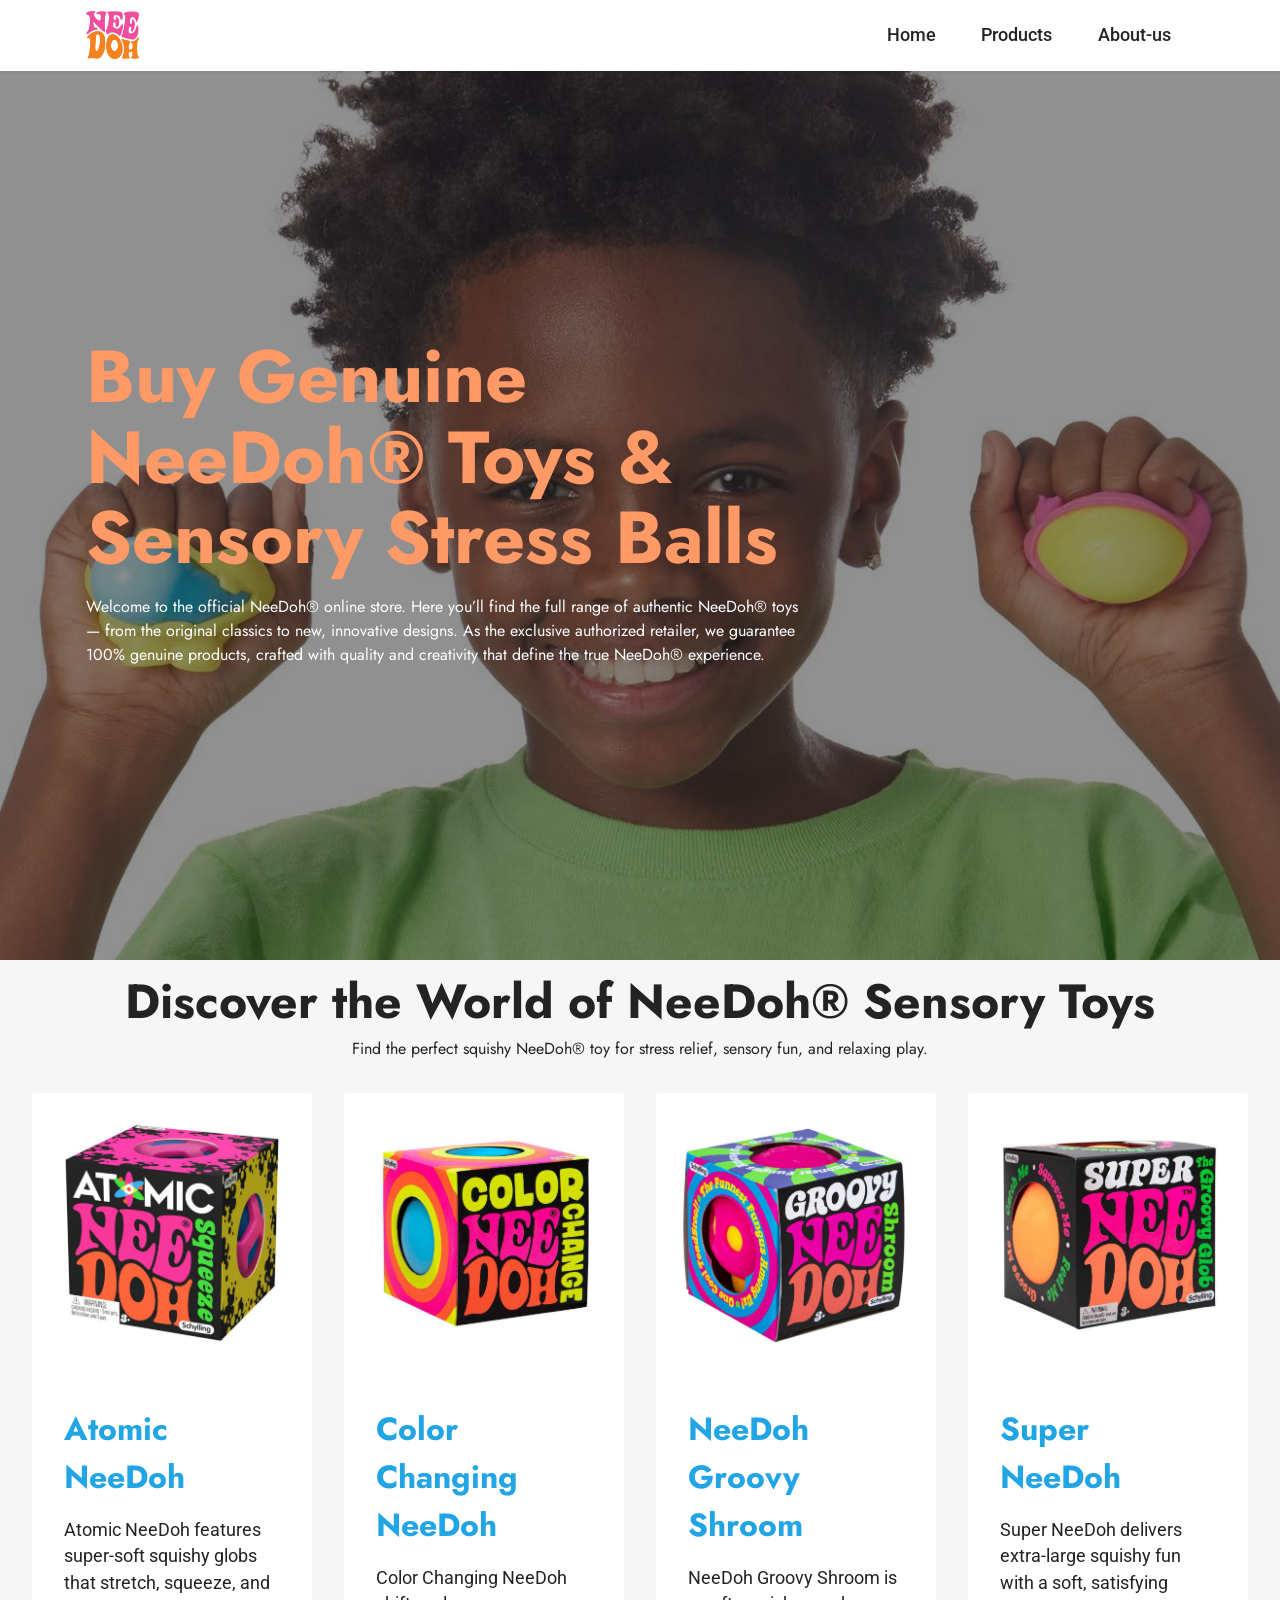
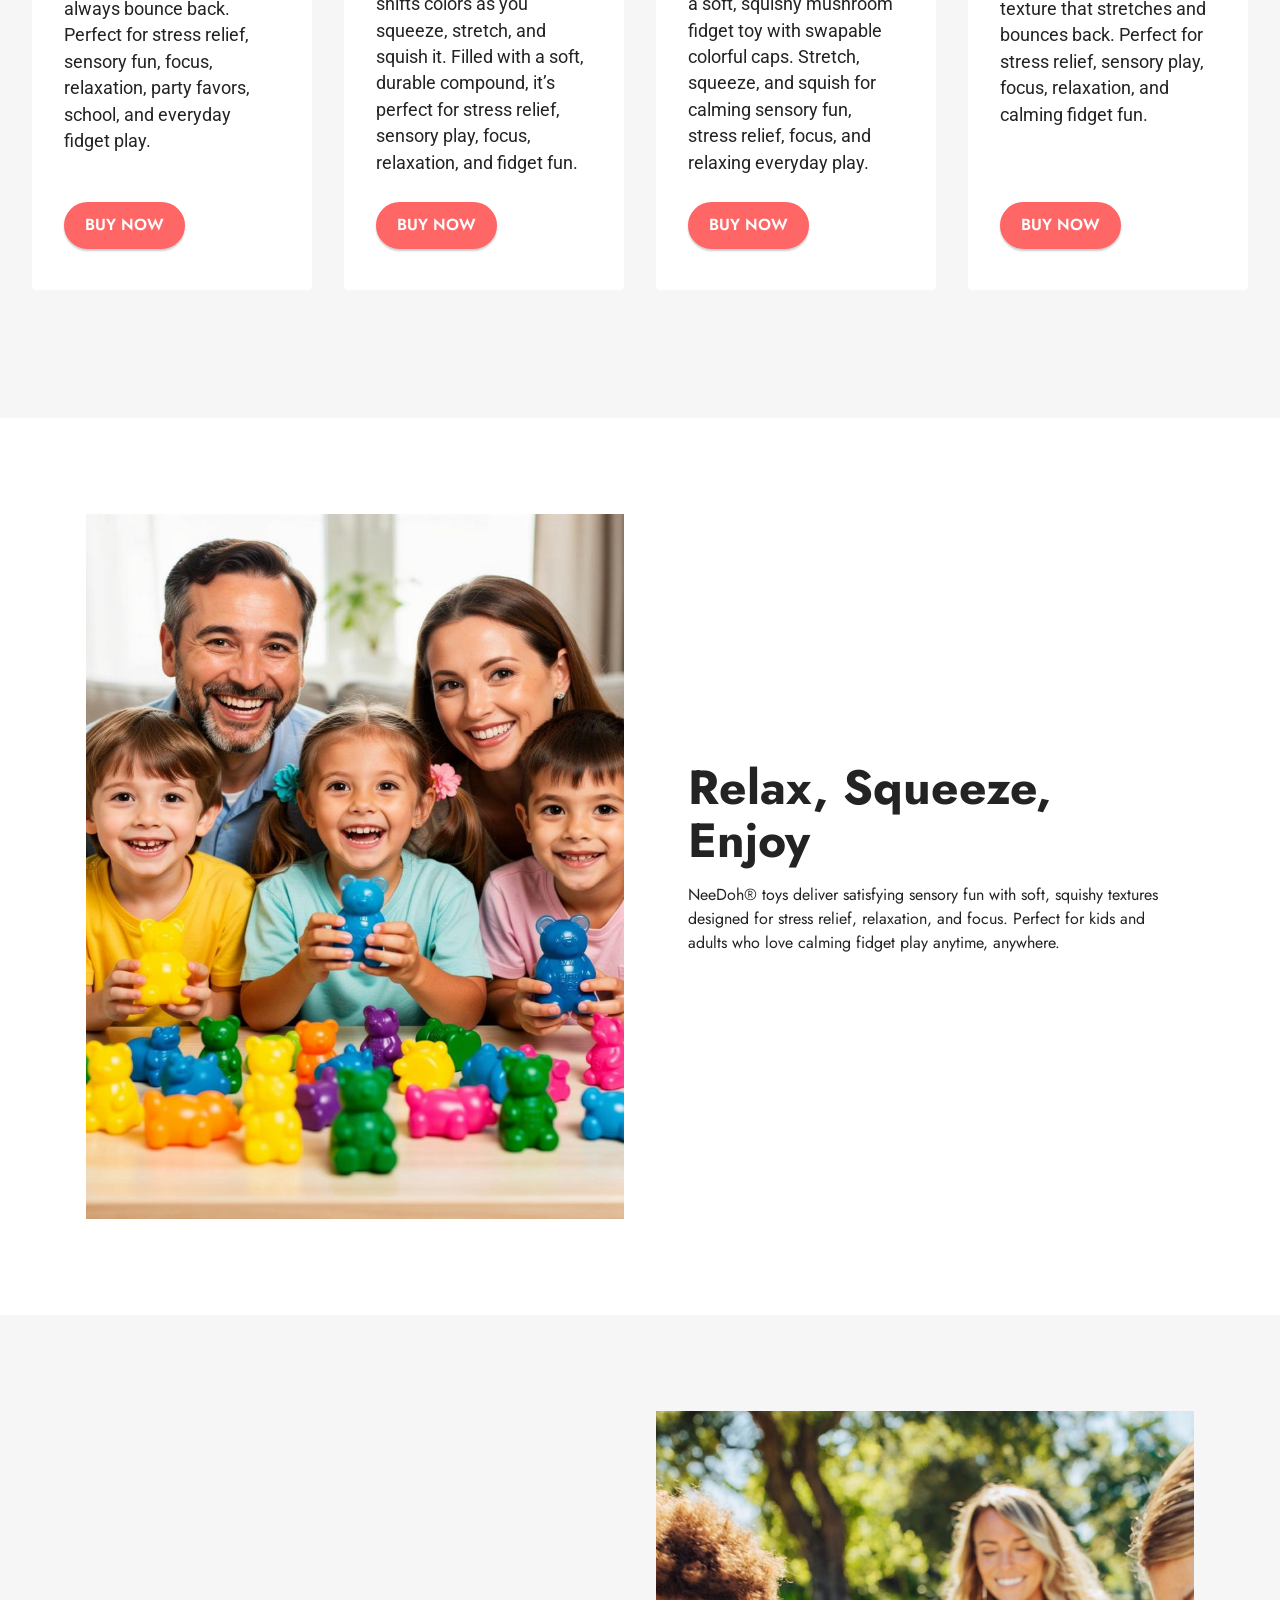
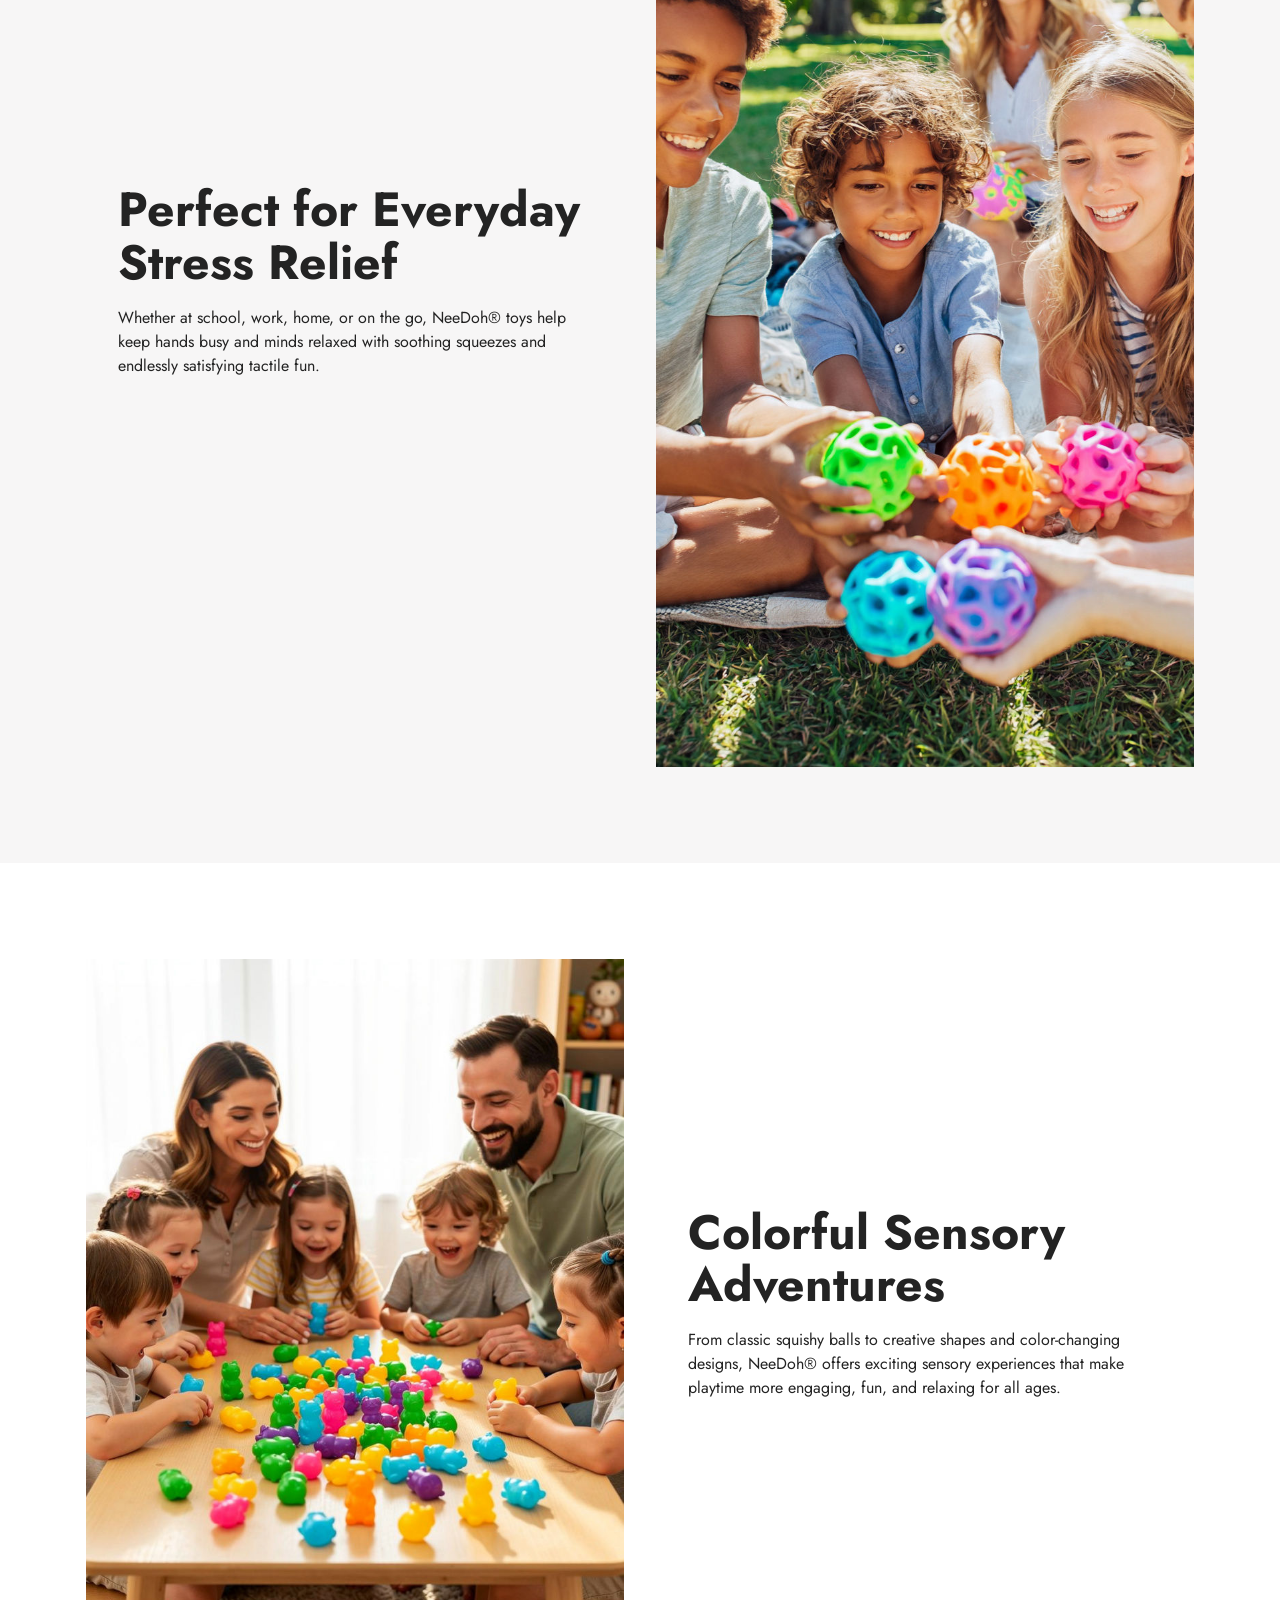
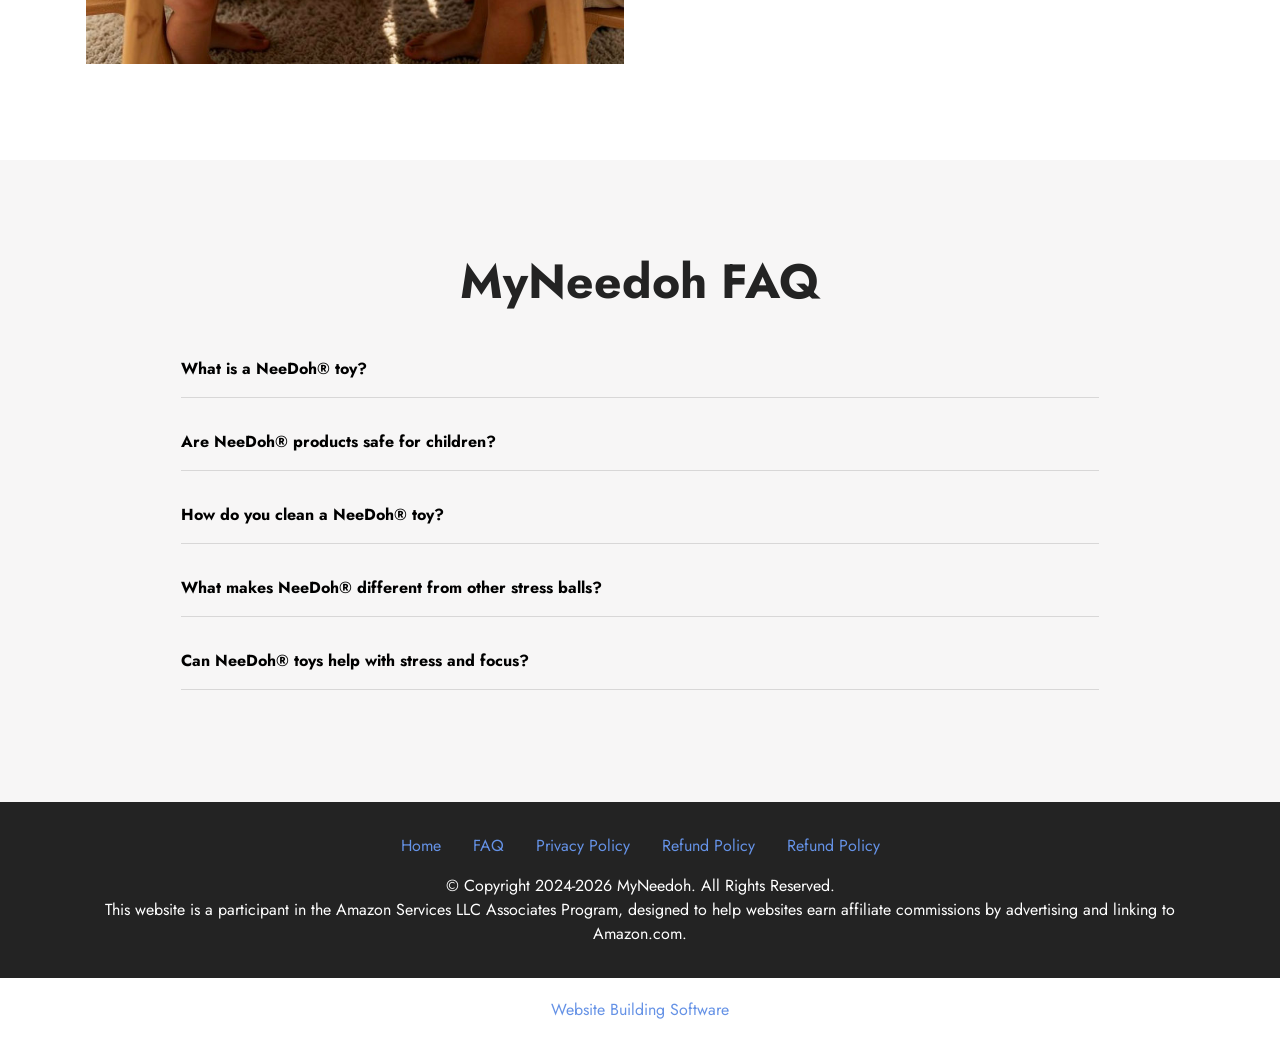
==== index.html @ d0b28cee "Add files via upload" ====
<!DOCTYPE html>
<html  >
<head>
  <!-- Site made with Mobirise Website Builder v6.1.12, https://mobirise.com -->
  <meta charset="UTF-8">
  <meta http-equiv="X-UA-Compatible" content="IE=edge">
  <meta name="generator" content="Mobirise v6.1.12, mobirise.com">
  <meta name="twitter:card" content="summary_large_image"/>
  <meta name="twitter:image:src" content="assets/images/index-meta.jpg">
  <meta property="og:image" content="assets/images/index-meta.jpg">
  <meta name="twitter:title" content="MyNeedoh">
  <meta name="viewport" content="width=device-width, initial-scale=1, minimum-scale=1">
  <link rel="shortcut icon" href="assets/images/needoh-logo2asset-1-193x174.png" type="image/x-icon">
  <meta name="description" content="Shop popular NeeDoh toys, stress balls, and sensory fidgets with soft squishy textures perfect for stress relief, focus, and fun.">
  
  
  <title>MyNeedoh</title>
  <link rel="stylesheet" href="assets/web/assets/mobirise-icons2/mobirise2.css">
  <link rel="stylesheet" href="assets/web/assets/mobirise-icons/mobirise-icons.css">
  <link rel="stylesheet" href="assets/bootstrap/css/bootstrap.min.css">
  <link rel="stylesheet" href="assets/web/assets/gdpr-plugin/gdpr-styles.css">
  <link rel="stylesheet" href="assets/animatecss/animate.css">
    <link rel="stylesheet" href="assets/dropdown/css/style.css">
  <link rel="stylesheet" href="assets/socicon/css/styles.css">
  <link rel="stylesheet" href="assets/theme/css/style.css">
  <link rel="preload" href="https://fonts.googleapis.com/css?family=Jost:100,200,300,400,500,600,700,800,900,100i,200i,300i,400i,500i,600i,700i,800i,900i&display=swap" as="style" onload="this.onload=null;this.rel='stylesheet'">
  <noscript><link rel="stylesheet" href="https://fonts.googleapis.com/css?family=Jost:100,200,300,400,500,600,700,800,900,100i,200i,300i,400i,500i,600i,700i,800i,900i&display=swap"></noscript>
  <link rel="preload" href="https://fonts.googleapis.com/css?family=Roboto:100,100i,300,300i,400,400i,500,500i,700,700i,900,900i&display=swap" as="style" onload="this.onload=null;this.rel='stylesheet'">
  <noscript><link rel="stylesheet" href="https://fonts.googleapis.com/css?family=Roboto:100,100i,300,300i,400,400i,500,500i,700,700i,900,900i&display=swap"></noscript>
  <link rel="preload" as="style" href="assets/mobirise/css/mbr-additional.css?v=SeRO7x"><link rel="stylesheet" href="assets/mobirise/css/mbr-additional.css?v=SeRO7x" type="text/css">

  
  
  
</head>
<body>

<!-- Analytics -->
<!-- Google tag (gtag.js) -->
<script async src="https://www.googletagmanager.com/gtag/js?id=G-BZJ0J5SRFN"></script>
<script>
  window.dataLayer = window.dataLayer || [];
  function gtag(){dataLayer.push(arguments);}
  gtag('js', new Date());

  gtag('config', 'G-BZJ0J5SRFN');
</script>
<!-- /Analytics -->


  
  <section data-bs-version="5.1" class="menu menu1 cid-tyGvWyq9xF" once="menu" id="menu1-p">
    

    <nav class="navbar navbar-dropdown navbar-fixed-top navbar-expand-lg">
        <div class="container">
            <div class="navbar-brand">
                <span class="navbar-logo">
                    <a href="index.html">
                        <img src="assets/images/needoh-logo2asset-1-193x174.webp" alt="Needoh" style="height: 3rem;">
                    </a>
                </span>
                
            </div>
            <button class="navbar-toggler" type="button" data-toggle="collapse" data-bs-toggle="collapse" data-target="#navbarSupportedContent" data-bs-target="#navbarSupportedContent" aria-controls="navbarNavAltMarkup" aria-expanded="false" aria-label="Toggle navigation">
                <div class="hamburger">
                    <span></span>
                    <span></span>
                    <span></span>
                    <span></span>
                </div>
            </button>
            <div class="collapse navbar-collapse" id="navbarSupportedContent">
                <ul class="navbar-nav nav-dropdown nav-right" data-app-modern-menu="true"><li class="nav-item"><a class="nav-link link text-black text-primary display-4" href="index.html">Home</a></li>
                    <li class="nav-item"><a class="nav-link link text-black text-primary display-4" href="index.html#features4-1">Products</a></li>
                    <li class="nav-item"><a class="nav-link link text-black text-primary display-4" href="page6.html">About-us</a>
                    </li></ul>
                
                
            </div>
        </div>
    </nav>
</section>

<section data-bs-version="5.1" class="header1 cid-tyFh2xuYam mbr-fullscreen" id="header1-3">

    

    
    <div class="mbr-overlay" style="opacity: 0.5; background-color: rgb(35, 35, 35);"></div>

    <div class="container">
        <div class="row">
            <div class="col-12 col-lg-8">
                <h1 class="mbr-section-title mbr-fonts-style mb-3 display-1"><strong>Buy Genuine NeeDoh® Toys &amp; Sensory Stress Balls</strong></h1>
                
                <p class="mbr-text mbr-fonts-style display-7">Welcome to the official NeeDoh® online store. Here you’ll find the full range of authentic NeeDoh® toys — from the original classics to new, innovative designs. As the exclusive authorized retailer, we guarantee 100% genuine products, crafted with quality and creativity that define the true NeeDoh® experience.<br></p>
                
            </div>
        </div>
    </div>
</section>

<section data-bs-version="5.1" class="features4 cid-tyF5pNgoMe" id="features4-1">
    
    
    <div class="container-fluid">
        <div class="mbr-section-head">
            <h2 class="mbr-section-title mbr-fonts-style align-center mb-0 display-2"><strong>Discover the World of NeeDoh® Sensory Toys</strong></h2>
            <h5 class="mbr-section-subtitle mbr-fonts-style align-center mb-0 mt-2 display-7">Find the perfect squishy NeeDoh® toy for stress relief, sensory fun, and relaxing play.</h5>
        </div>
        <div class="row mt-4">
            <div class="item features-image сol-12 col-md-6 col-lg-3 active">
                <div class="item-wrapper">
                    <div class="item-img">
                        <img src="assets/images/atnd-atomic-nee-doh-pkg-3q-left-web-575x575.webp" alt="Atomic Needoh" title="" data-slide-to="0" data-bs-slide-to="0">
                    </div>
                    <div class="item-content">
                        <h3 class="item-title mbr-fonts-style display-5"><strong>Atomic NeeDoh</strong></h3>
                        
                        <p class="mbr-text mbr-fonts-style mt-3 display-4">Atomic NeeDoh features super-soft squishy globs that stretch, squeeze, and always bounce back. Perfect for stress relief, sensory fun, focus, relaxation, party favors, school, and everyday fidget play.<br></p>
                    </div>
                    <div class="mbr-section-btn item-footer mt-2"><a class="btn item-btn btn-success display-7">BUY NOW</a></div>
                </div>
            </div><div class="item features-image сol-12 col-md-6 col-lg-3 active">
                <div class="item-wrapper">
                    <div class="item-img">
                        <img src="assets/images/ccsq-color-change-nee-doh-pkg-3q-right-blue-web-575x575.webp" alt="Color Changing NeeDoh" title="" data-slide-to="1" data-bs-slide-to="1">
                    </div>
                    <div class="item-content">
                        <h3 class="item-title mbr-fonts-style display-5"><strong>Color Changing NeeDoh</strong></h3>
                        
                        <p class="mbr-text mbr-fonts-style mt-3 display-4">Color Changing NeeDoh shifts colors as you squeeze, stretch, and squish it. Filled with a soft, durable compound, it’s perfect for stress relief, sensory play, focus, relaxation, and fidget fun.<br></p>
                    </div>
                    <div class="mbr-section-btn item-footer mt-2"><a class="btn item-btn btn-secondary display-7">BUY NOW</a></div>
                </div>
            </div><div class="item features-image сol-12 col-md-6 col-lg-3 active">
                <div class="item-wrapper">
                    <div class="item-img">
                        <img src="assets/images/gsnd-needoh-groovy-shroom-pkg-3q-right-pink-web-575x575.webp" alt="NeeDoh Groovy Shroom" title="" data-slide-to="2" data-bs-slide-to="2">
                    </div>
                    <div class="item-content">
                        <h3 class="item-title mbr-fonts-style display-5"><strong>NeeDoh Groovy Shroom</strong></h3>
                        
                        <p class="mbr-text mbr-fonts-style mt-3 display-4">NeeDoh Groovy Shroom is a soft, squishy mushroom fidget toy with swapable colorful caps. Stretch, squeeze, and squish for calming sensory fun, stress relief, focus, and relaxing everyday play.<br></p>
                    </div>
                    <div class="mbr-section-btn item-footer mt-2"><a class="btn item-btn btn-secondary display-7">BUY NOW</a></div>
                </div>
            </div><div class="item features-image сol-12 col-md-6 col-lg-3 active">
                <div class="item-wrapper">
                    <div class="item-img">
                        <img src="assets/images/spnd-super-nee-doh-pkg-3q-right-orange-web-copy-575x575.webp" alt="Super NeeDoh" title="" data-slide-to="3" data-bs-slide-to="3">
                    </div>
                    <div class="item-content">
                        <h3 class="item-title mbr-fonts-style display-5"><strong>Super NeeDoh</strong></h3>
                        
                        <p class="mbr-text mbr-fonts-style mt-3 display-4">Super NeeDoh delivers extra-large squishy fun with a soft, satisfying texture that stretches and bounces back. Perfect for stress relief, sensory play, focus, relaxation, and calming fidget fun.<br></p>
                    </div>
                    <div class="mbr-section-btn item-footer mt-2"><a class="btn item-btn btn-secondary display-7">BUY NOW</a></div>
                </div>
            </div>
            
            

        </div>
    </div>
</section>

<section data-bs-version="5.1" class="image1 cid-vjGQDVtzuu" id="image1-13">
    

    
    

    <div class="container">
        <div class="row align-items-center">
            <div class="col-12 col-lg-6">
                <div class="image-wrapper">
                    <img src="assets/images/aqnq-pgrn22ul8ilvlpw88wl5yd1jqjxsttbf0xcnq5te5-kfd1wdpxkmkpkcx59av8gw62dvqlw87ioykxjhrb06g-782x1024.webp" alt="Family Needoh Gathering">
                    
                </div>
            </div>
            <div class="col-12 col-lg">
                <div class="text-wrapper">
                    <h2 class="mbr-section-title mbr-fonts-style mb-3 display-2"><strong>Relax, Squeeze, Enjoy</strong></h2>
                    <p class="mbr-text mbr-fonts-style display-7">NeeDoh® toys deliver satisfying sensory fun with soft, squishy textures designed for stress relief, relaxation, and focus. Perfect for kids and adults who love calming fidget play anytime, anywhere.<br></p>
                </div>
            </div>
        </div>
    </div>
</section>

<section data-bs-version="5.1" class="image2 cid-tyGr16ri6X" id="image2-m">
    

    
    

    <div class="container">
        <div class="row align-items-center">
            <div class="col-12 col-lg-6">
                <div class="image-wrapper">
                    <img src="assets/images/aqpuszqrwy1ztvep7ig7kmjk-htkms8mon7k-7dacojnvuocwcshicjz-tekl7uksmab90drwwa872t3bf8b7evt0b-810x1440.webp" alt="Picnic Needoh Gaming">
                    
                </div>
            </div>
            <div class="col-12 col-lg">
                <div class="text-wrapper">
                    <h2 class="mbr-section-title mbr-fonts-style mb-3 display-2"><strong>Perfect for Everyday Stress Relief</strong></h2>
                    <p class="mbr-text mbr-fonts-style display-7">Whether at school, work, home, or on the go, NeeDoh® toys help keep hands busy and minds relaxed with soothing squeezes and endlessly satisfying tactile fun.<br></p>
                </div>
            </div>
        </div>
    </div>
</section>

<section class="mbr-section mbr-section--no-padding" id="custom-html-1d" custom-code="true" data-rv-view="889"></section>

<section class="mbr-section mbr-section--no-padding" id="custom-html-1b" custom-code="true" data-rv-view="887"></section>

<section data-bs-version="5.1" class="image1 cid-tyGqybBg8Z" id="image1-l">
    

    
    

    <div class="container">
        <div class="row align-items-center">
            <div class="col-12 col-lg-6">
                <div class="image-wrapper">
                    <img src="assets/images/aqocf9wm8cam68wlieop09foeelkxtvi0fkpshtr-ywhxs2yjaqnglvkpptkrn6qjycldsh-f1o40wnljpp-ln2ejc-782x1024.webp" alt="Family Needoh playing">
                    
                </div>
            </div>
            <div class="col-12 col-lg">
                <div class="text-wrapper">
                    <h2 class="mbr-section-title mbr-fonts-style mb-3 display-2"><strong>Colorful Sensory Adventures</strong></h2>
                    <p class="mbr-text mbr-fonts-style display-7">From classic squishy balls to creative shapes and color-changing designs, NeeDoh® offers exciting sensory experiences that make playtime more engaging, fun, and relaxing for all ages.<br></p>
                </div>
            </div>
        </div>
    </div>
</section>

<section class="mbr-section mbr-section--no-padding" id="custom-html-1g" custom-code="true" data-rv-view="893"></section>

<section class="mbr-section mbr-section--no-padding" id="custom-html-18" custom-code="true" data-rv-view="884"></section>

<section class="mbr-section mbr-section--no-padding" id="custom-html-19" custom-code="true" data-rv-view="885"></section>

<section class="mbr-section mbr-section--no-padding" id="custom-html-1e" custom-code="true" data-rv-view="890"></section>

<section data-bs-version="5.1" class="content16 cid-tyGp9AxcDk" id="content16-k">

    

    
    
    <div class="container">
        <div class="row justify-content-center">
            <div class="col-12 col-md-10">
                <div class="mbr-section-head align-center mb-4">
                    <h3 class="mbr-section-title mb-0 mbr-fonts-style display-2"><strong>MyNeedoh FAQ</strong>
                    </h3>
                    
                </div>
                <div id="bootstrap-accordion_6" class="panel-group accordionStyles accordion" role="tablist" aria-multiselectable="true">
                    <div class="card mb-3">
                        <div class="card-header" role="tab" id="headingOne">
                            <a role="button" class="panel-title collapsed" data-toggle="collapse" data-bs-toggle="collapse" data-core="" href="#collapse1_6" aria-expanded="false" aria-controls="collapse1">
                                <h6 class="panel-title-edit mbr-fonts-style mb-0 display-7"><strong>What is a NeeDoh® toy?</strong></h6>
                                <span class="sign mbr-iconfont mbri-arrow-down"></span>
                            </a>
                        </div>
                        <div id="collapse1_6" class="panel-collapse noScroll collapse" role="tabpanel" aria-labelledby="headingOne" data-parent="#accordion" data-bs-parent="#bootstrap-accordion_6">
                            <div class="panel-body">
                                <p class="mbr-fonts-style panel-text display-4">NeeDoh® is a soft sensory fidget toy designed for squeezing, stretching, and stress relief. Its satisfying texture makes it popular for relaxation, focus, and sensory play for kids and adults.<br></p>
                            </div>
                        </div>
                    </div>
                    <div class="card mb-3">
                        <div class="card-header" role="tab" id="headingOne">
                            <a role="button" class="panel-title collapsed" data-toggle="collapse" data-bs-toggle="collapse" data-core="" href="#collapse2_6" aria-expanded="false" aria-controls="collapse2">
                                <h6 class="panel-title-edit mbr-fonts-style mb-0 display-7"><strong>Are NeeDoh® products safe for children?</strong></h6>
                                <span class="sign mbr-iconfont mbri-arrow-down"></span>
                            </a>
                        </div>
                        <div id="collapse2_6" class="panel-collapse noScroll collapse" role="tabpanel" aria-labelledby="headingOne" data-parent="#accordion" data-bs-parent="#bootstrap-accordion_6">
                            <div class="panel-body">
                                <p class="mbr-fonts-style panel-text display-4">NeeDoh® toys are generally designed for ages 3 and up. Adult supervision is recommended for younger children, and products should be used as intended to avoid damage or punctures.<br></p>
                            </div>
                        </div>
                    </div>
                    <div class="card mb-3">
                        <div class="card-header" role="tab" id="headingOne">
                            <a role="button" class="panel-title collapsed" data-toggle="collapse" data-bs-toggle="collapse" data-core="" href="#collapse3_6" aria-expanded="false" aria-controls="collapse3">
                                <h6 class="panel-title-edit mbr-fonts-style mb-0 display-7"><strong>How do you clean a NeeDoh® toy?</strong></h6>
                                <span class="sign mbr-iconfont mbri-arrow-down"></span>
                            </a>
                        </div>
                        <div id="collapse3_6" class="panel-collapse noScroll collapse" role="tabpanel" aria-labelledby="headingOne" data-parent="#accordion" data-bs-parent="#bootstrap-accordion_6">
                            <div class="panel-body">
                                <p class="mbr-fonts-style panel-text display-4">You can clean your NeeDoh® toy using a soft damp cloth with mild soap and water. Avoid harsh chemicals, excessive heat, or machine washing to help preserve the texture and quality.<br></p>
                            </div>
                        </div>
                    </div>
                    <div class="card mb-3">
                        <div class="card-header" role="tab" id="headingOne">
                            <a role="button" class="panel-title collapsed" data-toggle="collapse" data-bs-toggle="collapse" data-core="" href="#collapse4_6" aria-expanded="false" aria-controls="collapse4">
                                <h6 class="panel-title-edit mbr-fonts-style mb-0 display-7"><strong>What makes NeeDoh® different from other stress balls?</strong></h6>
                                <span class="sign mbr-iconfont mbri-arrow-down"></span>
                            </a>
                        </div>
                        <div id="collapse4_6" class="panel-collapse noScroll collapse" role="tabpanel" aria-labelledby="headingOne" data-parent="#accordion" data-bs-parent="#bootstrap-accordion_6">
                            <div class="panel-body">
                                <p class="mbr-fonts-style panel-text display-4">NeeDoh® toys are known for their unique squishy feel, colorful designs, and satisfying sensory experience. Collections like the NeeDoh® Ice Cube offer creative textures and shapes that stand out from standard stress balls.<br></p>
                            </div>
                        </div>
                    </div>
                    <div class="card mb-3">
                        <div class="card-header" role="tab" id="headingOne">
                            <a role="button" class="panel-title collapsed" data-toggle="collapse" data-bs-toggle="collapse" data-core="" href="#collapse5_6" aria-expanded="false" aria-controls="collapse5">
                                <h6 class="panel-title-edit mbr-fonts-style mb-0 display-7"><strong>Can NeeDoh® toys help with stress and focus?</strong></h6>
                                <span class="sign mbr-iconfont mbri-arrow-down"></span>
                            </a>
                        </div>
                        <div id="collapse5_6" class="panel-collapse noScroll collapse" role="tabpanel" aria-labelledby="headingOne" data-parent="#accordion" data-bs-parent="#bootstrap-accordion_6">
                            <div class="panel-body">
                                <p class="mbr-fonts-style panel-text display-4">Many people use NeeDoh® toys as calming sensory tools to help reduce stress, improve focus, and keep hands busy during work, study, or relaxation time.</p>
                            </div>
                        </div>
                    </div>
                    
                </div>
            </div>
        </div>
    </div>
</section>

<section data-bs-version="5.1" class="footer3 cid-tyFuBDCjjW" once="footers" id="footer3-4">

    

    

    <div class="container">
        <div class="media-container-row align-center mbr-white">
            <div class="row row-links">
                <ul class="foot-menu">
                    
                    
                    
                    
                    
                <li class="foot-menu-item mbr-fonts-style display-7"><a href="index.html" class="text-primary">Home</a></li><li class="foot-menu-item mbr-fonts-style display-7"><a href="faq.html" class="text-primary">FAQ</a></li><li class="foot-menu-item mbr-fonts-style display-7"><a href="privacy-policy.html" class="text-primary">Privacy Policy</a></li><li class="foot-menu-item mbr-fonts-style display-7"><a href="refund-policy.html" class="text-primary">Refund Policy</a></li><li class="foot-menu-item mbr-fonts-style display-7"><a href="refund-policy.html" class="text-primary">Refund Policy</a></li></ul>
            </div>
            
            <div class="row row-copirayt">
                <p class="mbr-text mb-0 mbr-fonts-style mbr-white align-center display-7">© Copyright 2024-2026 MyNeedoh. All Rights Reserved.<br>This website is a participant in the Amazon Services LLC Associates Program, designed to help websites earn affiliate commissions by advertising and linking to Amazon.com.</p>
            </div>
        </div>
    </div>
</section>

<section class="mbr-section mbr-section--no-padding" id="custom-html-14" custom-code="true" data-rv-view="880"></section>

<section class="mbr-section mbr-section--no-padding" id="custom-html-15" custom-code="true" data-rv-view="881"></section>

<section class="mbr-section mbr-section--no-padding" id="custom-html-16" custom-code="true" data-rv-view="882"></section>

<section class="mbr-section mbr-section--no-padding" id="custom-html-17" custom-code="true" data-rv-view="883"></section>

<section class="mbr-section mbr-section--no-padding" id="custom-html-1a" custom-code="true" data-rv-view="886"></section>

<section class="mbr-section mbr-section--no-padding" id="custom-html-1c" custom-code="true" data-rv-view="888"></section><section class="display-7" style="padding: 0;align-items: center;justify-content: center;flex-wrap: wrap;    align-content: center;display: flex;position: relative;height: 4rem;"><a href="https://mobiri.se/526264" style="flex: 1 1;height: 4rem;position: absolute;width: 100%;z-index: 1;"><img alt="" style="height: 4rem;" src="[data-uri]"></a><p style="margin: 0;text-align: center;" class="display-7">&#8204;</p><a style="z-index:1" href="https://mobirise.com"> Website Building Software</a></section>  
  
<input name="cookieData" type="hidden" data-cookie-cookiesAlertType='false' data-cookie-customDialogSelector='null' data-cookie-colorText='#424a4d' data-cookie-colorBg='rgb(255, 255, 255)' data-cookie-opacityOverlay='0' data-cookie-bgOpacity='100' data-cookie-textButton='GOT IT' data-cookie-rejectText='REJECT' data-cookie-colorButton='#6592e6' data-cookie-rejectColor='#ffffff' data-cookie-colorLink='#424a4d' data-cookie-underlineLink='true' data-cookie-text="We use cookies to give you the best experience. Read our <a href='privacy.html'>cookie policy</a>.">
    <input name="animation" type="hidden">
  </body>
</html>
---- assets/web/assets/mobirise-icons2/mobirise2.css ----
@font-face {
  font-family: 'Moririse2';
  font-display: swap;
  src:  url('mobirise2.eot?f2bix4');
  src:  url('mobirise2.eot?f2bix4#iefix') format('embedded-opentype'),
    url('mobirise2.woff2?f2bix4') format('woff2'),
    url('mobirise2.woff?f2bix4') format('woff'),
    url('mobirise2.ttf?f2bix4') format('truetype'),
    url('mobirise2.svg?f2bix4#mobirise2') format('svg');
  font-weight: normal;
  font-style: normal;
}

[class^="mobi-"], [class*=" mobi-"] {
  /* use !important to prevent issues with browser extensions that change fonts */
  font-family: 'Moririse2' !important;
  speak: none;
  font-style: normal;
  font-weight: normal;
  font-variant: normal;
  text-transform: none;
  line-height: 1;

  /* Better Font Rendering =========== */
  -webkit-font-smoothing: antialiased;
  -moz-osx-font-smoothing: grayscale;
}

.mobi-mbri-add-submenu:before {
  content: "\e900";
}
.mobi-mbri-alert:before {
  content: "\e901";
}
.mobi-mbri-align-center:before {
  content: "\e902";
}
.mobi-mbri-align-justify:before {
  content: "\e903";
}
.mobi-mbri-align-left:before {
  content: "\e904";
}
.mobi-mbri-align-right:before {
  content: "\e905";
}
.mobi-mbri-android:before {
  content: "\e906";
}
.mobi-mbri-apple:before {
  content: "\e907";
}
.mobi-mbri-arrow-down:before {
  content: "\e908";
}
.mobi-mbri-arrow-next:before {
  content: "\e909";
}
.mobi-mbri-arrow-prev:before {
  content: "\e90a";
}
.mobi-mbri-arrow-up:before {
  content: "\e90b";
}
.mobi-mbri-bold:before {
  content: "\e90c";
}
.mobi-mbri-bookmark:before {
  content: "\e90d";
}
.mobi-mbri-bootstrap:before {
  content: "\e90e";
}
.mobi-mbri-briefcase:before {
  content: "\e90f";
}
.mobi-mbri-browse:before {
  content: "\e910";
}
.mobi-mbri-bulleted-list:before {
  content: "\e911";
}
.mobi-mbri-calendar:before {
  content: "\e912";
}
.mobi-mbri-camera:before {
  content: "\e913";
}
.mobi-mbri-cart-add:before {
  content: "\e914";
}
.mobi-mbri-cart-full:before {
  content: "\e915";
}
.mobi-mbri-cash:before {
  content: "\e916";
}
.mobi-mbri-change-style:before {
  content: "\e917";
}
.mobi-mbri-chat:before {
  content: "\e918";
}
.mobi-mbri-clock:before {
  content: "\e919";
}
.mobi-mbri-close:before {
  content: "\e91a";
}
.mobi-mbri-cloud:before {
  content: "\e91b";
}
.mobi-mbri-code:before {
  content: "\e91c";
}
.mobi-mbri-contact-form:before {
  content: "\e91d";
}
.mobi-mbri-credit-card:before {
  content: "\e91e";
}
.mobi-mbri-cursor-click:before {
  content: "\e91f";
}
.mobi-mbri-cust-feedback:before {
  content: "\e920";
}
.mobi-mbri-database:before {
  content: "\e921";
}
.mobi-mbri-delivery:before {
  content: "\e922";
}
.mobi-mbri-desktop:before {
  content: "\e923";
}
.mobi-mbri-devices:before {
  content: "\e924";
}
.mobi-mbri-down:before {
  content: "\e925";
}
.mobi-mbri-download-2:before {
  content: "\e926";
}
.mobi-mbri-download:before {
  content: "\e927";
}
.mobi-mbri-drag-n-drop-2:before {
  content: "\e928";
}
.mobi-mbri-drag-n-drop:before {
  content: "\e929";
}
.mobi-mbri-edit-2:before {
  content: "\e92a";
}
.mobi-mbri-edit:before {
  content: "\e92b";
}
.mobi-mbri-error:before {
  content: "\e92c";
}
.mobi-mbri-extension:before {
  content: "\e92d";
}
.mobi-mbri-features:before {
  content: "\e92e";
}
.mobi-mbri-file:before {
  content: "\e92f";
}
.mobi-mbri-flag:before {
  content: "\e930";
}
.mobi-mbri-folder:before {
  content: "\e931";
}
.mobi-mbri-gift:before {
  content: "\e932";
}
.mobi-mbri-github:before {
  content: "\e933";
}
.mobi-mbri-globe-2:before {
  content: "\e934";
}
.mobi-mbri-globe:before {
  content: "\e935";
}
.mobi-mbri-growing-chart:before {
  content: "\e936";
}
.mobi-mbri-hearth:before {
  content: "\e937";
}
.mobi-mbri-help:before {
  content: "\e938";
}
.mobi-mbri-home:before {
  content: "\e939";
}
.mobi-mbri-hot-cup:before {
  content: "\e93a";
}
.mobi-mbri-idea:before {
  content: "\e93b";
}
.mobi-mbri-image-gallery:before {
  content: "\e93c";
}
.mobi-mbri-image-slider:before {
  content: "\e93d";
}
.mobi-mbri-info:before {
  content: "\e93e";
}
.mobi-mbri-italic:before {
  content: "\e93f";
}
.mobi-mbri-key:before {
  content: "\e940";
}
.mobi-mbri-laptop:before {
  content: "\e941";
}
.mobi-mbri-layers:before {
  content: "\e942";
}
.mobi-mbri-left-right:before {
  content: "\e943";
}
.mobi-mbri-left:before {
  content: "\e944";
}
.mobi-mbri-letter:before {
  content: "\e945";
}
.mobi-mbri-like:before {
  content: "\e946";
}
.mobi-mbri-link:before {
  content: "\e947";
}
.mobi-mbri-lock:before {
  content: "\e948";
}
.mobi-mbri-login:before {
  content: "\e949";
}
.mobi-mbri-logout:before {
  content: "\e94a";
}
.mobi-mbri-magic-stick:before {
  content: "\e94b";
}
.mobi-mbri-map-pin:before {
  content: "\e94c";
}
.mobi-mbri-menu:before {
  content: "\e94d";
}
.mobi-mbri-mobile-2:before {
  content: "\e94e";
}
.mobi-mbri-mobile-horizontal:before {
  content: "\e94f";
}
.mobi-mbri-mobile:before {
  content: "\e950";
}
.mobi-mbri-mobirise:before {
  content: "\e951";
}
.mobi-mbri-more-horizontal:before {
  content: "\e952";
}
.mobi-mbri-more-vertical:before {
  content: "\e953";
}
.mobi-mbri-music:before {
  content: "\e954";
}
.mobi-mbri-new-file:before {
  content: "\e955";
}
.mobi-mbri-numbered-list:before {
  content: "\e956";
}
.mobi-mbri-opened-folder:before {
  content: "\e957";
}
.mobi-mbri-pages:before {
  content: "\e958";
}
.mobi-mbri-paper-plane:before {
  content: "\e959";
}
.mobi-mbri-paperclip:before {
  content: "\e95a";
}
.mobi-mbri-phone:before {
  content: "\e95b";
}
.mobi-mbri-photo:before {
  content: "\e95c";
}
.mobi-mbri-photos:before {
  content: "\e95d";
}
.mobi-mbri-pin:before {
  content: "\e95e";
}
.mobi-mbri-play:before {
  content: "\e95f";
}
.mobi-mbri-plus:before {
  content: "\e960";
}
.mobi-mbri-preview:before {
  content: "\e961";
}
.mobi-mbri-print:before {
  content: "\e962";
}
.mobi-mbri-protect:before {
  content: "\e963";
}
.mobi-mbri-question:before {
  content: "\e964";
}
.mobi-mbri-quote-left:before {
  content: "\e965";
}
.mobi-mbri-quote-right:before {
  content: "\e966";
}
.mobi-mbri-redo:before {
  content: "\e967";
}
.mobi-mbri-refresh:before {
  content: "\e968";
}
.mobi-mbri-responsive-2:before {
  content: "\e969";
}
.mobi-mbri-responsive:before {
  content: "\e96a";
}
.mobi-mbri-right:before {
  content: "\e96b";
}
.mobi-mbri-rocket:before {
  content: "\e96c";
}
.mobi-mbri-sad-face:before {
  content: "\e96d";
}
.mobi-mbri-sale:before {
  content: "\e96e";
}
.mobi-mbri-save:before {
  content: "\e96f";
}
.mobi-mbri-search:before {
  content: "\e970";
}
.mobi-mbri-setting-2:before {
  content: "\e971";
}
.mobi-mbri-setting-3:before {
  content: "\e972";
}
.mobi-mbri-setting:before {
  content: "\e973";
}
.mobi-mbri-share:before {
  content: "\e974";
}
.mobi-mbri-shopping-bag:before {
  content: "\e975";
}
.mobi-mbri-shopping-basket:before {
  content: "\e976";
}
.mobi-mbri-shopping-cart:before {
  content: "\e977";
}
.mobi-mbri-sites:before {
  content: "\e978";
}
.mobi-mbri-smile-face:before {
  content: "\e979";
}
.mobi-mbri-speed:before {
  content: "\e97a";
}
.mobi-mbri-star:before {
  content: "\e97b";
}
.mobi-mbri-success:before {
  content: "\e97c";
}
.mobi-mbri-sun:before {
  content: "\e97d";
}
.mobi-mbri-sun2:before {
  content: "\e97e";
}
.mobi-mbri-tablet-vertical:before {
  content: "\e97f";
}
.mobi-mbri-tablet:before {
  content: "\e980";
}
.mobi-mbri-target:before {
  content: "\e981";
}
.mobi-mbri-timer:before {
  content: "\e982";
}
.mobi-mbri-to-ftp:before {
  content: "\e983";
}
.mobi-mbri-to-local-drive:before {
  content: "\e984";
}
.mobi-mbri-touch-swipe:before {
  content: "\e985";
}
.mobi-mbri-touch:before {
  content: "\e986";
}
.mobi-mbri-trash:before {
  content: "\e987";
}
.mobi-mbri-underline:before {
  content: "\e988";
}
.mobi-mbri-undo:before {
  content: "\e989";
}
.mobi-mbri-unlink:before {
  content: "\e98a";
}
.mobi-mbri-unlock:before {
  content: "\e98b";
}
.mobi-mbri-up-down:before {
  content: "\e98c";
}
.mobi-mbri-up:before {
  content: "\e98d";
}
.mobi-mbri-update:before {
  content: "\e98e";
}
.mobi-mbri-upload-2:before {
  content: "\e98f";
}
.mobi-mbri-upload:before {
  content: "\e990";
}
.mobi-mbri-user-2:before {
  content: "\e991";
}
.mobi-mbri-user:before {
  content: "\e992";
}
.mobi-mbri-users:before {
  content: "\e993";
}
.mobi-mbri-video-play:before {
  content: "\e994";
}
.mobi-mbri-video:before {
  content: "\e995";
}
.mobi-mbri-watch:before {
  content: "\e996";
}
.mobi-mbri-website-theme-2:before {
  content: "\e997";
}
.mobi-mbri-website-theme:before {
  content: "\e998";
}
.mobi-mbri-wifi:before {
  content: "\e999";
}
.mobi-mbri-windows:before {
  content: "\e99a";
}
.mobi-mbri-zoom-in:before {
  content: "\e99b";
}
.mobi-mbri-zoom-out:before {
  content: "\e99c";
}
---- assets/web/assets/gdpr-plugin/gdpr-styles.css ----
.gdpr-block {
    padding: 10px;
    font-size: 14px;
    display: block;
    width: 100%;
    text-align: center;
}
.gdpr-block.covert {
	display: none;
}
.textGDPR {
    position: relative;
}
.gdpr-block label span.textGDPR input[name='gdpr']{
    width: 15px;
    height: 15px;
    margin: 0;
    position: absolute;
    top: 3px;
    left: -20px;
}
.gdpr-block label {
    color: #a7a7a7;
    vertical-align: middle;
    user-select: none;
    margin-bottom: 0;
}
---- assets/dropdown/css/style.css ----
.navbar-dropdown {
  left: 0;
  padding: 0;
  position: absolute;
  right: 0;
  top: 0;
  transition: all 0.45s ease;
  z-index: 1030;
  background: #282828; }
  .navbar-dropdown .navbar-logo {
    margin-right: 0.8rem;
    transition: margin 0.3s ease-in-out;
    vertical-align: middle; }
    .navbar-dropdown .navbar-logo img {
      height: 3.125rem;
      transition: all 0.3s ease-in-out; }
    .navbar-dropdown .navbar-logo.mbr-iconfont {
      font-size: 3.125rem;
      line-height: 3.125rem; }
  .navbar-dropdown .navbar-caption {
    font-weight: 700;
    white-space: normal;
    vertical-align: -4px;
    line-height: 3.125rem !important; }
    .navbar-dropdown .navbar-caption, .navbar-dropdown .navbar-caption:hover {
      color: inherit;
      text-decoration: none; }
  .navbar-dropdown .mbr-iconfont + .navbar-caption {
    vertical-align: -1px; }
  .navbar-dropdown.navbar-fixed-top {
    position: fixed; }
  .navbar-dropdown .navbar-brand span {
    vertical-align: -4px; }
  .navbar-dropdown.bg-color.transparent {
    background: none; }
  .navbar-dropdown.navbar-short .navbar-brand {
    padding: 0.625rem 0; }
    .navbar-dropdown.navbar-short .navbar-brand span {
      vertical-align: -1px; }
  .navbar-dropdown.navbar-short .navbar-caption {
    line-height: 2.375rem !important;
    vertical-align: -2px; }
  .navbar-dropdown.navbar-short .navbar-logo {
    margin-right: 0.5rem; }
    .navbar-dropdown.navbar-short .navbar-logo img {
      height: 2.375rem; }
    .navbar-dropdown.navbar-short .navbar-logo.mbr-iconfont {
      font-size: 2.375rem;
      line-height: 2.375rem; }
  .navbar-dropdown.navbar-short .mbr-table-cell {
    height: 3.625rem; }
  .navbar-dropdown .navbar-close {
    left: 0.6875rem;
    position: fixed;
    top: 0.75rem;
    z-index: 1000; }
  .navbar-dropdown .hamburger-icon {
    content: "";
    display: inline-block;
    vertical-align: middle;
    width: 16px;
    -webkit-box-shadow: 0 -6px 0 1px #282828,0 0 0 1px #282828,0 6px 0 1px #282828;
    -moz-box-shadow: 0 -6px 0 1px #282828,0 0 0 1px #282828,0 6px 0 1px #282828;
    box-shadow: 0 -6px 0 1px #282828,0 0 0 1px #282828,0 6px 0 1px #282828; }

.dropdown-menu .dropdown-toggle[data-toggle="dropdown-submenu"]::after {
  border-bottom: 0.35em solid transparent;
  border-left: 0.35em solid;
  border-right: 0;
  border-top: 0.35em solid transparent;
  margin-left: 0.3rem; }

.dropdown-menu .dropdown-item:focus {
  outline: 0; }

.nav-dropdown {
  font-size: 0.75rem;
  font-weight: 500;
  height: auto !important; }
  .nav-dropdown .nav-btn {
    padding-left: 1rem; }
  .nav-dropdown .link {
    margin: .667em 1.667em;
    font-weight: 500;
    padding: 0;
    transition: color .2s ease-in-out; }
    .nav-dropdown .link.dropdown-toggle {
      margin-right: 2.583em; }
      .nav-dropdown .link.dropdown-toggle::after {
        margin-left: .25rem;
        border-top: 0.35em solid;
        border-right: 0.35em solid transparent;
        border-left: 0.35em solid transparent;
        border-bottom: 0; }
      .nav-dropdown .link.dropdown-toggle[aria-expanded="true"] {
        margin: 0;
        padding: 0.667em 3.263em  0.667em 1.667em; }
  .nav-dropdown .link::after,
  .nav-dropdown .dropdown-item::after {
    color: inherit; }
  .nav-dropdown .btn {
    font-size: 0.75rem;
    font-weight: 700;
    letter-spacing: 0;
    margin-bottom: 0;
    padding-left: 1.25rem;
    padding-right: 1.25rem; }
  .nav-dropdown .dropdown-menu {
    border-radius: 0;
    border: 0;
    left: 0;
    margin: 0;
    padding-bottom: 1.25rem;
    padding-top: 1.25rem;
    position: relative; }
  .nav-dropdown .dropdown-submenu {
    margin-left: 0.125rem;
    top: 0; }
  .nav-dropdown .dropdown-item {
    font-weight: 500;
    line-height: 2;
    padding: 0.3846em 4.615em 0.3846em 1.5385em;
    position: relative;
    transition: color .2s ease-in-out, background-color .2s ease-in-out; }
    .nav-dropdown .dropdown-item::after {
      margin-top: -0.3077em;
      position: absolute;
      right: 1.1538em;
      top: 50%; }
    .nav-dropdown .dropdown-item:focus, .nav-dropdown .dropdown-item:hover {
      background: none; }

@media (max-width: 767px) {
  .nav-dropdown.navbar-toggleable-sm {
    bottom: 0;
    display: none;
    left: 0;
    overflow-x: hidden;
    position: fixed;
    top: 0;
    transform: translateX(-100%);
    -ms-transform: translateX(-100%);
    -webkit-transform: translateX(-100%);
    width: 18.75rem;
    z-index: 999; } }
.nav-dropdown.navbar-toggleable-xl {
  bottom: 0;
  display: none;
  left: 0;
  overflow-x: hidden;
  position: fixed;
  top: 0;
  transform: translateX(-100%);
  -ms-transform: translateX(-100%);
  -webkit-transform: translateX(-100%);
  width: 18.75rem;
  z-index: 999; }

.nav-dropdown-sm {
  display: block !important;
  overflow-x: hidden;
  overflow: auto;
  padding-top: 3.875rem; }
  .nav-dropdown-sm::after {
    content: "";
    display: block;
    height: 3rem;
    width: 100%; }
  .nav-dropdown-sm.collapse.in ~ .navbar-close {
    display: block !important; }
  .nav-dropdown-sm.collapsing, .nav-dropdown-sm.collapse.in {
    transform: translateX(0);
    -ms-transform: translateX(0);
    -webkit-transform: translateX(0);
    transition: all 0.25s ease-out;
    -webkit-transition: all 0.25s ease-out;
    background: #282828; }
  .nav-dropdown-sm.collapsing[aria-expanded="false"] {
    transform: translateX(-100%);
    -ms-transform: translateX(-100%);
    -webkit-transform: translateX(-100%); }
  .nav-dropdown-sm .nav-item {
    display: block;
    margin-left: 0 !important;
    padding-left: 0; }
  .nav-dropdown-sm .link,
  .nav-dropdown-sm .dropdown-item {
    border-top: 1px dotted rgba(255, 255, 255, 0.1);
    font-size: 0.8125rem;
    line-height: 1.6;
    margin: 0 !important;
    padding: 0.875rem 2.4rem 0.875rem 1.5625rem !important;
    position: relative;
    white-space: normal; }
    .nav-dropdown-sm .link:focus, .nav-dropdown-sm .link:hover,
    .nav-dropdown-sm .dropdown-item:focus,
    .nav-dropdown-sm .dropdown-item:hover {
      background: rgba(0, 0, 0, 0.2) !important;
      color: #c0a375; }
  .nav-dropdown-sm .nav-btn {
    position: relative;
    padding: 1.5625rem 1.5625rem 0 1.5625rem; }
    .nav-dropdown-sm .nav-btn::before {
      border-top: 1px dotted rgba(255, 255, 255, 0.1);
      content: "";
      left: 0;
      position: absolute;
      top: 0;
      width: 100%; }
    .nav-dropdown-sm .nav-btn + .nav-btn {
      padding-top: 0.625rem; }
      .nav-dropdown-sm .nav-btn + .nav-btn::before {
        display: none; }
  .nav-dropdown-sm .btn {
    padding: 0.625rem 0; }
  .nav-dropdown-sm .dropdown-toggle[data-toggle="dropdown-submenu"]::after {
    margin-left: .25rem;
    border-top: 0.35em solid;
    border-right: 0.35em solid transparent;
    border-left: 0.35em solid transparent;
    border-bottom: 0; }
  .nav-dropdown-sm .dropdown-toggle[data-toggle="dropdown-submenu"][aria-expanded="true"]::after {
    border-top: 0;
    border-right: 0.35em solid transparent;
    border-left: 0.35em solid transparent;
    border-bottom: 0.35em solid; }
  .nav-dropdown-sm .dropdown-menu {
    margin: 0;
    padding: 0;
    position: relative;
    top: 0;
    left: 0;
    width: 100%;
    border: 0;
    float: none;
    border-radius: 0;
    background: none; }
  .nav-dropdown-sm .dropdown-submenu {
    left: 100%;
    margin-left: 0.125rem;
    margin-top: -1.25rem;
    top: 0; }

.navbar-toggleable-sm .nav-dropdown .dropdown-menu {
  position: absolute; }

.navbar-toggleable-sm .nav-dropdown .dropdown-submenu {
  left: 100%;
  margin-left: 0.125rem;
  margin-top: -1.25rem;
  top: 0; }

.navbar-toggleable-sm.opened .nav-dropdown .dropdown-menu {
  position: relative; }

.navbar-toggleable-sm.opened .nav-dropdown .dropdown-submenu {
  left: 0;
  margin-left: 00rem;
  margin-top: 0rem;
  top: 0; }

.is-builder .nav-dropdown.collapsing {
  transition: none !important; }
---- assets/socicon/css/styles.css ----
@charset "UTF-8";

@font-face {
  font-family: 'Socicon';
  src:  url('../fonts/socicon.eot');
  src:  url('../fonts/socicon.eot?#iefix') format('embedded-opentype'),
    url('../fonts/socicon.woff2') format('woff2'),
    url('../fonts/socicon.ttf') format('truetype'),
    url('../fonts/socicon.woff') format('woff'),
    url('../fonts/socicon.svg#socicon') format('svg');
  font-weight: normal;
  font-style: normal;
  font-display: swap;
}

[data-icon]:before {
  font-family: "socicon" !important;
  content: attr(data-icon);
  font-style: normal !important;
  font-weight: normal !important;
  font-variant: normal !important;
  text-transform: none !important;
  speak: none;
  line-height: 1;
  -webkit-font-smoothing: antialiased;
  -moz-osx-font-smoothing: grayscale;
}

[class^="socicon-"], [class*=" socicon-"] {
  /* use !important to prevent issues with browser extensions that change fonts */
  font-family: 'Socicon' !important;
  speak: none;
  font-style: normal;
  font-weight: normal;
  font-variant: normal;
  text-transform: none;
  line-height: 1;

  /* Better Font Rendering =========== */
  -webkit-font-smoothing: antialiased;
  -moz-osx-font-smoothing: grayscale;
}

.socicon-500px:before {
  content: "\e000";
}
.socicon-8tracks:before {
  content: "\e001";
}
.socicon-airbnb:before {
  content: "\e002";
}
.socicon-alliance:before {
  content: "\e003";
}
.socicon-amazon:before {
  content: "\e004";
}
.socicon-amplement:before {
  content: "\e005";
}
.socicon-android:before {
  content: "\e006";
}
.socicon-angellist:before {
  content: "\e007";
}
.socicon-apple:before {
  content: "\e008";
}
.socicon-appnet:before {
  content: "\e009";
}
.socicon-baidu:before {
  content: "\e00a";
}
.socicon-bandcamp:before {
  content: "\e00b";
}
.socicon-battlenet:before {
  content: "\e00c";
}
.socicon-mixer:before {
  content: "\e00d";
}
.socicon-bebee:before {
  content: "\e00e";
}
.socicon-bebo:before {
  content: "\e00f";
}
.socicon-behance:before {
  content: "\e010";
}
.socicon-blizzard:before {
  content: "\e011";
}
.socicon-blogger:before {
  content: "\e012";
}
.socicon-buffer:before {
  content: "\e013";
}
.socicon-chrome:before {
  content: "\e014";
}
.socicon-coderwall:before {
  content: "\e015";
}
.socicon-curse:before {
  content: "\e016";
}
.socicon-dailymotion:before {
  content: "\e017";
}
.socicon-deezer:before {
  content: "\e018";
}
.socicon-delicious:before {
  content: "\e019";
}
.socicon-deviantart:before {
  content: "\e01a";
}
.socicon-diablo:before {
  content: "\e01b";
}
.socicon-digg:before {
  content: "\e01c";
}
.socicon-discord:before {
  content: "\e01d";
}
.socicon-disqus:before {
  content: "\e01e";
}
.socicon-douban:before {
  content: "\e01f";
}
.socicon-draugiem:before {
  content: "\e020";
}
.socicon-dribbble:before {
  content: "\e021";
}
.socicon-drupal:before {
  content: "\e022";
}
.socicon-ebay:before {
  content: "\e023";
}
.socicon-ello:before {
  content: "\e024";
}
.socicon-endomodo:before {
  content: "\e025";
}
.socicon-envato:before {
  content: "\e026";
}
.socicon-etsy:before {
  content: "\e027";
}
.socicon-facebook:before {
  content: "\e028";
}
.socicon-feedburner:before {
  content: "\e029";
}
.socicon-filmweb:before {
  content: "\e02a";
}
.socicon-firefox:before {
  content: "\e02b";
}
.socicon-flattr:before {
  content: "\e02c";
}
.socicon-flickr:before {
  content: "\e02d";
}
.socicon-formulr:before {
  content: "\e02e";
}
.socicon-forrst:before {
  content: "\e02f";
}
.socicon-foursquare:before {
  content: "\e030";
}
.socicon-friendfeed:before {
  content: "\e031";
}
.socicon-github:before {
  content: "\e032";
}
.socicon-goodreads:before {
  content: "\e033";
}
.socicon-google:before {
  content: "\e034";
}
.socicon-googlescholar:before {
  content: "\e035";
}
.socicon-googlegroups:before {
  content: "\e036";
}
.socicon-googlephotos:before {
  content: "\e037";
}
.socicon-googleplus:before {
  content: "\e038";
}
.socicon-grooveshark:before {
  content: "\e039";
}
.socicon-hackerrank:before {
  content: "\e03a";
}
.socicon-hearthstone:before {
  content: "\e03b";
}
.socicon-hellocoton:before {
  content: "\e03c";
}
.socicon-heroes:before {
  content: "\e03d";
}
.socicon-smashcast:before {
  content: "\e03e";
}
.socicon-horde:before {
  content: "\e03f";
}
.socicon-houzz:before {
  content: "\e040";
}
.socicon-icq:before {
  content: "\e041";
}
.socicon-identica:before {
  content: "\e042";
}
.socicon-imdb:before {
  content: "\e043";
}
.socicon-instagram:before {
  content: "\e044";
}
.socicon-issuu:before {
  content: "\e045";
}
.socicon-istock:before {
  content: "\e046";
}
.socicon-itunes:before {
  content: "\e047";
}
.socicon-keybase:before {
  content: "\e048";
}
.socicon-lanyrd:before {
  content: "\e049";
}
.socicon-lastfm:before {
  content: "\e04a";
}
.socicon-line:before {
  content: "\e04b";
}
.socicon-linkedin:before {
  content: "\e04c";
}
.socicon-livejournal:before {
  content: "\e04d";
}
.socicon-lyft:before {
  content: "\e04e";
}
.socicon-macos:before {
  content: "\e04f";
}
.socicon-mail:before {
  content: "\e050";
}
.socicon-medium:before {
  content: "\e051";
}
.socicon-meetup:before {
  content: "\e052";
}
.socicon-mixcloud:before {
  content: "\e053";
}
.socicon-modelmayhem:before {
  content: "\e054";
}
.socicon-mumble:before {
  content: "\e055";
}
.socicon-myspace:before {
  content: "\e056";
}
.socicon-newsvine:before {
  content: "\e057";
}
.socicon-nintendo:before {
  content: "\e058";
}
.socicon-npm:before {
  content: "\e059";
}
.socicon-odnoklassniki:before {
  content: "\e05a";
}
.socicon-openid:before {
  content: "\e05b";
}
.socicon-opera:before {
  content: "\e05c";
}
.socicon-outlook:before {
  content: "\e05d";
}
.socicon-overwatch:before {
  content: "\e05e";
}
.socicon-patreon:before {
  content: "\e05f";
}
.socicon-paypal:before {
  content: "\e060";
}
.socicon-periscope:before {
  content: "\e061";
}
.socicon-persona:before {
  content: "\e062";
}
.socicon-pinterest:before {
  content: "\e063";
}
.socicon-play:before {
  content: "\e064";
}
.socicon-player:before {
  content: "\e065";
}
.socicon-playstation:before {
  content: "\e066";
}
.socicon-pocket:before {
  content: "\e067";
}
.socicon-qq:before {
  content: "\e068";
}
.socicon-quora:before {
  content: "\e069";
}
.socicon-raidcall:before {
  content: "\e06a";
}
.socicon-ravelry:before {
  content: "\e06b";
}
.socicon-reddit:before {
  content: "\e06c";
}
.socicon-renren:before {
  content: "\e06d";
}
.socicon-researchgate:before {
  content: "\e06e";
}
.socicon-residentadvisor:before {
  content: "\e06f";
}
.socicon-reverbnation:before {
  content: "\e070";
}
.socicon-rss:before {
  content: "\e071";
}
.socicon-sharethis:before {
  content: "\e072";
}
.socicon-skype:before {
  content: "\e073";
}
.socicon-slideshare:before {
  content: "\e074";
}
.socicon-smugmug:before {
  content: "\e075";
}
.socicon-snapchat:before {
  content: "\e076";
}
.socicon-songkick:before {
  content: "\e077";
}
.socicon-soundcloud:before {
  content: "\e078";
}
.socicon-spotify:before {
  content: "\e079";
}
.socicon-stackexchange:before {
  content: "\e07a";
}
.socicon-stackoverflow:before {
  content: "\e07b";
}
.socicon-starcraft:before {
  content: "\e07c";
}
.socicon-stayfriends:before {
  content: "\e07d";
}
.socicon-steam:before {
  content: "\e07e";
}
.socicon-storehouse:before {
  content: "\e07f";
}
.socicon-strava:before {
  content: "\e080";
}
.socicon-streamjar:before {
  content: "\e081";
}
.socicon-stumbleupon:before {
  content: "\e082";
}
.socicon-swarm:before {
  content: "\e083";
}
.socicon-teamspeak:before {
  content: "\e084";
}
.socicon-teamviewer:before {
  content: "\e085";
}
.socicon-technorati:before {
  content: "\e086";
}
.socicon-telegram:before {
  content: "\e087";
}
.socicon-tripadvisor:before {
  content: "\e088";
}
.socicon-tripit:before {
  content: "\e089";
}
.socicon-triplej:before {
  content: "\e08a";
}
.socicon-tumblr:before {
  content: "\e08b";
}
.socicon-twitch:before {
  content: "\e08c";
}
.socicon-twitter:before {
  content: "\e08d";
}
.socicon-uber:before {
  content: "\e08e";
}
.socicon-ventrilo:before {
  content: "\e08f";
}
.socicon-viadeo:before {
  content: "\e090";
}
.socicon-viber:before {
  content: "\e091";
}
.socicon-viewbug:before {
  content: "\e092";
}
.socicon-vimeo:before {
  content: "\e093";
}
.socicon-vine:before {
  content: "\e094";
}
.socicon-vkontakte:before {
  content: "\e095";
}
.socicon-warcraft:before {
  content: "\e096";
}
.socicon-wechat:before {
  content: "\e097";
}
.socicon-weibo:before {
  content: "\e098";
}
.socicon-whatsapp:before {
  content: "\e099";
}
.socicon-wikipedia:before {
  content: "\e09a";
}
.socicon-windows:before {
  content: "\e09b";
}
.socicon-wordpress:before {
  content: "\e09c";
}
.socicon-wykop:before {
  content: "\e09d";
}
.socicon-xbox:before {
  content: "\e09e";
}
.socicon-xing:before {
  content: "\e09f";
}
.socicon-yahoo:before {
  content: "\e0a0";
}
.socicon-yammer:before {
  content: "\e0a1";
}
.socicon-yandex:before {
  content: "\e0a2";
}
.socicon-yelp:before {
  content: "\e0a3";
}
.socicon-younow:before {
  content: "\e0a4";
}
.socicon-youtube:before {
  content: "\e0a5";
}
.socicon-zapier:before {
  content: "\e0a6";
}
.socicon-zerply:before {
  content: "\e0a7";
}
.socicon-zomato:before {
  content: "\e0a8";
}
.socicon-zynga:before {
  content: "\e0a9";
}
.socicon-bluesky:before {
  content: "\e0aa";
}
.socicon-threads:before {
  content: "\e0ab";
}
.socicon-spreadshirt:before {
  content: "\e901";
}
.socicon-gamejolt:before {
  content: "\e902";
}
.socicon-trello:before {
  content: "\e903";
}
.socicon-tunein:before {
  content: "\e904";
}
.socicon-bloglovin:before {
  content: "\e905";
}
.socicon-gamewisp:before {
  content: "\e906";
}
.socicon-messenger:before {
  content: "\e907";
}
.socicon-pandora:before {
  content: "\e908";
}
.socicon-augment:before {
  content: "\e909";
}
.socicon-bitbucket:before {
  content: "\e90a";
}
.socicon-fyuse:before {
  content: "\e90b";
}
.socicon-yt-gaming:before {
  content: "\e90c";
}
.socicon-sketchfab:before {
  content: "\e90d";
}
.socicon-mobcrush:before {
  content: "\e90e";
}
.socicon-microsoft:before {
  content: "\e90f";
}
.socicon-realtor:before {
  content: "\e910";
}
.socicon-tidal:before {
  content: "\e911";
}
.socicon-qobuz:before {
  content: "\e912";
}
.socicon-natgeo:before {
  content: "\e913";
}
.socicon-mastodon:before {
  content: "\e914";
}
.socicon-unsplash:before {
  content: "\e915";
}
.socicon-homeadvisor:before {
  content: "\e916";
}
.socicon-angieslist:before {
  content: "\e917";
}
.socicon-codepen:before {
  content: "\e918";
}
.socicon-slack:before {
  content: "\e919";
}
.socicon-openaigym:before {
  content: "\e91a";
}
.socicon-logmein:before {
  content: "\e91b";
}
.socicon-fiverr:before {
  content: "\e91c";
}
.socicon-gotomeeting:before {
  content: "\e91d";
}
.socicon-aliexpress:before {
  content: "\e91e";
}
.socicon-guru:before {
  content: "\e91f";
}
.socicon-appstore:before {
  content: "\e920";
}
.socicon-homes:before {
  content: "\e921";
}
.socicon-zoom:before {
  content: "\e922";
}
.socicon-alibaba:before {
  content: "\e923";
}
.socicon-craigslist:before {
  content: "\e924";
}
.socicon-wix:before {
  content: "\e925";
}
.socicon-redfin:before {
  content: "\e926";
}
.socicon-googlecalendar:before {
  content: "\e927";
}
.socicon-shopify:before {
  content: "\e928";
}
.socicon-freelancer:before {
  content: "\e929";
}
.socicon-seedrs:before {
  content: "\e92a";
}
.socicon-bing:before {
  content: "\e92b";
}
.socicon-doodle:before {
  content: "\e92c";
}
.socicon-bonanza:before {
  content: "\e92d";
}
.socicon-squarespace:before {
  content: "\e92e";
}
.socicon-toptal:before {
  content: "\e92f";
}
.socicon-gust:before {
  content: "\e930";
}
.socicon-ask:before {
  content: "\e931";
}
.socicon-trulia:before {
  content: "\e932";
}
.socicon-loomly:before {
  content: "\e933";
}
.socicon-ghost:before {
  content: "\e934";
}
.socicon-upwork:before {
  content: "\e935";
}
.socicon-fundable:before {
  content: "\e936";
}
.socicon-booking:before {
  content: "\e937";
}
.socicon-googlemaps:before {
  content: "\e938";
}
.socicon-zillow:before {
  content: "\e939";
}
.socicon-niconico:before {
  content: "\e93a";
}
.socicon-toneden:before {
  content: "\e93b";
}
.socicon-crunchbase:before {
  content: "\e93c";
}
.socicon-homefy:before {
  content: "\e93d";
}
.socicon-calendly:before {
  content: "\e93e";
}
.socicon-livemaster:before {
  content: "\e93f";
}
.socicon-udemy:before {
  content: "\e940";
}
.socicon-codered:before {
  content: "\e941";
}
.socicon-origin:before {
  content: "\e942";
}
.socicon-nextdoor:before {
  content: "\e943";
}
.socicon-portfolio:before {
  content: "\e944";
}
.socicon-instructables:before {
  content: "\e945";
}
.socicon-gitlab:before {
  content: "\e946";
}
.socicon-hackernews:before {
  content: "\e947";
}
.socicon-smashwords:before {
  content: "\e948";
}
.socicon-kobo:before {
  content: "\e949";
}
.socicon-bookbub:before {
  content: "\e94a";
}
.socicon-mailru:before {
  content: "\e94b";
}
.socicon-moddb:before {
  content: "\e94c";
}
.socicon-indiedb:before {
  content: "\e94d";
}
.socicon-traxsource:before {
  content: "\e94e";
}
.socicon-gamefor:before {
  content: "\e94f";
}
.socicon-pixiv:before {
  content: "\e950";
}
.socicon-myanimelist:before {
  content: "\e951";
}
.socicon-blackberry:before {
  content: "\e952";
}
.socicon-wickr:before {
  content: "\e953";
}
.socicon-spip:before {
  content: "\e954";
}
.socicon-napster:before {
  content: "\e955";
}
.socicon-beatport:before {
  content: "\e956";
}
.socicon-hackerone:before {
  content: "\e957";
}
.socicon-internet:before {
  content: "\e958";
}
.socicon-ubuntu:before {
  content: "\e959";
}
.socicon-artstation:before {
  content: "\e95a";
}
.socicon-invision:before {
  content: "\e95b";
}
.socicon-torial:before {
  content: "\e95c";
}
.socicon-collectorz:before {
  content: "\e95d";
}
.socicon-seenthis:before {
  content: "\e95e";
}
.socicon-googleplaymusic:before {
  content: "\e95f";
}
.socicon-debian:before {
  content: "\e960";
}
.socicon-filmfreeway:before {
  content: "\e961";
}
.socicon-gnome:before {
  content: "\e962";
}
.socicon-itchio:before {
  content: "\e963";
}
.socicon-jamendo:before {
  content: "\e964";
}
.socicon-mix:before {
  content: "\e965";
}
.socicon-sharepoint:before {
  content: "\e966";
}
.socicon-tinder:before {
  content: "\e967";
}
.socicon-windguru:before {
  content: "\e968";
}
.socicon-cdbaby:before {
  content: "\e969";
}
.socicon-elementaryos:before {
  content: "\e96a";
}
.socicon-stage32:before {
  content: "\e96b";
}
.socicon-tiktok:before {
  content: "\e96c";
}
.socicon-gitter:before {
  content: "\e96d";
}
.socicon-letterboxd:before {
  content: "\e96e";
}
.socicon-threema:before {
  content: "\e96f";
}
.socicon-splice:before {
  content: "\e970";
}
.socicon-metapop:before {
  content: "\e971";
}
.socicon-naver:before {
  content: "\e972";
}
.socicon-remote:before {
  content: "\e973";
}
.socicon-flipboard:before {
  content: "\e974";
}
.socicon-googlehangouts:before {
  content: "\e975";
}
.socicon-dlive:before {
  content: "\e976";
}
.socicon-vsco:before {
  content: "\e977";
}
.socicon-stitcher:before {
  content: "\e978";
}
.socicon-avvo:before {
  content: "\e979";
}
.socicon-redbubble:before {
  content: "\e97a";
}
.socicon-society6:before {
  content: "\e97b";
}
.socicon-zazzle:before {
  content: "\e97c";
}
.socicon-eitaa:before {
  content: "\e97d";
}
.socicon-soroush:before {
  content: "\e97e";
}
.socicon-bale:before {
  content: "\e97f";
}
---- assets/theme/css/style.css ----
@charset "UTF-8";
section {
  background-color: #ffffff;
}

body {
  font-style: normal;
  line-height: 1.5;
  font-weight: 400;
  color: #232323;
  position: relative;
}

button {
  background-color: transparent;
  border-color: transparent;
}

section,
.container,
.container-fluid {
  position: relative;
  word-wrap: break-word;
}

a.mbr-iconfont:hover {
  text-decoration: none;
}

.article .lead p,
.article .lead ul,
.article .lead ol,
.article .lead pre,
.article .lead blockquote {
  margin-bottom: 0;
}

a {
  font-style: normal;
  font-weight: 400;
  cursor: pointer;
}
a, a:hover {
  text-decoration: none;
}

.mbr-section-title {
  font-style: normal;
  line-height: 1.3;
}

.mbr-section-subtitle {
  line-height: 1.3;
}

.mbr-text {
  font-style: normal;
  line-height: 1.7;
}

h1,
h2,
h3,
h4,
h5,
h6,
.display-1,
.display-2,
.display-4,
.display-5,
.display-7,
span,
p,
a {
  line-height: 1;
  word-break: break-word;
  word-wrap: break-word;
  font-weight: 400;
}

b,
strong {
  font-weight: bold;
}

input:-webkit-autofill, input:-webkit-autofill:hover, input:-webkit-autofill:focus, input:-webkit-autofill:active {
  transition-delay: 9999s;
  -webkit-transition-property: background-color, color;
  transition-property: background-color, color;
}

textarea[type=hidden] {
  display: none;
}

section {
  background-position: 50% 50%;
  background-repeat: no-repeat;
  background-size: cover;
}
section .mbr-background-video,
section .mbr-background-video-preview {
  position: absolute;
  bottom: 0;
  left: 0;
  right: 0;
  top: 0;
}

.hidden {
  visibility: hidden;
}

.mbr-z-index20 {
  z-index: 20;
}

/*! Base colors */
.mbr-white {
  color: #ffffff;
}

.mbr-black {
  color: #111111;
}

.mbr-bg-white {
  background-color: #ffffff;
}

.mbr-bg-black {
  background-color: #000000;
}

/*! Text-aligns */
.align-left {
  text-align: left;
}

.align-center {
  text-align: center;
}

.align-right {
  text-align: right;
}

/*! Font-weight  */
.mbr-light {
  font-weight: 300;
}

.mbr-regular {
  font-weight: 400;
}

.mbr-semibold {
  font-weight: 500;
}

.mbr-bold {
  font-weight: 700;
}

/*! Media  */
.media-content {
  flex-basis: 100%;
}

.media-container-row {
  display: flex;
  flex-direction: row;
  flex-wrap: wrap;
  justify-content: center;
  align-content: center;
  align-items: start;
}
.media-container-row .media-size-item {
  width: 400px;
}

.media-container-column {
  display: flex;
  flex-direction: column;
  flex-wrap: wrap;
  justify-content: center;
  align-content: center;
  align-items: stretch;
}
.media-container-column > * {
  width: 100%;
}

@media (min-width: 992px) {
  .media-container-row {
    flex-wrap: nowrap;
  }
}
figure {
  margin-bottom: 0;
  overflow: hidden;
}

figure[mbr-media-size] {
  transition: width 0.1s;
}

img,
iframe {
  display: block;
  width: 100%;
}

.card {
  background-color: transparent;
  border: none;
}

.card-box {
  width: 100%;
}

.card-img {
  text-align: center;
  flex-shrink: 0;
  -webkit-flex-shrink: 0;
}

.media {
  max-width: 100%;
  margin: 0 auto;
}

.mbr-figure {
  align-self: center;
}

.media-container > div {
  max-width: 100%;
}

.mbr-figure img,
.card-img img {
  width: 100%;
}

@media (max-width: 991px) {
  .media-size-item {
    width: auto !important;
  }

  .media {
    width: auto;
  }

  .mbr-figure {
    width: 100% !important;
  }
}
/*! Buttons */
.mbr-section-btn {
  margin-left: -0.6rem;
  margin-right: -0.6rem;
  font-size: 0;
}

.btn {
  font-weight: 600;
  border-width: 1px;
  font-style: normal;
  margin: 0.6rem 0.6rem;
  white-space: normal;
  transition: all 0.2s ease-in-out;
  display: inline-flex;
  align-items: center;
  justify-content: center;
  word-break: break-word;
}

.btn-sm {
  font-weight: 600;
  letter-spacing: 0px;
  transition: all 0.3s ease-in-out;
}

.btn-md {
  font-weight: 600;
  letter-spacing: 0px;
  transition: all 0.3s ease-in-out;
}

.btn-lg {
  font-weight: 600;
  letter-spacing: 0px;
  transition: all 0.3s ease-in-out;
}

.btn-form {
  margin: 0;
}
.btn-form:hover {
  cursor: pointer;
}

nav .mbr-section-btn {
  margin-left: 0rem;
  margin-right: 0rem;
}

/*! Btn icon margin */
.btn .mbr-iconfont,
.btn.btn-sm .mbr-iconfont {
  order: 1;
  cursor: pointer;
  margin-left: 0.5rem;
  vertical-align: sub;
}

.btn.btn-md .mbr-iconfont,
.btn.btn-md .mbr-iconfont {
  margin-left: 0.8rem;
}

.mbr-regular {
  font-weight: 400;
}

.mbr-semibold {
  font-weight: 500;
}

.mbr-bold {
  font-weight: 700;
}

[type=submit] {
  -webkit-appearance: none;
}

/*! Full-screen */
.mbr-fullscreen .mbr-overlay {
  min-height: 100vh;
}

.mbr-fullscreen {
  display: flex;
  display: -moz-flex;
  display: -ms-flex;
  display: -o-flex;
  align-items: center;
  min-height: 100vh;
  padding-top: 3rem;
  padding-bottom: 3rem;
}

/*! Map */
.map {
  height: 25rem;
  position: relative;
}
.map iframe {
  width: 100%;
  height: 100%;
}

/*! Scroll to top arrow */
.mbr-arrow-up {
  bottom: 25px;
  right: 90px;
  position: fixed;
  text-align: right;
  z-index: 5000;
  color: #ffffff;
  font-size: 22px;
}

.mbr-arrow-up a {
  background: rgba(0, 0, 0, 0.2);
  border-radius: 50%;
  color: #fff;
  display: inline-block;
  height: 60px;
  width: 60px;
  border: 2px solid #fff;
  outline-style: none !important;
  position: relative;
  text-decoration: none;
  transition: all 0.3s ease-in-out;
  cursor: pointer;
  text-align: center;
}
.mbr-arrow-up a:hover {
  background-color: rgba(0, 0, 0, 0.4);
}
.mbr-arrow-up a i {
  line-height: 60px;
}

.mbr-arrow-up-icon {
  display: block;
  color: #fff;
}

.mbr-arrow-up-icon::before {
  content: "›";
  display: inline-block;
  font-family: serif;
  font-size: 22px;
  line-height: 1;
  font-style: normal;
  position: relative;
  top: 6px;
  left: -4px;
  transform: rotate(-90deg);
}

/*! Arrow Down */
.mbr-arrow {
  position: absolute;
  bottom: 45px;
  left: 50%;
  width: 60px;
  height: 60px;
  cursor: pointer;
  background-color: rgba(80, 80, 80, 0.5);
  border-radius: 50%;
  transform: translateX(-50%);
}
@media (max-width: 767px) {
  .mbr-arrow {
    display: none;
  }
}
.mbr-arrow > a {
  display: inline-block;
  text-decoration: none;
  outline-style: none;
  -webkit-animation: arrowdown 1.7s ease-in-out infinite;
          animation: arrowdown 1.7s ease-in-out infinite;
  color: #ffffff;
}
.mbr-arrow > a > i {
  position: absolute;
  top: -2px;
  left: 15px;
  font-size: 2rem;
}

#scrollToTop a i::before {
  content: "";
  position: absolute;
  display: block;
  border-bottom: 2.5px solid #fff;
  border-left: 2.5px solid #fff;
  width: 27.8%;
  height: 27.8%;
  left: 50%;
  top: 51%;
  transform: translateY(-30%) translateX(-50%) rotate(135deg);
}

@keyframes arrowdown {
  0% {
    transform: translateY(0px);
  }
  50% {
    transform: translateY(-5px);
  }
  100% {
    transform: translateY(0px);
  }
}
@-webkit-keyframes arrowdown {
  0% {
    transform: translateY(0px);
  }
  50% {
    transform: translateY(-5px);
  }
  100% {
    transform: translateY(0px);
  }
}
@media (max-width: 500px) {
  .mbr-arrow-up {
    left: 0;
    right: 0;
    text-align: center;
  }
}
/*Gradients animation*/
@keyframes gradient-animation {
  from {
    background-position: 0% 100%;
    -webkit-animation-timing-function: ease-in-out;
            animation-timing-function: ease-in-out;
  }
  to {
    background-position: 100% 0%;
    -webkit-animation-timing-function: ease-in-out;
            animation-timing-function: ease-in-out;
  }
}
@-webkit-keyframes gradient-animation {
  from {
    background-position: 0% 100%;
    -webkit-animation-timing-function: ease-in-out;
            animation-timing-function: ease-in-out;
  }
  to {
    background-position: 100% 0%;
    -webkit-animation-timing-function: ease-in-out;
            animation-timing-function: ease-in-out;
  }
}
.bg-gradient {
  background-size: 200% 200%;
  animation: gradient-animation 5s infinite alternate;
  -webkit-animation: gradient-animation 5s infinite alternate;
}

.menu .navbar-brand {
  display: -webkit-flex;
}
.menu .navbar-brand span {
  display: flex;
  display: -webkit-flex;
}
.menu .navbar-brand .navbar-caption-wrap {
  display: -webkit-flex;
}
.menu .navbar-brand .navbar-logo img {
  display: -webkit-flex;
  width: auto;
}
@media (min-width: 768px) and (max-width: 991px) {
  .menu .navbar-toggleable-sm .navbar-nav {
    display: -ms-flexbox;
  }
}
@media (max-width: 991px) {
  .menu .navbar-collapse {
    max-height: 93.5vh;
  }
  .menu .navbar-collapse.show {
    overflow: auto;
  }
}
@media (min-width: 992px) {
  .menu .navbar-nav.nav-dropdown {
    display: -webkit-flex;
  }
  .menu .navbar-toggleable-sm .navbar-collapse {
    display: -webkit-flex !important;
  }
  .menu .collapsed .navbar-collapse {
    max-height: 93.5vh;
  }
  .menu .collapsed .navbar-collapse.show {
    overflow: auto;
  }
}
@media (max-width: 767px) {
  .menu .navbar-collapse {
    max-height: 80vh;
  }
}

.nav-link .mbr-iconfont {
  margin-right: 0.5rem;
}

.navbar {
  display: -webkit-flex;
  -webkit-flex-wrap: wrap;
  -webkit-align-items: center;
  -webkit-justify-content: space-between;
}

.navbar-collapse {
  -webkit-flex-basis: 100%;
  -webkit-flex-grow: 1;
  -webkit-align-items: center;
}

.nav-dropdown .link {
  padding: 0.667em 1.667em !important;
  margin: 0 !important;
}

.nav {
  display: -webkit-flex;
  -webkit-flex-wrap: wrap;
}

.row {
  display: -webkit-flex;
  -webkit-flex-wrap: wrap;
}

.justify-content-center {
  -webkit-justify-content: center;
}

.form-inline {
  display: -webkit-flex;
}

.card-wrapper {
  -webkit-flex: 1;
}

.carousel-control {
  z-index: 10;
  display: -webkit-flex;
}

.carousel-controls {
  display: -webkit-flex;
}

.media {
  display: -webkit-flex;
}

.form-group:focus {
  outline: none;
}

.jq-selectbox__select {
  padding: 7px 0;
  position: relative;
}

.jq-selectbox__dropdown {
  overflow: hidden;
  border-radius: 10px;
  position: absolute;
  top: 100%;
  left: 0 !important;
  width: 100% !important;
}

.jq-selectbox__trigger-arrow {
  right: 0;
  transform: translateY(-50%);
}

.jq-selectbox li {
  padding: 1.07em 0.5em;
}

input[type=range] {
  padding-left: 0 !important;
  padding-right: 0 !important;
}

.modal-dialog,
.modal-content {
  height: 100%;
}

.modal-dialog .carousel-inner {
  height: calc(100vh - 1.75rem);
}
@media (max-width: 575px) {
  .modal-dialog .carousel-inner {
    height: calc(100vh - 1rem);
  }
}

.carousel-item {
  text-align: center;
}

.carousel-item img {
  margin: auto;
}

.navbar-toggler {
  align-self: flex-start;
  padding: 0.25rem 0.75rem;
  font-size: 1.25rem;
  line-height: 1;
  background: transparent;
  border: 1px solid transparent;
  border-radius: 0.25rem;
}

.navbar-toggler:focus,
.navbar-toggler:hover {
  text-decoration: none;
  box-shadow: none;
}

.navbar-toggler-icon {
  display: inline-block;
  width: 1.5em;
  height: 1.5em;
  vertical-align: middle;
  content: "";
  background: no-repeat center center;
  background-size: 100% 100%;
}

.navbar-toggler-left {
  position: absolute;
  left: 1rem;
}

.navbar-toggler-right {
  position: absolute;
  right: 1rem;
}

.card-img {
  width: auto;
}

.menu .navbar.collapsed:not(.beta-menu) {
  flex-direction: column;
}

.carousel-item.active,
.carousel-item-next,
.carousel-item-prev {
  display: flex;
}

.note-air-layout .dropup .dropdown-menu,
.note-air-layout .navbar-fixed-bottom .dropdown .dropdown-menu {
  bottom: initial !important;
}

html,
body {
  height: auto;
  min-height: 100vh;
}

.dropup .dropdown-toggle::after {
  display: none;
}

.form-asterisk {
  font-family: initial;
  position: absolute;
  top: -2px;
  font-weight: normal;
}

.form-control-label {
  position: relative;
  cursor: pointer;
  margin-bottom: 0.357em;
  padding: 0;
}

.alert {
  color: #ffffff;
  border-radius: 0;
  border: 0;
  font-size: 1.1rem;
  line-height: 1.5;
  margin-bottom: 1.875rem;
  padding: 1.25rem;
  position: relative;
  text-align: center;
}
.alert.alert-form::after {
  background-color: inherit;
  bottom: -7px;
  content: "";
  display: block;
  height: 14px;
  left: 50%;
  margin-left: -7px;
  position: absolute;
  transform: rotate(45deg);
  width: 14px;
}

.form-control {
  background-color: #ffffff;
  background-clip: border-box;
  color: #232323;
  line-height: 1rem !important;
  height: auto;
  padding: 0.6rem 1.2rem;
  transition: border-color 0.25s ease 0s;
  border: 1px solid transparent !important;
  border-radius: 4px;
  box-shadow: rgba(0, 0, 0, 0.07) 0px 1px 1px 0px, rgba(0, 0, 0, 0.07) 0px 1px 3px 0px, rgba(0, 0, 0, 0.03) 0px 0px 0px 1px;
}
.form-active .form-control:invalid {
  border-color: red;
}

form .row {
  margin-left: -0.6rem;
  margin-right: -0.6rem;
}
form .row [class*=col] {
  padding-left: 0.6rem;
  padding-right: 0.6rem;
}

form .mbr-section-btn {
  margin: 0;
  padding-left: 0.6rem;
  padding-right: 0.6rem;
}

form .btn {
  display: flex;
  padding: 0.6rem 1.2rem;
  margin: 0;
}

form .form-check-input {
  margin-top: 0.5;
}

textarea.form-control {
  line-height: 1.5rem !important;
}

.form-group {
  margin-bottom: 1.2rem;
}

.form-control,
form .btn {
  min-height: 48px;
}

.gdpr-block label span.textGDPR input[name=gdpr] {
  top: 7px;
}

.form-control:focus {
  box-shadow: none;
}

:focus {
  outline: none;
}

.mbr-overlay {
  background-color: #000;
  bottom: 0;
  left: 0;
  opacity: 0.5;
  position: absolute;
  right: 0;
  top: 0;
  z-index: 0;
  pointer-events: none;
}

blockquote {
  font-style: italic;
  padding: 3rem;
  font-size: 1.09rem;
  position: relative;
  border-left: 3px solid;
}

ul,
ol,
pre,
blockquote {
  margin-bottom: 2.3125rem;
}

.mt-4 {
  margin-top: 2rem !important;
}

.mb-4 {
  margin-bottom: 2rem !important;
}

@media (min-width: 992px) {
  .container {
    padding-left: 16px;
    padding-right: 16px;
  }

  .row {
    margin-left: -16px;
    margin-right: -16px;
  }
  .row > [class*=col] {
    padding-left: 16px;
    padding-right: 16px;
  }
}
@media (min-width: 768px) {
  .container-fluid {
    padding-left: 32px;
    padding-right: 32px;
  }
}
@media (min-width: 768px) and (max-width: 991px) {
  .mbr-container {
    padding-left: 32px;
    padding-right: 32px;
  }
}
@media (max-width: 767px) {
  .mbr-container {
    padding-left: 16px;
    padding-right: 16px;
  }
}
.card-wrapper,
.item-wrapper {
  overflow: hidden;
}

.app-video-wrapper > img {
  opacity: 1;
}

.item {
  position: relative;
}

.dropdown-menu .dropdown-menu {
  left: 100%;
}

.dropdown-item + .dropdown-menu {
  display: none;
}

.dropdown-item:hover + .dropdown-menu,
.dropdown-menu:hover {
  display: block;
}

@media (min-aspect-ratio: 16/9) {
  .mbr-video-foreground {
    height: 300% !important;
    top: -100% !important;
  }
}
@media (max-aspect-ratio: 16/9) {
  .mbr-video-foreground {
    width: 300% !important;
    left: -100% !important;
  }
}.engine {
	position: absolute;
	text-indent: -2400px;
	text-align: center;
	padding: 0;
	top: 0;
	left: -2400px;
}
---- assets/mobirise/css/mbr-additional.css ----
.btn {
  border-width: 2px;
}
body {
  font-family: Jost;
}
.display-1 {
  font-family: 'Jost', sans-serif;
  font-size: 4.6rem;
  line-height: 1.1;
}
.display-1 > .mbr-iconfont {
  font-size: 5.75rem;
}
.display-2 {
  font-family: 'Jost', sans-serif;
  font-size: 3rem;
  line-height: 1.1;
}
.display-2 > .mbr-iconfont {
  font-size: 3.75rem;
}
.display-4 {
  font-family: 'Roboto', sans-serif;
  font-size: 1.1rem;
  line-height: 1.5;
}
.display-4 > .mbr-iconfont {
  font-size: 1.375rem;
}
.display-5 {
  font-family: 'Jost', sans-serif;
  font-size: 2rem;
  line-height: 1.5;
}
.display-5 > .mbr-iconfont {
  font-size: 2.5rem;
}
.display-7 {
  font-family: 'Jost', sans-serif;
  font-size: 1rem;
  line-height: 1.5;
}
.display-7 > .mbr-iconfont {
  font-size: 1.25rem;
}
/* ---- Fluid typography for mobile devices ---- */
/* 1.4 - font scale ratio ( bootstrap == 1.42857 ) */
/* 100vw - current viewport width */
/* (48 - 20)  48 == 48rem == 768px, 20 == 20rem == 320px(minimal supported viewport) */
/* 0.65 - min scale variable, may vary */
@media (max-width: 992px) {
  .display-1 {
    font-size: 3.68rem;
  }
}
@media (max-width: 768px) {
  .display-1 {
    font-size: 3.22rem;
    font-size: calc( 2.26rem + (4.6 - 2.26) * ((100vw - 20rem) / (48 - 20)));
    line-height: calc( 1.1 * (2.26rem + (4.6 - 2.26) * ((100vw - 20rem) / (48 - 20))));
  }
  .display-2 {
    font-size: 2.4rem;
    font-size: calc( 1.7rem + (3 - 1.7) * ((100vw - 20rem) / (48 - 20)));
    line-height: calc( 1.3 * (1.7rem + (3 - 1.7) * ((100vw - 20rem) / (48 - 20))));
  }
  .display-4 {
    font-size: 0.88rem;
    font-size: calc( 1.0350000000000001rem + (1.1 - 1.0350000000000001) * ((100vw - 20rem) / (48 - 20)));
    line-height: calc( 1.4 * (1.0350000000000001rem + (1.1 - 1.0350000000000001) * ((100vw - 20rem) / (48 - 20))));
  }
  .display-5 {
    font-size: 1.6rem;
    font-size: calc( 1.35rem + (2 - 1.35) * ((100vw - 20rem) / (48 - 20)));
    line-height: calc( 1.4 * (1.35rem + (2 - 1.35) * ((100vw - 20rem) / (48 - 20))));
  }
  .display-7 {
    font-size: 0.8rem;
    font-size: calc( 1rem + (1 - 1) * ((100vw - 20rem) / (48 - 20)));
    line-height: calc( 1.4 * (1rem + (1 - 1) * ((100vw - 20rem) / (48 - 20))));
  }
}
/* Buttons */
.btn {
  padding: 0.6rem 1.2rem;
  border-radius: 4px;
}
.btn-sm {
  padding: 0.6rem 1.2rem;
  border-radius: 4px;
}
.btn-md {
  padding: 0.6rem 1.2rem;
  border-radius: 4px;
}
.btn-lg {
  padding: 1rem 2.6rem;
  border-radius: 4px;
}
.bg-primary {
  background-color: #6592e6 !important;
}
.bg-success {
  background-color: #ff6666 !important;
}
.bg-info {
  background-color: #47b5ed !important;
}
.bg-warning {
  background-color: #ffe161 !important;
}
.bg-danger {
  background-color: #ff9966 !important;
}
.btn-primary,
.btn-primary:active {
  background-color: #6592e6 !important;
  border-color: #6592e6 !important;
  color: #ffffff !important;
  box-shadow: 0 2px 2px 0 rgba(0, 0, 0, 0.2);
}
.btn-primary:hover,
.btn-primary:focus,
.btn-primary.focus,
.btn-primary.active {
  color: #ffffff !important;
  background-color: #2260d2 !important;
  border-color: #2260d2 !important;
  box-shadow: 0 2px 5px 0 rgba(0, 0, 0, 0.2);
}
.btn-primary.disabled,
.btn-primary:disabled {
  color: #ffffff !important;
  background-color: #2260d2 !important;
  border-color: #2260d2 !important;
}
.btn-secondary,
.btn-secondary:active {
  background-color: #ff6666 !important;
  border-color: #ff6666 !important;
  color: #ffffff !important;
  box-shadow: 0 2px 2px 0 rgba(0, 0, 0, 0.2);
}
.btn-secondary:hover,
.btn-secondary:focus,
.btn-secondary.focus,
.btn-secondary.active {
  color: #ffffff !important;
  background-color: #ff0f0f !important;
  border-color: #ff0f0f !important;
  box-shadow: 0 2px 5px 0 rgba(0, 0, 0, 0.2);
}
.btn-secondary.disabled,
.btn-secondary:disabled {
  color: #ffffff !important;
  background-color: #ff0f0f !important;
  border-color: #ff0f0f !important;
}
.btn-info,
.btn-info:active {
  background-color: #47b5ed !important;
  border-color: #47b5ed !important;
  color: #ffffff !important;
  box-shadow: 0 2px 2px 0 rgba(0, 0, 0, 0.2);
}
.btn-info:hover,
.btn-info:focus,
.btn-info.focus,
.btn-info.active {
  color: #ffffff !important;
  background-color: #148cca !important;
  border-color: #148cca !important;
  box-shadow: 0 2px 5px 0 rgba(0, 0, 0, 0.2);
}
.btn-info.disabled,
.btn-info:disabled {
  color: #ffffff !important;
  background-color: #148cca !important;
  border-color: #148cca !important;
}
.btn-success,
.btn-success:active {
  background-color: #ff6666 !important;
  border-color: #ff6666 !important;
  color: #ffffff !important;
  box-shadow: 0 2px 2px 0 rgba(0, 0, 0, 0.2);
}
.btn-success:hover,
.btn-success:focus,
.btn-success.focus,
.btn-success.active {
  color: #ffffff !important;
  background-color: #ff0f0f !important;
  border-color: #ff0f0f !important;
  box-shadow: 0 2px 5px 0 rgba(0, 0, 0, 0.2);
}
.btn-success.disabled,
.btn-success:disabled {
  color: #ffffff !important;
  background-color: #ff0f0f !important;
  border-color: #ff0f0f !important;
}
.btn-warning,
.btn-warning:active {
  background-color: #ffe161 !important;
  border-color: #ffe161 !important;
  color: #614f00 !important;
  box-shadow: 0 2px 2px 0 rgba(0, 0, 0, 0.2);
}
.btn-warning:hover,
.btn-warning:focus,
.btn-warning.focus,
.btn-warning.active {
  color: #0a0800 !important;
  background-color: #ffd10a !important;
  border-color: #ffd10a !important;
  box-shadow: 0 2px 5px 0 rgba(0, 0, 0, 0.2);
}
.btn-warning.disabled,
.btn-warning:disabled {
  color: #614f00 !important;
  background-color: #ffd10a !important;
  border-color: #ffd10a !important;
}
.btn-danger,
.btn-danger:active {
  background-color: #ff9966 !important;
  border-color: #ff9966 !important;
  color: #ffffff !important;
  box-shadow: 0 2px 2px 0 rgba(0, 0, 0, 0.2);
}
.btn-danger:hover,
.btn-danger:focus,
.btn-danger.focus,
.btn-danger.active {
  color: #ffffff !important;
  background-color: #ff5f0f !important;
  border-color: #ff5f0f !important;
  box-shadow: 0 2px 5px 0 rgba(0, 0, 0, 0.2);
}
.btn-danger.disabled,
.btn-danger:disabled {
  color: #ffffff !important;
  background-color: #ff5f0f !important;
  border-color: #ff5f0f !important;
}
.btn-white,
.btn-white:active {
  background-color: #fafafa !important;
  border-color: #fafafa !important;
  color: #7a7a7a !important;
  box-shadow: 0 2px 2px 0 rgba(0, 0, 0, 0.2);
}
.btn-white:hover,
.btn-white:focus,
.btn-white.focus,
.btn-white.active {
  color: #4f4f4f !important;
  background-color: #cfcfcf !important;
  border-color: #cfcfcf !important;
  box-shadow: 0 2px 5px 0 rgba(0, 0, 0, 0.2);
}
.btn-white.disabled,
.btn-white:disabled {
  color: #7a7a7a !important;
  background-color: #cfcfcf !important;
  border-color: #cfcfcf !important;
}
.btn-black,
.btn-black:active {
  background-color: #232323 !important;
  border-color: #232323 !important;
  color: #ffffff !important;
  box-shadow: 0 2px 2px 0 rgba(0, 0, 0, 0.2);
}
.btn-black:hover,
.btn-black:focus,
.btn-black.focus,
.btn-black.active {
  color: #ffffff !important;
  background-color: #000000 !important;
  border-color: #000000 !important;
  box-shadow: 0 2px 5px 0 rgba(0, 0, 0, 0.2);
}
.btn-black.disabled,
.btn-black:disabled {
  color: #ffffff !important;
  background-color: #000000 !important;
  border-color: #000000 !important;
}
.btn-primary-outline,
.btn-primary-outline:active {
  background-color: transparent !important;
  border-color: #6592e6;
  color: #6592e6;
}
.btn-primary-outline:hover,
.btn-primary-outline:focus,
.btn-primary-outline.focus,
.btn-primary-outline.active {
  color: #2260d2 !important;
  background-color: transparent!important;
  border-color: #2260d2 !important;
  box-shadow: none!important;
}
.btn-primary-outline.disabled,
.btn-primary-outline:disabled {
  color: #ffffff !important;
  background-color: #6592e6 !important;
  border-color: #6592e6 !important;
}
.btn-secondary-outline,
.btn-secondary-outline:active {
  background-color: transparent !important;
  border-color: #ff6666;
  color: #ff6666;
}
.btn-secondary-outline:hover,
.btn-secondary-outline:focus,
.btn-secondary-outline.focus,
.btn-secondary-outline.active {
  color: #ff0f0f !important;
  background-color: transparent!important;
  border-color: #ff0f0f !important;
  box-shadow: none!important;
}
.btn-secondary-outline.disabled,
.btn-secondary-outline:disabled {
  color: #ffffff !important;
  background-color: #ff6666 !important;
  border-color: #ff6666 !important;
}
.btn-info-outline,
.btn-info-outline:active {
  background-color: transparent !important;
  border-color: #47b5ed;
  color: #47b5ed;
}
.btn-info-outline:hover,
.btn-info-outline:focus,
.btn-info-outline.focus,
.btn-info-outline.active {
  color: #148cca !important;
  background-color: transparent!important;
  border-color: #148cca !important;
  box-shadow: none!important;
}
.btn-info-outline.disabled,
.btn-info-outline:disabled {
  color: #ffffff !important;
  background-color: #47b5ed !important;
  border-color: #47b5ed !important;
}
.btn-success-outline,
.btn-success-outline:active {
  background-color: transparent !important;
  border-color: #ff6666;
  color: #ff6666;
}
.btn-success-outline:hover,
.btn-success-outline:focus,
.btn-success-outline.focus,
.btn-success-outline.active {
  color: #ff0f0f !important;
  background-color: transparent!important;
  border-color: #ff0f0f !important;
  box-shadow: none!important;
}
.btn-success-outline.disabled,
.btn-success-outline:disabled {
  color: #ffffff !important;
  background-color: #ff6666 !important;
  border-color: #ff6666 !important;
}
.btn-warning-outline,
.btn-warning-outline:active {
  background-color: transparent !important;
  border-color: #ffe161;
  color: #ffe161;
}
.btn-warning-outline:hover,
.btn-warning-outline:focus,
.btn-warning-outline.focus,
.btn-warning-outline.active {
  color: #ffd10a !important;
  background-color: transparent!important;
  border-color: #ffd10a !important;
  box-shadow: none!important;
}
.btn-warning-outline.disabled,
.btn-warning-outline:disabled {
  color: #614f00 !important;
  background-color: #ffe161 !important;
  border-color: #ffe161 !important;
}
.btn-danger-outline,
.btn-danger-outline:active {
  background-color: transparent !important;
  border-color: #ff9966;
  color: #ff9966;
}
.btn-danger-outline:hover,
.btn-danger-outline:focus,
.btn-danger-outline.focus,
.btn-danger-outline.active {
  color: #ff5f0f !important;
  background-color: transparent!important;
  border-color: #ff5f0f !important;
  box-shadow: none!important;
}
.btn-danger-outline.disabled,
.btn-danger-outline:disabled {
  color: #ffffff !important;
  background-color: #ff9966 !important;
  border-color: #ff9966 !important;
}
.btn-black-outline,
.btn-black-outline:active {
  background-color: transparent !important;
  border-color: #232323;
  color: #232323;
}
.btn-black-outline:hover,
.btn-black-outline:focus,
.btn-black-outline.focus,
.btn-black-outline.active {
  color: #000000 !important;
  background-color: transparent!important;
  border-color: #000000 !important;
  box-shadow: none!important;
}
.btn-black-outline.disabled,
.btn-black-outline:disabled {
  color: #ffffff !important;
  background-color: #232323 !important;
  border-color: #232323 !important;
}
.btn-white-outline,
.btn-white-outline:active {
  background-color: transparent !important;
  border-color: #fafafa;
  color: #fafafa;
}
.btn-white-outline:hover,
.btn-white-outline:focus,
.btn-white-outline.focus,
.btn-white-outline.active {
  color: #cfcfcf !important;
  background-color: transparent!important;
  border-color: #cfcfcf !important;
  box-shadow: none!important;
}
.btn-white-outline.disabled,
.btn-white-outline:disabled {
  color: #7a7a7a !important;
  background-color: #fafafa !important;
  border-color: #fafafa !important;
}
.text-primary {
  color: #6592e6 !important;
}
.text-secondary {
  color: #ff6666 !important;
}
.text-success {
  color: #ff6666 !important;
}
.text-info {
  color: #47b5ed !important;
}
.text-warning {
  color: #ffe161 !important;
}
.text-danger {
  color: #ff9966 !important;
}
.text-white {
  color: #fafafa !important;
}
.text-black {
  color: #232323 !important;
}
a.text-primary:hover,
a.text-primary:focus,
a.text-primary.active {
  color: #205ac5 !important;
}
a.text-secondary:hover,
a.text-secondary:focus,
a.text-secondary.active {
  color: #ff0000 !important;
}
a.text-success:hover,
a.text-success:focus,
a.text-success.active {
  color: #ff0000 !important;
}
a.text-info:hover,
a.text-info:focus,
a.text-info.active {
  color: #1283bc !important;
}
a.text-warning:hover,
a.text-warning:focus,
a.text-warning.active {
  color: #facb00 !important;
}
a.text-danger:hover,
a.text-danger:focus,
a.text-danger.active {
  color: #ff5500 !important;
}
a.text-white:hover,
a.text-white:focus,
a.text-white.active {
  color: #c7c7c7 !important;
}
a.text-black:hover,
a.text-black:focus,
a.text-black.active {
  color: #000000 !important;
}
a[class*="text-"]:not(.nav-link):not(.dropdown-item):not([role]):not(.navbar-caption) {
  position: relative;
  background-image: transparent;
  background-size: 10000px 2px;
  background-repeat: no-repeat;
  background-position: 0px 1.2em;
  background-position: -10000px 1.2em;
}
a[class*="text-"]:not(.nav-link):not(.dropdown-item):not([role]):not(.navbar-caption):hover {
  transition: background-position 2s ease-in-out;
  background-image: linear-gradient(currentColor 50%, currentColor 50%);
  background-position: 0px 1.2em;
}
.nav-tabs .nav-link.active {
  color: #6592e6;
}
.nav-tabs .nav-link:not(.active) {
  color: #232323;
}
.alert-success {
  background-color: #70c770;
}
.alert-info {
  background-color: #47b5ed;
}
.alert-warning {
  background-color: #ffe161;
}
.alert-danger {
  background-color: #ff9966;
}
.mbr-section-btn a.btn:not(.btn-form) {
  border-radius: 100px;
}
.mbr-gallery-filter li a {
  border-radius: 100px !important;
}
.mbr-gallery-filter li.active .btn {
  background-color: #6592e6;
  border-color: #6592e6;
  color: #ffffff;
}
.mbr-gallery-filter li.active .btn:focus {
  box-shadow: none;
}
.nav-tabs .nav-link {
  border-radius: 100px !important;
}
a,
a:hover {
  color: #6592e6;
}
.mbr-plan-header.bg-primary .mbr-plan-subtitle,
.mbr-plan-header.bg-primary .mbr-plan-price-desc {
  color: #ffffff;
}
.mbr-plan-header.bg-success .mbr-plan-subtitle,
.mbr-plan-header.bg-success .mbr-plan-price-desc {
  color: #ffffff;
}
.mbr-plan-header.bg-info .mbr-plan-subtitle,
.mbr-plan-header.bg-info .mbr-plan-price-desc {
  color: #ffffff;
}
.mbr-plan-header.bg-warning .mbr-plan-subtitle,
.mbr-plan-header.bg-warning .mbr-plan-price-desc {
  color: #ffffff;
}
.mbr-plan-header.bg-danger .mbr-plan-subtitle,
.mbr-plan-header.bg-danger .mbr-plan-price-desc {
  color: #ffffff;
}
/* Scroll to top button*/
.scrollToTop_wraper {
  display: none;
}
.form-control {
  font-family: 'Roboto', sans-serif;
  font-size: 1.1rem;
  line-height: 1.5;
  font-weight: 400;
}
.form-control > .mbr-iconfont {
  font-size: 1.375rem;
}
.form-control:hover,
.form-control:focus {
  box-shadow: rgba(0, 0, 0, 0.07) 0px 1px 1px 0px, rgba(0, 0, 0, 0.07) 0px 1px 3px 0px, rgba(0, 0, 0, 0.03) 0px 0px 0px 1px;
  border-color: #6592e6 !important;
}
.form-control:-webkit-input-placeholder {
  font-family: 'Roboto', sans-serif;
  font-size: 1.1rem;
  line-height: 1.5;
  font-weight: 400;
}
.form-control:-webkit-input-placeholder > .mbr-iconfont {
  font-size: 1.375rem;
}
blockquote {
  border-color: #6592e6;
}
/* Forms */
.mbr-form .input-group-btn a.btn {
  border-radius: 100px !important;
}
.mbr-form .input-group-btn a.btn:hover {
  box-shadow: 0 10px 40px 0 rgba(0, 0, 0, 0.2);
}
.mbr-form .input-group-btn button[type="submit"] {
  border-radius: 100px !important;
  padding: 1rem 3rem;
}
.mbr-form .input-group-btn button[type="submit"]:hover {
  box-shadow: 0 10px 40px 0 rgba(0, 0, 0, 0.2);
}
.jq-selectbox li:hover,
.jq-selectbox li.selected {
  background-color: #6592e6;
  color: #ffffff;
}
.jq-number__spin {
  transition: 0.25s ease;
}
.jq-number__spin:hover {
  border-color: #6592e6;
}
.jq-selectbox .jq-selectbox__trigger-arrow,
.jq-number__spin.minus:after,
.jq-number__spin.plus:after {
  transition: 0.4s;
  border-top-color: #353535;
  border-bottom-color: #353535;
}
.jq-selectbox:hover .jq-selectbox__trigger-arrow,
.jq-number__spin.minus:hover:after,
.jq-number__spin.plus:hover:after {
  border-top-color: #6592e6;
  border-bottom-color: #6592e6;
}
.xdsoft_datetimepicker .xdsoft_calendar td.xdsoft_default,
.xdsoft_datetimepicker .xdsoft_calendar td.xdsoft_current,
.xdsoft_datetimepicker .xdsoft_timepicker .xdsoft_time_box > div > div.xdsoft_current {
  color: #ffffff !important;
  background-color: #6592e6 !important;
  box-shadow: none !important;
}
.xdsoft_datetimepicker .xdsoft_calendar td:hover,
.xdsoft_datetimepicker .xdsoft_timepicker .xdsoft_time_box > div > div:hover {
  color: #000000 !important;
  background: #ff6666 !important;
  box-shadow: none !important;
}
.lazy-bg {
  background-image: none !important;
}
.lazy-placeholder:not(section),
.lazy-none {
  display: block;
  position: relative;
  padding-bottom: 56.25%;
  width: 100%;
  height: auto;
}
iframe.lazy-placeholder,
.lazy-placeholder:after {
  content: '';
  position: absolute;
  width: 200px;
  height: 200px;
  background: transparent no-repeat center;
  background-size: contain;
  top: 50%;
  left: 50%;
  transform: translateX(-50%) translateY(-50%);
  background-image: url("data:image/svg+xml;charset=UTF-8,%3csvg width='32' height='32' viewBox='0 0 64 64' xmlns='http://www.w3.org/2000/svg' stroke='%236592e6' %3e%3cg fill='none' fill-rule='evenodd'%3e%3cg transform='translate(16 16)' stroke-width='2'%3e%3ccircle stroke-opacity='.5' cx='16' cy='16' r='16'/%3e%3cpath d='M32 16c0-9.94-8.06-16-16-16'%3e%3canimateTransform attributeName='transform' type='rotate' from='0 16 16' to='360 16 16' dur='1s' repeatCount='indefinite'/%3e%3c/path%3e%3c/g%3e%3c/g%3e%3c/svg%3e");
}
section.lazy-placeholder:after {
  opacity: 0.5;
}
body {
  overflow-x: hidden;
}
a {
  transition: color 0.6s;
}
*:focus-visible {
  outline: red solid 2px !important;
  outline-offset: 2px !important;
  transition: outline 0.2s ease-in-out;
}
.cid-tyGvWyq9xF {
  z-index: 1000;
  width: 100%;
  position: relative;
  min-height: 60px;
}
.cid-tyGvWyq9xF nav.navbar {
  position: fixed;
}
.cid-tyGvWyq9xF .dropdown-item:before {
  font-family: Moririse2 !important;
  content: "\e966";
  display: inline-block;
  width: 0;
  position: absolute;
  left: 1rem;
  top: 0.5rem;
  margin-right: 0.5rem;
  line-height: 1;
  font-size: inherit;
  vertical-align: middle;
  text-align: center;
  overflow: hidden;
  transform: scale(0, 1);
  transition: all 0.25s ease-in-out;
}
.cid-tyGvWyq9xF .dropdown-menu {
  padding: 0;
  border-radius: 4px;
  box-shadow: 0 1px 3px 0 rgba(0, 0, 0, 0.1);
}
.cid-tyGvWyq9xF .dropdown-item {
  border-bottom: 1px solid #e6e6e6;
}
.cid-tyGvWyq9xF .dropdown-item:hover,
.cid-tyGvWyq9xF .dropdown-item:focus {
  background: #6592e6 !important;
  color: white !important;
}
.cid-tyGvWyq9xF .dropdown-item:hover span {
  color: white;
}
.cid-tyGvWyq9xF .dropdown-item:first-child {
  border-top-left-radius: 4px;
  border-top-right-radius: 4px;
}
.cid-tyGvWyq9xF .dropdown-item:last-child {
  border-bottom: none;
  border-bottom-left-radius: 4px;
  border-bottom-right-radius: 4px;
}
.cid-tyGvWyq9xF .nav-dropdown .link {
  padding: 0 0.3em !important;
  margin: 0.667em 1em !important;
}
.cid-tyGvWyq9xF .nav-dropdown .link.dropdown-toggle::after {
  margin-left: 0.5rem;
  margin-top: 0.2rem;
}
.cid-tyGvWyq9xF .nav-link {
  position: relative;
}
.cid-tyGvWyq9xF .container {
  display: flex;
  margin: auto;
}
@media (min-width: 992px) {
  .cid-tyGvWyq9xF .container {
    flex-wrap: nowrap;
  }
}
.cid-tyGvWyq9xF .iconfont-wrapper {
  color: #000000 !important;
  font-size: 1.5rem;
  padding-right: 0.5rem;
}
.cid-tyGvWyq9xF .dropdown-menu,
.cid-tyGvWyq9xF .navbar.opened {
  background: #ffffff !important;
}
.cid-tyGvWyq9xF .nav-item:focus,
.cid-tyGvWyq9xF .nav-link:focus {
  outline: none;
}
.cid-tyGvWyq9xF .dropdown .dropdown-menu .dropdown-item {
  width: auto;
  transition: all 0.25s ease-in-out;
}
.cid-tyGvWyq9xF .dropdown .dropdown-menu .dropdown-item::after {
  right: 0.5rem;
}
.cid-tyGvWyq9xF .dropdown .dropdown-menu .dropdown-item .mbr-iconfont {
  margin-right: 0.5rem;
  vertical-align: sub;
}
.cid-tyGvWyq9xF .dropdown .dropdown-menu .dropdown-item .mbr-iconfont:before {
  display: inline-block;
  transform: scale(1, 1);
  transition: all 0.25s ease-in-out;
}
.cid-tyGvWyq9xF .collapsed .dropdown-menu .dropdown-item:before {
  display: none;
}
.cid-tyGvWyq9xF .collapsed .dropdown .dropdown-menu .dropdown-item {
  padding: 0.235em 1.5em 0.235em 1.5em !important;
  transition: none;
  margin: 0 !important;
}
.cid-tyGvWyq9xF .navbar {
  min-height: 70px;
  transition: all 0.3s;
  border-bottom: 1px solid transparent;
  box-shadow: 0 1px 3px 0 rgba(0, 0, 0, 0.1);
  background: #ffffff;
}
.cid-tyGvWyq9xF .navbar.opened {
  transition: all 0.3s;
}
.cid-tyGvWyq9xF .navbar .dropdown-item {
  padding: 0.5rem 1.8rem;
}
.cid-tyGvWyq9xF .navbar .navbar-logo img {
  width: auto;
}
.cid-tyGvWyq9xF .navbar .navbar-collapse {
  justify-content: flex-end;
  z-index: 1;
}
.cid-tyGvWyq9xF .navbar.collapsed {
  justify-content: center;
}
.cid-tyGvWyq9xF .navbar.collapsed .nav-item .nav-link::before {
  display: none;
}
.cid-tyGvWyq9xF .navbar.collapsed.opened .dropdown-menu {
  top: 0;
}
@media (min-width: 992px) {
  .cid-tyGvWyq9xF .navbar.collapsed.opened:not(.navbar-short) .navbar-collapse {
    max-height: calc(98.5vh - 3rem);
  }
}
.cid-tyGvWyq9xF .navbar.collapsed .dropdown-menu .dropdown-submenu {
  left: 0 !important;
}
.cid-tyGvWyq9xF .navbar.collapsed .dropdown-menu .dropdown-item:after {
  right: auto;
}
.cid-tyGvWyq9xF .navbar.collapsed .dropdown-menu .dropdown-toggle[data-toggle="dropdown-submenu"]:after {
  margin-left: 0.5rem;
  margin-top: 0.2rem;
  border-top: 0.35em solid;
  border-right: 0.35em solid transparent;
  border-left: 0.35em solid transparent;
  border-bottom: 0;
  top: 41%;
}
.cid-tyGvWyq9xF .navbar.collapsed ul.navbar-nav li {
  margin: auto;
}
.cid-tyGvWyq9xF .navbar.collapsed .dropdown-menu .dropdown-item {
  padding: 0.25rem 1.5rem;
  text-align: center;
}
.cid-tyGvWyq9xF .navbar.collapsed .icons-menu {
  padding-left: 0;
  padding-right: 0;
  padding-top: 0.5rem;
  padding-bottom: 0.5rem;
}
@media (max-width: 991px) {
  .cid-tyGvWyq9xF .navbar .nav-item .nav-link::before {
    display: none;
  }
  .cid-tyGvWyq9xF .navbar.opened .dropdown-menu {
    top: 0;
  }
  .cid-tyGvWyq9xF .navbar .dropdown-menu .dropdown-submenu {
    left: 0 !important;
  }
  .cid-tyGvWyq9xF .navbar .dropdown-menu .dropdown-item:after {
    right: auto;
  }
  .cid-tyGvWyq9xF .navbar .dropdown-menu .dropdown-toggle[data-toggle="dropdown-submenu"]:after {
    margin-left: 0.5rem;
    margin-top: 0.2rem;
    border-top: 0.35em solid;
    border-right: 0.35em solid transparent;
    border-left: 0.35em solid transparent;
    border-bottom: 0;
    top: 40%;
  }
  .cid-tyGvWyq9xF .navbar .navbar-logo img {
    height: 3rem !important;
  }
  .cid-tyGvWyq9xF .navbar ul.navbar-nav li {
    margin: auto;
  }
  .cid-tyGvWyq9xF .navbar .dropdown-menu .dropdown-item {
    padding: 0.25rem 1.5rem !important;
    text-align: center;
  }
  .cid-tyGvWyq9xF .navbar .navbar-brand {
    flex-shrink: initial;
    flex-basis: auto;
    word-break: break-word;
    padding-right: 2rem;
  }
  .cid-tyGvWyq9xF .navbar .navbar-toggler {
    flex-basis: auto;
  }
  .cid-tyGvWyq9xF .navbar .icons-menu {
    padding-left: 0;
    padding-top: 0.5rem;
    padding-bottom: 0.5rem;
  }
}
@media (max-width: 991px) and (max-width: 767px) {
  .cid-tyGvWyq9xF .navbar .navbar-brand {
    width: calc(100% - 31px);
  }
}
.cid-tyGvWyq9xF .navbar.navbar-short {
  min-height: 60px;
}
.cid-tyGvWyq9xF .navbar.navbar-short .navbar-logo img {
  height: 2.5rem !important;
}
.cid-tyGvWyq9xF .navbar.navbar-short .navbar-brand {
  min-height: 60px;
  padding: 0;
}
.cid-tyGvWyq9xF .navbar-brand {
  min-height: 70px;
  flex-shrink: 0;
  align-items: center;
  margin-right: 0;
  padding: 10px 0;
  transition: all 0.3s;
  word-break: break-word;
  z-index: 1;
}
.cid-tyGvWyq9xF .navbar-brand .navbar-caption {
  line-height: inherit !important;
}
.cid-tyGvWyq9xF .navbar-brand .navbar-logo a {
  outline: none;
}
.cid-tyGvWyq9xF .dropdown-item.active,
.cid-tyGvWyq9xF .dropdown-item:active {
  background-color: transparent;
}
.cid-tyGvWyq9xF .navbar-expand-lg .navbar-nav .nav-link {
  padding: 0;
}
.cid-tyGvWyq9xF .nav-dropdown .link.dropdown-toggle {
  margin-right: 1.667em;
}
.cid-tyGvWyq9xF .nav-dropdown .link.dropdown-toggle[aria-expanded="true"] {
  margin-right: 0;
  padding: 0.667em 1.667em;
}
.cid-tyGvWyq9xF .navbar.navbar-expand-lg .dropdown .dropdown-menu {
  background: #ffffff;
}
.cid-tyGvWyq9xF .navbar.navbar-expand-lg .dropdown .dropdown-menu .dropdown-submenu {
  margin: 0;
  left: 100%;
}
.cid-tyGvWyq9xF .navbar .dropdown.open > .dropdown-menu {
  display: block;
}
.cid-tyGvWyq9xF ul.navbar-nav {
  flex-wrap: wrap;
}
.cid-tyGvWyq9xF .navbar-buttons {
  text-align: center;
  min-width: 170px;
}
.cid-tyGvWyq9xF button.navbar-toggler {
  outline: none;
  width: 31px;
  height: 20px;
  cursor: pointer;
  transition: all 0.2s;
  position: relative;
  align-self: center;
}
.cid-tyGvWyq9xF button.navbar-toggler .hamburger span {
  position: absolute;
  right: 0;
  width: 30px;
  height: 2px;
  border-right: 5px;
  background-color: #000000;
}
.cid-tyGvWyq9xF button.navbar-toggler .hamburger span:nth-child(1) {
  top: 0;
  transition: all 0.2s;
}
.cid-tyGvWyq9xF button.navbar-toggler .hamburger span:nth-child(2) {
  top: 8px;
  transition: all 0.15s;
}
.cid-tyGvWyq9xF button.navbar-toggler .hamburger span:nth-child(3) {
  top: 8px;
  transition: all 0.15s;
}
.cid-tyGvWyq9xF button.navbar-toggler .hamburger span:nth-child(4) {
  top: 16px;
  transition: all 0.2s;
}
.cid-tyGvWyq9xF nav.opened .hamburger span:nth-child(1) {
  top: 8px;
  width: 0;
  opacity: 0;
  right: 50%;
  transition: all 0.2s;
}
.cid-tyGvWyq9xF nav.opened .hamburger span:nth-child(2) {
  transform: rotate(45deg);
  transition: all 0.25s;
}
.cid-tyGvWyq9xF nav.opened .hamburger span:nth-child(3) {
  transform: rotate(-45deg);
  transition: all 0.25s;
}
.cid-tyGvWyq9xF nav.opened .hamburger span:nth-child(4) {
  top: 8px;
  width: 0;
  opacity: 0;
  right: 50%;
  transition: all 0.2s;
}
.cid-tyGvWyq9xF .navbar-dropdown {
  padding: 0 1rem;
  position: fixed;
}
.cid-tyGvWyq9xF a.nav-link {
  display: flex;
  align-items: center;
  justify-content: center;
}
.cid-tyGvWyq9xF .icons-menu {
  flex-wrap: nowrap;
  display: flex;
  justify-content: center;
  padding-left: 1rem;
  padding-right: 1rem;
  padding-top: 0.3rem;
  text-align: center;
}
@media screen and (-ms-high-contrast: active), (-ms-high-contrast: none) {
  .cid-tyGvWyq9xF .navbar {
    height: 70px;
  }
  .cid-tyGvWyq9xF .navbar.opened {
    height: auto;
  }
  .cid-tyGvWyq9xF .nav-item .nav-link:hover::before {
    width: 175%;
    max-width: calc(100% + 2rem);
    left: -1rem;
  }
}
.cid-tyFh2xuYam {
  background-image: url("../../../assets/images/nh-e1727889245268-1500x1077.webp");
}
.cid-tyFh2xuYam .mbr-fallback-image.disabled {
  display: none;
}
.cid-tyFh2xuYam .mbr-fallback-image {
  display: block;
  background-size: cover;
  background-position: center center;
  width: 100%;
  height: 100%;
  position: absolute;
  top: 0;
}
.cid-tyFh2xuYam .mbr-section-title {
  color: #ff9966;
}
.cid-tyFh2xuYam .mbr-text,
.cid-tyFh2xuYam .mbr-section-btn {
  color: #ffffff;
}
.cid-tyF5pNgoMe {
  padding-top: 1rem;
  padding-bottom: 6rem;
  background-color: #f7f6f6;
}
.cid-tyF5pNgoMe img,
.cid-tyF5pNgoMe .item-img {
  width: 100%;
}
.cid-tyF5pNgoMe .item:focus,
.cid-tyF5pNgoMe span:focus {
  outline: none;
}
.cid-tyF5pNgoMe .item {
  cursor: pointer;
  margin-bottom: 2rem;
}
.cid-tyF5pNgoMe .item-wrapper {
  position: relative;
  border-radius: 4px;
  background: #ffffff;
  height: 100%;
  display: flex;
  flex-flow: column nowrap;
}
@media (min-width: 992px) {
  .cid-tyF5pNgoMe .item-wrapper .item-content {
    padding: 2rem 2rem 0;
  }
  .cid-tyF5pNgoMe .item-wrapper .item-footer {
    padding: 0 2rem 2rem;
  }
}
@media (max-width: 991px) {
  .cid-tyF5pNgoMe .item-wrapper .item-content {
    padding: 1rem 1rem 0;
  }
  .cid-tyF5pNgoMe .item-wrapper .item-footer {
    padding: 0 1rem 1rem;
  }
}
.cid-tyF5pNgoMe .mbr-section-btn {
  margin-top: auto !important;
}
.cid-tyF5pNgoMe .mbr-section-title {
  color: #232323;
}
.cid-tyF5pNgoMe .mbr-text,
.cid-tyF5pNgoMe .mbr-section-btn {
  text-align: left;
}
.cid-tyF5pNgoMe .item-title {
  text-align: left;
  color: #22a5e5;
}
.cid-tyF5pNgoMe .item-subtitle {
  text-align: left;
  color: #bbbbbb;
}
.cid-vjGQDVtzuu {
  padding-top: 6rem;
  padding-bottom: 6rem;
  background-color: #ffffff;
}
.cid-vjGQDVtzuu .mbr-fallback-image.disabled {
  display: none;
}
.cid-vjGQDVtzuu .mbr-fallback-image {
  display: block;
  background-size: cover;
  background-position: center center;
  width: 100%;
  height: 100%;
  position: absolute;
  top: 0;
}
@media (max-width: 991px) {
  .cid-vjGQDVtzuu .image-wrapper {
    margin-bottom: 1rem;
  }
}
.cid-vjGQDVtzuu img {
  width: 100%;
}
@media (min-width: 992px) {
  .cid-vjGQDVtzuu .text-wrapper {
    padding: 2rem;
  }
}
.cid-tyGr16ri6X {
  padding-top: 6rem;
  padding-bottom: 6rem;
  background-color: #f7f6f6;
}
.cid-tyGr16ri6X .mbr-fallback-image.disabled {
  display: none;
}
.cid-tyGr16ri6X .mbr-fallback-image {
  display: block;
  background-size: cover;
  background-position: center center;
  width: 100%;
  height: 100%;
  position: absolute;
  top: 0;
}
@media (max-width: 991px) {
  .cid-tyGr16ri6X .image-wrapper {
    margin-bottom: 1rem;
  }
}
.cid-tyGr16ri6X .row {
  flex-direction: row-reverse;
}
.cid-tyGr16ri6X img {
  width: 100%;
}
@media (min-width: 992px) {
  .cid-tyGr16ri6X .text-wrapper {
    padding: 2rem;
  }
}
.cid-tyGqybBg8Z {
  padding-top: 6rem;
  padding-bottom: 6rem;
  background-color: #ffffff;
}
.cid-tyGqybBg8Z .mbr-fallback-image.disabled {
  display: none;
}
.cid-tyGqybBg8Z .mbr-fallback-image {
  display: block;
  background-size: cover;
  background-position: center center;
  width: 100%;
  height: 100%;
  position: absolute;
  top: 0;
}
@media (max-width: 991px) {
  .cid-tyGqybBg8Z .image-wrapper {
    margin-bottom: 1rem;
  }
}
.cid-tyGqybBg8Z img {
  width: 100%;
}
@media (min-width: 992px) {
  .cid-tyGqybBg8Z .text-wrapper {
    padding: 2rem;
  }
}
.cid-tyGp9AxcDk {
  padding-top: 6rem;
  padding-bottom: 6rem;
  background-color: #f7f6f6;
}
.cid-tyGp9AxcDk .mbr-fallback-image.disabled {
  display: none;
}
.cid-tyGp9AxcDk .mbr-fallback-image {
  display: block;
  background-size: cover;
  background-position: center center;
  width: 100%;
  height: 100%;
  position: absolute;
  top: 0;
}
.cid-tyGp9AxcDk .mbr-iconfont {
  font-size: 1.4rem !important;
  font-family: 'Moririse2' !important;
  color: #6592e6;
  margin-left: 1rem;
}
.cid-tyGp9AxcDk .panel-group {
  border: none;
}
.cid-tyGp9AxcDk .panel-title {
  display: flex;
  align-items: center;
  justify-content: space-between;
}
.cid-tyGp9AxcDk .panel-body,
.cid-tyGp9AxcDk .card-header {
  padding: 1rem 0;
}
.cid-tyGp9AxcDk .panel-title-edit {
  color: #000000;
}
.cid-tyGp9AxcDk .card .card-header {
  background-color: transparent;
  margin-bottom: 0;
}
.cid-tyFuBDCjjW {
  padding-top: 2rem;
  padding-bottom: 2rem;
  background-color: #232323;
}
.cid-tyFuBDCjjW .row-links {
  width: 100%;
  justify-content: center;
}
.cid-tyFuBDCjjW .social-row {
  width: 100%;
  justify-content: center;
}
.cid-tyFuBDCjjW .media-container-row {
  flex-direction: column;
  justify-content: center;
  align-items: center;
}
.cid-tyFuBDCjjW .media-container-row .foot-menu {
  list-style: none;
  display: flex;
  justify-content: center;
  flex-wrap: wrap;
  padding: 0;
  margin-bottom: 0;
}
.cid-tyFuBDCjjW .media-container-row .foot-menu li {
  padding: 0 1rem 1rem 1rem;
}
.cid-tyFuBDCjjW .media-container-row .foot-menu li p {
  margin: 0;
}
.cid-tyFuBDCjjW .media-container-row .social-list {
  width: auto;
  padding-left: 0;
  margin-bottom: 0;
  list-style: none;
  display: flex;
  flex-wrap: wrap;
  justify-content: flex-end;
}
.cid-tyFuBDCjjW .media-container-row .social-list .mbr-iconfont-social {
  font-size: 1.5rem;
  color: #ffffff;
}
.cid-tyFuBDCjjW .media-container-row .social-list .soc-item {
  margin: 0 .5rem;
}
.cid-tyFuBDCjjW .media-container-row .social-list a {
  margin: 0;
  opacity: .5;
  transition: .2s linear;
}
.cid-tyFuBDCjjW .media-container-row .social-list a:hover {
  opacity: 1;
}
@media (max-width: 767px) {
  .cid-tyFuBDCjjW .media-container-row .social-list {
    -webkit-justify-content: center;
    justify-content: center;
  }
}
.cid-tyFuBDCjjW .media-container-row .row-copirayt {
  word-break: break-word;
  width: 100%;
}
.cid-tyFuBDCjjW .media-container-row .row-copirayt p {
  width: 100%;
}
.cid-tyGvWyq9xF {
  z-index: 1000;
  width: 100%;
  position: relative;
  min-height: 60px;
}
.cid-tyGvWyq9xF nav.navbar {
  position: fixed;
}
.cid-tyGvWyq9xF .dropdown-item:before {
  font-family: Moririse2 !important;
  content: "\e966";
  display: inline-block;
  width: 0;
  position: absolute;
  left: 1rem;
  top: 0.5rem;
  margin-right: 0.5rem;
  line-height: 1;
  font-size: inherit;
  vertical-align: middle;
  text-align: center;
  overflow: hidden;
  transform: scale(0, 1);
  transition: all 0.25s ease-in-out;
}
.cid-tyGvWyq9xF .dropdown-menu {
  padding: 0;
  border-radius: 4px;
  box-shadow: 0 1px 3px 0 rgba(0, 0, 0, 0.1);
}
.cid-tyGvWyq9xF .dropdown-item {
  border-bottom: 1px solid #e6e6e6;
}
.cid-tyGvWyq9xF .dropdown-item:hover,
.cid-tyGvWyq9xF .dropdown-item:focus {
  background: #6592e6 !important;
  color: white !important;
}
.cid-tyGvWyq9xF .dropdown-item:hover span {
  color: white;
}
.cid-tyGvWyq9xF .dropdown-item:first-child {
  border-top-left-radius: 4px;
  border-top-right-radius: 4px;
}
.cid-tyGvWyq9xF .dropdown-item:last-child {
  border-bottom: none;
  border-bottom-left-radius: 4px;
  border-bottom-right-radius: 4px;
}
.cid-tyGvWyq9xF .nav-dropdown .link {
  padding: 0 0.3em !important;
  margin: 0.667em 1em !important;
}
.cid-tyGvWyq9xF .nav-dropdown .link.dropdown-toggle::after {
  margin-left: 0.5rem;
  margin-top: 0.2rem;
}
.cid-tyGvWyq9xF .nav-link {
  position: relative;
}
.cid-tyGvWyq9xF .container {
  display: flex;
  margin: auto;
}
@media (min-width: 992px) {
  .cid-tyGvWyq9xF .container {
    flex-wrap: nowrap;
  }
}
.cid-tyGvWyq9xF .iconfont-wrapper {
  color: #000000 !important;
  font-size: 1.5rem;
  padding-right: 0.5rem;
}
.cid-tyGvWyq9xF .dropdown-menu,
.cid-tyGvWyq9xF .navbar.opened {
  background: #ffffff !important;
}
.cid-tyGvWyq9xF .nav-item:focus,
.cid-tyGvWyq9xF .nav-link:focus {
  outline: none;
}
.cid-tyGvWyq9xF .dropdown .dropdown-menu .dropdown-item {
  width: auto;
  transition: all 0.25s ease-in-out;
}
.cid-tyGvWyq9xF .dropdown .dropdown-menu .dropdown-item::after {
  right: 0.5rem;
}
.cid-tyGvWyq9xF .dropdown .dropdown-menu .dropdown-item .mbr-iconfont {
  margin-right: 0.5rem;
  vertical-align: sub;
}
.cid-tyGvWyq9xF .dropdown .dropdown-menu .dropdown-item .mbr-iconfont:before {
  display: inline-block;
  transform: scale(1, 1);
  transition: all 0.25s ease-in-out;
}
.cid-tyGvWyq9xF .collapsed .dropdown-menu .dropdown-item:before {
  display: none;
}
.cid-tyGvWyq9xF .collapsed .dropdown .dropdown-menu .dropdown-item {
  padding: 0.235em 1.5em 0.235em 1.5em !important;
  transition: none;
  margin: 0 !important;
}
.cid-tyGvWyq9xF .navbar {
  min-height: 70px;
  transition: all 0.3s;
  border-bottom: 1px solid transparent;
  box-shadow: 0 1px 3px 0 rgba(0, 0, 0, 0.1);
  background: #ffffff;
}
.cid-tyGvWyq9xF .navbar.opened {
  transition: all 0.3s;
}
.cid-tyGvWyq9xF .navbar .dropdown-item {
  padding: 0.5rem 1.8rem;
}
.cid-tyGvWyq9xF .navbar .navbar-logo img {
  width: auto;
}
.cid-tyGvWyq9xF .navbar .navbar-collapse {
  justify-content: flex-end;
  z-index: 1;
}
.cid-tyGvWyq9xF .navbar.collapsed {
  justify-content: center;
}
.cid-tyGvWyq9xF .navbar.collapsed .nav-item .nav-link::before {
  display: none;
}
.cid-tyGvWyq9xF .navbar.collapsed.opened .dropdown-menu {
  top: 0;
}
@media (min-width: 992px) {
  .cid-tyGvWyq9xF .navbar.collapsed.opened:not(.navbar-short) .navbar-collapse {
    max-height: calc(98.5vh - 3rem);
  }
}
.cid-tyGvWyq9xF .navbar.collapsed .dropdown-menu .dropdown-submenu {
  left: 0 !important;
}
.cid-tyGvWyq9xF .navbar.collapsed .dropdown-menu .dropdown-item:after {
  right: auto;
}
.cid-tyGvWyq9xF .navbar.collapsed .dropdown-menu .dropdown-toggle[data-toggle="dropdown-submenu"]:after {
  margin-left: 0.5rem;
  margin-top: 0.2rem;
  border-top: 0.35em solid;
  border-right: 0.35em solid transparent;
  border-left: 0.35em solid transparent;
  border-bottom: 0;
  top: 41%;
}
.cid-tyGvWyq9xF .navbar.collapsed ul.navbar-nav li {
  margin: auto;
}
.cid-tyGvWyq9xF .navbar.collapsed .dropdown-menu .dropdown-item {
  padding: 0.25rem 1.5rem;
  text-align: center;
}
.cid-tyGvWyq9xF .navbar.collapsed .icons-menu {
  padding-left: 0;
  padding-right: 0;
  padding-top: 0.5rem;
  padding-bottom: 0.5rem;
}
@media (max-width: 991px) {
  .cid-tyGvWyq9xF .navbar .nav-item .nav-link::before {
    display: none;
  }
  .cid-tyGvWyq9xF .navbar.opened .dropdown-menu {
    top: 0;
  }
  .cid-tyGvWyq9xF .navbar .dropdown-menu .dropdown-submenu {
    left: 0 !important;
  }
  .cid-tyGvWyq9xF .navbar .dropdown-menu .dropdown-item:after {
    right: auto;
  }
  .cid-tyGvWyq9xF .navbar .dropdown-menu .dropdown-toggle[data-toggle="dropdown-submenu"]:after {
    margin-left: 0.5rem;
    margin-top: 0.2rem;
    border-top: 0.35em solid;
    border-right: 0.35em solid transparent;
    border-left: 0.35em solid transparent;
    border-bottom: 0;
    top: 40%;
  }
  .cid-tyGvWyq9xF .navbar .navbar-logo img {
    height: 3rem !important;
  }
  .cid-tyGvWyq9xF .navbar ul.navbar-nav li {
    margin: auto;
  }
  .cid-tyGvWyq9xF .navbar .dropdown-menu .dropdown-item {
    padding: 0.25rem 1.5rem !important;
    text-align: center;
  }
  .cid-tyGvWyq9xF .navbar .navbar-brand {
    flex-shrink: initial;
    flex-basis: auto;
    word-break: break-word;
    padding-right: 2rem;
  }
  .cid-tyGvWyq9xF .navbar .navbar-toggler {
    flex-basis: auto;
  }
  .cid-tyGvWyq9xF .navbar .icons-menu {
    padding-left: 0;
    padding-top: 0.5rem;
    padding-bottom: 0.5rem;
  }
}
@media (max-width: 991px) and (max-width: 767px) {
  .cid-tyGvWyq9xF .navbar .navbar-brand {
    width: calc(100% - 31px);
  }
}
.cid-tyGvWyq9xF .navbar.navbar-short {
  min-height: 60px;
}
.cid-tyGvWyq9xF .navbar.navbar-short .navbar-logo img {
  height: 2.5rem !important;
}
.cid-tyGvWyq9xF .navbar.navbar-short .navbar-brand {
  min-height: 60px;
  padding: 0;
}
.cid-tyGvWyq9xF .navbar-brand {
  min-height: 70px;
  flex-shrink: 0;
  align-items: center;
  margin-right: 0;
  padding: 10px 0;
  transition: all 0.3s;
  word-break: break-word;
  z-index: 1;
}
.cid-tyGvWyq9xF .navbar-brand .navbar-caption {
  line-height: inherit !important;
}
.cid-tyGvWyq9xF .navbar-brand .navbar-logo a {
  outline: none;
}
.cid-tyGvWyq9xF .dropdown-item.active,
.cid-tyGvWyq9xF .dropdown-item:active {
  background-color: transparent;
}
.cid-tyGvWyq9xF .navbar-expand-lg .navbar-nav .nav-link {
  padding: 0;
}
.cid-tyGvWyq9xF .nav-dropdown .link.dropdown-toggle {
  margin-right: 1.667em;
}
.cid-tyGvWyq9xF .nav-dropdown .link.dropdown-toggle[aria-expanded="true"] {
  margin-right: 0;
  padding: 0.667em 1.667em;
}
.cid-tyGvWyq9xF .navbar.navbar-expand-lg .dropdown .dropdown-menu {
  background: #ffffff;
}
.cid-tyGvWyq9xF .navbar.navbar-expand-lg .dropdown .dropdown-menu .dropdown-submenu {
  margin: 0;
  left: 100%;
}
.cid-tyGvWyq9xF .navbar .dropdown.open > .dropdown-menu {
  display: block;
}
.cid-tyGvWyq9xF ul.navbar-nav {
  flex-wrap: wrap;
}
.cid-tyGvWyq9xF .navbar-buttons {
  text-align: center;
  min-width: 170px;
}
.cid-tyGvWyq9xF button.navbar-toggler {
  outline: none;
  width: 31px;
  height: 20px;
  cursor: pointer;
  transition: all 0.2s;
  position: relative;
  align-self: center;
}
.cid-tyGvWyq9xF button.navbar-toggler .hamburger span {
  position: absolute;
  right: 0;
  width: 30px;
  height: 2px;
  border-right: 5px;
  background-color: #000000;
}
.cid-tyGvWyq9xF button.navbar-toggler .hamburger span:nth-child(1) {
  top: 0;
  transition: all 0.2s;
}
.cid-tyGvWyq9xF button.navbar-toggler .hamburger span:nth-child(2) {
  top: 8px;
  transition: all 0.15s;
}
.cid-tyGvWyq9xF button.navbar-toggler .hamburger span:nth-child(3) {
  top: 8px;
  transition: all 0.15s;
}
.cid-tyGvWyq9xF button.navbar-toggler .hamburger span:nth-child(4) {
  top: 16px;
  transition: all 0.2s;
}
.cid-tyGvWyq9xF nav.opened .hamburger span:nth-child(1) {
  top: 8px;
  width: 0;
  opacity: 0;
  right: 50%;
  transition: all 0.2s;
}
.cid-tyGvWyq9xF nav.opened .hamburger span:nth-child(2) {
  transform: rotate(45deg);
  transition: all 0.25s;
}
.cid-tyGvWyq9xF nav.opened .hamburger span:nth-child(3) {
  transform: rotate(-45deg);
  transition: all 0.25s;
}
.cid-tyGvWyq9xF nav.opened .hamburger span:nth-child(4) {
  top: 8px;
  width: 0;
  opacity: 0;
  right: 50%;
  transition: all 0.2s;
}
.cid-tyGvWyq9xF .navbar-dropdown {
  padding: 0 1rem;
  position: fixed;
}
.cid-tyGvWyq9xF a.nav-link {
  display: flex;
  align-items: center;
  justify-content: center;
}
.cid-tyGvWyq9xF .icons-menu {
  flex-wrap: nowrap;
  display: flex;
  justify-content: center;
  padding-left: 1rem;
  padding-right: 1rem;
  padding-top: 0.3rem;
  text-align: center;
}
@media screen and (-ms-high-contrast: active), (-ms-high-contrast: none) {
  .cid-tyGvWyq9xF .navbar {
    height: 70px;
  }
  .cid-tyGvWyq9xF .navbar.opened {
    height: auto;
  }
  .cid-tyGvWyq9xF .nav-item .nav-link:hover::before {
    width: 175%;
    max-width: calc(100% + 2rem);
    left: -1rem;
  }
}
.cid-vjIPqk4hQQ {
  padding-top: 5rem;
  padding-bottom: 5rem;
  background-color: #ffffff;
}
.cid-tyFuBDCjjW {
  padding-top: 2rem;
  padding-bottom: 2rem;
  background-color: #232323;
}
.cid-tyFuBDCjjW .row-links {
  width: 100%;
  justify-content: center;
}
.cid-tyFuBDCjjW .social-row {
  width: 100%;
  justify-content: center;
}
.cid-tyFuBDCjjW .media-container-row {
  flex-direction: column;
  justify-content: center;
  align-items: center;
}
.cid-tyFuBDCjjW .media-container-row .foot-menu {
  list-style: none;
  display: flex;
  justify-content: center;
  flex-wrap: wrap;
  padding: 0;
  margin-bottom: 0;
}
.cid-tyFuBDCjjW .media-container-row .foot-menu li {
  padding: 0 1rem 1rem 1rem;
}
.cid-tyFuBDCjjW .media-container-row .foot-menu li p {
  margin: 0;
}
.cid-tyFuBDCjjW .media-container-row .social-list {
  width: auto;
  padding-left: 0;
  margin-bottom: 0;
  list-style: none;
  display: flex;
  flex-wrap: wrap;
  justify-content: flex-end;
}
.cid-tyFuBDCjjW .media-container-row .social-list .mbr-iconfont-social {
  font-size: 1.5rem;
  color: #ffffff;
}
.cid-tyFuBDCjjW .media-container-row .social-list .soc-item {
  margin: 0 .5rem;
}
.cid-tyFuBDCjjW .media-container-row .social-list a {
  margin: 0;
  opacity: .5;
  transition: .2s linear;
}
.cid-tyFuBDCjjW .media-container-row .social-list a:hover {
  opacity: 1;
}
@media (max-width: 767px) {
  .cid-tyFuBDCjjW .media-container-row .social-list {
    -webkit-justify-content: center;
    justify-content: center;
  }
}
.cid-tyFuBDCjjW .media-container-row .row-copirayt {
  word-break: break-word;
  width: 100%;
}
.cid-tyFuBDCjjW .media-container-row .row-copirayt p {
  width: 100%;
}
.cid-tyGvWyq9xF {
  z-index: 1000;
  width: 100%;
  position: relative;
  min-height: 60px;
}
.cid-tyGvWyq9xF nav.navbar {
  position: fixed;
}
.cid-tyGvWyq9xF .dropdown-item:before {
  font-family: Moririse2 !important;
  content: "\e966";
  display: inline-block;
  width: 0;
  position: absolute;
  left: 1rem;
  top: 0.5rem;
  margin-right: 0.5rem;
  line-height: 1;
  font-size: inherit;
  vertical-align: middle;
  text-align: center;
  overflow: hidden;
  transform: scale(0, 1);
  transition: all 0.25s ease-in-out;
}
.cid-tyGvWyq9xF .dropdown-menu {
  padding: 0;
  border-radius: 4px;
  box-shadow: 0 1px 3px 0 rgba(0, 0, 0, 0.1);
}
.cid-tyGvWyq9xF .dropdown-item {
  border-bottom: 1px solid #e6e6e6;
}
.cid-tyGvWyq9xF .dropdown-item:hover,
.cid-tyGvWyq9xF .dropdown-item:focus {
  background: #6592e6 !important;
  color: white !important;
}
.cid-tyGvWyq9xF .dropdown-item:hover span {
  color: white;
}
.cid-tyGvWyq9xF .dropdown-item:first-child {
  border-top-left-radius: 4px;
  border-top-right-radius: 4px;
}
.cid-tyGvWyq9xF .dropdown-item:last-child {
  border-bottom: none;
  border-bottom-left-radius: 4px;
  border-bottom-right-radius: 4px;
}
.cid-tyGvWyq9xF .nav-dropdown .link {
  padding: 0 0.3em !important;
  margin: 0.667em 1em !important;
}
.cid-tyGvWyq9xF .nav-dropdown .link.dropdown-toggle::after {
  margin-left: 0.5rem;
  margin-top: 0.2rem;
}
.cid-tyGvWyq9xF .nav-link {
  position: relative;
}
.cid-tyGvWyq9xF .container {
  display: flex;
  margin: auto;
}
@media (min-width: 992px) {
  .cid-tyGvWyq9xF .container {
    flex-wrap: nowrap;
  }
}
.cid-tyGvWyq9xF .iconfont-wrapper {
  color: #000000 !important;
  font-size: 1.5rem;
  padding-right: 0.5rem;
}
.cid-tyGvWyq9xF .dropdown-menu,
.cid-tyGvWyq9xF .navbar.opened {
  background: #ffffff !important;
}
.cid-tyGvWyq9xF .nav-item:focus,
.cid-tyGvWyq9xF .nav-link:focus {
  outline: none;
}
.cid-tyGvWyq9xF .dropdown .dropdown-menu .dropdown-item {
  width: auto;
  transition: all 0.25s ease-in-out;
}
.cid-tyGvWyq9xF .dropdown .dropdown-menu .dropdown-item::after {
  right: 0.5rem;
}
.cid-tyGvWyq9xF .dropdown .dropdown-menu .dropdown-item .mbr-iconfont {
  margin-right: 0.5rem;
  vertical-align: sub;
}
.cid-tyGvWyq9xF .dropdown .dropdown-menu .dropdown-item .mbr-iconfont:before {
  display: inline-block;
  transform: scale(1, 1);
  transition: all 0.25s ease-in-out;
}
.cid-tyGvWyq9xF .collapsed .dropdown-menu .dropdown-item:before {
  display: none;
}
.cid-tyGvWyq9xF .collapsed .dropdown .dropdown-menu .dropdown-item {
  padding: 0.235em 1.5em 0.235em 1.5em !important;
  transition: none;
  margin: 0 !important;
}
.cid-tyGvWyq9xF .navbar {
  min-height: 70px;
  transition: all 0.3s;
  border-bottom: 1px solid transparent;
  box-shadow: 0 1px 3px 0 rgba(0, 0, 0, 0.1);
  background: #ffffff;
}
.cid-tyGvWyq9xF .navbar.opened {
  transition: all 0.3s;
}
.cid-tyGvWyq9xF .navbar .dropdown-item {
  padding: 0.5rem 1.8rem;
}
.cid-tyGvWyq9xF .navbar .navbar-logo img {
  width: auto;
}
.cid-tyGvWyq9xF .navbar .navbar-collapse {
  justify-content: flex-end;
  z-index: 1;
}
.cid-tyGvWyq9xF .navbar.collapsed {
  justify-content: center;
}
.cid-tyGvWyq9xF .navbar.collapsed .nav-item .nav-link::before {
  display: none;
}
.cid-tyGvWyq9xF .navbar.collapsed.opened .dropdown-menu {
  top: 0;
}
@media (min-width: 992px) {
  .cid-tyGvWyq9xF .navbar.collapsed.opened:not(.navbar-short) .navbar-collapse {
    max-height: calc(98.5vh - 3rem);
  }
}
.cid-tyGvWyq9xF .navbar.collapsed .dropdown-menu .dropdown-submenu {
  left: 0 !important;
}
.cid-tyGvWyq9xF .navbar.collapsed .dropdown-menu .dropdown-item:after {
  right: auto;
}
.cid-tyGvWyq9xF .navbar.collapsed .dropdown-menu .dropdown-toggle[data-toggle="dropdown-submenu"]:after {
  margin-left: 0.5rem;
  margin-top: 0.2rem;
  border-top: 0.35em solid;
  border-right: 0.35em solid transparent;
  border-left: 0.35em solid transparent;
  border-bottom: 0;
  top: 41%;
}
.cid-tyGvWyq9xF .navbar.collapsed ul.navbar-nav li {
  margin: auto;
}
.cid-tyGvWyq9xF .navbar.collapsed .dropdown-menu .dropdown-item {
  padding: 0.25rem 1.5rem;
  text-align: center;
}
.cid-tyGvWyq9xF .navbar.collapsed .icons-menu {
  padding-left: 0;
  padding-right: 0;
  padding-top: 0.5rem;
  padding-bottom: 0.5rem;
}
@media (max-width: 991px) {
  .cid-tyGvWyq9xF .navbar .nav-item .nav-link::before {
    display: none;
  }
  .cid-tyGvWyq9xF .navbar.opened .dropdown-menu {
    top: 0;
  }
  .cid-tyGvWyq9xF .navbar .dropdown-menu .dropdown-submenu {
    left: 0 !important;
  }
  .cid-tyGvWyq9xF .navbar .dropdown-menu .dropdown-item:after {
    right: auto;
  }
  .cid-tyGvWyq9xF .navbar .dropdown-menu .dropdown-toggle[data-toggle="dropdown-submenu"]:after {
    margin-left: 0.5rem;
    margin-top: 0.2rem;
    border-top: 0.35em solid;
    border-right: 0.35em solid transparent;
    border-left: 0.35em solid transparent;
    border-bottom: 0;
    top: 40%;
  }
  .cid-tyGvWyq9xF .navbar .navbar-logo img {
    height: 3rem !important;
  }
  .cid-tyGvWyq9xF .navbar ul.navbar-nav li {
    margin: auto;
  }
  .cid-tyGvWyq9xF .navbar .dropdown-menu .dropdown-item {
    padding: 0.25rem 1.5rem !important;
    text-align: center;
  }
  .cid-tyGvWyq9xF .navbar .navbar-brand {
    flex-shrink: initial;
    flex-basis: auto;
    word-break: break-word;
    padding-right: 2rem;
  }
  .cid-tyGvWyq9xF .navbar .navbar-toggler {
    flex-basis: auto;
  }
  .cid-tyGvWyq9xF .navbar .icons-menu {
    padding-left: 0;
    padding-top: 0.5rem;
    padding-bottom: 0.5rem;
  }
}
@media (max-width: 991px) and (max-width: 767px) {
  .cid-tyGvWyq9xF .navbar .navbar-brand {
    width: calc(100% - 31px);
  }
}
.cid-tyGvWyq9xF .navbar.navbar-short {
  min-height: 60px;
}
.cid-tyGvWyq9xF .navbar.navbar-short .navbar-logo img {
  height: 2.5rem !important;
}
.cid-tyGvWyq9xF .navbar.navbar-short .navbar-brand {
  min-height: 60px;
  padding: 0;
}
.cid-tyGvWyq9xF .navbar-brand {
  min-height: 70px;
  flex-shrink: 0;
  align-items: center;
  margin-right: 0;
  padding: 10px 0;
  transition: all 0.3s;
  word-break: break-word;
  z-index: 1;
}
.cid-tyGvWyq9xF .navbar-brand .navbar-caption {
  line-height: inherit !important;
}
.cid-tyGvWyq9xF .navbar-brand .navbar-logo a {
  outline: none;
}
.cid-tyGvWyq9xF .dropdown-item.active,
.cid-tyGvWyq9xF .dropdown-item:active {
  background-color: transparent;
}
.cid-tyGvWyq9xF .navbar-expand-lg .navbar-nav .nav-link {
  padding: 0;
}
.cid-tyGvWyq9xF .nav-dropdown .link.dropdown-toggle {
  margin-right: 1.667em;
}
.cid-tyGvWyq9xF .nav-dropdown .link.dropdown-toggle[aria-expanded="true"] {
  margin-right: 0;
  padding: 0.667em 1.667em;
}
.cid-tyGvWyq9xF .navbar.navbar-expand-lg .dropdown .dropdown-menu {
  background: #ffffff;
}
.cid-tyGvWyq9xF .navbar.navbar-expand-lg .dropdown .dropdown-menu .dropdown-submenu {
  margin: 0;
  left: 100%;
}
.cid-tyGvWyq9xF .navbar .dropdown.open > .dropdown-menu {
  display: block;
}
.cid-tyGvWyq9xF ul.navbar-nav {
  flex-wrap: wrap;
}
.cid-tyGvWyq9xF .navbar-buttons {
  text-align: center;
  min-width: 170px;
}
.cid-tyGvWyq9xF button.navbar-toggler {
  outline: none;
  width: 31px;
  height: 20px;
  cursor: pointer;
  transition: all 0.2s;
  position: relative;
  align-self: center;
}
.cid-tyGvWyq9xF button.navbar-toggler .hamburger span {
  position: absolute;
  right: 0;
  width: 30px;
  height: 2px;
  border-right: 5px;
  background-color: #000000;
}
.cid-tyGvWyq9xF button.navbar-toggler .hamburger span:nth-child(1) {
  top: 0;
  transition: all 0.2s;
}
.cid-tyGvWyq9xF button.navbar-toggler .hamburger span:nth-child(2) {
  top: 8px;
  transition: all 0.15s;
}
.cid-tyGvWyq9xF button.navbar-toggler .hamburger span:nth-child(3) {
  top: 8px;
  transition: all 0.15s;
}
.cid-tyGvWyq9xF button.navbar-toggler .hamburger span:nth-child(4) {
  top: 16px;
  transition: all 0.2s;
}
.cid-tyGvWyq9xF nav.opened .hamburger span:nth-child(1) {
  top: 8px;
  width: 0;
  opacity: 0;
  right: 50%;
  transition: all 0.2s;
}
.cid-tyGvWyq9xF nav.opened .hamburger span:nth-child(2) {
  transform: rotate(45deg);
  transition: all 0.25s;
}
.cid-tyGvWyq9xF nav.opened .hamburger span:nth-child(3) {
  transform: rotate(-45deg);
  transition: all 0.25s;
}
.cid-tyGvWyq9xF nav.opened .hamburger span:nth-child(4) {
  top: 8px;
  width: 0;
  opacity: 0;
  right: 50%;
  transition: all 0.2s;
}
.cid-tyGvWyq9xF .navbar-dropdown {
  padding: 0 1rem;
  position: fixed;
}
.cid-tyGvWyq9xF a.nav-link {
  display: flex;
  align-items: center;
  justify-content: center;
}
.cid-tyGvWyq9xF .icons-menu {
  flex-wrap: nowrap;
  display: flex;
  justify-content: center;
  padding-left: 1rem;
  padding-right: 1rem;
  padding-top: 0.3rem;
  text-align: center;
}
@media screen and (-ms-high-contrast: active), (-ms-high-contrast: none) {
  .cid-tyGvWyq9xF .navbar {
    height: 70px;
  }
  .cid-tyGvWyq9xF .navbar.opened {
    height: auto;
  }
  .cid-tyGvWyq9xF .nav-item .nav-link:hover::before {
    width: 175%;
    max-width: calc(100% + 2rem);
    left: -1rem;
  }
}
.cid-tyFzeU1HOb {
  padding-top: 5rem;
  padding-bottom: 5rem;
  background-color: #ffffff;
}
.cid-tyFyxs9XzN {
  padding-top: 2rem;
  padding-bottom: 2rem;
  background-color: #232323;
}
.cid-tyFyxs9XzN .row-links {
  width: 100%;
  justify-content: center;
}
.cid-tyFyxs9XzN .social-row {
  width: 100%;
  justify-content: center;
}
.cid-tyFyxs9XzN .media-container-row {
  flex-direction: column;
  justify-content: center;
  align-items: center;
}
.cid-tyFyxs9XzN .media-container-row .foot-menu {
  list-style: none;
  display: flex;
  justify-content: center;
  flex-wrap: wrap;
  padding: 0;
  margin-bottom: 0;
}
.cid-tyFyxs9XzN .media-container-row .foot-menu li {
  padding: 0 1rem 1rem 1rem;
}
.cid-tyFyxs9XzN .media-container-row .foot-menu li p {
  margin: 0;
}
.cid-tyFyxs9XzN .media-container-row .social-list {
  width: auto;
  padding-left: 0;
  margin-bottom: 0;
  list-style: none;
  display: flex;
  flex-wrap: wrap;
  justify-content: flex-end;
}
.cid-tyFyxs9XzN .media-container-row .social-list .mbr-iconfont-social {
  font-size: 1.5rem;
  color: #ffffff;
}
.cid-tyFyxs9XzN .media-container-row .social-list .soc-item {
  margin: 0 .5rem;
}
.cid-tyFyxs9XzN .media-container-row .social-list a {
  margin: 0;
  opacity: .5;
  transition: .2s linear;
}
.cid-tyFyxs9XzN .media-container-row .social-list a:hover {
  opacity: 1;
}
@media (max-width: 767px) {
  .cid-tyFyxs9XzN .media-container-row .social-list {
    -webkit-justify-content: center;
    justify-content: center;
  }
}
.cid-tyFyxs9XzN .media-container-row .row-copirayt {
  word-break: break-word;
  width: 100%;
}
.cid-tyFyxs9XzN .media-container-row .row-copirayt p {
  width: 100%;
}
.cid-tyGvWyq9xF {
  z-index: 1000;
  width: 100%;
  position: relative;
  min-height: 60px;
}
.cid-tyGvWyq9xF nav.navbar {
  position: fixed;
}
.cid-tyGvWyq9xF .dropdown-item:before {
  font-family: Moririse2 !important;
  content: "\e966";
  display: inline-block;
  width: 0;
  position: absolute;
  left: 1rem;
  top: 0.5rem;
  margin-right: 0.5rem;
  line-height: 1;
  font-size: inherit;
  vertical-align: middle;
  text-align: center;
  overflow: hidden;
  transform: scale(0, 1);
  transition: all 0.25s ease-in-out;
}
.cid-tyGvWyq9xF .dropdown-menu {
  padding: 0;
  border-radius: 4px;
  box-shadow: 0 1px 3px 0 rgba(0, 0, 0, 0.1);
}
.cid-tyGvWyq9xF .dropdown-item {
  border-bottom: 1px solid #e6e6e6;
}
.cid-tyGvWyq9xF .dropdown-item:hover,
.cid-tyGvWyq9xF .dropdown-item:focus {
  background: #6592e6 !important;
  color: white !important;
}
.cid-tyGvWyq9xF .dropdown-item:hover span {
  color: white;
}
.cid-tyGvWyq9xF .dropdown-item:first-child {
  border-top-left-radius: 4px;
  border-top-right-radius: 4px;
}
.cid-tyGvWyq9xF .dropdown-item:last-child {
  border-bottom: none;
  border-bottom-left-radius: 4px;
  border-bottom-right-radius: 4px;
}
.cid-tyGvWyq9xF .nav-dropdown .link {
  padding: 0 0.3em !important;
  margin: 0.667em 1em !important;
}
.cid-tyGvWyq9xF .nav-dropdown .link.dropdown-toggle::after {
  margin-left: 0.5rem;
  margin-top: 0.2rem;
}
.cid-tyGvWyq9xF .nav-link {
  position: relative;
}
.cid-tyGvWyq9xF .container {
  display: flex;
  margin: auto;
}
@media (min-width: 992px) {
  .cid-tyGvWyq9xF .container {
    flex-wrap: nowrap;
  }
}
.cid-tyGvWyq9xF .iconfont-wrapper {
  color: #000000 !important;
  font-size: 1.5rem;
  padding-right: 0.5rem;
}
.cid-tyGvWyq9xF .dropdown-menu,
.cid-tyGvWyq9xF .navbar.opened {
  background: #ffffff !important;
}
.cid-tyGvWyq9xF .nav-item:focus,
.cid-tyGvWyq9xF .nav-link:focus {
  outline: none;
}
.cid-tyGvWyq9xF .dropdown .dropdown-menu .dropdown-item {
  width: auto;
  transition: all 0.25s ease-in-out;
}
.cid-tyGvWyq9xF .dropdown .dropdown-menu .dropdown-item::after {
  right: 0.5rem;
}
.cid-tyGvWyq9xF .dropdown .dropdown-menu .dropdown-item .mbr-iconfont {
  margin-right: 0.5rem;
  vertical-align: sub;
}
.cid-tyGvWyq9xF .dropdown .dropdown-menu .dropdown-item .mbr-iconfont:before {
  display: inline-block;
  transform: scale(1, 1);
  transition: all 0.25s ease-in-out;
}
.cid-tyGvWyq9xF .collapsed .dropdown-menu .dropdown-item:before {
  display: none;
}
.cid-tyGvWyq9xF .collapsed .dropdown .dropdown-menu .dropdown-item {
  padding: 0.235em 1.5em 0.235em 1.5em !important;
  transition: none;
  margin: 0 !important;
}
.cid-tyGvWyq9xF .navbar {
  min-height: 70px;
  transition: all 0.3s;
  border-bottom: 1px solid transparent;
  box-shadow: 0 1px 3px 0 rgba(0, 0, 0, 0.1);
  background: #ffffff;
}
.cid-tyGvWyq9xF .navbar.opened {
  transition: all 0.3s;
}
.cid-tyGvWyq9xF .navbar .dropdown-item {
  padding: 0.5rem 1.8rem;
}
.cid-tyGvWyq9xF .navbar .navbar-logo img {
  width: auto;
}
.cid-tyGvWyq9xF .navbar .navbar-collapse {
  justify-content: flex-end;
  z-index: 1;
}
.cid-tyGvWyq9xF .navbar.collapsed {
  justify-content: center;
}
.cid-tyGvWyq9xF .navbar.collapsed .nav-item .nav-link::before {
  display: none;
}
.cid-tyGvWyq9xF .navbar.collapsed.opened .dropdown-menu {
  top: 0;
}
@media (min-width: 992px) {
  .cid-tyGvWyq9xF .navbar.collapsed.opened:not(.navbar-short) .navbar-collapse {
    max-height: calc(98.5vh - 3rem);
  }
}
.cid-tyGvWyq9xF .navbar.collapsed .dropdown-menu .dropdown-submenu {
  left: 0 !important;
}
.cid-tyGvWyq9xF .navbar.collapsed .dropdown-menu .dropdown-item:after {
  right: auto;
}
.cid-tyGvWyq9xF .navbar.collapsed .dropdown-menu .dropdown-toggle[data-toggle="dropdown-submenu"]:after {
  margin-left: 0.5rem;
  margin-top: 0.2rem;
  border-top: 0.35em solid;
  border-right: 0.35em solid transparent;
  border-left: 0.35em solid transparent;
  border-bottom: 0;
  top: 41%;
}
.cid-tyGvWyq9xF .navbar.collapsed ul.navbar-nav li {
  margin: auto;
}
.cid-tyGvWyq9xF .navbar.collapsed .dropdown-menu .dropdown-item {
  padding: 0.25rem 1.5rem;
  text-align: center;
}
.cid-tyGvWyq9xF .navbar.collapsed .icons-menu {
  padding-left: 0;
  padding-right: 0;
  padding-top: 0.5rem;
  padding-bottom: 0.5rem;
}
@media (max-width: 991px) {
  .cid-tyGvWyq9xF .navbar .nav-item .nav-link::before {
    display: none;
  }
  .cid-tyGvWyq9xF .navbar.opened .dropdown-menu {
    top: 0;
  }
  .cid-tyGvWyq9xF .navbar .dropdown-menu .dropdown-submenu {
    left: 0 !important;
  }
  .cid-tyGvWyq9xF .navbar .dropdown-menu .dropdown-item:after {
    right: auto;
  }
  .cid-tyGvWyq9xF .navbar .dropdown-menu .dropdown-toggle[data-toggle="dropdown-submenu"]:after {
    margin-left: 0.5rem;
    margin-top: 0.2rem;
    border-top: 0.35em solid;
    border-right: 0.35em solid transparent;
    border-left: 0.35em solid transparent;
    border-bottom: 0;
    top: 40%;
  }
  .cid-tyGvWyq9xF .navbar .navbar-logo img {
    height: 3rem !important;
  }
  .cid-tyGvWyq9xF .navbar ul.navbar-nav li {
    margin: auto;
  }
  .cid-tyGvWyq9xF .navbar .dropdown-menu .dropdown-item {
    padding: 0.25rem 1.5rem !important;
    text-align: center;
  }
  .cid-tyGvWyq9xF .navbar .navbar-brand {
    flex-shrink: initial;
    flex-basis: auto;
    word-break: break-word;
    padding-right: 2rem;
  }
  .cid-tyGvWyq9xF .navbar .navbar-toggler {
    flex-basis: auto;
  }
  .cid-tyGvWyq9xF .navbar .icons-menu {
    padding-left: 0;
    padding-top: 0.5rem;
    padding-bottom: 0.5rem;
  }
}
@media (max-width: 991px) and (max-width: 767px) {
  .cid-tyGvWyq9xF .navbar .navbar-brand {
    width: calc(100% - 31px);
  }
}
.cid-tyGvWyq9xF .navbar.navbar-short {
  min-height: 60px;
}
.cid-tyGvWyq9xF .navbar.navbar-short .navbar-logo img {
  height: 2.5rem !important;
}
.cid-tyGvWyq9xF .navbar.navbar-short .navbar-brand {
  min-height: 60px;
  padding: 0;
}
.cid-tyGvWyq9xF .navbar-brand {
  min-height: 70px;
  flex-shrink: 0;
  align-items: center;
  margin-right: 0;
  padding: 10px 0;
  transition: all 0.3s;
  word-break: break-word;
  z-index: 1;
}
.cid-tyGvWyq9xF .navbar-brand .navbar-caption {
  line-height: inherit !important;
}
.cid-tyGvWyq9xF .navbar-brand .navbar-logo a {
  outline: none;
}
.cid-tyGvWyq9xF .dropdown-item.active,
.cid-tyGvWyq9xF .dropdown-item:active {
  background-color: transparent;
}
.cid-tyGvWyq9xF .navbar-expand-lg .navbar-nav .nav-link {
  padding: 0;
}
.cid-tyGvWyq9xF .nav-dropdown .link.dropdown-toggle {
  margin-right: 1.667em;
}
.cid-tyGvWyq9xF .nav-dropdown .link.dropdown-toggle[aria-expanded="true"] {
  margin-right: 0;
  padding: 0.667em 1.667em;
}
.cid-tyGvWyq9xF .navbar.navbar-expand-lg .dropdown .dropdown-menu {
  background: #ffffff;
}
.cid-tyGvWyq9xF .navbar.navbar-expand-lg .dropdown .dropdown-menu .dropdown-submenu {
  margin: 0;
  left: 100%;
}
.cid-tyGvWyq9xF .navbar .dropdown.open > .dropdown-menu {
  display: block;
}
.cid-tyGvWyq9xF ul.navbar-nav {
  flex-wrap: wrap;
}
.cid-tyGvWyq9xF .navbar-buttons {
  text-align: center;
  min-width: 170px;
}
.cid-tyGvWyq9xF button.navbar-toggler {
  outline: none;
  width: 31px;
  height: 20px;
  cursor: pointer;
  transition: all 0.2s;
  position: relative;
  align-self: center;
}
.cid-tyGvWyq9xF button.navbar-toggler .hamburger span {
  position: absolute;
  right: 0;
  width: 30px;
  height: 2px;
  border-right: 5px;
  background-color: #000000;
}
.cid-tyGvWyq9xF button.navbar-toggler .hamburger span:nth-child(1) {
  top: 0;
  transition: all 0.2s;
}
.cid-tyGvWyq9xF button.navbar-toggler .hamburger span:nth-child(2) {
  top: 8px;
  transition: all 0.15s;
}
.cid-tyGvWyq9xF button.navbar-toggler .hamburger span:nth-child(3) {
  top: 8px;
  transition: all 0.15s;
}
.cid-tyGvWyq9xF button.navbar-toggler .hamburger span:nth-child(4) {
  top: 16px;
  transition: all 0.2s;
}
.cid-tyGvWyq9xF nav.opened .hamburger span:nth-child(1) {
  top: 8px;
  width: 0;
  opacity: 0;
  right: 50%;
  transition: all 0.2s;
}
.cid-tyGvWyq9xF nav.opened .hamburger span:nth-child(2) {
  transform: rotate(45deg);
  transition: all 0.25s;
}
.cid-tyGvWyq9xF nav.opened .hamburger span:nth-child(3) {
  transform: rotate(-45deg);
  transition: all 0.25s;
}
.cid-tyGvWyq9xF nav.opened .hamburger span:nth-child(4) {
  top: 8px;
  width: 0;
  opacity: 0;
  right: 50%;
  transition: all 0.2s;
}
.cid-tyGvWyq9xF .navbar-dropdown {
  padding: 0 1rem;
  position: fixed;
}
.cid-tyGvWyq9xF a.nav-link {
  display: flex;
  align-items: center;
  justify-content: center;
}
.cid-tyGvWyq9xF .icons-menu {
  flex-wrap: nowrap;
  display: flex;
  justify-content: center;
  padding-left: 1rem;
  padding-right: 1rem;
  padding-top: 0.3rem;
  text-align: center;
}
@media screen and (-ms-high-contrast: active), (-ms-high-contrast: none) {
  .cid-tyGvWyq9xF .navbar {
    height: 70px;
  }
  .cid-tyGvWyq9xF .navbar.opened {
    height: auto;
  }
  .cid-tyGvWyq9xF .nav-item .nav-link:hover::before {
    width: 175%;
    max-width: calc(100% + 2rem);
    left: -1rem;
  }
}
.cid-tyFzU6QnIa {
  padding-top: 5rem;
  padding-bottom: 5rem;
  background-color: #ffffff;
}
.cid-tyFzU7GaM8 {
  padding-top: 2rem;
  padding-bottom: 2rem;
  background-color: #232323;
}
.cid-tyFzU7GaM8 .row-links {
  width: 100%;
  justify-content: center;
}
.cid-tyFzU7GaM8 .social-row {
  width: 100%;
  justify-content: center;
}
.cid-tyFzU7GaM8 .media-container-row {
  flex-direction: column;
  justify-content: center;
  align-items: center;
}
.cid-tyFzU7GaM8 .media-container-row .foot-menu {
  list-style: none;
  display: flex;
  justify-content: center;
  flex-wrap: wrap;
  padding: 0;
  margin-bottom: 0;
}
.cid-tyFzU7GaM8 .media-container-row .foot-menu li {
  padding: 0 1rem 1rem 1rem;
}
.cid-tyFzU7GaM8 .media-container-row .foot-menu li p {
  margin: 0;
}
.cid-tyFzU7GaM8 .media-container-row .social-list {
  width: auto;
  padding-left: 0;
  margin-bottom: 0;
  list-style: none;
  display: flex;
  flex-wrap: wrap;
  justify-content: flex-end;
}
.cid-tyFzU7GaM8 .media-container-row .social-list .mbr-iconfont-social {
  font-size: 1.5rem;
  color: #ffffff;
}
.cid-tyFzU7GaM8 .media-container-row .social-list .soc-item {
  margin: 0 .5rem;
}
.cid-tyFzU7GaM8 .media-container-row .social-list a {
  margin: 0;
  opacity: .5;
  transition: .2s linear;
}
.cid-tyFzU7GaM8 .media-container-row .social-list a:hover {
  opacity: 1;
}
@media (max-width: 767px) {
  .cid-tyFzU7GaM8 .media-container-row .social-list {
    -webkit-justify-content: center;
    justify-content: center;
  }
}
.cid-tyFzU7GaM8 .media-container-row .row-copirayt {
  word-break: break-word;
  width: 100%;
}
.cid-tyFzU7GaM8 .media-container-row .row-copirayt p {
  width: 100%;
}
.cid-tyGvWyq9xF {
  z-index: 1000;
  width: 100%;
  position: relative;
  min-height: 60px;
}
.cid-tyGvWyq9xF nav.navbar {
  position: fixed;
}
.cid-tyGvWyq9xF .dropdown-item:before {
  font-family: Moririse2 !important;
  content: "\e966";
  display: inline-block;
  width: 0;
  position: absolute;
  left: 1rem;
  top: 0.5rem;
  margin-right: 0.5rem;
  line-height: 1;
  font-size: inherit;
  vertical-align: middle;
  text-align: center;
  overflow: hidden;
  transform: scale(0, 1);
  transition: all 0.25s ease-in-out;
}
.cid-tyGvWyq9xF .dropdown-menu {
  padding: 0;
  border-radius: 4px;
  box-shadow: 0 1px 3px 0 rgba(0, 0, 0, 0.1);
}
.cid-tyGvWyq9xF .dropdown-item {
  border-bottom: 1px solid #e6e6e6;
}
.cid-tyGvWyq9xF .dropdown-item:hover,
.cid-tyGvWyq9xF .dropdown-item:focus {
  background: #6592e6 !important;
  color: white !important;
}
.cid-tyGvWyq9xF .dropdown-item:hover span {
  color: white;
}
.cid-tyGvWyq9xF .dropdown-item:first-child {
  border-top-left-radius: 4px;
  border-top-right-radius: 4px;
}
.cid-tyGvWyq9xF .dropdown-item:last-child {
  border-bottom: none;
  border-bottom-left-radius: 4px;
  border-bottom-right-radius: 4px;
}
.cid-tyGvWyq9xF .nav-dropdown .link {
  padding: 0 0.3em !important;
  margin: 0.667em 1em !important;
}
.cid-tyGvWyq9xF .nav-dropdown .link.dropdown-toggle::after {
  margin-left: 0.5rem;
  margin-top: 0.2rem;
}
.cid-tyGvWyq9xF .nav-link {
  position: relative;
}
.cid-tyGvWyq9xF .container {
  display: flex;
  margin: auto;
}
@media (min-width: 992px) {
  .cid-tyGvWyq9xF .container {
    flex-wrap: nowrap;
  }
}
.cid-tyGvWyq9xF .iconfont-wrapper {
  color: #000000 !important;
  font-size: 1.5rem;
  padding-right: 0.5rem;
}
.cid-tyGvWyq9xF .dropdown-menu,
.cid-tyGvWyq9xF .navbar.opened {
  background: #ffffff !important;
}
.cid-tyGvWyq9xF .nav-item:focus,
.cid-tyGvWyq9xF .nav-link:focus {
  outline: none;
}
.cid-tyGvWyq9xF .dropdown .dropdown-menu .dropdown-item {
  width: auto;
  transition: all 0.25s ease-in-out;
}
.cid-tyGvWyq9xF .dropdown .dropdown-menu .dropdown-item::after {
  right: 0.5rem;
}
.cid-tyGvWyq9xF .dropdown .dropdown-menu .dropdown-item .mbr-iconfont {
  margin-right: 0.5rem;
  vertical-align: sub;
}
.cid-tyGvWyq9xF .dropdown .dropdown-menu .dropdown-item .mbr-iconfont:before {
  display: inline-block;
  transform: scale(1, 1);
  transition: all 0.25s ease-in-out;
}
.cid-tyGvWyq9xF .collapsed .dropdown-menu .dropdown-item:before {
  display: none;
}
.cid-tyGvWyq9xF .collapsed .dropdown .dropdown-menu .dropdown-item {
  padding: 0.235em 1.5em 0.235em 1.5em !important;
  transition: none;
  margin: 0 !important;
}
.cid-tyGvWyq9xF .navbar {
  min-height: 70px;
  transition: all 0.3s;
  border-bottom: 1px solid transparent;
  box-shadow: 0 1px 3px 0 rgba(0, 0, 0, 0.1);
  background: #ffffff;
}
.cid-tyGvWyq9xF .navbar.opened {
  transition: all 0.3s;
}
.cid-tyGvWyq9xF .navbar .dropdown-item {
  padding: 0.5rem 1.8rem;
}
.cid-tyGvWyq9xF .navbar .navbar-logo img {
  width: auto;
}
.cid-tyGvWyq9xF .navbar .navbar-collapse {
  justify-content: flex-end;
  z-index: 1;
}
.cid-tyGvWyq9xF .navbar.collapsed {
  justify-content: center;
}
.cid-tyGvWyq9xF .navbar.collapsed .nav-item .nav-link::before {
  display: none;
}
.cid-tyGvWyq9xF .navbar.collapsed.opened .dropdown-menu {
  top: 0;
}
@media (min-width: 992px) {
  .cid-tyGvWyq9xF .navbar.collapsed.opened:not(.navbar-short) .navbar-collapse {
    max-height: calc(98.5vh - 3rem);
  }
}
.cid-tyGvWyq9xF .navbar.collapsed .dropdown-menu .dropdown-submenu {
  left: 0 !important;
}
.cid-tyGvWyq9xF .navbar.collapsed .dropdown-menu .dropdown-item:after {
  right: auto;
}
.cid-tyGvWyq9xF .navbar.collapsed .dropdown-menu .dropdown-toggle[data-toggle="dropdown-submenu"]:after {
  margin-left: 0.5rem;
  margin-top: 0.2rem;
  border-top: 0.35em solid;
  border-right: 0.35em solid transparent;
  border-left: 0.35em solid transparent;
  border-bottom: 0;
  top: 41%;
}
.cid-tyGvWyq9xF .navbar.collapsed ul.navbar-nav li {
  margin: auto;
}
.cid-tyGvWyq9xF .navbar.collapsed .dropdown-menu .dropdown-item {
  padding: 0.25rem 1.5rem;
  text-align: center;
}
.cid-tyGvWyq9xF .navbar.collapsed .icons-menu {
  padding-left: 0;
  padding-right: 0;
  padding-top: 0.5rem;
  padding-bottom: 0.5rem;
}
@media (max-width: 991px) {
  .cid-tyGvWyq9xF .navbar .nav-item .nav-link::before {
    display: none;
  }
  .cid-tyGvWyq9xF .navbar.opened .dropdown-menu {
    top: 0;
  }
  .cid-tyGvWyq9xF .navbar .dropdown-menu .dropdown-submenu {
    left: 0 !important;
  }
  .cid-tyGvWyq9xF .navbar .dropdown-menu .dropdown-item:after {
    right: auto;
  }
  .cid-tyGvWyq9xF .navbar .dropdown-menu .dropdown-toggle[data-toggle="dropdown-submenu"]:after {
    margin-left: 0.5rem;
    margin-top: 0.2rem;
    border-top: 0.35em solid;
    border-right: 0.35em solid transparent;
    border-left: 0.35em solid transparent;
    border-bottom: 0;
    top: 40%;
  }
  .cid-tyGvWyq9xF .navbar .navbar-logo img {
    height: 3rem !important;
  }
  .cid-tyGvWyq9xF .navbar ul.navbar-nav li {
    margin: auto;
  }
  .cid-tyGvWyq9xF .navbar .dropdown-menu .dropdown-item {
    padding: 0.25rem 1.5rem !important;
    text-align: center;
  }
  .cid-tyGvWyq9xF .navbar .navbar-brand {
    flex-shrink: initial;
    flex-basis: auto;
    word-break: break-word;
    padding-right: 2rem;
  }
  .cid-tyGvWyq9xF .navbar .navbar-toggler {
    flex-basis: auto;
  }
  .cid-tyGvWyq9xF .navbar .icons-menu {
    padding-left: 0;
    padding-top: 0.5rem;
    padding-bottom: 0.5rem;
  }
}
@media (max-width: 991px) and (max-width: 767px) {
  .cid-tyGvWyq9xF .navbar .navbar-brand {
    width: calc(100% - 31px);
  }
}
.cid-tyGvWyq9xF .navbar.navbar-short {
  min-height: 60px;
}
.cid-tyGvWyq9xF .navbar.navbar-short .navbar-logo img {
  height: 2.5rem !important;
}
.cid-tyGvWyq9xF .navbar.navbar-short .navbar-brand {
  min-height: 60px;
  padding: 0;
}
.cid-tyGvWyq9xF .navbar-brand {
  min-height: 70px;
  flex-shrink: 0;
  align-items: center;
  margin-right: 0;
  padding: 10px 0;
  transition: all 0.3s;
  word-break: break-word;
  z-index: 1;
}
.cid-tyGvWyq9xF .navbar-brand .navbar-caption {
  line-height: inherit !important;
}
.cid-tyGvWyq9xF .navbar-brand .navbar-logo a {
  outline: none;
}
.cid-tyGvWyq9xF .dropdown-item.active,
.cid-tyGvWyq9xF .dropdown-item:active {
  background-color: transparent;
}
.cid-tyGvWyq9xF .navbar-expand-lg .navbar-nav .nav-link {
  padding: 0;
}
.cid-tyGvWyq9xF .nav-dropdown .link.dropdown-toggle {
  margin-right: 1.667em;
}
.cid-tyGvWyq9xF .nav-dropdown .link.dropdown-toggle[aria-expanded="true"] {
  margin-right: 0;
  padding: 0.667em 1.667em;
}
.cid-tyGvWyq9xF .navbar.navbar-expand-lg .dropdown .dropdown-menu {
  background: #ffffff;
}
.cid-tyGvWyq9xF .navbar.navbar-expand-lg .dropdown .dropdown-menu .dropdown-submenu {
  margin: 0;
  left: 100%;
}
.cid-tyGvWyq9xF .navbar .dropdown.open > .dropdown-menu {
  display: block;
}
.cid-tyGvWyq9xF ul.navbar-nav {
  flex-wrap: wrap;
}
.cid-tyGvWyq9xF .navbar-buttons {
  text-align: center;
  min-width: 170px;
}
.cid-tyGvWyq9xF button.navbar-toggler {
  outline: none;
  width: 31px;
  height: 20px;
  cursor: pointer;
  transition: all 0.2s;
  position: relative;
  align-self: center;
}
.cid-tyGvWyq9xF button.navbar-toggler .hamburger span {
  position: absolute;
  right: 0;
  width: 30px;
  height: 2px;
  border-right: 5px;
  background-color: #000000;
}
.cid-tyGvWyq9xF button.navbar-toggler .hamburger span:nth-child(1) {
  top: 0;
  transition: all 0.2s;
}
.cid-tyGvWyq9xF button.navbar-toggler .hamburger span:nth-child(2) {
  top: 8px;
  transition: all 0.15s;
}
.cid-tyGvWyq9xF button.navbar-toggler .hamburger span:nth-child(3) {
  top: 8px;
  transition: all 0.15s;
}
.cid-tyGvWyq9xF button.navbar-toggler .hamburger span:nth-child(4) {
  top: 16px;
  transition: all 0.2s;
}
.cid-tyGvWyq9xF nav.opened .hamburger span:nth-child(1) {
  top: 8px;
  width: 0;
  opacity: 0;
  right: 50%;
  transition: all 0.2s;
}
.cid-tyGvWyq9xF nav.opened .hamburger span:nth-child(2) {
  transform: rotate(45deg);
  transition: all 0.25s;
}
.cid-tyGvWyq9xF nav.opened .hamburger span:nth-child(3) {
  transform: rotate(-45deg);
  transition: all 0.25s;
}
.cid-tyGvWyq9xF nav.opened .hamburger span:nth-child(4) {
  top: 8px;
  width: 0;
  opacity: 0;
  right: 50%;
  transition: all 0.2s;
}
.cid-tyGvWyq9xF .navbar-dropdown {
  padding: 0 1rem;
  position: fixed;
}
.cid-tyGvWyq9xF a.nav-link {
  display: flex;
  align-items: center;
  justify-content: center;
}
.cid-tyGvWyq9xF .icons-menu {
  flex-wrap: nowrap;
  display: flex;
  justify-content: center;
  padding-left: 1rem;
  padding-right: 1rem;
  padding-top: 0.3rem;
  text-align: center;
}
@media screen and (-ms-high-contrast: active), (-ms-high-contrast: none) {
  .cid-tyGvWyq9xF .navbar {
    height: 70px;
  }
  .cid-tyGvWyq9xF .navbar.opened {
    height: auto;
  }
  .cid-tyGvWyq9xF .nav-item .nav-link:hover::before {
    width: 175%;
    max-width: calc(100% + 2rem);
    left: -1rem;
  }
}
.cid-tyFB1wpppy {
  padding-top: 5rem;
  padding-bottom: 5rem;
  background-color: #ffffff;
}
.cid-tyFB1xeDvY {
  padding-top: 2rem;
  padding-bottom: 2rem;
  background-color: #232323;
}
.cid-tyFB1xeDvY .row-links {
  width: 100%;
  justify-content: center;
}
.cid-tyFB1xeDvY .social-row {
  width: 100%;
  justify-content: center;
}
.cid-tyFB1xeDvY .media-container-row {
  flex-direction: column;
  justify-content: center;
  align-items: center;
}
.cid-tyFB1xeDvY .media-container-row .foot-menu {
  list-style: none;
  display: flex;
  justify-content: center;
  flex-wrap: wrap;
  padding: 0;
  margin-bottom: 0;
}
.cid-tyFB1xeDvY .media-container-row .foot-menu li {
  padding: 0 1rem 1rem 1rem;
}
.cid-tyFB1xeDvY .media-container-row .foot-menu li p {
  margin: 0;
}
.cid-tyFB1xeDvY .media-container-row .social-list {
  width: auto;
  padding-left: 0;
  margin-bottom: 0;
  list-style: none;
  display: flex;
  flex-wrap: wrap;
  justify-content: flex-end;
}
.cid-tyFB1xeDvY .media-container-row .social-list .mbr-iconfont-social {
  font-size: 1.5rem;
  color: #ffffff;
}
.cid-tyFB1xeDvY .media-container-row .social-list .soc-item {
  margin: 0 .5rem;
}
.cid-tyFB1xeDvY .media-container-row .social-list a {
  margin: 0;
  opacity: .5;
  transition: .2s linear;
}
.cid-tyFB1xeDvY .media-container-row .social-list a:hover {
  opacity: 1;
}
@media (max-width: 767px) {
  .cid-tyFB1xeDvY .media-container-row .social-list {
    -webkit-justify-content: center;
    justify-content: center;
  }
}
.cid-tyFB1xeDvY .media-container-row .row-copirayt {
  word-break: break-word;
  width: 100%;
}
.cid-tyFB1xeDvY .media-container-row .row-copirayt p {
  width: 100%;
}
.cid-tyGwO1quP5 {
  z-index: 1000;
  width: 100%;
  position: relative;
  min-height: 60px;
}
.cid-tyGwO1quP5 nav.navbar {
  position: fixed;
}
.cid-tyGwO1quP5 .dropdown-item:before {
  font-family: Moririse2 !important;
  content: "\e966";
  display: inline-block;
  width: 0;
  position: absolute;
  left: 1rem;
  top: 0.5rem;
  margin-right: 0.5rem;
  line-height: 1;
  font-size: inherit;
  vertical-align: middle;
  text-align: center;
  overflow: hidden;
  transform: scale(0, 1);
  transition: all 0.25s ease-in-out;
}
.cid-tyGwO1quP5 .dropdown-menu {
  padding: 0;
  border-radius: 4px;
  box-shadow: 0 1px 3px 0 rgba(0, 0, 0, 0.1);
}
.cid-tyGwO1quP5 .dropdown-item {
  border-bottom: 1px solid #e6e6e6;
}
.cid-tyGwO1quP5 .dropdown-item:hover,
.cid-tyGwO1quP5 .dropdown-item:focus {
  background: #6592e6 !important;
  color: white !important;
}
.cid-tyGwO1quP5 .dropdown-item:hover span {
  color: white;
}
.cid-tyGwO1quP5 .dropdown-item:first-child {
  border-top-left-radius: 4px;
  border-top-right-radius: 4px;
}
.cid-tyGwO1quP5 .dropdown-item:last-child {
  border-bottom: none;
  border-bottom-left-radius: 4px;
  border-bottom-right-radius: 4px;
}
.cid-tyGwO1quP5 .nav-dropdown .link {
  padding: 0 0.3em !important;
  margin: 0.667em 1em !important;
}
.cid-tyGwO1quP5 .nav-dropdown .link.dropdown-toggle::after {
  margin-left: 0.5rem;
  margin-top: 0.2rem;
}
.cid-tyGwO1quP5 .nav-link {
  position: relative;
}
.cid-tyGwO1quP5 .container {
  display: flex;
  margin: auto;
}
@media (min-width: 992px) {
  .cid-tyGwO1quP5 .container {
    flex-wrap: nowrap;
  }
}
.cid-tyGwO1quP5 .iconfont-wrapper {
  color: #000000 !important;
  font-size: 1.5rem;
  padding-right: 0.5rem;
}
.cid-tyGwO1quP5 .dropdown-menu,
.cid-tyGwO1quP5 .navbar.opened {
  background: #ffffff !important;
}
.cid-tyGwO1quP5 .nav-item:focus,
.cid-tyGwO1quP5 .nav-link:focus {
  outline: none;
}
.cid-tyGwO1quP5 .dropdown .dropdown-menu .dropdown-item {
  width: auto;
  transition: all 0.25s ease-in-out;
}
.cid-tyGwO1quP5 .dropdown .dropdown-menu .dropdown-item::after {
  right: 0.5rem;
}
.cid-tyGwO1quP5 .dropdown .dropdown-menu .dropdown-item .mbr-iconfont {
  margin-right: 0.5rem;
  vertical-align: sub;
}
.cid-tyGwO1quP5 .dropdown .dropdown-menu .dropdown-item .mbr-iconfont:before {
  display: inline-block;
  transform: scale(1, 1);
  transition: all 0.25s ease-in-out;
}
.cid-tyGwO1quP5 .collapsed .dropdown-menu .dropdown-item:before {
  display: none;
}
.cid-tyGwO1quP5 .collapsed .dropdown .dropdown-menu .dropdown-item {
  padding: 0.235em 1.5em 0.235em 1.5em !important;
  transition: none;
  margin: 0 !important;
}
.cid-tyGwO1quP5 .navbar {
  min-height: 70px;
  transition: all 0.3s;
  border-bottom: 1px solid transparent;
  box-shadow: 0 1px 3px 0 rgba(0, 0, 0, 0.1);
  background: #ffffff;
}
.cid-tyGwO1quP5 .navbar.opened {
  transition: all 0.3s;
}
.cid-tyGwO1quP5 .navbar .dropdown-item {
  padding: 0.5rem 1.8rem;
}
.cid-tyGwO1quP5 .navbar .navbar-logo img {
  width: auto;
}
.cid-tyGwO1quP5 .navbar .navbar-collapse {
  justify-content: flex-end;
  z-index: 1;
}
.cid-tyGwO1quP5 .navbar.collapsed {
  justify-content: center;
}
.cid-tyGwO1quP5 .navbar.collapsed .nav-item .nav-link::before {
  display: none;
}
.cid-tyGwO1quP5 .navbar.collapsed.opened .dropdown-menu {
  top: 0;
}
@media (min-width: 992px) {
  .cid-tyGwO1quP5 .navbar.collapsed.opened:not(.navbar-short) .navbar-collapse {
    max-height: calc(98.5vh - 3rem);
  }
}
.cid-tyGwO1quP5 .navbar.collapsed .dropdown-menu .dropdown-submenu {
  left: 0 !important;
}
.cid-tyGwO1quP5 .navbar.collapsed .dropdown-menu .dropdown-item:after {
  right: auto;
}
.cid-tyGwO1quP5 .navbar.collapsed .dropdown-menu .dropdown-toggle[data-toggle="dropdown-submenu"]:after {
  margin-left: 0.5rem;
  margin-top: 0.2rem;
  border-top: 0.35em solid;
  border-right: 0.35em solid transparent;
  border-left: 0.35em solid transparent;
  border-bottom: 0;
  top: 41%;
}
.cid-tyGwO1quP5 .navbar.collapsed ul.navbar-nav li {
  margin: auto;
}
.cid-tyGwO1quP5 .navbar.collapsed .dropdown-menu .dropdown-item {
  padding: 0.25rem 1.5rem;
  text-align: center;
}
.cid-tyGwO1quP5 .navbar.collapsed .icons-menu {
  padding-left: 0;
  padding-right: 0;
  padding-top: 0.5rem;
  padding-bottom: 0.5rem;
}
@media (max-width: 991px) {
  .cid-tyGwO1quP5 .navbar .nav-item .nav-link::before {
    display: none;
  }
  .cid-tyGwO1quP5 .navbar.opened .dropdown-menu {
    top: 0;
  }
  .cid-tyGwO1quP5 .navbar .dropdown-menu .dropdown-submenu {
    left: 0 !important;
  }
  .cid-tyGwO1quP5 .navbar .dropdown-menu .dropdown-item:after {
    right: auto;
  }
  .cid-tyGwO1quP5 .navbar .dropdown-menu .dropdown-toggle[data-toggle="dropdown-submenu"]:after {
    margin-left: 0.5rem;
    margin-top: 0.2rem;
    border-top: 0.35em solid;
    border-right: 0.35em solid transparent;
    border-left: 0.35em solid transparent;
    border-bottom: 0;
    top: 40%;
  }
  .cid-tyGwO1quP5 .navbar .navbar-logo img {
    height: 3rem !important;
  }
  .cid-tyGwO1quP5 .navbar ul.navbar-nav li {
    margin: auto;
  }
  .cid-tyGwO1quP5 .navbar .dropdown-menu .dropdown-item {
    padding: 0.25rem 1.5rem !important;
    text-align: center;
  }
  .cid-tyGwO1quP5 .navbar .navbar-brand {
    flex-shrink: initial;
    flex-basis: auto;
    word-break: break-word;
    padding-right: 2rem;
  }
  .cid-tyGwO1quP5 .navbar .navbar-toggler {
    flex-basis: auto;
  }
  .cid-tyGwO1quP5 .navbar .icons-menu {
    padding-left: 0;
    padding-top: 0.5rem;
    padding-bottom: 0.5rem;
  }
}
@media (max-width: 991px) and (max-width: 767px) {
  .cid-tyGwO1quP5 .navbar .navbar-brand {
    width: calc(100% - 31px);
  }
}
.cid-tyGwO1quP5 .navbar.navbar-short {
  min-height: 60px;
}
.cid-tyGwO1quP5 .navbar.navbar-short .navbar-logo img {
  height: 2.5rem !important;
}
.cid-tyGwO1quP5 .navbar.navbar-short .navbar-brand {
  min-height: 60px;
  padding: 0;
}
.cid-tyGwO1quP5 .navbar-brand {
  min-height: 70px;
  flex-shrink: 0;
  align-items: center;
  margin-right: 0;
  padding: 10px 0;
  transition: all 0.3s;
  word-break: break-word;
  z-index: 1;
}
.cid-tyGwO1quP5 .navbar-brand .navbar-caption {
  line-height: inherit !important;
}
.cid-tyGwO1quP5 .navbar-brand .navbar-logo a {
  outline: none;
}
.cid-tyGwO1quP5 .dropdown-item.active,
.cid-tyGwO1quP5 .dropdown-item:active {
  background-color: transparent;
}
.cid-tyGwO1quP5 .navbar-expand-lg .navbar-nav .nav-link {
  padding: 0;
}
.cid-tyGwO1quP5 .nav-dropdown .link.dropdown-toggle {
  margin-right: 1.667em;
}
.cid-tyGwO1quP5 .nav-dropdown .link.dropdown-toggle[aria-expanded="true"] {
  margin-right: 0;
  padding: 0.667em 1.667em;
}
.cid-tyGwO1quP5 .navbar.navbar-expand-lg .dropdown .dropdown-menu {
  background: #ffffff;
}
.cid-tyGwO1quP5 .navbar.navbar-expand-lg .dropdown .dropdown-menu .dropdown-submenu {
  margin: 0;
  left: 100%;
}
.cid-tyGwO1quP5 .navbar .dropdown.open > .dropdown-menu {
  display: block;
}
.cid-tyGwO1quP5 ul.navbar-nav {
  flex-wrap: wrap;
}
.cid-tyGwO1quP5 .navbar-buttons {
  text-align: center;
  min-width: 170px;
}
.cid-tyGwO1quP5 button.navbar-toggler {
  outline: none;
  width: 31px;
  height: 20px;
  cursor: pointer;
  transition: all 0.2s;
  position: relative;
  align-self: center;
}
.cid-tyGwO1quP5 button.navbar-toggler .hamburger span {
  position: absolute;
  right: 0;
  width: 30px;
  height: 2px;
  border-right: 5px;
  background-color: #000000;
}
.cid-tyGwO1quP5 button.navbar-toggler .hamburger span:nth-child(1) {
  top: 0;
  transition: all 0.2s;
}
.cid-tyGwO1quP5 button.navbar-toggler .hamburger span:nth-child(2) {
  top: 8px;
  transition: all 0.15s;
}
.cid-tyGwO1quP5 button.navbar-toggler .hamburger span:nth-child(3) {
  top: 8px;
  transition: all 0.15s;
}
.cid-tyGwO1quP5 button.navbar-toggler .hamburger span:nth-child(4) {
  top: 16px;
  transition: all 0.2s;
}
.cid-tyGwO1quP5 nav.opened .hamburger span:nth-child(1) {
  top: 8px;
  width: 0;
  opacity: 0;
  right: 50%;
  transition: all 0.2s;
}
.cid-tyGwO1quP5 nav.opened .hamburger span:nth-child(2) {
  transform: rotate(45deg);
  transition: all 0.25s;
}
.cid-tyGwO1quP5 nav.opened .hamburger span:nth-child(3) {
  transform: rotate(-45deg);
  transition: all 0.25s;
}
.cid-tyGwO1quP5 nav.opened .hamburger span:nth-child(4) {
  top: 8px;
  width: 0;
  opacity: 0;
  right: 50%;
  transition: all 0.2s;
}
.cid-tyGwO1quP5 .navbar-dropdown {
  padding: 0 1rem;
  position: fixed;
}
.cid-tyGwO1quP5 a.nav-link {
  display: flex;
  align-items: center;
  justify-content: center;
}
.cid-tyGwO1quP5 .icons-menu {
  flex-wrap: nowrap;
  display: flex;
  justify-content: center;
  padding-left: 1rem;
  padding-right: 1rem;
  padding-top: 0.3rem;
  text-align: center;
}
@media screen and (-ms-high-contrast: active), (-ms-high-contrast: none) {
  .cid-tyGwO1quP5 .navbar {
    height: 70px;
  }
  .cid-tyGwO1quP5 .navbar.opened {
    height: auto;
  }
  .cid-tyGwO1quP5 .nav-item .nav-link:hover::before {
    width: 175%;
    max-width: calc(100% + 2rem);
    left: -1rem;
  }
}
.cid-tyGwZTOqNW {
  padding-top: 6rem;
  padding-bottom: 6rem;
  background-color: #ffffff;
}
.cid-tyGwZTOqNW .mbr-overlay {
  background-color: #ffffff;
  opacity: 0.4;
}
.cid-tyGwZTOqNW form .mbr-section-btn {
  text-align: center;
  width: 100%;
}
.cid-tyGwZTOqNW form .mbr-section-btn .btn {
  display: inline-flex;
}
@media (max-width: 991px) {
  .cid-tyGwZTOqNW form .mbr-section-btn .btn {
    width: 100%;
  }
}
.cid-tyGwO0WMWS {
  padding-top: 2rem;
  padding-bottom: 2rem;
  background-color: #232323;
}
.cid-tyGwO0WMWS .row-links {
  width: 100%;
  justify-content: center;
}
.cid-tyGwO0WMWS .social-row {
  width: 100%;
  justify-content: center;
}
.cid-tyGwO0WMWS .media-container-row {
  flex-direction: column;
  justify-content: center;
  align-items: center;
}
.cid-tyGwO0WMWS .media-container-row .foot-menu {
  list-style: none;
  display: flex;
  justify-content: center;
  flex-wrap: wrap;
  padding: 0;
  margin-bottom: 0;
}
.cid-tyGwO0WMWS .media-container-row .foot-menu li {
  padding: 0 1rem 1rem 1rem;
}
.cid-tyGwO0WMWS .media-container-row .foot-menu li p {
  margin: 0;
}
.cid-tyGwO0WMWS .media-container-row .social-list {
  width: auto;
  padding-left: 0;
  margin-bottom: 0;
  list-style: none;
  display: flex;
  flex-wrap: wrap;
  justify-content: flex-end;
}
.cid-tyGwO0WMWS .media-container-row .social-list .mbr-iconfont-social {
  font-size: 1.5rem;
  color: #ffffff;
}
.cid-tyGwO0WMWS .media-container-row .social-list .soc-item {
  margin: 0 .5rem;
}
.cid-tyGwO0WMWS .media-container-row .social-list a {
  margin: 0;
  opacity: .5;
  transition: .2s linear;
}
.cid-tyGwO0WMWS .media-container-row .social-list a:hover {
  opacity: 1;
}
@media (max-width: 767px) {
  .cid-tyGwO0WMWS .media-container-row .social-list {
    -webkit-justify-content: center;
    justify-content: center;
  }
}
.cid-tyGwO0WMWS .media-container-row .row-copirayt {
  word-break: break-word;
  width: 100%;
}
.cid-tyGwO0WMWS .media-container-row .row-copirayt p {
  width: 100%;
}
.cid-tyGvWyq9xF {
  z-index: 1000;
  width: 100%;
  position: relative;
  min-height: 60px;
}
.cid-tyGvWyq9xF nav.navbar {
  position: fixed;
}
.cid-tyGvWyq9xF .dropdown-item:before {
  font-family: Moririse2 !important;
  content: "\e966";
  display: inline-block;
  width: 0;
  position: absolute;
  left: 1rem;
  top: 0.5rem;
  margin-right: 0.5rem;
  line-height: 1;
  font-size: inherit;
  vertical-align: middle;
  text-align: center;
  overflow: hidden;
  transform: scale(0, 1);
  transition: all 0.25s ease-in-out;
}
.cid-tyGvWyq9xF .dropdown-menu {
  padding: 0;
  border-radius: 4px;
  box-shadow: 0 1px 3px 0 rgba(0, 0, 0, 0.1);
}
.cid-tyGvWyq9xF .dropdown-item {
  border-bottom: 1px solid #e6e6e6;
}
.cid-tyGvWyq9xF .dropdown-item:hover,
.cid-tyGvWyq9xF .dropdown-item:focus {
  background: #6592e6 !important;
  color: white !important;
}
.cid-tyGvWyq9xF .dropdown-item:hover span {
  color: white;
}
.cid-tyGvWyq9xF .dropdown-item:first-child {
  border-top-left-radius: 4px;
  border-top-right-radius: 4px;
}
.cid-tyGvWyq9xF .dropdown-item:last-child {
  border-bottom: none;
  border-bottom-left-radius: 4px;
  border-bottom-right-radius: 4px;
}
.cid-tyGvWyq9xF .nav-dropdown .link {
  padding: 0 0.3em !important;
  margin: 0.667em 1em !important;
}
.cid-tyGvWyq9xF .nav-dropdown .link.dropdown-toggle::after {
  margin-left: 0.5rem;
  margin-top: 0.2rem;
}
.cid-tyGvWyq9xF .nav-link {
  position: relative;
}
.cid-tyGvWyq9xF .container {
  display: flex;
  margin: auto;
}
@media (min-width: 992px) {
  .cid-tyGvWyq9xF .container {
    flex-wrap: nowrap;
  }
}
.cid-tyGvWyq9xF .iconfont-wrapper {
  color: #000000 !important;
  font-size: 1.5rem;
  padding-right: 0.5rem;
}
.cid-tyGvWyq9xF .dropdown-menu,
.cid-tyGvWyq9xF .navbar.opened {
  background: #ffffff !important;
}
.cid-tyGvWyq9xF .nav-item:focus,
.cid-tyGvWyq9xF .nav-link:focus {
  outline: none;
}
.cid-tyGvWyq9xF .dropdown .dropdown-menu .dropdown-item {
  width: auto;
  transition: all 0.25s ease-in-out;
}
.cid-tyGvWyq9xF .dropdown .dropdown-menu .dropdown-item::after {
  right: 0.5rem;
}
.cid-tyGvWyq9xF .dropdown .dropdown-menu .dropdown-item .mbr-iconfont {
  margin-right: 0.5rem;
  vertical-align: sub;
}
.cid-tyGvWyq9xF .dropdown .dropdown-menu .dropdown-item .mbr-iconfont:before {
  display: inline-block;
  transform: scale(1, 1);
  transition: all 0.25s ease-in-out;
}
.cid-tyGvWyq9xF .collapsed .dropdown-menu .dropdown-item:before {
  display: none;
}
.cid-tyGvWyq9xF .collapsed .dropdown .dropdown-menu .dropdown-item {
  padding: 0.235em 1.5em 0.235em 1.5em !important;
  transition: none;
  margin: 0 !important;
}
.cid-tyGvWyq9xF .navbar {
  min-height: 70px;
  transition: all 0.3s;
  border-bottom: 1px solid transparent;
  box-shadow: 0 1px 3px 0 rgba(0, 0, 0, 0.1);
  background: #ffffff;
}
.cid-tyGvWyq9xF .navbar.opened {
  transition: all 0.3s;
}
.cid-tyGvWyq9xF .navbar .dropdown-item {
  padding: 0.5rem 1.8rem;
}
.cid-tyGvWyq9xF .navbar .navbar-logo img {
  width: auto;
}
.cid-tyGvWyq9xF .navbar .navbar-collapse {
  justify-content: flex-end;
  z-index: 1;
}
.cid-tyGvWyq9xF .navbar.collapsed {
  justify-content: center;
}
.cid-tyGvWyq9xF .navbar.collapsed .nav-item .nav-link::before {
  display: none;
}
.cid-tyGvWyq9xF .navbar.collapsed.opened .dropdown-menu {
  top: 0;
}
@media (min-width: 992px) {
  .cid-tyGvWyq9xF .navbar.collapsed.opened:not(.navbar-short) .navbar-collapse {
    max-height: calc(98.5vh - 3rem);
  }
}
.cid-tyGvWyq9xF .navbar.collapsed .dropdown-menu .dropdown-submenu {
  left: 0 !important;
}
.cid-tyGvWyq9xF .navbar.collapsed .dropdown-menu .dropdown-item:after {
  right: auto;
}
.cid-tyGvWyq9xF .navbar.collapsed .dropdown-menu .dropdown-toggle[data-toggle="dropdown-submenu"]:after {
  margin-left: 0.5rem;
  margin-top: 0.2rem;
  border-top: 0.35em solid;
  border-right: 0.35em solid transparent;
  border-left: 0.35em solid transparent;
  border-bottom: 0;
  top: 41%;
}
.cid-tyGvWyq9xF .navbar.collapsed ul.navbar-nav li {
  margin: auto;
}
.cid-tyGvWyq9xF .navbar.collapsed .dropdown-menu .dropdown-item {
  padding: 0.25rem 1.5rem;
  text-align: center;
}
.cid-tyGvWyq9xF .navbar.collapsed .icons-menu {
  padding-left: 0;
  padding-right: 0;
  padding-top: 0.5rem;
  padding-bottom: 0.5rem;
}
@media (max-width: 991px) {
  .cid-tyGvWyq9xF .navbar .nav-item .nav-link::before {
    display: none;
  }
  .cid-tyGvWyq9xF .navbar.opened .dropdown-menu {
    top: 0;
  }
  .cid-tyGvWyq9xF .navbar .dropdown-menu .dropdown-submenu {
    left: 0 !important;
  }
  .cid-tyGvWyq9xF .navbar .dropdown-menu .dropdown-item:after {
    right: auto;
  }
  .cid-tyGvWyq9xF .navbar .dropdown-menu .dropdown-toggle[data-toggle="dropdown-submenu"]:after {
    margin-left: 0.5rem;
    margin-top: 0.2rem;
    border-top: 0.35em solid;
    border-right: 0.35em solid transparent;
    border-left: 0.35em solid transparent;
    border-bottom: 0;
    top: 40%;
  }
  .cid-tyGvWyq9xF .navbar .navbar-logo img {
    height: 3rem !important;
  }
  .cid-tyGvWyq9xF .navbar ul.navbar-nav li {
    margin: auto;
  }
  .cid-tyGvWyq9xF .navbar .dropdown-menu .dropdown-item {
    padding: 0.25rem 1.5rem !important;
    text-align: center;
  }
  .cid-tyGvWyq9xF .navbar .navbar-brand {
    flex-shrink: initial;
    flex-basis: auto;
    word-break: break-word;
    padding-right: 2rem;
  }
  .cid-tyGvWyq9xF .navbar .navbar-toggler {
    flex-basis: auto;
  }
  .cid-tyGvWyq9xF .navbar .icons-menu {
    padding-left: 0;
    padding-top: 0.5rem;
    padding-bottom: 0.5rem;
  }
}
@media (max-width: 991px) and (max-width: 767px) {
  .cid-tyGvWyq9xF .navbar .navbar-brand {
    width: calc(100% - 31px);
  }
}
.cid-tyGvWyq9xF .navbar.navbar-short {
  min-height: 60px;
}
.cid-tyGvWyq9xF .navbar.navbar-short .navbar-logo img {
  height: 2.5rem !important;
}
.cid-tyGvWyq9xF .navbar.navbar-short .navbar-brand {
  min-height: 60px;
  padding: 0;
}
.cid-tyGvWyq9xF .navbar-brand {
  min-height: 70px;
  flex-shrink: 0;
  align-items: center;
  margin-right: 0;
  padding: 10px 0;
  transition: all 0.3s;
  word-break: break-word;
  z-index: 1;
}
.cid-tyGvWyq9xF .navbar-brand .navbar-caption {
  line-height: inherit !important;
}
.cid-tyGvWyq9xF .navbar-brand .navbar-logo a {
  outline: none;
}
.cid-tyGvWyq9xF .dropdown-item.active,
.cid-tyGvWyq9xF .dropdown-item:active {
  background-color: transparent;
}
.cid-tyGvWyq9xF .navbar-expand-lg .navbar-nav .nav-link {
  padding: 0;
}
.cid-tyGvWyq9xF .nav-dropdown .link.dropdown-toggle {
  margin-right: 1.667em;
}
.cid-tyGvWyq9xF .nav-dropdown .link.dropdown-toggle[aria-expanded="true"] {
  margin-right: 0;
  padding: 0.667em 1.667em;
}
.cid-tyGvWyq9xF .navbar.navbar-expand-lg .dropdown .dropdown-menu {
  background: #ffffff;
}
.cid-tyGvWyq9xF .navbar.navbar-expand-lg .dropdown .dropdown-menu .dropdown-submenu {
  margin: 0;
  left: 100%;
}
.cid-tyGvWyq9xF .navbar .dropdown.open > .dropdown-menu {
  display: block;
}
.cid-tyGvWyq9xF ul.navbar-nav {
  flex-wrap: wrap;
}
.cid-tyGvWyq9xF .navbar-buttons {
  text-align: center;
  min-width: 170px;
}
.cid-tyGvWyq9xF button.navbar-toggler {
  outline: none;
  width: 31px;
  height: 20px;
  cursor: pointer;
  transition: all 0.2s;
  position: relative;
  align-self: center;
}
.cid-tyGvWyq9xF button.navbar-toggler .hamburger span {
  position: absolute;
  right: 0;
  width: 30px;
  height: 2px;
  border-right: 5px;
  background-color: #000000;
}
.cid-tyGvWyq9xF button.navbar-toggler .hamburger span:nth-child(1) {
  top: 0;
  transition: all 0.2s;
}
.cid-tyGvWyq9xF button.navbar-toggler .hamburger span:nth-child(2) {
  top: 8px;
  transition: all 0.15s;
}
.cid-tyGvWyq9xF button.navbar-toggler .hamburger span:nth-child(3) {
  top: 8px;
  transition: all 0.15s;
}
.cid-tyGvWyq9xF button.navbar-toggler .hamburger span:nth-child(4) {
  top: 16px;
  transition: all 0.2s;
}
.cid-tyGvWyq9xF nav.opened .hamburger span:nth-child(1) {
  top: 8px;
  width: 0;
  opacity: 0;
  right: 50%;
  transition: all 0.2s;
}
.cid-tyGvWyq9xF nav.opened .hamburger span:nth-child(2) {
  transform: rotate(45deg);
  transition: all 0.25s;
}
.cid-tyGvWyq9xF nav.opened .hamburger span:nth-child(3) {
  transform: rotate(-45deg);
  transition: all 0.25s;
}
.cid-tyGvWyq9xF nav.opened .hamburger span:nth-child(4) {
  top: 8px;
  width: 0;
  opacity: 0;
  right: 50%;
  transition: all 0.2s;
}
.cid-tyGvWyq9xF .navbar-dropdown {
  padding: 0 1rem;
  position: fixed;
}
.cid-tyGvWyq9xF a.nav-link {
  display: flex;
  align-items: center;
  justify-content: center;
}
.cid-tyGvWyq9xF .icons-menu {
  flex-wrap: nowrap;
  display: flex;
  justify-content: center;
  padding-left: 1rem;
  padding-right: 1rem;
  padding-top: 0.3rem;
  text-align: center;
}
@media screen and (-ms-high-contrast: active), (-ms-high-contrast: none) {
  .cid-tyGvWyq9xF .navbar {
    height: 70px;
  }
  .cid-tyGvWyq9xF .navbar.opened {
    height: auto;
  }
  .cid-tyGvWyq9xF .nav-item .nav-link:hover::before {
    width: 175%;
    max-width: calc(100% + 2rem);
    left: -1rem;
  }
}
.cid-vjITYB25Um {
  padding-top: 5rem;
  padding-bottom: 5rem;
  background-color: #ffffff;
}
.cid-tyFB1xeDvY {
  padding-top: 2rem;
  padding-bottom: 2rem;
  background-color: #232323;
}
.cid-tyFB1xeDvY .row-links {
  width: 100%;
  justify-content: center;
}
.cid-tyFB1xeDvY .social-row {
  width: 100%;
  justify-content: center;
}
.cid-tyFB1xeDvY .media-container-row {
  flex-direction: column;
  justify-content: center;
  align-items: center;
}
.cid-tyFB1xeDvY .media-container-row .foot-menu {
  list-style: none;
  display: flex;
  justify-content: center;
  flex-wrap: wrap;
  padding: 0;
  margin-bottom: 0;
}
.cid-tyFB1xeDvY .media-container-row .foot-menu li {
  padding: 0 1rem 1rem 1rem;
}
.cid-tyFB1xeDvY .media-container-row .foot-menu li p {
  margin: 0;
}
.cid-tyFB1xeDvY .media-container-row .social-list {
  width: auto;
  padding-left: 0;
  margin-bottom: 0;
  list-style: none;
  display: flex;
  flex-wrap: wrap;
  justify-content: flex-end;
}
.cid-tyFB1xeDvY .media-container-row .social-list .mbr-iconfont-social {
  font-size: 1.5rem;
  color: #ffffff;
}
.cid-tyFB1xeDvY .media-container-row .social-list .soc-item {
  margin: 0 .5rem;
}
.cid-tyFB1xeDvY .media-container-row .social-list a {
  margin: 0;
  opacity: .5;
  transition: .2s linear;
}
.cid-tyFB1xeDvY .media-container-row .social-list a:hover {
  opacity: 1;
}
@media (max-width: 767px) {
  .cid-tyFB1xeDvY .media-container-row .social-list {
    -webkit-justify-content: center;
    justify-content: center;
  }
}
.cid-tyFB1xeDvY .media-container-row .row-copirayt {
  word-break: break-word;
  width: 100%;
}
.cid-tyFB1xeDvY .media-container-row .row-copirayt p {
  width: 100%;
}
---- assets/mobirise/css/mbr-additional.css ----
.btn {
  border-width: 2px;
}
body {
  font-family: Jost;
}
.display-1 {
  font-family: 'Jost', sans-serif;
  font-size: 4.6rem;
  line-height: 1.1;
}
.display-1 > .mbr-iconfont {
  font-size: 5.75rem;
}
.display-2 {
  font-family: 'Jost', sans-serif;
  font-size: 3rem;
  line-height: 1.1;
}
.display-2 > .mbr-iconfont {
  font-size: 3.75rem;
}
.display-4 {
  font-family: 'Roboto', sans-serif;
  font-size: 1.1rem;
  line-height: 1.5;
}
.display-4 > .mbr-iconfont {
  font-size: 1.375rem;
}
.display-5 {
  font-family: 'Jost', sans-serif;
  font-size: 2rem;
  line-height: 1.5;
}
.display-5 > .mbr-iconfont {
  font-size: 2.5rem;
}
.display-7 {
  font-family: 'Jost', sans-serif;
  font-size: 1rem;
  line-height: 1.5;
}
.display-7 > .mbr-iconfont {
  font-size: 1.25rem;
}
/* ---- Fluid typography for mobile devices ---- */
/* 1.4 - font scale ratio ( bootstrap == 1.42857 ) */
/* 100vw - current viewport width */
/* (48 - 20)  48 == 48rem == 768px, 20 == 20rem == 320px(minimal supported viewport) */
/* 0.65 - min scale variable, may vary */
@media (max-width: 992px) {
  .display-1 {
    font-size: 3.68rem;
  }
}
@media (max-width: 768px) {
  .display-1 {
    font-size: 3.22rem;
    font-size: calc( 2.26rem + (4.6 - 2.26) * ((100vw - 20rem) / (48 - 20)));
    line-height: calc( 1.1 * (2.26rem + (4.6 - 2.26) * ((100vw - 20rem) / (48 - 20))));
  }
  .display-2 {
    font-size: 2.4rem;
    font-size: calc( 1.7rem + (3 - 1.7) * ((100vw - 20rem) / (48 - 20)));
    line-height: calc( 1.3 * (1.7rem + (3 - 1.7) * ((100vw - 20rem) / (48 - 20))));
  }
  .display-4 {
    font-size: 0.88rem;
    font-size: calc( 1.0350000000000001rem + (1.1 - 1.0350000000000001) * ((100vw - 20rem) / (48 - 20)));
    line-height: calc( 1.4 * (1.0350000000000001rem + (1.1 - 1.0350000000000001) * ((100vw - 20rem) / (48 - 20))));
  }
  .display-5 {
    font-size: 1.6rem;
    font-size: calc( 1.35rem + (2 - 1.35) * ((100vw - 20rem) / (48 - 20)));
    line-height: calc( 1.4 * (1.35rem + (2 - 1.35) * ((100vw - 20rem) / (48 - 20))));
  }
  .display-7 {
    font-size: 0.8rem;
    font-size: calc( 1rem + (1 - 1) * ((100vw - 20rem) / (48 - 20)));
    line-height: calc( 1.4 * (1rem + (1 - 1) * ((100vw - 20rem) / (48 - 20))));
  }
}
/* Buttons */
.btn {
  padding: 0.6rem 1.2rem;
  border-radius: 4px;
}
.btn-sm {
  padding: 0.6rem 1.2rem;
  border-radius: 4px;
}
.btn-md {
  padding: 0.6rem 1.2rem;
  border-radius: 4px;
}
.btn-lg {
  padding: 1rem 2.6rem;
  border-radius: 4px;
}
.bg-primary {
  background-color: #6592e6 !important;
}
.bg-success {
  background-color: #ff6666 !important;
}
.bg-info {
  background-color: #47b5ed !important;
}
.bg-warning {
  background-color: #ffe161 !important;
}
.bg-danger {
  background-color: #ff9966 !important;
}
.btn-primary,
.btn-primary:active {
  background-color: #6592e6 !important;
  border-color: #6592e6 !important;
  color: #ffffff !important;
  box-shadow: 0 2px 2px 0 rgba(0, 0, 0, 0.2);
}
.btn-primary:hover,
.btn-primary:focus,
.btn-primary.focus,
.btn-primary.active {
  color: #ffffff !important;
  background-color: #2260d2 !important;
  border-color: #2260d2 !important;
  box-shadow: 0 2px 5px 0 rgba(0, 0, 0, 0.2);
}
.btn-primary.disabled,
.btn-primary:disabled {
  color: #ffffff !important;
  background-color: #2260d2 !important;
  border-color: #2260d2 !important;
}
.btn-secondary,
.btn-secondary:active {
  background-color: #ff6666 !important;
  border-color: #ff6666 !important;
  color: #ffffff !important;
  box-shadow: 0 2px 2px 0 rgba(0, 0, 0, 0.2);
}
.btn-secondary:hover,
.btn-secondary:focus,
.btn-secondary.focus,
.btn-secondary.active {
  color: #ffffff !important;
  background-color: #ff0f0f !important;
  border-color: #ff0f0f !important;
  box-shadow: 0 2px 5px 0 rgba(0, 0, 0, 0.2);
}
.btn-secondary.disabled,
.btn-secondary:disabled {
  color: #ffffff !important;
  background-color: #ff0f0f !important;
  border-color: #ff0f0f !important;
}
.btn-info,
.btn-info:active {
  background-color: #47b5ed !important;
  border-color: #47b5ed !important;
  color: #ffffff !important;
  box-shadow: 0 2px 2px 0 rgba(0, 0, 0, 0.2);
}
.btn-info:hover,
.btn-info:focus,
.btn-info.focus,
.btn-info.active {
  color: #ffffff !important;
  background-color: #148cca !important;
  border-color: #148cca !important;
  box-shadow: 0 2px 5px 0 rgba(0, 0, 0, 0.2);
}
.btn-info.disabled,
.btn-info:disabled {
  color: #ffffff !important;
  background-color: #148cca !important;
  border-color: #148cca !important;
}
.btn-success,
.btn-success:active {
  background-color: #ff6666 !important;
  border-color: #ff6666 !important;
  color: #ffffff !important;
  box-shadow: 0 2px 2px 0 rgba(0, 0, 0, 0.2);
}
.btn-success:hover,
.btn-success:focus,
.btn-success.focus,
.btn-success.active {
  color: #ffffff !important;
  background-color: #ff0f0f !important;
  border-color: #ff0f0f !important;
  box-shadow: 0 2px 5px 0 rgba(0, 0, 0, 0.2);
}
.btn-success.disabled,
.btn-success:disabled {
  color: #ffffff !important;
  background-color: #ff0f0f !important;
  border-color: #ff0f0f !important;
}
.btn-warning,
.btn-warning:active {
  background-color: #ffe161 !important;
  border-color: #ffe161 !important;
  color: #614f00 !important;
  box-shadow: 0 2px 2px 0 rgba(0, 0, 0, 0.2);
}
.btn-warning:hover,
.btn-warning:focus,
.btn-warning.focus,
.btn-warning.active {
  color: #0a0800 !important;
  background-color: #ffd10a !important;
  border-color: #ffd10a !important;
  box-shadow: 0 2px 5px 0 rgba(0, 0, 0, 0.2);
}
.btn-warning.disabled,
.btn-warning:disabled {
  color: #614f00 !important;
  background-color: #ffd10a !important;
  border-color: #ffd10a !important;
}
.btn-danger,
.btn-danger:active {
  background-color: #ff9966 !important;
  border-color: #ff9966 !important;
  color: #ffffff !important;
  box-shadow: 0 2px 2px 0 rgba(0, 0, 0, 0.2);
}
.btn-danger:hover,
.btn-danger:focus,
.btn-danger.focus,
.btn-danger.active {
  color: #ffffff !important;
  background-color: #ff5f0f !important;
  border-color: #ff5f0f !important;
  box-shadow: 0 2px 5px 0 rgba(0, 0, 0, 0.2);
}
.btn-danger.disabled,
.btn-danger:disabled {
  color: #ffffff !important;
  background-color: #ff5f0f !important;
  border-color: #ff5f0f !important;
}
.btn-white,
.btn-white:active {
  background-color: #fafafa !important;
  border-color: #fafafa !important;
  color: #7a7a7a !important;
  box-shadow: 0 2px 2px 0 rgba(0, 0, 0, 0.2);
}
.btn-white:hover,
.btn-white:focus,
.btn-white.focus,
.btn-white.active {
  color: #4f4f4f !important;
  background-color: #cfcfcf !important;
  border-color: #cfcfcf !important;
  box-shadow: 0 2px 5px 0 rgba(0, 0, 0, 0.2);
}
.btn-white.disabled,
.btn-white:disabled {
  color: #7a7a7a !important;
  background-color: #cfcfcf !important;
  border-color: #cfcfcf !important;
}
.btn-black,
.btn-black:active {
  background-color: #232323 !important;
  border-color: #232323 !important;
  color: #ffffff !important;
  box-shadow: 0 2px 2px 0 rgba(0, 0, 0, 0.2);
}
.btn-black:hover,
.btn-black:focus,
.btn-black.focus,
.btn-black.active {
  color: #ffffff !important;
  background-color: #000000 !important;
  border-color: #000000 !important;
  box-shadow: 0 2px 5px 0 rgba(0, 0, 0, 0.2);
}
.btn-black.disabled,
.btn-black:disabled {
  color: #ffffff !important;
  background-color: #000000 !important;
  border-color: #000000 !important;
}
.btn-primary-outline,
.btn-primary-outline:active {
  background-color: transparent !important;
  border-color: #6592e6;
  color: #6592e6;
}
.btn-primary-outline:hover,
.btn-primary-outline:focus,
.btn-primary-outline.focus,
.btn-primary-outline.active {
  color: #2260d2 !important;
  background-color: transparent!important;
  border-color: #2260d2 !important;
  box-shadow: none!important;
}
.btn-primary-outline.disabled,
.btn-primary-outline:disabled {
  color: #ffffff !important;
  background-color: #6592e6 !important;
  border-color: #6592e6 !important;
}
.btn-secondary-outline,
.btn-secondary-outline:active {
  background-color: transparent !important;
  border-color: #ff6666;
  color: #ff6666;
}
.btn-secondary-outline:hover,
.btn-secondary-outline:focus,
.btn-secondary-outline.focus,
.btn-secondary-outline.active {
  color: #ff0f0f !important;
  background-color: transparent!important;
  border-color: #ff0f0f !important;
  box-shadow: none!important;
}
.btn-secondary-outline.disabled,
.btn-secondary-outline:disabled {
  color: #ffffff !important;
  background-color: #ff6666 !important;
  border-color: #ff6666 !important;
}
.btn-info-outline,
.btn-info-outline:active {
  background-color: transparent !important;
  border-color: #47b5ed;
  color: #47b5ed;
}
.btn-info-outline:hover,
.btn-info-outline:focus,
.btn-info-outline.focus,
.btn-info-outline.active {
  color: #148cca !important;
  background-color: transparent!important;
  border-color: #148cca !important;
  box-shadow: none!important;
}
.btn-info-outline.disabled,
.btn-info-outline:disabled {
  color: #ffffff !important;
  background-color: #47b5ed !important;
  border-color: #47b5ed !important;
}
.btn-success-outline,
.btn-success-outline:active {
  background-color: transparent !important;
  border-color: #ff6666;
  color: #ff6666;
}
.btn-success-outline:hover,
.btn-success-outline:focus,
.btn-success-outline.focus,
.btn-success-outline.active {
  color: #ff0f0f !important;
  background-color: transparent!important;
  border-color: #ff0f0f !important;
  box-shadow: none!important;
}
.btn-success-outline.disabled,
.btn-success-outline:disabled {
  color: #ffffff !important;
  background-color: #ff6666 !important;
  border-color: #ff6666 !important;
}
.btn-warning-outline,
.btn-warning-outline:active {
  background-color: transparent !important;
  border-color: #ffe161;
  color: #ffe161;
}
.btn-warning-outline:hover,
.btn-warning-outline:focus,
.btn-warning-outline.focus,
.btn-warning-outline.active {
  color: #ffd10a !important;
  background-color: transparent!important;
  border-color: #ffd10a !important;
  box-shadow: none!important;
}
.btn-warning-outline.disabled,
.btn-warning-outline:disabled {
  color: #614f00 !important;
  background-color: #ffe161 !important;
  border-color: #ffe161 !important;
}
.btn-danger-outline,
.btn-danger-outline:active {
  background-color: transparent !important;
  border-color: #ff9966;
  color: #ff9966;
}
.btn-danger-outline:hover,
.btn-danger-outline:focus,
.btn-danger-outline.focus,
.btn-danger-outline.active {
  color: #ff5f0f !important;
  background-color: transparent!important;
  border-color: #ff5f0f !important;
  box-shadow: none!important;
}
.btn-danger-outline.disabled,
.btn-danger-outline:disabled {
  color: #ffffff !important;
  background-color: #ff9966 !important;
  border-color: #ff9966 !important;
}
.btn-black-outline,
.btn-black-outline:active {
  background-color: transparent !important;
  border-color: #232323;
  color: #232323;
}
.btn-black-outline:hover,
.btn-black-outline:focus,
.btn-black-outline.focus,
.btn-black-outline.active {
  color: #000000 !important;
  background-color: transparent!important;
  border-color: #000000 !important;
  box-shadow: none!important;
}
.btn-black-outline.disabled,
.btn-black-outline:disabled {
  color: #ffffff !important;
  background-color: #232323 !important;
  border-color: #232323 !important;
}
.btn-white-outline,
.btn-white-outline:active {
  background-color: transparent !important;
  border-color: #fafafa;
  color: #fafafa;
}
.btn-white-outline:hover,
.btn-white-outline:focus,
.btn-white-outline.focus,
.btn-white-outline.active {
  color: #cfcfcf !important;
  background-color: transparent!important;
  border-color: #cfcfcf !important;
  box-shadow: none!important;
}
.btn-white-outline.disabled,
.btn-white-outline:disabled {
  color: #7a7a7a !important;
  background-color: #fafafa !important;
  border-color: #fafafa !important;
}
.text-primary {
  color: #6592e6 !important;
}
.text-secondary {
  color: #ff6666 !important;
}
.text-success {
  color: #ff6666 !important;
}
.text-info {
  color: #47b5ed !important;
}
.text-warning {
  color: #ffe161 !important;
}
.text-danger {
  color: #ff9966 !important;
}
.text-white {
  color: #fafafa !important;
}
.text-black {
  color: #232323 !important;
}
a.text-primary:hover,
a.text-primary:focus,
a.text-primary.active {
  color: #205ac5 !important;
}
a.text-secondary:hover,
a.text-secondary:focus,
a.text-secondary.active {
  color: #ff0000 !important;
}
a.text-success:hover,
a.text-success:focus,
a.text-success.active {
  color: #ff0000 !important;
}
a.text-info:hover,
a.text-info:focus,
a.text-info.active {
  color: #1283bc !important;
}
a.text-warning:hover,
a.text-warning:focus,
a.text-warning.active {
  color: #facb00 !important;
}
a.text-danger:hover,
a.text-danger:focus,
a.text-danger.active {
  color: #ff5500 !important;
}
a.text-white:hover,
a.text-white:focus,
a.text-white.active {
  color: #c7c7c7 !important;
}
a.text-black:hover,
a.text-black:focus,
a.text-black.active {
  color: #000000 !important;
}
a[class*="text-"]:not(.nav-link):not(.dropdown-item):not([role]):not(.navbar-caption) {
  position: relative;
  background-image: transparent;
  background-size: 10000px 2px;
  background-repeat: no-repeat;
  background-position: 0px 1.2em;
  background-position: -10000px 1.2em;
}
a[class*="text-"]:not(.nav-link):not(.dropdown-item):not([role]):not(.navbar-caption):hover {
  transition: background-position 2s ease-in-out;
  background-image: linear-gradient(currentColor 50%, currentColor 50%);
  background-position: 0px 1.2em;
}
.nav-tabs .nav-link.active {
  color: #6592e6;
}
.nav-tabs .nav-link:not(.active) {
  color: #232323;
}
.alert-success {
  background-color: #70c770;
}
.alert-info {
  background-color: #47b5ed;
}
.alert-warning {
  background-color: #ffe161;
}
.alert-danger {
  background-color: #ff9966;
}
.mbr-section-btn a.btn:not(.btn-form) {
  border-radius: 100px;
}
.mbr-gallery-filter li a {
  border-radius: 100px !important;
}
.mbr-gallery-filter li.active .btn {
  background-color: #6592e6;
  border-color: #6592e6;
  color: #ffffff;
}
.mbr-gallery-filter li.active .btn:focus {
  box-shadow: none;
}
.nav-tabs .nav-link {
  border-radius: 100px !important;
}
a,
a:hover {
  color: #6592e6;
}
.mbr-plan-header.bg-primary .mbr-plan-subtitle,
.mbr-plan-header.bg-primary .mbr-plan-price-desc {
  color: #ffffff;
}
.mbr-plan-header.bg-success .mbr-plan-subtitle,
.mbr-plan-header.bg-success .mbr-plan-price-desc {
  color: #ffffff;
}
.mbr-plan-header.bg-info .mbr-plan-subtitle,
.mbr-plan-header.bg-info .mbr-plan-price-desc {
  color: #ffffff;
}
.mbr-plan-header.bg-warning .mbr-plan-subtitle,
.mbr-plan-header.bg-warning .mbr-plan-price-desc {
  color: #ffffff;
}
.mbr-plan-header.bg-danger .mbr-plan-subtitle,
.mbr-plan-header.bg-danger .mbr-plan-price-desc {
  color: #ffffff;
}
/* Scroll to top button*/
.scrollToTop_wraper {
  display: none;
}
.form-control {
  font-family: 'Roboto', sans-serif;
  font-size: 1.1rem;
  line-height: 1.5;
  font-weight: 400;
}
.form-control > .mbr-iconfont {
  font-size: 1.375rem;
}
.form-control:hover,
.form-control:focus {
  box-shadow: rgba(0, 0, 0, 0.07) 0px 1px 1px 0px, rgba(0, 0, 0, 0.07) 0px 1px 3px 0px, rgba(0, 0, 0, 0.03) 0px 0px 0px 1px;
  border-color: #6592e6 !important;
}
.form-control:-webkit-input-placeholder {
  font-family: 'Roboto', sans-serif;
  font-size: 1.1rem;
  line-height: 1.5;
  font-weight: 400;
}
.form-control:-webkit-input-placeholder > .mbr-iconfont {
  font-size: 1.375rem;
}
blockquote {
  border-color: #6592e6;
}
/* Forms */
.mbr-form .input-group-btn a.btn {
  border-radius: 100px !important;
}
.mbr-form .input-group-btn a.btn:hover {
  box-shadow: 0 10px 40px 0 rgba(0, 0, 0, 0.2);
}
.mbr-form .input-group-btn button[type="submit"] {
  border-radius: 100px !important;
  padding: 1rem 3rem;
}
.mbr-form .input-group-btn button[type="submit"]:hover {
  box-shadow: 0 10px 40px 0 rgba(0, 0, 0, 0.2);
}
.jq-selectbox li:hover,
.jq-selectbox li.selected {
  background-color: #6592e6;
  color: #ffffff;
}
.jq-number__spin {
  transition: 0.25s ease;
}
.jq-number__spin:hover {
  border-color: #6592e6;
}
.jq-selectbox .jq-selectbox__trigger-arrow,
.jq-number__spin.minus:after,
.jq-number__spin.plus:after {
  transition: 0.4s;
  border-top-color: #353535;
  border-bottom-color: #353535;
}
.jq-selectbox:hover .jq-selectbox__trigger-arrow,
.jq-number__spin.minus:hover:after,
.jq-number__spin.plus:hover:after {
  border-top-color: #6592e6;
  border-bottom-color: #6592e6;
}
.xdsoft_datetimepicker .xdsoft_calendar td.xdsoft_default,
.xdsoft_datetimepicker .xdsoft_calendar td.xdsoft_current,
.xdsoft_datetimepicker .xdsoft_timepicker .xdsoft_time_box > div > div.xdsoft_current {
  color: #ffffff !important;
  background-color: #6592e6 !important;
  box-shadow: none !important;
}
.xdsoft_datetimepicker .xdsoft_calendar td:hover,
.xdsoft_datetimepicker .xdsoft_timepicker .xdsoft_time_box > div > div:hover {
  color: #000000 !important;
  background: #ff6666 !important;
  box-shadow: none !important;
}
.lazy-bg {
  background-image: none !important;
}
.lazy-placeholder:not(section),
.lazy-none {
  display: block;
  position: relative;
  padding-bottom: 56.25%;
  width: 100%;
  height: auto;
}
iframe.lazy-placeholder,
.lazy-placeholder:after {
  content: '';
  position: absolute;
  width: 200px;
  height: 200px;
  background: transparent no-repeat center;
  background-size: contain;
  top: 50%;
  left: 50%;
  transform: translateX(-50%) translateY(-50%);
  background-image: url("data:image/svg+xml;charset=UTF-8,%3csvg width='32' height='32' viewBox='0 0 64 64' xmlns='http://www.w3.org/2000/svg' stroke='%236592e6' %3e%3cg fill='none' fill-rule='evenodd'%3e%3cg transform='translate(16 16)' stroke-width='2'%3e%3ccircle stroke-opacity='.5' cx='16' cy='16' r='16'/%3e%3cpath d='M32 16c0-9.94-8.06-16-16-16'%3e%3canimateTransform attributeName='transform' type='rotate' from='0 16 16' to='360 16 16' dur='1s' repeatCount='indefinite'/%3e%3c/path%3e%3c/g%3e%3c/g%3e%3c/svg%3e");
}
section.lazy-placeholder:after {
  opacity: 0.5;
}
body {
  overflow-x: hidden;
}
a {
  transition: color 0.6s;
}
*:focus-visible {
  outline: red solid 2px !important;
  outline-offset: 2px !important;
  transition: outline 0.2s ease-in-out;
}
.cid-tyGvWyq9xF {
  z-index: 1000;
  width: 100%;
  position: relative;
  min-height: 60px;
}
.cid-tyGvWyq9xF nav.navbar {
  position: fixed;
}
.cid-tyGvWyq9xF .dropdown-item:before {
  font-family: Moririse2 !important;
  content: "\e966";
  display: inline-block;
  width: 0;
  position: absolute;
  left: 1rem;
  top: 0.5rem;
  margin-right: 0.5rem;
  line-height: 1;
  font-size: inherit;
  vertical-align: middle;
  text-align: center;
  overflow: hidden;
  transform: scale(0, 1);
  transition: all 0.25s ease-in-out;
}
.cid-tyGvWyq9xF .dropdown-menu {
  padding: 0;
  border-radius: 4px;
  box-shadow: 0 1px 3px 0 rgba(0, 0, 0, 0.1);
}
.cid-tyGvWyq9xF .dropdown-item {
  border-bottom: 1px solid #e6e6e6;
}
.cid-tyGvWyq9xF .dropdown-item:hover,
.cid-tyGvWyq9xF .dropdown-item:focus {
  background: #6592e6 !important;
  color: white !important;
}
.cid-tyGvWyq9xF .dropdown-item:hover span {
  color: white;
}
.cid-tyGvWyq9xF .dropdown-item:first-child {
  border-top-left-radius: 4px;
  border-top-right-radius: 4px;
}
.cid-tyGvWyq9xF .dropdown-item:last-child {
  border-bottom: none;
  border-bottom-left-radius: 4px;
  border-bottom-right-radius: 4px;
}
.cid-tyGvWyq9xF .nav-dropdown .link {
  padding: 0 0.3em !important;
  margin: 0.667em 1em !important;
}
.cid-tyGvWyq9xF .nav-dropdown .link.dropdown-toggle::after {
  margin-left: 0.5rem;
  margin-top: 0.2rem;
}
.cid-tyGvWyq9xF .nav-link {
  position: relative;
}
.cid-tyGvWyq9xF .container {
  display: flex;
  margin: auto;
}
@media (min-width: 992px) {
  .cid-tyGvWyq9xF .container {
    flex-wrap: nowrap;
  }
}
.cid-tyGvWyq9xF .iconfont-wrapper {
  color: #000000 !important;
  font-size: 1.5rem;
  padding-right: 0.5rem;
}
.cid-tyGvWyq9xF .dropdown-menu,
.cid-tyGvWyq9xF .navbar.opened {
  background: #ffffff !important;
}
.cid-tyGvWyq9xF .nav-item:focus,
.cid-tyGvWyq9xF .nav-link:focus {
  outline: none;
}
.cid-tyGvWyq9xF .dropdown .dropdown-menu .dropdown-item {
  width: auto;
  transition: all 0.25s ease-in-out;
}
.cid-tyGvWyq9xF .dropdown .dropdown-menu .dropdown-item::after {
  right: 0.5rem;
}
.cid-tyGvWyq9xF .dropdown .dropdown-menu .dropdown-item .mbr-iconfont {
  margin-right: 0.5rem;
  vertical-align: sub;
}
.cid-tyGvWyq9xF .dropdown .dropdown-menu .dropdown-item .mbr-iconfont:before {
  display: inline-block;
  transform: scale(1, 1);
  transition: all 0.25s ease-in-out;
}
.cid-tyGvWyq9xF .collapsed .dropdown-menu .dropdown-item:before {
  display: none;
}
.cid-tyGvWyq9xF .collapsed .dropdown .dropdown-menu .dropdown-item {
  padding: 0.235em 1.5em 0.235em 1.5em !important;
  transition: none;
  margin: 0 !important;
}
.cid-tyGvWyq9xF .navbar {
  min-height: 70px;
  transition: all 0.3s;
  border-bottom: 1px solid transparent;
  box-shadow: 0 1px 3px 0 rgba(0, 0, 0, 0.1);
  background: #ffffff;
}
.cid-tyGvWyq9xF .navbar.opened {
  transition: all 0.3s;
}
.cid-tyGvWyq9xF .navbar .dropdown-item {
  padding: 0.5rem 1.8rem;
}
.cid-tyGvWyq9xF .navbar .navbar-logo img {
  width: auto;
}
.cid-tyGvWyq9xF .navbar .navbar-collapse {
  justify-content: flex-end;
  z-index: 1;
}
.cid-tyGvWyq9xF .navbar.collapsed {
  justify-content: center;
}
.cid-tyGvWyq9xF .navbar.collapsed .nav-item .nav-link::before {
  display: none;
}
.cid-tyGvWyq9xF .navbar.collapsed.opened .dropdown-menu {
  top: 0;
}
@media (min-width: 992px) {
  .cid-tyGvWyq9xF .navbar.collapsed.opened:not(.navbar-short) .navbar-collapse {
    max-height: calc(98.5vh - 3rem);
  }
}
.cid-tyGvWyq9xF .navbar.collapsed .dropdown-menu .dropdown-submenu {
  left: 0 !important;
}
.cid-tyGvWyq9xF .navbar.collapsed .dropdown-menu .dropdown-item:after {
  right: auto;
}
.cid-tyGvWyq9xF .navbar.collapsed .dropdown-menu .dropdown-toggle[data-toggle="dropdown-submenu"]:after {
  margin-left: 0.5rem;
  margin-top: 0.2rem;
  border-top: 0.35em solid;
  border-right: 0.35em solid transparent;
  border-left: 0.35em solid transparent;
  border-bottom: 0;
  top: 41%;
}
.cid-tyGvWyq9xF .navbar.collapsed ul.navbar-nav li {
  margin: auto;
}
.cid-tyGvWyq9xF .navbar.collapsed .dropdown-menu .dropdown-item {
  padding: 0.25rem 1.5rem;
  text-align: center;
}
.cid-tyGvWyq9xF .navbar.collapsed .icons-menu {
  padding-left: 0;
  padding-right: 0;
  padding-top: 0.5rem;
  padding-bottom: 0.5rem;
}
@media (max-width: 991px) {
  .cid-tyGvWyq9xF .navbar .nav-item .nav-link::before {
    display: none;
  }
  .cid-tyGvWyq9xF .navbar.opened .dropdown-menu {
    top: 0;
  }
  .cid-tyGvWyq9xF .navbar .dropdown-menu .dropdown-submenu {
    left: 0 !important;
  }
  .cid-tyGvWyq9xF .navbar .dropdown-menu .dropdown-item:after {
    right: auto;
  }
  .cid-tyGvWyq9xF .navbar .dropdown-menu .dropdown-toggle[data-toggle="dropdown-submenu"]:after {
    margin-left: 0.5rem;
    margin-top: 0.2rem;
    border-top: 0.35em solid;
    border-right: 0.35em solid transparent;
    border-left: 0.35em solid transparent;
    border-bottom: 0;
    top: 40%;
  }
  .cid-tyGvWyq9xF .navbar .navbar-logo img {
    height: 3rem !important;
  }
  .cid-tyGvWyq9xF .navbar ul.navbar-nav li {
    margin: auto;
  }
  .cid-tyGvWyq9xF .navbar .dropdown-menu .dropdown-item {
    padding: 0.25rem 1.5rem !important;
    text-align: center;
  }
  .cid-tyGvWyq9xF .navbar .navbar-brand {
    flex-shrink: initial;
    flex-basis: auto;
    word-break: break-word;
    padding-right: 2rem;
  }
  .cid-tyGvWyq9xF .navbar .navbar-toggler {
    flex-basis: auto;
  }
  .cid-tyGvWyq9xF .navbar .icons-menu {
    padding-left: 0;
    padding-top: 0.5rem;
    padding-bottom: 0.5rem;
  }
}
@media (max-width: 991px) and (max-width: 767px) {
  .cid-tyGvWyq9xF .navbar .navbar-brand {
    width: calc(100% - 31px);
  }
}
.cid-tyGvWyq9xF .navbar.navbar-short {
  min-height: 60px;
}
.cid-tyGvWyq9xF .navbar.navbar-short .navbar-logo img {
  height: 2.5rem !important;
}
.cid-tyGvWyq9xF .navbar.navbar-short .navbar-brand {
  min-height: 60px;
  padding: 0;
}
.cid-tyGvWyq9xF .navbar-brand {
  min-height: 70px;
  flex-shrink: 0;
  align-items: center;
  margin-right: 0;
  padding: 10px 0;
  transition: all 0.3s;
  word-break: break-word;
  z-index: 1;
}
.cid-tyGvWyq9xF .navbar-brand .navbar-caption {
  line-height: inherit !important;
}
.cid-tyGvWyq9xF .navbar-brand .navbar-logo a {
  outline: none;
}
.cid-tyGvWyq9xF .dropdown-item.active,
.cid-tyGvWyq9xF .dropdown-item:active {
  background-color: transparent;
}
.cid-tyGvWyq9xF .navbar-expand-lg .navbar-nav .nav-link {
  padding: 0;
}
.cid-tyGvWyq9xF .nav-dropdown .link.dropdown-toggle {
  margin-right: 1.667em;
}
.cid-tyGvWyq9xF .nav-dropdown .link.dropdown-toggle[aria-expanded="true"] {
  margin-right: 0;
  padding: 0.667em 1.667em;
}
.cid-tyGvWyq9xF .navbar.navbar-expand-lg .dropdown .dropdown-menu {
  background: #ffffff;
}
.cid-tyGvWyq9xF .navbar.navbar-expand-lg .dropdown .dropdown-menu .dropdown-submenu {
  margin: 0;
  left: 100%;
}
.cid-tyGvWyq9xF .navbar .dropdown.open > .dropdown-menu {
  display: block;
}
.cid-tyGvWyq9xF ul.navbar-nav {
  flex-wrap: wrap;
}
.cid-tyGvWyq9xF .navbar-buttons {
  text-align: center;
  min-width: 170px;
}
.cid-tyGvWyq9xF button.navbar-toggler {
  outline: none;
  width: 31px;
  height: 20px;
  cursor: pointer;
  transition: all 0.2s;
  position: relative;
  align-self: center;
}
.cid-tyGvWyq9xF button.navbar-toggler .hamburger span {
  position: absolute;
  right: 0;
  width: 30px;
  height: 2px;
  border-right: 5px;
  background-color: #000000;
}
.cid-tyGvWyq9xF button.navbar-toggler .hamburger span:nth-child(1) {
  top: 0;
  transition: all 0.2s;
}
.cid-tyGvWyq9xF button.navbar-toggler .hamburger span:nth-child(2) {
  top: 8px;
  transition: all 0.15s;
}
.cid-tyGvWyq9xF button.navbar-toggler .hamburger span:nth-child(3) {
  top: 8px;
  transition: all 0.15s;
}
.cid-tyGvWyq9xF button.navbar-toggler .hamburger span:nth-child(4) {
  top: 16px;
  transition: all 0.2s;
}
.cid-tyGvWyq9xF nav.opened .hamburger span:nth-child(1) {
  top: 8px;
  width: 0;
  opacity: 0;
  right: 50%;
  transition: all 0.2s;
}
.cid-tyGvWyq9xF nav.opened .hamburger span:nth-child(2) {
  transform: rotate(45deg);
  transition: all 0.25s;
}
.cid-tyGvWyq9xF nav.opened .hamburger span:nth-child(3) {
  transform: rotate(-45deg);
  transition: all 0.25s;
}
.cid-tyGvWyq9xF nav.opened .hamburger span:nth-child(4) {
  top: 8px;
  width: 0;
  opacity: 0;
  right: 50%;
  transition: all 0.2s;
}
.cid-tyGvWyq9xF .navbar-dropdown {
  padding: 0 1rem;
  position: fixed;
}
.cid-tyGvWyq9xF a.nav-link {
  display: flex;
  align-items: center;
  justify-content: center;
}
.cid-tyGvWyq9xF .icons-menu {
  flex-wrap: nowrap;
  display: flex;
  justify-content: center;
  padding-left: 1rem;
  padding-right: 1rem;
  padding-top: 0.3rem;
  text-align: center;
}
@media screen and (-ms-high-contrast: active), (-ms-high-contrast: none) {
  .cid-tyGvWyq9xF .navbar {
    height: 70px;
  }
  .cid-tyGvWyq9xF .navbar.opened {
    height: auto;
  }
  .cid-tyGvWyq9xF .nav-item .nav-link:hover::before {
    width: 175%;
    max-width: calc(100% + 2rem);
    left: -1rem;
  }
}
.cid-tyFh2xuYam {
  background-image: url("../../../assets/images/nh-e1727889245268-1500x1077.webp");
}
.cid-tyFh2xuYam .mbr-fallback-image.disabled {
  display: none;
}
.cid-tyFh2xuYam .mbr-fallback-image {
  display: block;
  background-size: cover;
  background-position: center center;
  width: 100%;
  height: 100%;
  position: absolute;
  top: 0;
}
.cid-tyFh2xuYam .mbr-section-title {
  color: #ff9966;
}
.cid-tyFh2xuYam .mbr-text,
.cid-tyFh2xuYam .mbr-section-btn {
  color: #ffffff;
}
.cid-tyF5pNgoMe {
  padding-top: 1rem;
  padding-bottom: 6rem;
  background-color: #f7f6f6;
}
.cid-tyF5pNgoMe img,
.cid-tyF5pNgoMe .item-img {
  width: 100%;
}
.cid-tyF5pNgoMe .item:focus,
.cid-tyF5pNgoMe span:focus {
  outline: none;
}
.cid-tyF5pNgoMe .item {
  cursor: pointer;
  margin-bottom: 2rem;
}
.cid-tyF5pNgoMe .item-wrapper {
  position: relative;
  border-radius: 4px;
  background: #ffffff;
  height: 100%;
  display: flex;
  flex-flow: column nowrap;
}
@media (min-width: 992px) {
  .cid-tyF5pNgoMe .item-wrapper .item-content {
    padding: 2rem 2rem 0;
  }
  .cid-tyF5pNgoMe .item-wrapper .item-footer {
    padding: 0 2rem 2rem;
  }
}
@media (max-width: 991px) {
  .cid-tyF5pNgoMe .item-wrapper .item-content {
    padding: 1rem 1rem 0;
  }
  .cid-tyF5pNgoMe .item-wrapper .item-footer {
    padding: 0 1rem 1rem;
  }
}
.cid-tyF5pNgoMe .mbr-section-btn {
  margin-top: auto !important;
}
.cid-tyF5pNgoMe .mbr-section-title {
  color: #232323;
}
.cid-tyF5pNgoMe .mbr-text,
.cid-tyF5pNgoMe .mbr-section-btn {
  text-align: left;
}
.cid-tyF5pNgoMe .item-title {
  text-align: left;
  color: #22a5e5;
}
.cid-tyF5pNgoMe .item-subtitle {
  text-align: left;
  color: #bbbbbb;
}
.cid-vjGQDVtzuu {
  padding-top: 6rem;
  padding-bottom: 6rem;
  background-color: #ffffff;
}
.cid-vjGQDVtzuu .mbr-fallback-image.disabled {
  display: none;
}
.cid-vjGQDVtzuu .mbr-fallback-image {
  display: block;
  background-size: cover;
  background-position: center center;
  width: 100%;
  height: 100%;
  position: absolute;
  top: 0;
}
@media (max-width: 991px) {
  .cid-vjGQDVtzuu .image-wrapper {
    margin-bottom: 1rem;
  }
}
.cid-vjGQDVtzuu img {
  width: 100%;
}
@media (min-width: 992px) {
  .cid-vjGQDVtzuu .text-wrapper {
    padding: 2rem;
  }
}
.cid-tyGr16ri6X {
  padding-top: 6rem;
  padding-bottom: 6rem;
  background-color: #f7f6f6;
}
.cid-tyGr16ri6X .mbr-fallback-image.disabled {
  display: none;
}
.cid-tyGr16ri6X .mbr-fallback-image {
  display: block;
  background-size: cover;
  background-position: center center;
  width: 100%;
  height: 100%;
  position: absolute;
  top: 0;
}
@media (max-width: 991px) {
  .cid-tyGr16ri6X .image-wrapper {
    margin-bottom: 1rem;
  }
}
.cid-tyGr16ri6X .row {
  flex-direction: row-reverse;
}
.cid-tyGr16ri6X img {
  width: 100%;
}
@media (min-width: 992px) {
  .cid-tyGr16ri6X .text-wrapper {
    padding: 2rem;
  }
}
.cid-tyGqybBg8Z {
  padding-top: 6rem;
  padding-bottom: 6rem;
  background-color: #ffffff;
}
.cid-tyGqybBg8Z .mbr-fallback-image.disabled {
  display: none;
}
.cid-tyGqybBg8Z .mbr-fallback-image {
  display: block;
  background-size: cover;
  background-position: center center;
  width: 100%;
  height: 100%;
  position: absolute;
  top: 0;
}
@media (max-width: 991px) {
  .cid-tyGqybBg8Z .image-wrapper {
    margin-bottom: 1rem;
  }
}
.cid-tyGqybBg8Z img {
  width: 100%;
}
@media (min-width: 992px) {
  .cid-tyGqybBg8Z .text-wrapper {
    padding: 2rem;
  }
}
.cid-tyGp9AxcDk {
  padding-top: 6rem;
  padding-bottom: 6rem;
  background-color: #f7f6f6;
}
.cid-tyGp9AxcDk .mbr-fallback-image.disabled {
  display: none;
}
.cid-tyGp9AxcDk .mbr-fallback-image {
  display: block;
  background-size: cover;
  background-position: center center;
  width: 100%;
  height: 100%;
  position: absolute;
  top: 0;
}
.cid-tyGp9AxcDk .mbr-iconfont {
  font-size: 1.4rem !important;
  font-family: 'Moririse2' !important;
  color: #6592e6;
  margin-left: 1rem;
}
.cid-tyGp9AxcDk .panel-group {
  border: none;
}
.cid-tyGp9AxcDk .panel-title {
  display: flex;
  align-items: center;
  justify-content: space-between;
}
.cid-tyGp9AxcDk .panel-body,
.cid-tyGp9AxcDk .card-header {
  padding: 1rem 0;
}
.cid-tyGp9AxcDk .panel-title-edit {
  color: #000000;
}
.cid-tyGp9AxcDk .card .card-header {
  background-color: transparent;
  margin-bottom: 0;
}
.cid-tyFuBDCjjW {
  padding-top: 2rem;
  padding-bottom: 2rem;
  background-color: #232323;
}
.cid-tyFuBDCjjW .row-links {
  width: 100%;
  justify-content: center;
}
.cid-tyFuBDCjjW .social-row {
  width: 100%;
  justify-content: center;
}
.cid-tyFuBDCjjW .media-container-row {
  flex-direction: column;
  justify-content: center;
  align-items: center;
}
.cid-tyFuBDCjjW .media-container-row .foot-menu {
  list-style: none;
  display: flex;
  justify-content: center;
  flex-wrap: wrap;
  padding: 0;
  margin-bottom: 0;
}
.cid-tyFuBDCjjW .media-container-row .foot-menu li {
  padding: 0 1rem 1rem 1rem;
}
.cid-tyFuBDCjjW .media-container-row .foot-menu li p {
  margin: 0;
}
.cid-tyFuBDCjjW .media-container-row .social-list {
  width: auto;
  padding-left: 0;
  margin-bottom: 0;
  list-style: none;
  display: flex;
  flex-wrap: wrap;
  justify-content: flex-end;
}
.cid-tyFuBDCjjW .media-container-row .social-list .mbr-iconfont-social {
  font-size: 1.5rem;
  color: #ffffff;
}
.cid-tyFuBDCjjW .media-container-row .social-list .soc-item {
  margin: 0 .5rem;
}
.cid-tyFuBDCjjW .media-container-row .social-list a {
  margin: 0;
  opacity: .5;
  transition: .2s linear;
}
.cid-tyFuBDCjjW .media-container-row .social-list a:hover {
  opacity: 1;
}
@media (max-width: 767px) {
  .cid-tyFuBDCjjW .media-container-row .social-list {
    -webkit-justify-content: center;
    justify-content: center;
  }
}
.cid-tyFuBDCjjW .media-container-row .row-copirayt {
  word-break: break-word;
  width: 100%;
}
.cid-tyFuBDCjjW .media-container-row .row-copirayt p {
  width: 100%;
}
.cid-tyGvWyq9xF {
  z-index: 1000;
  width: 100%;
  position: relative;
  min-height: 60px;
}
.cid-tyGvWyq9xF nav.navbar {
  position: fixed;
}
.cid-tyGvWyq9xF .dropdown-item:before {
  font-family: Moririse2 !important;
  content: "\e966";
  display: inline-block;
  width: 0;
  position: absolute;
  left: 1rem;
  top: 0.5rem;
  margin-right: 0.5rem;
  line-height: 1;
  font-size: inherit;
  vertical-align: middle;
  text-align: center;
  overflow: hidden;
  transform: scale(0, 1);
  transition: all 0.25s ease-in-out;
}
.cid-tyGvWyq9xF .dropdown-menu {
  padding: 0;
  border-radius: 4px;
  box-shadow: 0 1px 3px 0 rgba(0, 0, 0, 0.1);
}
.cid-tyGvWyq9xF .dropdown-item {
  border-bottom: 1px solid #e6e6e6;
}
.cid-tyGvWyq9xF .dropdown-item:hover,
.cid-tyGvWyq9xF .dropdown-item:focus {
  background: #6592e6 !important;
  color: white !important;
}
.cid-tyGvWyq9xF .dropdown-item:hover span {
  color: white;
}
.cid-tyGvWyq9xF .dropdown-item:first-child {
  border-top-left-radius: 4px;
  border-top-right-radius: 4px;
}
.cid-tyGvWyq9xF .dropdown-item:last-child {
  border-bottom: none;
  border-bottom-left-radius: 4px;
  border-bottom-right-radius: 4px;
}
.cid-tyGvWyq9xF .nav-dropdown .link {
  padding: 0 0.3em !important;
  margin: 0.667em 1em !important;
}
.cid-tyGvWyq9xF .nav-dropdown .link.dropdown-toggle::after {
  margin-left: 0.5rem;
  margin-top: 0.2rem;
}
.cid-tyGvWyq9xF .nav-link {
  position: relative;
}
.cid-tyGvWyq9xF .container {
  display: flex;
  margin: auto;
}
@media (min-width: 992px) {
  .cid-tyGvWyq9xF .container {
    flex-wrap: nowrap;
  }
}
.cid-tyGvWyq9xF .iconfont-wrapper {
  color: #000000 !important;
  font-size: 1.5rem;
  padding-right: 0.5rem;
}
.cid-tyGvWyq9xF .dropdown-menu,
.cid-tyGvWyq9xF .navbar.opened {
  background: #ffffff !important;
}
.cid-tyGvWyq9xF .nav-item:focus,
.cid-tyGvWyq9xF .nav-link:focus {
  outline: none;
}
.cid-tyGvWyq9xF .dropdown .dropdown-menu .dropdown-item {
  width: auto;
  transition: all 0.25s ease-in-out;
}
.cid-tyGvWyq9xF .dropdown .dropdown-menu .dropdown-item::after {
  right: 0.5rem;
}
.cid-tyGvWyq9xF .dropdown .dropdown-menu .dropdown-item .mbr-iconfont {
  margin-right: 0.5rem;
  vertical-align: sub;
}
.cid-tyGvWyq9xF .dropdown .dropdown-menu .dropdown-item .mbr-iconfont:before {
  display: inline-block;
  transform: scale(1, 1);
  transition: all 0.25s ease-in-out;
}
.cid-tyGvWyq9xF .collapsed .dropdown-menu .dropdown-item:before {
  display: none;
}
.cid-tyGvWyq9xF .collapsed .dropdown .dropdown-menu .dropdown-item {
  padding: 0.235em 1.5em 0.235em 1.5em !important;
  transition: none;
  margin: 0 !important;
}
.cid-tyGvWyq9xF .navbar {
  min-height: 70px;
  transition: all 0.3s;
  border-bottom: 1px solid transparent;
  box-shadow: 0 1px 3px 0 rgba(0, 0, 0, 0.1);
  background: #ffffff;
}
.cid-tyGvWyq9xF .navbar.opened {
  transition: all 0.3s;
}
.cid-tyGvWyq9xF .navbar .dropdown-item {
  padding: 0.5rem 1.8rem;
}
.cid-tyGvWyq9xF .navbar .navbar-logo img {
  width: auto;
}
.cid-tyGvWyq9xF .navbar .navbar-collapse {
  justify-content: flex-end;
  z-index: 1;
}
.cid-tyGvWyq9xF .navbar.collapsed {
  justify-content: center;
}
.cid-tyGvWyq9xF .navbar.collapsed .nav-item .nav-link::before {
  display: none;
}
.cid-tyGvWyq9xF .navbar.collapsed.opened .dropdown-menu {
  top: 0;
}
@media (min-width: 992px) {
  .cid-tyGvWyq9xF .navbar.collapsed.opened:not(.navbar-short) .navbar-collapse {
    max-height: calc(98.5vh - 3rem);
  }
}
.cid-tyGvWyq9xF .navbar.collapsed .dropdown-menu .dropdown-submenu {
  left: 0 !important;
}
.cid-tyGvWyq9xF .navbar.collapsed .dropdown-menu .dropdown-item:after {
  right: auto;
}
.cid-tyGvWyq9xF .navbar.collapsed .dropdown-menu .dropdown-toggle[data-toggle="dropdown-submenu"]:after {
  margin-left: 0.5rem;
  margin-top: 0.2rem;
  border-top: 0.35em solid;
  border-right: 0.35em solid transparent;
  border-left: 0.35em solid transparent;
  border-bottom: 0;
  top: 41%;
}
.cid-tyGvWyq9xF .navbar.collapsed ul.navbar-nav li {
  margin: auto;
}
.cid-tyGvWyq9xF .navbar.collapsed .dropdown-menu .dropdown-item {
  padding: 0.25rem 1.5rem;
  text-align: center;
}
.cid-tyGvWyq9xF .navbar.collapsed .icons-menu {
  padding-left: 0;
  padding-right: 0;
  padding-top: 0.5rem;
  padding-bottom: 0.5rem;
}
@media (max-width: 991px) {
  .cid-tyGvWyq9xF .navbar .nav-item .nav-link::before {
    display: none;
  }
  .cid-tyGvWyq9xF .navbar.opened .dropdown-menu {
    top: 0;
  }
  .cid-tyGvWyq9xF .navbar .dropdown-menu .dropdown-submenu {
    left: 0 !important;
  }
  .cid-tyGvWyq9xF .navbar .dropdown-menu .dropdown-item:after {
    right: auto;
  }
  .cid-tyGvWyq9xF .navbar .dropdown-menu .dropdown-toggle[data-toggle="dropdown-submenu"]:after {
    margin-left: 0.5rem;
    margin-top: 0.2rem;
    border-top: 0.35em solid;
    border-right: 0.35em solid transparent;
    border-left: 0.35em solid transparent;
    border-bottom: 0;
    top: 40%;
  }
  .cid-tyGvWyq9xF .navbar .navbar-logo img {
    height: 3rem !important;
  }
  .cid-tyGvWyq9xF .navbar ul.navbar-nav li {
    margin: auto;
  }
  .cid-tyGvWyq9xF .navbar .dropdown-menu .dropdown-item {
    padding: 0.25rem 1.5rem !important;
    text-align: center;
  }
  .cid-tyGvWyq9xF .navbar .navbar-brand {
    flex-shrink: initial;
    flex-basis: auto;
    word-break: break-word;
    padding-right: 2rem;
  }
  .cid-tyGvWyq9xF .navbar .navbar-toggler {
    flex-basis: auto;
  }
  .cid-tyGvWyq9xF .navbar .icons-menu {
    padding-left: 0;
    padding-top: 0.5rem;
    padding-bottom: 0.5rem;
  }
}
@media (max-width: 991px) and (max-width: 767px) {
  .cid-tyGvWyq9xF .navbar .navbar-brand {
    width: calc(100% - 31px);
  }
}
.cid-tyGvWyq9xF .navbar.navbar-short {
  min-height: 60px;
}
.cid-tyGvWyq9xF .navbar.navbar-short .navbar-logo img {
  height: 2.5rem !important;
}
.cid-tyGvWyq9xF .navbar.navbar-short .navbar-brand {
  min-height: 60px;
  padding: 0;
}
.cid-tyGvWyq9xF .navbar-brand {
  min-height: 70px;
  flex-shrink: 0;
  align-items: center;
  margin-right: 0;
  padding: 10px 0;
  transition: all 0.3s;
  word-break: break-word;
  z-index: 1;
}
.cid-tyGvWyq9xF .navbar-brand .navbar-caption {
  line-height: inherit !important;
}
.cid-tyGvWyq9xF .navbar-brand .navbar-logo a {
  outline: none;
}
.cid-tyGvWyq9xF .dropdown-item.active,
.cid-tyGvWyq9xF .dropdown-item:active {
  background-color: transparent;
}
.cid-tyGvWyq9xF .navbar-expand-lg .navbar-nav .nav-link {
  padding: 0;
}
.cid-tyGvWyq9xF .nav-dropdown .link.dropdown-toggle {
  margin-right: 1.667em;
}
.cid-tyGvWyq9xF .nav-dropdown .link.dropdown-toggle[aria-expanded="true"] {
  margin-right: 0;
  padding: 0.667em 1.667em;
}
.cid-tyGvWyq9xF .navbar.navbar-expand-lg .dropdown .dropdown-menu {
  background: #ffffff;
}
.cid-tyGvWyq9xF .navbar.navbar-expand-lg .dropdown .dropdown-menu .dropdown-submenu {
  margin: 0;
  left: 100%;
}
.cid-tyGvWyq9xF .navbar .dropdown.open > .dropdown-menu {
  display: block;
}
.cid-tyGvWyq9xF ul.navbar-nav {
  flex-wrap: wrap;
}
.cid-tyGvWyq9xF .navbar-buttons {
  text-align: center;
  min-width: 170px;
}
.cid-tyGvWyq9xF button.navbar-toggler {
  outline: none;
  width: 31px;
  height: 20px;
  cursor: pointer;
  transition: all 0.2s;
  position: relative;
  align-self: center;
}
.cid-tyGvWyq9xF button.navbar-toggler .hamburger span {
  position: absolute;
  right: 0;
  width: 30px;
  height: 2px;
  border-right: 5px;
  background-color: #000000;
}
.cid-tyGvWyq9xF button.navbar-toggler .hamburger span:nth-child(1) {
  top: 0;
  transition: all 0.2s;
}
.cid-tyGvWyq9xF button.navbar-toggler .hamburger span:nth-child(2) {
  top: 8px;
  transition: all 0.15s;
}
.cid-tyGvWyq9xF button.navbar-toggler .hamburger span:nth-child(3) {
  top: 8px;
  transition: all 0.15s;
}
.cid-tyGvWyq9xF button.navbar-toggler .hamburger span:nth-child(4) {
  top: 16px;
  transition: all 0.2s;
}
.cid-tyGvWyq9xF nav.opened .hamburger span:nth-child(1) {
  top: 8px;
  width: 0;
  opacity: 0;
  right: 50%;
  transition: all 0.2s;
}
.cid-tyGvWyq9xF nav.opened .hamburger span:nth-child(2) {
  transform: rotate(45deg);
  transition: all 0.25s;
}
.cid-tyGvWyq9xF nav.opened .hamburger span:nth-child(3) {
  transform: rotate(-45deg);
  transition: all 0.25s;
}
.cid-tyGvWyq9xF nav.opened .hamburger span:nth-child(4) {
  top: 8px;
  width: 0;
  opacity: 0;
  right: 50%;
  transition: all 0.2s;
}
.cid-tyGvWyq9xF .navbar-dropdown {
  padding: 0 1rem;
  position: fixed;
}
.cid-tyGvWyq9xF a.nav-link {
  display: flex;
  align-items: center;
  justify-content: center;
}
.cid-tyGvWyq9xF .icons-menu {
  flex-wrap: nowrap;
  display: flex;
  justify-content: center;
  padding-left: 1rem;
  padding-right: 1rem;
  padding-top: 0.3rem;
  text-align: center;
}
@media screen and (-ms-high-contrast: active), (-ms-high-contrast: none) {
  .cid-tyGvWyq9xF .navbar {
    height: 70px;
  }
  .cid-tyGvWyq9xF .navbar.opened {
    height: auto;
  }
  .cid-tyGvWyq9xF .nav-item .nav-link:hover::before {
    width: 175%;
    max-width: calc(100% + 2rem);
    left: -1rem;
  }
}
.cid-vjIPqk4hQQ {
  padding-top: 5rem;
  padding-bottom: 5rem;
  background-color: #ffffff;
}
.cid-tyFuBDCjjW {
  padding-top: 2rem;
  padding-bottom: 2rem;
  background-color: #232323;
}
.cid-tyFuBDCjjW .row-links {
  width: 100%;
  justify-content: center;
}
.cid-tyFuBDCjjW .social-row {
  width: 100%;
  justify-content: center;
}
.cid-tyFuBDCjjW .media-container-row {
  flex-direction: column;
  justify-content: center;
  align-items: center;
}
.cid-tyFuBDCjjW .media-container-row .foot-menu {
  list-style: none;
  display: flex;
  justify-content: center;
  flex-wrap: wrap;
  padding: 0;
  margin-bottom: 0;
}
.cid-tyFuBDCjjW .media-container-row .foot-menu li {
  padding: 0 1rem 1rem 1rem;
}
.cid-tyFuBDCjjW .media-container-row .foot-menu li p {
  margin: 0;
}
.cid-tyFuBDCjjW .media-container-row .social-list {
  width: auto;
  padding-left: 0;
  margin-bottom: 0;
  list-style: none;
  display: flex;
  flex-wrap: wrap;
  justify-content: flex-end;
}
.cid-tyFuBDCjjW .media-container-row .social-list .mbr-iconfont-social {
  font-size: 1.5rem;
  color: #ffffff;
}
.cid-tyFuBDCjjW .media-container-row .social-list .soc-item {
  margin: 0 .5rem;
}
.cid-tyFuBDCjjW .media-container-row .social-list a {
  margin: 0;
  opacity: .5;
  transition: .2s linear;
}
.cid-tyFuBDCjjW .media-container-row .social-list a:hover {
  opacity: 1;
}
@media (max-width: 767px) {
  .cid-tyFuBDCjjW .media-container-row .social-list {
    -webkit-justify-content: center;
    justify-content: center;
  }
}
.cid-tyFuBDCjjW .media-container-row .row-copirayt {
  word-break: break-word;
  width: 100%;
}
.cid-tyFuBDCjjW .media-container-row .row-copirayt p {
  width: 100%;
}
.cid-tyGvWyq9xF {
  z-index: 1000;
  width: 100%;
  position: relative;
  min-height: 60px;
}
.cid-tyGvWyq9xF nav.navbar {
  position: fixed;
}
.cid-tyGvWyq9xF .dropdown-item:before {
  font-family: Moririse2 !important;
  content: "\e966";
  display: inline-block;
  width: 0;
  position: absolute;
  left: 1rem;
  top: 0.5rem;
  margin-right: 0.5rem;
  line-height: 1;
  font-size: inherit;
  vertical-align: middle;
  text-align: center;
  overflow: hidden;
  transform: scale(0, 1);
  transition: all 0.25s ease-in-out;
}
.cid-tyGvWyq9xF .dropdown-menu {
  padding: 0;
  border-radius: 4px;
  box-shadow: 0 1px 3px 0 rgba(0, 0, 0, 0.1);
}
.cid-tyGvWyq9xF .dropdown-item {
  border-bottom: 1px solid #e6e6e6;
}
.cid-tyGvWyq9xF .dropdown-item:hover,
.cid-tyGvWyq9xF .dropdown-item:focus {
  background: #6592e6 !important;
  color: white !important;
}
.cid-tyGvWyq9xF .dropdown-item:hover span {
  color: white;
}
.cid-tyGvWyq9xF .dropdown-item:first-child {
  border-top-left-radius: 4px;
  border-top-right-radius: 4px;
}
.cid-tyGvWyq9xF .dropdown-item:last-child {
  border-bottom: none;
  border-bottom-left-radius: 4px;
  border-bottom-right-radius: 4px;
}
.cid-tyGvWyq9xF .nav-dropdown .link {
  padding: 0 0.3em !important;
  margin: 0.667em 1em !important;
}
.cid-tyGvWyq9xF .nav-dropdown .link.dropdown-toggle::after {
  margin-left: 0.5rem;
  margin-top: 0.2rem;
}
.cid-tyGvWyq9xF .nav-link {
  position: relative;
}
.cid-tyGvWyq9xF .container {
  display: flex;
  margin: auto;
}
@media (min-width: 992px) {
  .cid-tyGvWyq9xF .container {
    flex-wrap: nowrap;
  }
}
.cid-tyGvWyq9xF .iconfont-wrapper {
  color: #000000 !important;
  font-size: 1.5rem;
  padding-right: 0.5rem;
}
.cid-tyGvWyq9xF .dropdown-menu,
.cid-tyGvWyq9xF .navbar.opened {
  background: #ffffff !important;
}
.cid-tyGvWyq9xF .nav-item:focus,
.cid-tyGvWyq9xF .nav-link:focus {
  outline: none;
}
.cid-tyGvWyq9xF .dropdown .dropdown-menu .dropdown-item {
  width: auto;
  transition: all 0.25s ease-in-out;
}
.cid-tyGvWyq9xF .dropdown .dropdown-menu .dropdown-item::after {
  right: 0.5rem;
}
.cid-tyGvWyq9xF .dropdown .dropdown-menu .dropdown-item .mbr-iconfont {
  margin-right: 0.5rem;
  vertical-align: sub;
}
.cid-tyGvWyq9xF .dropdown .dropdown-menu .dropdown-item .mbr-iconfont:before {
  display: inline-block;
  transform: scale(1, 1);
  transition: all 0.25s ease-in-out;
}
.cid-tyGvWyq9xF .collapsed .dropdown-menu .dropdown-item:before {
  display: none;
}
.cid-tyGvWyq9xF .collapsed .dropdown .dropdown-menu .dropdown-item {
  padding: 0.235em 1.5em 0.235em 1.5em !important;
  transition: none;
  margin: 0 !important;
}
.cid-tyGvWyq9xF .navbar {
  min-height: 70px;
  transition: all 0.3s;
  border-bottom: 1px solid transparent;
  box-shadow: 0 1px 3px 0 rgba(0, 0, 0, 0.1);
  background: #ffffff;
}
.cid-tyGvWyq9xF .navbar.opened {
  transition: all 0.3s;
}
.cid-tyGvWyq9xF .navbar .dropdown-item {
  padding: 0.5rem 1.8rem;
}
.cid-tyGvWyq9xF .navbar .navbar-logo img {
  width: auto;
}
.cid-tyGvWyq9xF .navbar .navbar-collapse {
  justify-content: flex-end;
  z-index: 1;
}
.cid-tyGvWyq9xF .navbar.collapsed {
  justify-content: center;
}
.cid-tyGvWyq9xF .navbar.collapsed .nav-item .nav-link::before {
  display: none;
}
.cid-tyGvWyq9xF .navbar.collapsed.opened .dropdown-menu {
  top: 0;
}
@media (min-width: 992px) {
  .cid-tyGvWyq9xF .navbar.collapsed.opened:not(.navbar-short) .navbar-collapse {
    max-height: calc(98.5vh - 3rem);
  }
}
.cid-tyGvWyq9xF .navbar.collapsed .dropdown-menu .dropdown-submenu {
  left: 0 !important;
}
.cid-tyGvWyq9xF .navbar.collapsed .dropdown-menu .dropdown-item:after {
  right: auto;
}
.cid-tyGvWyq9xF .navbar.collapsed .dropdown-menu .dropdown-toggle[data-toggle="dropdown-submenu"]:after {
  margin-left: 0.5rem;
  margin-top: 0.2rem;
  border-top: 0.35em solid;
  border-right: 0.35em solid transparent;
  border-left: 0.35em solid transparent;
  border-bottom: 0;
  top: 41%;
}
.cid-tyGvWyq9xF .navbar.collapsed ul.navbar-nav li {
  margin: auto;
}
.cid-tyGvWyq9xF .navbar.collapsed .dropdown-menu .dropdown-item {
  padding: 0.25rem 1.5rem;
  text-align: center;
}
.cid-tyGvWyq9xF .navbar.collapsed .icons-menu {
  padding-left: 0;
  padding-right: 0;
  padding-top: 0.5rem;
  padding-bottom: 0.5rem;
}
@media (max-width: 991px) {
  .cid-tyGvWyq9xF .navbar .nav-item .nav-link::before {
    display: none;
  }
  .cid-tyGvWyq9xF .navbar.opened .dropdown-menu {
    top: 0;
  }
  .cid-tyGvWyq9xF .navbar .dropdown-menu .dropdown-submenu {
    left: 0 !important;
  }
  .cid-tyGvWyq9xF .navbar .dropdown-menu .dropdown-item:after {
    right: auto;
  }
  .cid-tyGvWyq9xF .navbar .dropdown-menu .dropdown-toggle[data-toggle="dropdown-submenu"]:after {
    margin-left: 0.5rem;
    margin-top: 0.2rem;
    border-top: 0.35em solid;
    border-right: 0.35em solid transparent;
    border-left: 0.35em solid transparent;
    border-bottom: 0;
    top: 40%;
  }
  .cid-tyGvWyq9xF .navbar .navbar-logo img {
    height: 3rem !important;
  }
  .cid-tyGvWyq9xF .navbar ul.navbar-nav li {
    margin: auto;
  }
  .cid-tyGvWyq9xF .navbar .dropdown-menu .dropdown-item {
    padding: 0.25rem 1.5rem !important;
    text-align: center;
  }
  .cid-tyGvWyq9xF .navbar .navbar-brand {
    flex-shrink: initial;
    flex-basis: auto;
    word-break: break-word;
    padding-right: 2rem;
  }
  .cid-tyGvWyq9xF .navbar .navbar-toggler {
    flex-basis: auto;
  }
  .cid-tyGvWyq9xF .navbar .icons-menu {
    padding-left: 0;
    padding-top: 0.5rem;
    padding-bottom: 0.5rem;
  }
}
@media (max-width: 991px) and (max-width: 767px) {
  .cid-tyGvWyq9xF .navbar .navbar-brand {
    width: calc(100% - 31px);
  }
}
.cid-tyGvWyq9xF .navbar.navbar-short {
  min-height: 60px;
}
.cid-tyGvWyq9xF .navbar.navbar-short .navbar-logo img {
  height: 2.5rem !important;
}
.cid-tyGvWyq9xF .navbar.navbar-short .navbar-brand {
  min-height: 60px;
  padding: 0;
}
.cid-tyGvWyq9xF .navbar-brand {
  min-height: 70px;
  flex-shrink: 0;
  align-items: center;
  margin-right: 0;
  padding: 10px 0;
  transition: all 0.3s;
  word-break: break-word;
  z-index: 1;
}
.cid-tyGvWyq9xF .navbar-brand .navbar-caption {
  line-height: inherit !important;
}
.cid-tyGvWyq9xF .navbar-brand .navbar-logo a {
  outline: none;
}
.cid-tyGvWyq9xF .dropdown-item.active,
.cid-tyGvWyq9xF .dropdown-item:active {
  background-color: transparent;
}
.cid-tyGvWyq9xF .navbar-expand-lg .navbar-nav .nav-link {
  padding: 0;
}
.cid-tyGvWyq9xF .nav-dropdown .link.dropdown-toggle {
  margin-right: 1.667em;
}
.cid-tyGvWyq9xF .nav-dropdown .link.dropdown-toggle[aria-expanded="true"] {
  margin-right: 0;
  padding: 0.667em 1.667em;
}
.cid-tyGvWyq9xF .navbar.navbar-expand-lg .dropdown .dropdown-menu {
  background: #ffffff;
}
.cid-tyGvWyq9xF .navbar.navbar-expand-lg .dropdown .dropdown-menu .dropdown-submenu {
  margin: 0;
  left: 100%;
}
.cid-tyGvWyq9xF .navbar .dropdown.open > .dropdown-menu {
  display: block;
}
.cid-tyGvWyq9xF ul.navbar-nav {
  flex-wrap: wrap;
}
.cid-tyGvWyq9xF .navbar-buttons {
  text-align: center;
  min-width: 170px;
}
.cid-tyGvWyq9xF button.navbar-toggler {
  outline: none;
  width: 31px;
  height: 20px;
  cursor: pointer;
  transition: all 0.2s;
  position: relative;
  align-self: center;
}
.cid-tyGvWyq9xF button.navbar-toggler .hamburger span {
  position: absolute;
  right: 0;
  width: 30px;
  height: 2px;
  border-right: 5px;
  background-color: #000000;
}
.cid-tyGvWyq9xF button.navbar-toggler .hamburger span:nth-child(1) {
  top: 0;
  transition: all 0.2s;
}
.cid-tyGvWyq9xF button.navbar-toggler .hamburger span:nth-child(2) {
  top: 8px;
  transition: all 0.15s;
}
.cid-tyGvWyq9xF button.navbar-toggler .hamburger span:nth-child(3) {
  top: 8px;
  transition: all 0.15s;
}
.cid-tyGvWyq9xF button.navbar-toggler .hamburger span:nth-child(4) {
  top: 16px;
  transition: all 0.2s;
}
.cid-tyGvWyq9xF nav.opened .hamburger span:nth-child(1) {
  top: 8px;
  width: 0;
  opacity: 0;
  right: 50%;
  transition: all 0.2s;
}
.cid-tyGvWyq9xF nav.opened .hamburger span:nth-child(2) {
  transform: rotate(45deg);
  transition: all 0.25s;
}
.cid-tyGvWyq9xF nav.opened .hamburger span:nth-child(3) {
  transform: rotate(-45deg);
  transition: all 0.25s;
}
.cid-tyGvWyq9xF nav.opened .hamburger span:nth-child(4) {
  top: 8px;
  width: 0;
  opacity: 0;
  right: 50%;
  transition: all 0.2s;
}
.cid-tyGvWyq9xF .navbar-dropdown {
  padding: 0 1rem;
  position: fixed;
}
.cid-tyGvWyq9xF a.nav-link {
  display: flex;
  align-items: center;
  justify-content: center;
}
.cid-tyGvWyq9xF .icons-menu {
  flex-wrap: nowrap;
  display: flex;
  justify-content: center;
  padding-left: 1rem;
  padding-right: 1rem;
  padding-top: 0.3rem;
  text-align: center;
}
@media screen and (-ms-high-contrast: active), (-ms-high-contrast: none) {
  .cid-tyGvWyq9xF .navbar {
    height: 70px;
  }
  .cid-tyGvWyq9xF .navbar.opened {
    height: auto;
  }
  .cid-tyGvWyq9xF .nav-item .nav-link:hover::before {
    width: 175%;
    max-width: calc(100% + 2rem);
    left: -1rem;
  }
}
.cid-tyFzeU1HOb {
  padding-top: 5rem;
  padding-bottom: 5rem;
  background-color: #ffffff;
}
.cid-tyFyxs9XzN {
  padding-top: 2rem;
  padding-bottom: 2rem;
  background-color: #232323;
}
.cid-tyFyxs9XzN .row-links {
  width: 100%;
  justify-content: center;
}
.cid-tyFyxs9XzN .social-row {
  width: 100%;
  justify-content: center;
}
.cid-tyFyxs9XzN .media-container-row {
  flex-direction: column;
  justify-content: center;
  align-items: center;
}
.cid-tyFyxs9XzN .media-container-row .foot-menu {
  list-style: none;
  display: flex;
  justify-content: center;
  flex-wrap: wrap;
  padding: 0;
  margin-bottom: 0;
}
.cid-tyFyxs9XzN .media-container-row .foot-menu li {
  padding: 0 1rem 1rem 1rem;
}
.cid-tyFyxs9XzN .media-container-row .foot-menu li p {
  margin: 0;
}
.cid-tyFyxs9XzN .media-container-row .social-list {
  width: auto;
  padding-left: 0;
  margin-bottom: 0;
  list-style: none;
  display: flex;
  flex-wrap: wrap;
  justify-content: flex-end;
}
.cid-tyFyxs9XzN .media-container-row .social-list .mbr-iconfont-social {
  font-size: 1.5rem;
  color: #ffffff;
}
.cid-tyFyxs9XzN .media-container-row .social-list .soc-item {
  margin: 0 .5rem;
}
.cid-tyFyxs9XzN .media-container-row .social-list a {
  margin: 0;
  opacity: .5;
  transition: .2s linear;
}
.cid-tyFyxs9XzN .media-container-row .social-list a:hover {
  opacity: 1;
}
@media (max-width: 767px) {
  .cid-tyFyxs9XzN .media-container-row .social-list {
    -webkit-justify-content: center;
    justify-content: center;
  }
}
.cid-tyFyxs9XzN .media-container-row .row-copirayt {
  word-break: break-word;
  width: 100%;
}
.cid-tyFyxs9XzN .media-container-row .row-copirayt p {
  width: 100%;
}
.cid-tyGvWyq9xF {
  z-index: 1000;
  width: 100%;
  position: relative;
  min-height: 60px;
}
.cid-tyGvWyq9xF nav.navbar {
  position: fixed;
}
.cid-tyGvWyq9xF .dropdown-item:before {
  font-family: Moririse2 !important;
  content: "\e966";
  display: inline-block;
  width: 0;
  position: absolute;
  left: 1rem;
  top: 0.5rem;
  margin-right: 0.5rem;
  line-height: 1;
  font-size: inherit;
  vertical-align: middle;
  text-align: center;
  overflow: hidden;
  transform: scale(0, 1);
  transition: all 0.25s ease-in-out;
}
.cid-tyGvWyq9xF .dropdown-menu {
  padding: 0;
  border-radius: 4px;
  box-shadow: 0 1px 3px 0 rgba(0, 0, 0, 0.1);
}
.cid-tyGvWyq9xF .dropdown-item {
  border-bottom: 1px solid #e6e6e6;
}
.cid-tyGvWyq9xF .dropdown-item:hover,
.cid-tyGvWyq9xF .dropdown-item:focus {
  background: #6592e6 !important;
  color: white !important;
}
.cid-tyGvWyq9xF .dropdown-item:hover span {
  color: white;
}
.cid-tyGvWyq9xF .dropdown-item:first-child {
  border-top-left-radius: 4px;
  border-top-right-radius: 4px;
}
.cid-tyGvWyq9xF .dropdown-item:last-child {
  border-bottom: none;
  border-bottom-left-radius: 4px;
  border-bottom-right-radius: 4px;
}
.cid-tyGvWyq9xF .nav-dropdown .link {
  padding: 0 0.3em !important;
  margin: 0.667em 1em !important;
}
.cid-tyGvWyq9xF .nav-dropdown .link.dropdown-toggle::after {
  margin-left: 0.5rem;
  margin-top: 0.2rem;
}
.cid-tyGvWyq9xF .nav-link {
  position: relative;
}
.cid-tyGvWyq9xF .container {
  display: flex;
  margin: auto;
}
@media (min-width: 992px) {
  .cid-tyGvWyq9xF .container {
    flex-wrap: nowrap;
  }
}
.cid-tyGvWyq9xF .iconfont-wrapper {
  color: #000000 !important;
  font-size: 1.5rem;
  padding-right: 0.5rem;
}
.cid-tyGvWyq9xF .dropdown-menu,
.cid-tyGvWyq9xF .navbar.opened {
  background: #ffffff !important;
}
.cid-tyGvWyq9xF .nav-item:focus,
.cid-tyGvWyq9xF .nav-link:focus {
  outline: none;
}
.cid-tyGvWyq9xF .dropdown .dropdown-menu .dropdown-item {
  width: auto;
  transition: all 0.25s ease-in-out;
}
.cid-tyGvWyq9xF .dropdown .dropdown-menu .dropdown-item::after {
  right: 0.5rem;
}
.cid-tyGvWyq9xF .dropdown .dropdown-menu .dropdown-item .mbr-iconfont {
  margin-right: 0.5rem;
  vertical-align: sub;
}
.cid-tyGvWyq9xF .dropdown .dropdown-menu .dropdown-item .mbr-iconfont:before {
  display: inline-block;
  transform: scale(1, 1);
  transition: all 0.25s ease-in-out;
}
.cid-tyGvWyq9xF .collapsed .dropdown-menu .dropdown-item:before {
  display: none;
}
.cid-tyGvWyq9xF .collapsed .dropdown .dropdown-menu .dropdown-item {
  padding: 0.235em 1.5em 0.235em 1.5em !important;
  transition: none;
  margin: 0 !important;
}
.cid-tyGvWyq9xF .navbar {
  min-height: 70px;
  transition: all 0.3s;
  border-bottom: 1px solid transparent;
  box-shadow: 0 1px 3px 0 rgba(0, 0, 0, 0.1);
  background: #ffffff;
}
.cid-tyGvWyq9xF .navbar.opened {
  transition: all 0.3s;
}
.cid-tyGvWyq9xF .navbar .dropdown-item {
  padding: 0.5rem 1.8rem;
}
.cid-tyGvWyq9xF .navbar .navbar-logo img {
  width: auto;
}
.cid-tyGvWyq9xF .navbar .navbar-collapse {
  justify-content: flex-end;
  z-index: 1;
}
.cid-tyGvWyq9xF .navbar.collapsed {
  justify-content: center;
}
.cid-tyGvWyq9xF .navbar.collapsed .nav-item .nav-link::before {
  display: none;
}
.cid-tyGvWyq9xF .navbar.collapsed.opened .dropdown-menu {
  top: 0;
}
@media (min-width: 992px) {
  .cid-tyGvWyq9xF .navbar.collapsed.opened:not(.navbar-short) .navbar-collapse {
    max-height: calc(98.5vh - 3rem);
  }
}
.cid-tyGvWyq9xF .navbar.collapsed .dropdown-menu .dropdown-submenu {
  left: 0 !important;
}
.cid-tyGvWyq9xF .navbar.collapsed .dropdown-menu .dropdown-item:after {
  right: auto;
}
.cid-tyGvWyq9xF .navbar.collapsed .dropdown-menu .dropdown-toggle[data-toggle="dropdown-submenu"]:after {
  margin-left: 0.5rem;
  margin-top: 0.2rem;
  border-top: 0.35em solid;
  border-right: 0.35em solid transparent;
  border-left: 0.35em solid transparent;
  border-bottom: 0;
  top: 41%;
}
.cid-tyGvWyq9xF .navbar.collapsed ul.navbar-nav li {
  margin: auto;
}
.cid-tyGvWyq9xF .navbar.collapsed .dropdown-menu .dropdown-item {
  padding: 0.25rem 1.5rem;
  text-align: center;
}
.cid-tyGvWyq9xF .navbar.collapsed .icons-menu {
  padding-left: 0;
  padding-right: 0;
  padding-top: 0.5rem;
  padding-bottom: 0.5rem;
}
@media (max-width: 991px) {
  .cid-tyGvWyq9xF .navbar .nav-item .nav-link::before {
    display: none;
  }
  .cid-tyGvWyq9xF .navbar.opened .dropdown-menu {
    top: 0;
  }
  .cid-tyGvWyq9xF .navbar .dropdown-menu .dropdown-submenu {
    left: 0 !important;
  }
  .cid-tyGvWyq9xF .navbar .dropdown-menu .dropdown-item:after {
    right: auto;
  }
  .cid-tyGvWyq9xF .navbar .dropdown-menu .dropdown-toggle[data-toggle="dropdown-submenu"]:after {
    margin-left: 0.5rem;
    margin-top: 0.2rem;
    border-top: 0.35em solid;
    border-right: 0.35em solid transparent;
    border-left: 0.35em solid transparent;
    border-bottom: 0;
    top: 40%;
  }
  .cid-tyGvWyq9xF .navbar .navbar-logo img {
    height: 3rem !important;
  }
  .cid-tyGvWyq9xF .navbar ul.navbar-nav li {
    margin: auto;
  }
  .cid-tyGvWyq9xF .navbar .dropdown-menu .dropdown-item {
    padding: 0.25rem 1.5rem !important;
    text-align: center;
  }
  .cid-tyGvWyq9xF .navbar .navbar-brand {
    flex-shrink: initial;
    flex-basis: auto;
    word-break: break-word;
    padding-right: 2rem;
  }
  .cid-tyGvWyq9xF .navbar .navbar-toggler {
    flex-basis: auto;
  }
  .cid-tyGvWyq9xF .navbar .icons-menu {
    padding-left: 0;
    padding-top: 0.5rem;
    padding-bottom: 0.5rem;
  }
}
@media (max-width: 991px) and (max-width: 767px) {
  .cid-tyGvWyq9xF .navbar .navbar-brand {
    width: calc(100% - 31px);
  }
}
.cid-tyGvWyq9xF .navbar.navbar-short {
  min-height: 60px;
}
.cid-tyGvWyq9xF .navbar.navbar-short .navbar-logo img {
  height: 2.5rem !important;
}
.cid-tyGvWyq9xF .navbar.navbar-short .navbar-brand {
  min-height: 60px;
  padding: 0;
}
.cid-tyGvWyq9xF .navbar-brand {
  min-height: 70px;
  flex-shrink: 0;
  align-items: center;
  margin-right: 0;
  padding: 10px 0;
  transition: all 0.3s;
  word-break: break-word;
  z-index: 1;
}
.cid-tyGvWyq9xF .navbar-brand .navbar-caption {
  line-height: inherit !important;
}
.cid-tyGvWyq9xF .navbar-brand .navbar-logo a {
  outline: none;
}
.cid-tyGvWyq9xF .dropdown-item.active,
.cid-tyGvWyq9xF .dropdown-item:active {
  background-color: transparent;
}
.cid-tyGvWyq9xF .navbar-expand-lg .navbar-nav .nav-link {
  padding: 0;
}
.cid-tyGvWyq9xF .nav-dropdown .link.dropdown-toggle {
  margin-right: 1.667em;
}
.cid-tyGvWyq9xF .nav-dropdown .link.dropdown-toggle[aria-expanded="true"] {
  margin-right: 0;
  padding: 0.667em 1.667em;
}
.cid-tyGvWyq9xF .navbar.navbar-expand-lg .dropdown .dropdown-menu {
  background: #ffffff;
}
.cid-tyGvWyq9xF .navbar.navbar-expand-lg .dropdown .dropdown-menu .dropdown-submenu {
  margin: 0;
  left: 100%;
}
.cid-tyGvWyq9xF .navbar .dropdown.open > .dropdown-menu {
  display: block;
}
.cid-tyGvWyq9xF ul.navbar-nav {
  flex-wrap: wrap;
}
.cid-tyGvWyq9xF .navbar-buttons {
  text-align: center;
  min-width: 170px;
}
.cid-tyGvWyq9xF button.navbar-toggler {
  outline: none;
  width: 31px;
  height: 20px;
  cursor: pointer;
  transition: all 0.2s;
  position: relative;
  align-self: center;
}
.cid-tyGvWyq9xF button.navbar-toggler .hamburger span {
  position: absolute;
  right: 0;
  width: 30px;
  height: 2px;
  border-right: 5px;
  background-color: #000000;
}
.cid-tyGvWyq9xF button.navbar-toggler .hamburger span:nth-child(1) {
  top: 0;
  transition: all 0.2s;
}
.cid-tyGvWyq9xF button.navbar-toggler .hamburger span:nth-child(2) {
  top: 8px;
  transition: all 0.15s;
}
.cid-tyGvWyq9xF button.navbar-toggler .hamburger span:nth-child(3) {
  top: 8px;
  transition: all 0.15s;
}
.cid-tyGvWyq9xF button.navbar-toggler .hamburger span:nth-child(4) {
  top: 16px;
  transition: all 0.2s;
}
.cid-tyGvWyq9xF nav.opened .hamburger span:nth-child(1) {
  top: 8px;
  width: 0;
  opacity: 0;
  right: 50%;
  transition: all 0.2s;
}
.cid-tyGvWyq9xF nav.opened .hamburger span:nth-child(2) {
  transform: rotate(45deg);
  transition: all 0.25s;
}
.cid-tyGvWyq9xF nav.opened .hamburger span:nth-child(3) {
  transform: rotate(-45deg);
  transition: all 0.25s;
}
.cid-tyGvWyq9xF nav.opened .hamburger span:nth-child(4) {
  top: 8px;
  width: 0;
  opacity: 0;
  right: 50%;
  transition: all 0.2s;
}
.cid-tyGvWyq9xF .navbar-dropdown {
  padding: 0 1rem;
  position: fixed;
}
.cid-tyGvWyq9xF a.nav-link {
  display: flex;
  align-items: center;
  justify-content: center;
}
.cid-tyGvWyq9xF .icons-menu {
  flex-wrap: nowrap;
  display: flex;
  justify-content: center;
  padding-left: 1rem;
  padding-right: 1rem;
  padding-top: 0.3rem;
  text-align: center;
}
@media screen and (-ms-high-contrast: active), (-ms-high-contrast: none) {
  .cid-tyGvWyq9xF .navbar {
    height: 70px;
  }
  .cid-tyGvWyq9xF .navbar.opened {
    height: auto;
  }
  .cid-tyGvWyq9xF .nav-item .nav-link:hover::before {
    width: 175%;
    max-width: calc(100% + 2rem);
    left: -1rem;
  }
}
.cid-tyFzU6QnIa {
  padding-top: 5rem;
  padding-bottom: 5rem;
  background-color: #ffffff;
}
.cid-tyFzU7GaM8 {
  padding-top: 2rem;
  padding-bottom: 2rem;
  background-color: #232323;
}
.cid-tyFzU7GaM8 .row-links {
  width: 100%;
  justify-content: center;
}
.cid-tyFzU7GaM8 .social-row {
  width: 100%;
  justify-content: center;
}
.cid-tyFzU7GaM8 .media-container-row {
  flex-direction: column;
  justify-content: center;
  align-items: center;
}
.cid-tyFzU7GaM8 .media-container-row .foot-menu {
  list-style: none;
  display: flex;
  justify-content: center;
  flex-wrap: wrap;
  padding: 0;
  margin-bottom: 0;
}
.cid-tyFzU7GaM8 .media-container-row .foot-menu li {
  padding: 0 1rem 1rem 1rem;
}
.cid-tyFzU7GaM8 .media-container-row .foot-menu li p {
  margin: 0;
}
.cid-tyFzU7GaM8 .media-container-row .social-list {
  width: auto;
  padding-left: 0;
  margin-bottom: 0;
  list-style: none;
  display: flex;
  flex-wrap: wrap;
  justify-content: flex-end;
}
.cid-tyFzU7GaM8 .media-container-row .social-list .mbr-iconfont-social {
  font-size: 1.5rem;
  color: #ffffff;
}
.cid-tyFzU7GaM8 .media-container-row .social-list .soc-item {
  margin: 0 .5rem;
}
.cid-tyFzU7GaM8 .media-container-row .social-list a {
  margin: 0;
  opacity: .5;
  transition: .2s linear;
}
.cid-tyFzU7GaM8 .media-container-row .social-list a:hover {
  opacity: 1;
}
@media (max-width: 767px) {
  .cid-tyFzU7GaM8 .media-container-row .social-list {
    -webkit-justify-content: center;
    justify-content: center;
  }
}
.cid-tyFzU7GaM8 .media-container-row .row-copirayt {
  word-break: break-word;
  width: 100%;
}
.cid-tyFzU7GaM8 .media-container-row .row-copirayt p {
  width: 100%;
}
.cid-tyGvWyq9xF {
  z-index: 1000;
  width: 100%;
  position: relative;
  min-height: 60px;
}
.cid-tyGvWyq9xF nav.navbar {
  position: fixed;
}
.cid-tyGvWyq9xF .dropdown-item:before {
  font-family: Moririse2 !important;
  content: "\e966";
  display: inline-block;
  width: 0;
  position: absolute;
  left: 1rem;
  top: 0.5rem;
  margin-right: 0.5rem;
  line-height: 1;
  font-size: inherit;
  vertical-align: middle;
  text-align: center;
  overflow: hidden;
  transform: scale(0, 1);
  transition: all 0.25s ease-in-out;
}
.cid-tyGvWyq9xF .dropdown-menu {
  padding: 0;
  border-radius: 4px;
  box-shadow: 0 1px 3px 0 rgba(0, 0, 0, 0.1);
}
.cid-tyGvWyq9xF .dropdown-item {
  border-bottom: 1px solid #e6e6e6;
}
.cid-tyGvWyq9xF .dropdown-item:hover,
.cid-tyGvWyq9xF .dropdown-item:focus {
  background: #6592e6 !important;
  color: white !important;
}
.cid-tyGvWyq9xF .dropdown-item:hover span {
  color: white;
}
.cid-tyGvWyq9xF .dropdown-item:first-child {
  border-top-left-radius: 4px;
  border-top-right-radius: 4px;
}
.cid-tyGvWyq9xF .dropdown-item:last-child {
  border-bottom: none;
  border-bottom-left-radius: 4px;
  border-bottom-right-radius: 4px;
}
.cid-tyGvWyq9xF .nav-dropdown .link {
  padding: 0 0.3em !important;
  margin: 0.667em 1em !important;
}
.cid-tyGvWyq9xF .nav-dropdown .link.dropdown-toggle::after {
  margin-left: 0.5rem;
  margin-top: 0.2rem;
}
.cid-tyGvWyq9xF .nav-link {
  position: relative;
}
.cid-tyGvWyq9xF .container {
  display: flex;
  margin: auto;
}
@media (min-width: 992px) {
  .cid-tyGvWyq9xF .container {
    flex-wrap: nowrap;
  }
}
.cid-tyGvWyq9xF .iconfont-wrapper {
  color: #000000 !important;
  font-size: 1.5rem;
  padding-right: 0.5rem;
}
.cid-tyGvWyq9xF .dropdown-menu,
.cid-tyGvWyq9xF .navbar.opened {
  background: #ffffff !important;
}
.cid-tyGvWyq9xF .nav-item:focus,
.cid-tyGvWyq9xF .nav-link:focus {
  outline: none;
}
.cid-tyGvWyq9xF .dropdown .dropdown-menu .dropdown-item {
  width: auto;
  transition: all 0.25s ease-in-out;
}
.cid-tyGvWyq9xF .dropdown .dropdown-menu .dropdown-item::after {
  right: 0.5rem;
}
.cid-tyGvWyq9xF .dropdown .dropdown-menu .dropdown-item .mbr-iconfont {
  margin-right: 0.5rem;
  vertical-align: sub;
}
.cid-tyGvWyq9xF .dropdown .dropdown-menu .dropdown-item .mbr-iconfont:before {
  display: inline-block;
  transform: scale(1, 1);
  transition: all 0.25s ease-in-out;
}
.cid-tyGvWyq9xF .collapsed .dropdown-menu .dropdown-item:before {
  display: none;
}
.cid-tyGvWyq9xF .collapsed .dropdown .dropdown-menu .dropdown-item {
  padding: 0.235em 1.5em 0.235em 1.5em !important;
  transition: none;
  margin: 0 !important;
}
.cid-tyGvWyq9xF .navbar {
  min-height: 70px;
  transition: all 0.3s;
  border-bottom: 1px solid transparent;
  box-shadow: 0 1px 3px 0 rgba(0, 0, 0, 0.1);
  background: #ffffff;
}
.cid-tyGvWyq9xF .navbar.opened {
  transition: all 0.3s;
}
.cid-tyGvWyq9xF .navbar .dropdown-item {
  padding: 0.5rem 1.8rem;
}
.cid-tyGvWyq9xF .navbar .navbar-logo img {
  width: auto;
}
.cid-tyGvWyq9xF .navbar .navbar-collapse {
  justify-content: flex-end;
  z-index: 1;
}
.cid-tyGvWyq9xF .navbar.collapsed {
  justify-content: center;
}
.cid-tyGvWyq9xF .navbar.collapsed .nav-item .nav-link::before {
  display: none;
}
.cid-tyGvWyq9xF .navbar.collapsed.opened .dropdown-menu {
  top: 0;
}
@media (min-width: 992px) {
  .cid-tyGvWyq9xF .navbar.collapsed.opened:not(.navbar-short) .navbar-collapse {
    max-height: calc(98.5vh - 3rem);
  }
}
.cid-tyGvWyq9xF .navbar.collapsed .dropdown-menu .dropdown-submenu {
  left: 0 !important;
}
.cid-tyGvWyq9xF .navbar.collapsed .dropdown-menu .dropdown-item:after {
  right: auto;
}
.cid-tyGvWyq9xF .navbar.collapsed .dropdown-menu .dropdown-toggle[data-toggle="dropdown-submenu"]:after {
  margin-left: 0.5rem;
  margin-top: 0.2rem;
  border-top: 0.35em solid;
  border-right: 0.35em solid transparent;
  border-left: 0.35em solid transparent;
  border-bottom: 0;
  top: 41%;
}
.cid-tyGvWyq9xF .navbar.collapsed ul.navbar-nav li {
  margin: auto;
}
.cid-tyGvWyq9xF .navbar.collapsed .dropdown-menu .dropdown-item {
  padding: 0.25rem 1.5rem;
  text-align: center;
}
.cid-tyGvWyq9xF .navbar.collapsed .icons-menu {
  padding-left: 0;
  padding-right: 0;
  padding-top: 0.5rem;
  padding-bottom: 0.5rem;
}
@media (max-width: 991px) {
  .cid-tyGvWyq9xF .navbar .nav-item .nav-link::before {
    display: none;
  }
  .cid-tyGvWyq9xF .navbar.opened .dropdown-menu {
    top: 0;
  }
  .cid-tyGvWyq9xF .navbar .dropdown-menu .dropdown-submenu {
    left: 0 !important;
  }
  .cid-tyGvWyq9xF .navbar .dropdown-menu .dropdown-item:after {
    right: auto;
  }
  .cid-tyGvWyq9xF .navbar .dropdown-menu .dropdown-toggle[data-toggle="dropdown-submenu"]:after {
    margin-left: 0.5rem;
    margin-top: 0.2rem;
    border-top: 0.35em solid;
    border-right: 0.35em solid transparent;
    border-left: 0.35em solid transparent;
    border-bottom: 0;
    top: 40%;
  }
  .cid-tyGvWyq9xF .navbar .navbar-logo img {
    height: 3rem !important;
  }
  .cid-tyGvWyq9xF .navbar ul.navbar-nav li {
    margin: auto;
  }
  .cid-tyGvWyq9xF .navbar .dropdown-menu .dropdown-item {
    padding: 0.25rem 1.5rem !important;
    text-align: center;
  }
  .cid-tyGvWyq9xF .navbar .navbar-brand {
    flex-shrink: initial;
    flex-basis: auto;
    word-break: break-word;
    padding-right: 2rem;
  }
  .cid-tyGvWyq9xF .navbar .navbar-toggler {
    flex-basis: auto;
  }
  .cid-tyGvWyq9xF .navbar .icons-menu {
    padding-left: 0;
    padding-top: 0.5rem;
    padding-bottom: 0.5rem;
  }
}
@media (max-width: 991px) and (max-width: 767px) {
  .cid-tyGvWyq9xF .navbar .navbar-brand {
    width: calc(100% - 31px);
  }
}
.cid-tyGvWyq9xF .navbar.navbar-short {
  min-height: 60px;
}
.cid-tyGvWyq9xF .navbar.navbar-short .navbar-logo img {
  height: 2.5rem !important;
}
.cid-tyGvWyq9xF .navbar.navbar-short .navbar-brand {
  min-height: 60px;
  padding: 0;
}
.cid-tyGvWyq9xF .navbar-brand {
  min-height: 70px;
  flex-shrink: 0;
  align-items: center;
  margin-right: 0;
  padding: 10px 0;
  transition: all 0.3s;
  word-break: break-word;
  z-index: 1;
}
.cid-tyGvWyq9xF .navbar-brand .navbar-caption {
  line-height: inherit !important;
}
.cid-tyGvWyq9xF .navbar-brand .navbar-logo a {
  outline: none;
}
.cid-tyGvWyq9xF .dropdown-item.active,
.cid-tyGvWyq9xF .dropdown-item:active {
  background-color: transparent;
}
.cid-tyGvWyq9xF .navbar-expand-lg .navbar-nav .nav-link {
  padding: 0;
}
.cid-tyGvWyq9xF .nav-dropdown .link.dropdown-toggle {
  margin-right: 1.667em;
}
.cid-tyGvWyq9xF .nav-dropdown .link.dropdown-toggle[aria-expanded="true"] {
  margin-right: 0;
  padding: 0.667em 1.667em;
}
.cid-tyGvWyq9xF .navbar.navbar-expand-lg .dropdown .dropdown-menu {
  background: #ffffff;
}
.cid-tyGvWyq9xF .navbar.navbar-expand-lg .dropdown .dropdown-menu .dropdown-submenu {
  margin: 0;
  left: 100%;
}
.cid-tyGvWyq9xF .navbar .dropdown.open > .dropdown-menu {
  display: block;
}
.cid-tyGvWyq9xF ul.navbar-nav {
  flex-wrap: wrap;
}
.cid-tyGvWyq9xF .navbar-buttons {
  text-align: center;
  min-width: 170px;
}
.cid-tyGvWyq9xF button.navbar-toggler {
  outline: none;
  width: 31px;
  height: 20px;
  cursor: pointer;
  transition: all 0.2s;
  position: relative;
  align-self: center;
}
.cid-tyGvWyq9xF button.navbar-toggler .hamburger span {
  position: absolute;
  right: 0;
  width: 30px;
  height: 2px;
  border-right: 5px;
  background-color: #000000;
}
.cid-tyGvWyq9xF button.navbar-toggler .hamburger span:nth-child(1) {
  top: 0;
  transition: all 0.2s;
}
.cid-tyGvWyq9xF button.navbar-toggler .hamburger span:nth-child(2) {
  top: 8px;
  transition: all 0.15s;
}
.cid-tyGvWyq9xF button.navbar-toggler .hamburger span:nth-child(3) {
  top: 8px;
  transition: all 0.15s;
}
.cid-tyGvWyq9xF button.navbar-toggler .hamburger span:nth-child(4) {
  top: 16px;
  transition: all 0.2s;
}
.cid-tyGvWyq9xF nav.opened .hamburger span:nth-child(1) {
  top: 8px;
  width: 0;
  opacity: 0;
  right: 50%;
  transition: all 0.2s;
}
.cid-tyGvWyq9xF nav.opened .hamburger span:nth-child(2) {
  transform: rotate(45deg);
  transition: all 0.25s;
}
.cid-tyGvWyq9xF nav.opened .hamburger span:nth-child(3) {
  transform: rotate(-45deg);
  transition: all 0.25s;
}
.cid-tyGvWyq9xF nav.opened .hamburger span:nth-child(4) {
  top: 8px;
  width: 0;
  opacity: 0;
  right: 50%;
  transition: all 0.2s;
}
.cid-tyGvWyq9xF .navbar-dropdown {
  padding: 0 1rem;
  position: fixed;
}
.cid-tyGvWyq9xF a.nav-link {
  display: flex;
  align-items: center;
  justify-content: center;
}
.cid-tyGvWyq9xF .icons-menu {
  flex-wrap: nowrap;
  display: flex;
  justify-content: center;
  padding-left: 1rem;
  padding-right: 1rem;
  padding-top: 0.3rem;
  text-align: center;
}
@media screen and (-ms-high-contrast: active), (-ms-high-contrast: none) {
  .cid-tyGvWyq9xF .navbar {
    height: 70px;
  }
  .cid-tyGvWyq9xF .navbar.opened {
    height: auto;
  }
  .cid-tyGvWyq9xF .nav-item .nav-link:hover::before {
    width: 175%;
    max-width: calc(100% + 2rem);
    left: -1rem;
  }
}
.cid-tyFB1wpppy {
  padding-top: 5rem;
  padding-bottom: 5rem;
  background-color: #ffffff;
}
.cid-tyFB1xeDvY {
  padding-top: 2rem;
  padding-bottom: 2rem;
  background-color: #232323;
}
.cid-tyFB1xeDvY .row-links {
  width: 100%;
  justify-content: center;
}
.cid-tyFB1xeDvY .social-row {
  width: 100%;
  justify-content: center;
}
.cid-tyFB1xeDvY .media-container-row {
  flex-direction: column;
  justify-content: center;
  align-items: center;
}
.cid-tyFB1xeDvY .media-container-row .foot-menu {
  list-style: none;
  display: flex;
  justify-content: center;
  flex-wrap: wrap;
  padding: 0;
  margin-bottom: 0;
}
.cid-tyFB1xeDvY .media-container-row .foot-menu li {
  padding: 0 1rem 1rem 1rem;
}
.cid-tyFB1xeDvY .media-container-row .foot-menu li p {
  margin: 0;
}
.cid-tyFB1xeDvY .media-container-row .social-list {
  width: auto;
  padding-left: 0;
  margin-bottom: 0;
  list-style: none;
  display: flex;
  flex-wrap: wrap;
  justify-content: flex-end;
}
.cid-tyFB1xeDvY .media-container-row .social-list .mbr-iconfont-social {
  font-size: 1.5rem;
  color: #ffffff;
}
.cid-tyFB1xeDvY .media-container-row .social-list .soc-item {
  margin: 0 .5rem;
}
.cid-tyFB1xeDvY .media-container-row .social-list a {
  margin: 0;
  opacity: .5;
  transition: .2s linear;
}
.cid-tyFB1xeDvY .media-container-row .social-list a:hover {
  opacity: 1;
}
@media (max-width: 767px) {
  .cid-tyFB1xeDvY .media-container-row .social-list {
    -webkit-justify-content: center;
    justify-content: center;
  }
}
.cid-tyFB1xeDvY .media-container-row .row-copirayt {
  word-break: break-word;
  width: 100%;
}
.cid-tyFB1xeDvY .media-container-row .row-copirayt p {
  width: 100%;
}
.cid-tyGwO1quP5 {
  z-index: 1000;
  width: 100%;
  position: relative;
  min-height: 60px;
}
.cid-tyGwO1quP5 nav.navbar {
  position: fixed;
}
.cid-tyGwO1quP5 .dropdown-item:before {
  font-family: Moririse2 !important;
  content: "\e966";
  display: inline-block;
  width: 0;
  position: absolute;
  left: 1rem;
  top: 0.5rem;
  margin-right: 0.5rem;
  line-height: 1;
  font-size: inherit;
  vertical-align: middle;
  text-align: center;
  overflow: hidden;
  transform: scale(0, 1);
  transition: all 0.25s ease-in-out;
}
.cid-tyGwO1quP5 .dropdown-menu {
  padding: 0;
  border-radius: 4px;
  box-shadow: 0 1px 3px 0 rgba(0, 0, 0, 0.1);
}
.cid-tyGwO1quP5 .dropdown-item {
  border-bottom: 1px solid #e6e6e6;
}
.cid-tyGwO1quP5 .dropdown-item:hover,
.cid-tyGwO1quP5 .dropdown-item:focus {
  background: #6592e6 !important;
  color: white !important;
}
.cid-tyGwO1quP5 .dropdown-item:hover span {
  color: white;
}
.cid-tyGwO1quP5 .dropdown-item:first-child {
  border-top-left-radius: 4px;
  border-top-right-radius: 4px;
}
.cid-tyGwO1quP5 .dropdown-item:last-child {
  border-bottom: none;
  border-bottom-left-radius: 4px;
  border-bottom-right-radius: 4px;
}
.cid-tyGwO1quP5 .nav-dropdown .link {
  padding: 0 0.3em !important;
  margin: 0.667em 1em !important;
}
.cid-tyGwO1quP5 .nav-dropdown .link.dropdown-toggle::after {
  margin-left: 0.5rem;
  margin-top: 0.2rem;
}
.cid-tyGwO1quP5 .nav-link {
  position: relative;
}
.cid-tyGwO1quP5 .container {
  display: flex;
  margin: auto;
}
@media (min-width: 992px) {
  .cid-tyGwO1quP5 .container {
    flex-wrap: nowrap;
  }
}
.cid-tyGwO1quP5 .iconfont-wrapper {
  color: #000000 !important;
  font-size: 1.5rem;
  padding-right: 0.5rem;
}
.cid-tyGwO1quP5 .dropdown-menu,
.cid-tyGwO1quP5 .navbar.opened {
  background: #ffffff !important;
}
.cid-tyGwO1quP5 .nav-item:focus,
.cid-tyGwO1quP5 .nav-link:focus {
  outline: none;
}
.cid-tyGwO1quP5 .dropdown .dropdown-menu .dropdown-item {
  width: auto;
  transition: all 0.25s ease-in-out;
}
.cid-tyGwO1quP5 .dropdown .dropdown-menu .dropdown-item::after {
  right: 0.5rem;
}
.cid-tyGwO1quP5 .dropdown .dropdown-menu .dropdown-item .mbr-iconfont {
  margin-right: 0.5rem;
  vertical-align: sub;
}
.cid-tyGwO1quP5 .dropdown .dropdown-menu .dropdown-item .mbr-iconfont:before {
  display: inline-block;
  transform: scale(1, 1);
  transition: all 0.25s ease-in-out;
}
.cid-tyGwO1quP5 .collapsed .dropdown-menu .dropdown-item:before {
  display: none;
}
.cid-tyGwO1quP5 .collapsed .dropdown .dropdown-menu .dropdown-item {
  padding: 0.235em 1.5em 0.235em 1.5em !important;
  transition: none;
  margin: 0 !important;
}
.cid-tyGwO1quP5 .navbar {
  min-height: 70px;
  transition: all 0.3s;
  border-bottom: 1px solid transparent;
  box-shadow: 0 1px 3px 0 rgba(0, 0, 0, 0.1);
  background: #ffffff;
}
.cid-tyGwO1quP5 .navbar.opened {
  transition: all 0.3s;
}
.cid-tyGwO1quP5 .navbar .dropdown-item {
  padding: 0.5rem 1.8rem;
}
.cid-tyGwO1quP5 .navbar .navbar-logo img {
  width: auto;
}
.cid-tyGwO1quP5 .navbar .navbar-collapse {
  justify-content: flex-end;
  z-index: 1;
}
.cid-tyGwO1quP5 .navbar.collapsed {
  justify-content: center;
}
.cid-tyGwO1quP5 .navbar.collapsed .nav-item .nav-link::before {
  display: none;
}
.cid-tyGwO1quP5 .navbar.collapsed.opened .dropdown-menu {
  top: 0;
}
@media (min-width: 992px) {
  .cid-tyGwO1quP5 .navbar.collapsed.opened:not(.navbar-short) .navbar-collapse {
    max-height: calc(98.5vh - 3rem);
  }
}
.cid-tyGwO1quP5 .navbar.collapsed .dropdown-menu .dropdown-submenu {
  left: 0 !important;
}
.cid-tyGwO1quP5 .navbar.collapsed .dropdown-menu .dropdown-item:after {
  right: auto;
}
.cid-tyGwO1quP5 .navbar.collapsed .dropdown-menu .dropdown-toggle[data-toggle="dropdown-submenu"]:after {
  margin-left: 0.5rem;
  margin-top: 0.2rem;
  border-top: 0.35em solid;
  border-right: 0.35em solid transparent;
  border-left: 0.35em solid transparent;
  border-bottom: 0;
  top: 41%;
}
.cid-tyGwO1quP5 .navbar.collapsed ul.navbar-nav li {
  margin: auto;
}
.cid-tyGwO1quP5 .navbar.collapsed .dropdown-menu .dropdown-item {
  padding: 0.25rem 1.5rem;
  text-align: center;
}
.cid-tyGwO1quP5 .navbar.collapsed .icons-menu {
  padding-left: 0;
  padding-right: 0;
  padding-top: 0.5rem;
  padding-bottom: 0.5rem;
}
@media (max-width: 991px) {
  .cid-tyGwO1quP5 .navbar .nav-item .nav-link::before {
    display: none;
  }
  .cid-tyGwO1quP5 .navbar.opened .dropdown-menu {
    top: 0;
  }
  .cid-tyGwO1quP5 .navbar .dropdown-menu .dropdown-submenu {
    left: 0 !important;
  }
  .cid-tyGwO1quP5 .navbar .dropdown-menu .dropdown-item:after {
    right: auto;
  }
  .cid-tyGwO1quP5 .navbar .dropdown-menu .dropdown-toggle[data-toggle="dropdown-submenu"]:after {
    margin-left: 0.5rem;
    margin-top: 0.2rem;
    border-top: 0.35em solid;
    border-right: 0.35em solid transparent;
    border-left: 0.35em solid transparent;
    border-bottom: 0;
    top: 40%;
  }
  .cid-tyGwO1quP5 .navbar .navbar-logo img {
    height: 3rem !important;
  }
  .cid-tyGwO1quP5 .navbar ul.navbar-nav li {
    margin: auto;
  }
  .cid-tyGwO1quP5 .navbar .dropdown-menu .dropdown-item {
    padding: 0.25rem 1.5rem !important;
    text-align: center;
  }
  .cid-tyGwO1quP5 .navbar .navbar-brand {
    flex-shrink: initial;
    flex-basis: auto;
    word-break: break-word;
    padding-right: 2rem;
  }
  .cid-tyGwO1quP5 .navbar .navbar-toggler {
    flex-basis: auto;
  }
  .cid-tyGwO1quP5 .navbar .icons-menu {
    padding-left: 0;
    padding-top: 0.5rem;
    padding-bottom: 0.5rem;
  }
}
@media (max-width: 991px) and (max-width: 767px) {
  .cid-tyGwO1quP5 .navbar .navbar-brand {
    width: calc(100% - 31px);
  }
}
.cid-tyGwO1quP5 .navbar.navbar-short {
  min-height: 60px;
}
.cid-tyGwO1quP5 .navbar.navbar-short .navbar-logo img {
  height: 2.5rem !important;
}
.cid-tyGwO1quP5 .navbar.navbar-short .navbar-brand {
  min-height: 60px;
  padding: 0;
}
.cid-tyGwO1quP5 .navbar-brand {
  min-height: 70px;
  flex-shrink: 0;
  align-items: center;
  margin-right: 0;
  padding: 10px 0;
  transition: all 0.3s;
  word-break: break-word;
  z-index: 1;
}
.cid-tyGwO1quP5 .navbar-brand .navbar-caption {
  line-height: inherit !important;
}
.cid-tyGwO1quP5 .navbar-brand .navbar-logo a {
  outline: none;
}
.cid-tyGwO1quP5 .dropdown-item.active,
.cid-tyGwO1quP5 .dropdown-item:active {
  background-color: transparent;
}
.cid-tyGwO1quP5 .navbar-expand-lg .navbar-nav .nav-link {
  padding: 0;
}
.cid-tyGwO1quP5 .nav-dropdown .link.dropdown-toggle {
  margin-right: 1.667em;
}
.cid-tyGwO1quP5 .nav-dropdown .link.dropdown-toggle[aria-expanded="true"] {
  margin-right: 0;
  padding: 0.667em 1.667em;
}
.cid-tyGwO1quP5 .navbar.navbar-expand-lg .dropdown .dropdown-menu {
  background: #ffffff;
}
.cid-tyGwO1quP5 .navbar.navbar-expand-lg .dropdown .dropdown-menu .dropdown-submenu {
  margin: 0;
  left: 100%;
}
.cid-tyGwO1quP5 .navbar .dropdown.open > .dropdown-menu {
  display: block;
}
.cid-tyGwO1quP5 ul.navbar-nav {
  flex-wrap: wrap;
}
.cid-tyGwO1quP5 .navbar-buttons {
  text-align: center;
  min-width: 170px;
}
.cid-tyGwO1quP5 button.navbar-toggler {
  outline: none;
  width: 31px;
  height: 20px;
  cursor: pointer;
  transition: all 0.2s;
  position: relative;
  align-self: center;
}
.cid-tyGwO1quP5 button.navbar-toggler .hamburger span {
  position: absolute;
  right: 0;
  width: 30px;
  height: 2px;
  border-right: 5px;
  background-color: #000000;
}
.cid-tyGwO1quP5 button.navbar-toggler .hamburger span:nth-child(1) {
  top: 0;
  transition: all 0.2s;
}
.cid-tyGwO1quP5 button.navbar-toggler .hamburger span:nth-child(2) {
  top: 8px;
  transition: all 0.15s;
}
.cid-tyGwO1quP5 button.navbar-toggler .hamburger span:nth-child(3) {
  top: 8px;
  transition: all 0.15s;
}
.cid-tyGwO1quP5 button.navbar-toggler .hamburger span:nth-child(4) {
  top: 16px;
  transition: all 0.2s;
}
.cid-tyGwO1quP5 nav.opened .hamburger span:nth-child(1) {
  top: 8px;
  width: 0;
  opacity: 0;
  right: 50%;
  transition: all 0.2s;
}
.cid-tyGwO1quP5 nav.opened .hamburger span:nth-child(2) {
  transform: rotate(45deg);
  transition: all 0.25s;
}
.cid-tyGwO1quP5 nav.opened .hamburger span:nth-child(3) {
  transform: rotate(-45deg);
  transition: all 0.25s;
}
.cid-tyGwO1quP5 nav.opened .hamburger span:nth-child(4) {
  top: 8px;
  width: 0;
  opacity: 0;
  right: 50%;
  transition: all 0.2s;
}
.cid-tyGwO1quP5 .navbar-dropdown {
  padding: 0 1rem;
  position: fixed;
}
.cid-tyGwO1quP5 a.nav-link {
  display: flex;
  align-items: center;
  justify-content: center;
}
.cid-tyGwO1quP5 .icons-menu {
  flex-wrap: nowrap;
  display: flex;
  justify-content: center;
  padding-left: 1rem;
  padding-right: 1rem;
  padding-top: 0.3rem;
  text-align: center;
}
@media screen and (-ms-high-contrast: active), (-ms-high-contrast: none) {
  .cid-tyGwO1quP5 .navbar {
    height: 70px;
  }
  .cid-tyGwO1quP5 .navbar.opened {
    height: auto;
  }
  .cid-tyGwO1quP5 .nav-item .nav-link:hover::before {
    width: 175%;
    max-width: calc(100% + 2rem);
    left: -1rem;
  }
}
.cid-tyGwZTOqNW {
  padding-top: 6rem;
  padding-bottom: 6rem;
  background-color: #ffffff;
}
.cid-tyGwZTOqNW .mbr-overlay {
  background-color: #ffffff;
  opacity: 0.4;
}
.cid-tyGwZTOqNW form .mbr-section-btn {
  text-align: center;
  width: 100%;
}
.cid-tyGwZTOqNW form .mbr-section-btn .btn {
  display: inline-flex;
}
@media (max-width: 991px) {
  .cid-tyGwZTOqNW form .mbr-section-btn .btn {
    width: 100%;
  }
}
.cid-tyGwO0WMWS {
  padding-top: 2rem;
  padding-bottom: 2rem;
  background-color: #232323;
}
.cid-tyGwO0WMWS .row-links {
  width: 100%;
  justify-content: center;
}
.cid-tyGwO0WMWS .social-row {
  width: 100%;
  justify-content: center;
}
.cid-tyGwO0WMWS .media-container-row {
  flex-direction: column;
  justify-content: center;
  align-items: center;
}
.cid-tyGwO0WMWS .media-container-row .foot-menu {
  list-style: none;
  display: flex;
  justify-content: center;
  flex-wrap: wrap;
  padding: 0;
  margin-bottom: 0;
}
.cid-tyGwO0WMWS .media-container-row .foot-menu li {
  padding: 0 1rem 1rem 1rem;
}
.cid-tyGwO0WMWS .media-container-row .foot-menu li p {
  margin: 0;
}
.cid-tyGwO0WMWS .media-container-row .social-list {
  width: auto;
  padding-left: 0;
  margin-bottom: 0;
  list-style: none;
  display: flex;
  flex-wrap: wrap;
  justify-content: flex-end;
}
.cid-tyGwO0WMWS .media-container-row .social-list .mbr-iconfont-social {
  font-size: 1.5rem;
  color: #ffffff;
}
.cid-tyGwO0WMWS .media-container-row .social-list .soc-item {
  margin: 0 .5rem;
}
.cid-tyGwO0WMWS .media-container-row .social-list a {
  margin: 0;
  opacity: .5;
  transition: .2s linear;
}
.cid-tyGwO0WMWS .media-container-row .social-list a:hover {
  opacity: 1;
}
@media (max-width: 767px) {
  .cid-tyGwO0WMWS .media-container-row .social-list {
    -webkit-justify-content: center;
    justify-content: center;
  }
}
.cid-tyGwO0WMWS .media-container-row .row-copirayt {
  word-break: break-word;
  width: 100%;
}
.cid-tyGwO0WMWS .media-container-row .row-copirayt p {
  width: 100%;
}
.cid-tyGvWyq9xF {
  z-index: 1000;
  width: 100%;
  position: relative;
  min-height: 60px;
}
.cid-tyGvWyq9xF nav.navbar {
  position: fixed;
}
.cid-tyGvWyq9xF .dropdown-item:before {
  font-family: Moririse2 !important;
  content: "\e966";
  display: inline-block;
  width: 0;
  position: absolute;
  left: 1rem;
  top: 0.5rem;
  margin-right: 0.5rem;
  line-height: 1;
  font-size: inherit;
  vertical-align: middle;
  text-align: center;
  overflow: hidden;
  transform: scale(0, 1);
  transition: all 0.25s ease-in-out;
}
.cid-tyGvWyq9xF .dropdown-menu {
  padding: 0;
  border-radius: 4px;
  box-shadow: 0 1px 3px 0 rgba(0, 0, 0, 0.1);
}
.cid-tyGvWyq9xF .dropdown-item {
  border-bottom: 1px solid #e6e6e6;
}
.cid-tyGvWyq9xF .dropdown-item:hover,
.cid-tyGvWyq9xF .dropdown-item:focus {
  background: #6592e6 !important;
  color: white !important;
}
.cid-tyGvWyq9xF .dropdown-item:hover span {
  color: white;
}
.cid-tyGvWyq9xF .dropdown-item:first-child {
  border-top-left-radius: 4px;
  border-top-right-radius: 4px;
}
.cid-tyGvWyq9xF .dropdown-item:last-child {
  border-bottom: none;
  border-bottom-left-radius: 4px;
  border-bottom-right-radius: 4px;
}
.cid-tyGvWyq9xF .nav-dropdown .link {
  padding: 0 0.3em !important;
  margin: 0.667em 1em !important;
}
.cid-tyGvWyq9xF .nav-dropdown .link.dropdown-toggle::after {
  margin-left: 0.5rem;
  margin-top: 0.2rem;
}
.cid-tyGvWyq9xF .nav-link {
  position: relative;
}
.cid-tyGvWyq9xF .container {
  display: flex;
  margin: auto;
}
@media (min-width: 992px) {
  .cid-tyGvWyq9xF .container {
    flex-wrap: nowrap;
  }
}
.cid-tyGvWyq9xF .iconfont-wrapper {
  color: #000000 !important;
  font-size: 1.5rem;
  padding-right: 0.5rem;
}
.cid-tyGvWyq9xF .dropdown-menu,
.cid-tyGvWyq9xF .navbar.opened {
  background: #ffffff !important;
}
.cid-tyGvWyq9xF .nav-item:focus,
.cid-tyGvWyq9xF .nav-link:focus {
  outline: none;
}
.cid-tyGvWyq9xF .dropdown .dropdown-menu .dropdown-item {
  width: auto;
  transition: all 0.25s ease-in-out;
}
.cid-tyGvWyq9xF .dropdown .dropdown-menu .dropdown-item::after {
  right: 0.5rem;
}
.cid-tyGvWyq9xF .dropdown .dropdown-menu .dropdown-item .mbr-iconfont {
  margin-right: 0.5rem;
  vertical-align: sub;
}
.cid-tyGvWyq9xF .dropdown .dropdown-menu .dropdown-item .mbr-iconfont:before {
  display: inline-block;
  transform: scale(1, 1);
  transition: all 0.25s ease-in-out;
}
.cid-tyGvWyq9xF .collapsed .dropdown-menu .dropdown-item:before {
  display: none;
}
.cid-tyGvWyq9xF .collapsed .dropdown .dropdown-menu .dropdown-item {
  padding: 0.235em 1.5em 0.235em 1.5em !important;
  transition: none;
  margin: 0 !important;
}
.cid-tyGvWyq9xF .navbar {
  min-height: 70px;
  transition: all 0.3s;
  border-bottom: 1px solid transparent;
  box-shadow: 0 1px 3px 0 rgba(0, 0, 0, 0.1);
  background: #ffffff;
}
.cid-tyGvWyq9xF .navbar.opened {
  transition: all 0.3s;
}
.cid-tyGvWyq9xF .navbar .dropdown-item {
  padding: 0.5rem 1.8rem;
}
.cid-tyGvWyq9xF .navbar .navbar-logo img {
  width: auto;
}
.cid-tyGvWyq9xF .navbar .navbar-collapse {
  justify-content: flex-end;
  z-index: 1;
}
.cid-tyGvWyq9xF .navbar.collapsed {
  justify-content: center;
}
.cid-tyGvWyq9xF .navbar.collapsed .nav-item .nav-link::before {
  display: none;
}
.cid-tyGvWyq9xF .navbar.collapsed.opened .dropdown-menu {
  top: 0;
}
@media (min-width: 992px) {
  .cid-tyGvWyq9xF .navbar.collapsed.opened:not(.navbar-short) .navbar-collapse {
    max-height: calc(98.5vh - 3rem);
  }
}
.cid-tyGvWyq9xF .navbar.collapsed .dropdown-menu .dropdown-submenu {
  left: 0 !important;
}
.cid-tyGvWyq9xF .navbar.collapsed .dropdown-menu .dropdown-item:after {
  right: auto;
}
.cid-tyGvWyq9xF .navbar.collapsed .dropdown-menu .dropdown-toggle[data-toggle="dropdown-submenu"]:after {
  margin-left: 0.5rem;
  margin-top: 0.2rem;
  border-top: 0.35em solid;
  border-right: 0.35em solid transparent;
  border-left: 0.35em solid transparent;
  border-bottom: 0;
  top: 41%;
}
.cid-tyGvWyq9xF .navbar.collapsed ul.navbar-nav li {
  margin: auto;
}
.cid-tyGvWyq9xF .navbar.collapsed .dropdown-menu .dropdown-item {
  padding: 0.25rem 1.5rem;
  text-align: center;
}
.cid-tyGvWyq9xF .navbar.collapsed .icons-menu {
  padding-left: 0;
  padding-right: 0;
  padding-top: 0.5rem;
  padding-bottom: 0.5rem;
}
@media (max-width: 991px) {
  .cid-tyGvWyq9xF .navbar .nav-item .nav-link::before {
    display: none;
  }
  .cid-tyGvWyq9xF .navbar.opened .dropdown-menu {
    top: 0;
  }
  .cid-tyGvWyq9xF .navbar .dropdown-menu .dropdown-submenu {
    left: 0 !important;
  }
  .cid-tyGvWyq9xF .navbar .dropdown-menu .dropdown-item:after {
    right: auto;
  }
  .cid-tyGvWyq9xF .navbar .dropdown-menu .dropdown-toggle[data-toggle="dropdown-submenu"]:after {
    margin-left: 0.5rem;
    margin-top: 0.2rem;
    border-top: 0.35em solid;
    border-right: 0.35em solid transparent;
    border-left: 0.35em solid transparent;
    border-bottom: 0;
    top: 40%;
  }
  .cid-tyGvWyq9xF .navbar .navbar-logo img {
    height: 3rem !important;
  }
  .cid-tyGvWyq9xF .navbar ul.navbar-nav li {
    margin: auto;
  }
  .cid-tyGvWyq9xF .navbar .dropdown-menu .dropdown-item {
    padding: 0.25rem 1.5rem !important;
    text-align: center;
  }
  .cid-tyGvWyq9xF .navbar .navbar-brand {
    flex-shrink: initial;
    flex-basis: auto;
    word-break: break-word;
    padding-right: 2rem;
  }
  .cid-tyGvWyq9xF .navbar .navbar-toggler {
    flex-basis: auto;
  }
  .cid-tyGvWyq9xF .navbar .icons-menu {
    padding-left: 0;
    padding-top: 0.5rem;
    padding-bottom: 0.5rem;
  }
}
@media (max-width: 991px) and (max-width: 767px) {
  .cid-tyGvWyq9xF .navbar .navbar-brand {
    width: calc(100% - 31px);
  }
}
.cid-tyGvWyq9xF .navbar.navbar-short {
  min-height: 60px;
}
.cid-tyGvWyq9xF .navbar.navbar-short .navbar-logo img {
  height: 2.5rem !important;
}
.cid-tyGvWyq9xF .navbar.navbar-short .navbar-brand {
  min-height: 60px;
  padding: 0;
}
.cid-tyGvWyq9xF .navbar-brand {
  min-height: 70px;
  flex-shrink: 0;
  align-items: center;
  margin-right: 0;
  padding: 10px 0;
  transition: all 0.3s;
  word-break: break-word;
  z-index: 1;
}
.cid-tyGvWyq9xF .navbar-brand .navbar-caption {
  line-height: inherit !important;
}
.cid-tyGvWyq9xF .navbar-brand .navbar-logo a {
  outline: none;
}
.cid-tyGvWyq9xF .dropdown-item.active,
.cid-tyGvWyq9xF .dropdown-item:active {
  background-color: transparent;
}
.cid-tyGvWyq9xF .navbar-expand-lg .navbar-nav .nav-link {
  padding: 0;
}
.cid-tyGvWyq9xF .nav-dropdown .link.dropdown-toggle {
  margin-right: 1.667em;
}
.cid-tyGvWyq9xF .nav-dropdown .link.dropdown-toggle[aria-expanded="true"] {
  margin-right: 0;
  padding: 0.667em 1.667em;
}
.cid-tyGvWyq9xF .navbar.navbar-expand-lg .dropdown .dropdown-menu {
  background: #ffffff;
}
.cid-tyGvWyq9xF .navbar.navbar-expand-lg .dropdown .dropdown-menu .dropdown-submenu {
  margin: 0;
  left: 100%;
}
.cid-tyGvWyq9xF .navbar .dropdown.open > .dropdown-menu {
  display: block;
}
.cid-tyGvWyq9xF ul.navbar-nav {
  flex-wrap: wrap;
}
.cid-tyGvWyq9xF .navbar-buttons {
  text-align: center;
  min-width: 170px;
}
.cid-tyGvWyq9xF button.navbar-toggler {
  outline: none;
  width: 31px;
  height: 20px;
  cursor: pointer;
  transition: all 0.2s;
  position: relative;
  align-self: center;
}
.cid-tyGvWyq9xF button.navbar-toggler .hamburger span {
  position: absolute;
  right: 0;
  width: 30px;
  height: 2px;
  border-right: 5px;
  background-color: #000000;
}
.cid-tyGvWyq9xF button.navbar-toggler .hamburger span:nth-child(1) {
  top: 0;
  transition: all 0.2s;
}
.cid-tyGvWyq9xF button.navbar-toggler .hamburger span:nth-child(2) {
  top: 8px;
  transition: all 0.15s;
}
.cid-tyGvWyq9xF button.navbar-toggler .hamburger span:nth-child(3) {
  top: 8px;
  transition: all 0.15s;
}
.cid-tyGvWyq9xF button.navbar-toggler .hamburger span:nth-child(4) {
  top: 16px;
  transition: all 0.2s;
}
.cid-tyGvWyq9xF nav.opened .hamburger span:nth-child(1) {
  top: 8px;
  width: 0;
  opacity: 0;
  right: 50%;
  transition: all 0.2s;
}
.cid-tyGvWyq9xF nav.opened .hamburger span:nth-child(2) {
  transform: rotate(45deg);
  transition: all 0.25s;
}
.cid-tyGvWyq9xF nav.opened .hamburger span:nth-child(3) {
  transform: rotate(-45deg);
  transition: all 0.25s;
}
.cid-tyGvWyq9xF nav.opened .hamburger span:nth-child(4) {
  top: 8px;
  width: 0;
  opacity: 0;
  right: 50%;
  transition: all 0.2s;
}
.cid-tyGvWyq9xF .navbar-dropdown {
  padding: 0 1rem;
  position: fixed;
}
.cid-tyGvWyq9xF a.nav-link {
  display: flex;
  align-items: center;
  justify-content: center;
}
.cid-tyGvWyq9xF .icons-menu {
  flex-wrap: nowrap;
  display: flex;
  justify-content: center;
  padding-left: 1rem;
  padding-right: 1rem;
  padding-top: 0.3rem;
  text-align: center;
}
@media screen and (-ms-high-contrast: active), (-ms-high-contrast: none) {
  .cid-tyGvWyq9xF .navbar {
    height: 70px;
  }
  .cid-tyGvWyq9xF .navbar.opened {
    height: auto;
  }
  .cid-tyGvWyq9xF .nav-item .nav-link:hover::before {
    width: 175%;
    max-width: calc(100% + 2rem);
    left: -1rem;
  }
}
.cid-vjITYB25Um {
  padding-top: 5rem;
  padding-bottom: 5rem;
  background-color: #ffffff;
}
.cid-tyFB1xeDvY {
  padding-top: 2rem;
  padding-bottom: 2rem;
  background-color: #232323;
}
.cid-tyFB1xeDvY .row-links {
  width: 100%;
  justify-content: center;
}
.cid-tyFB1xeDvY .social-row {
  width: 100%;
  justify-content: center;
}
.cid-tyFB1xeDvY .media-container-row {
  flex-direction: column;
  justify-content: center;
  align-items: center;
}
.cid-tyFB1xeDvY .media-container-row .foot-menu {
  list-style: none;
  display: flex;
  justify-content: center;
  flex-wrap: wrap;
  padding: 0;
  margin-bottom: 0;
}
.cid-tyFB1xeDvY .media-container-row .foot-menu li {
  padding: 0 1rem 1rem 1rem;
}
.cid-tyFB1xeDvY .media-container-row .foot-menu li p {
  margin: 0;
}
.cid-tyFB1xeDvY .media-container-row .social-list {
  width: auto;
  padding-left: 0;
  margin-bottom: 0;
  list-style: none;
  display: flex;
  flex-wrap: wrap;
  justify-content: flex-end;
}
.cid-tyFB1xeDvY .media-container-row .social-list .mbr-iconfont-social {
  font-size: 1.5rem;
  color: #ffffff;
}
.cid-tyFB1xeDvY .media-container-row .social-list .soc-item {
  margin: 0 .5rem;
}
.cid-tyFB1xeDvY .media-container-row .social-list a {
  margin: 0;
  opacity: .5;
  transition: .2s linear;
}
.cid-tyFB1xeDvY .media-container-row .social-list a:hover {
  opacity: 1;
}
@media (max-width: 767px) {
  .cid-tyFB1xeDvY .media-container-row .social-list {
    -webkit-justify-content: center;
    justify-content: center;
  }
}
.cid-tyFB1xeDvY .media-container-row .row-copirayt {
  word-break: break-word;
  width: 100%;
}
.cid-tyFB1xeDvY .media-container-row .row-copirayt p {
  width: 100%;
}
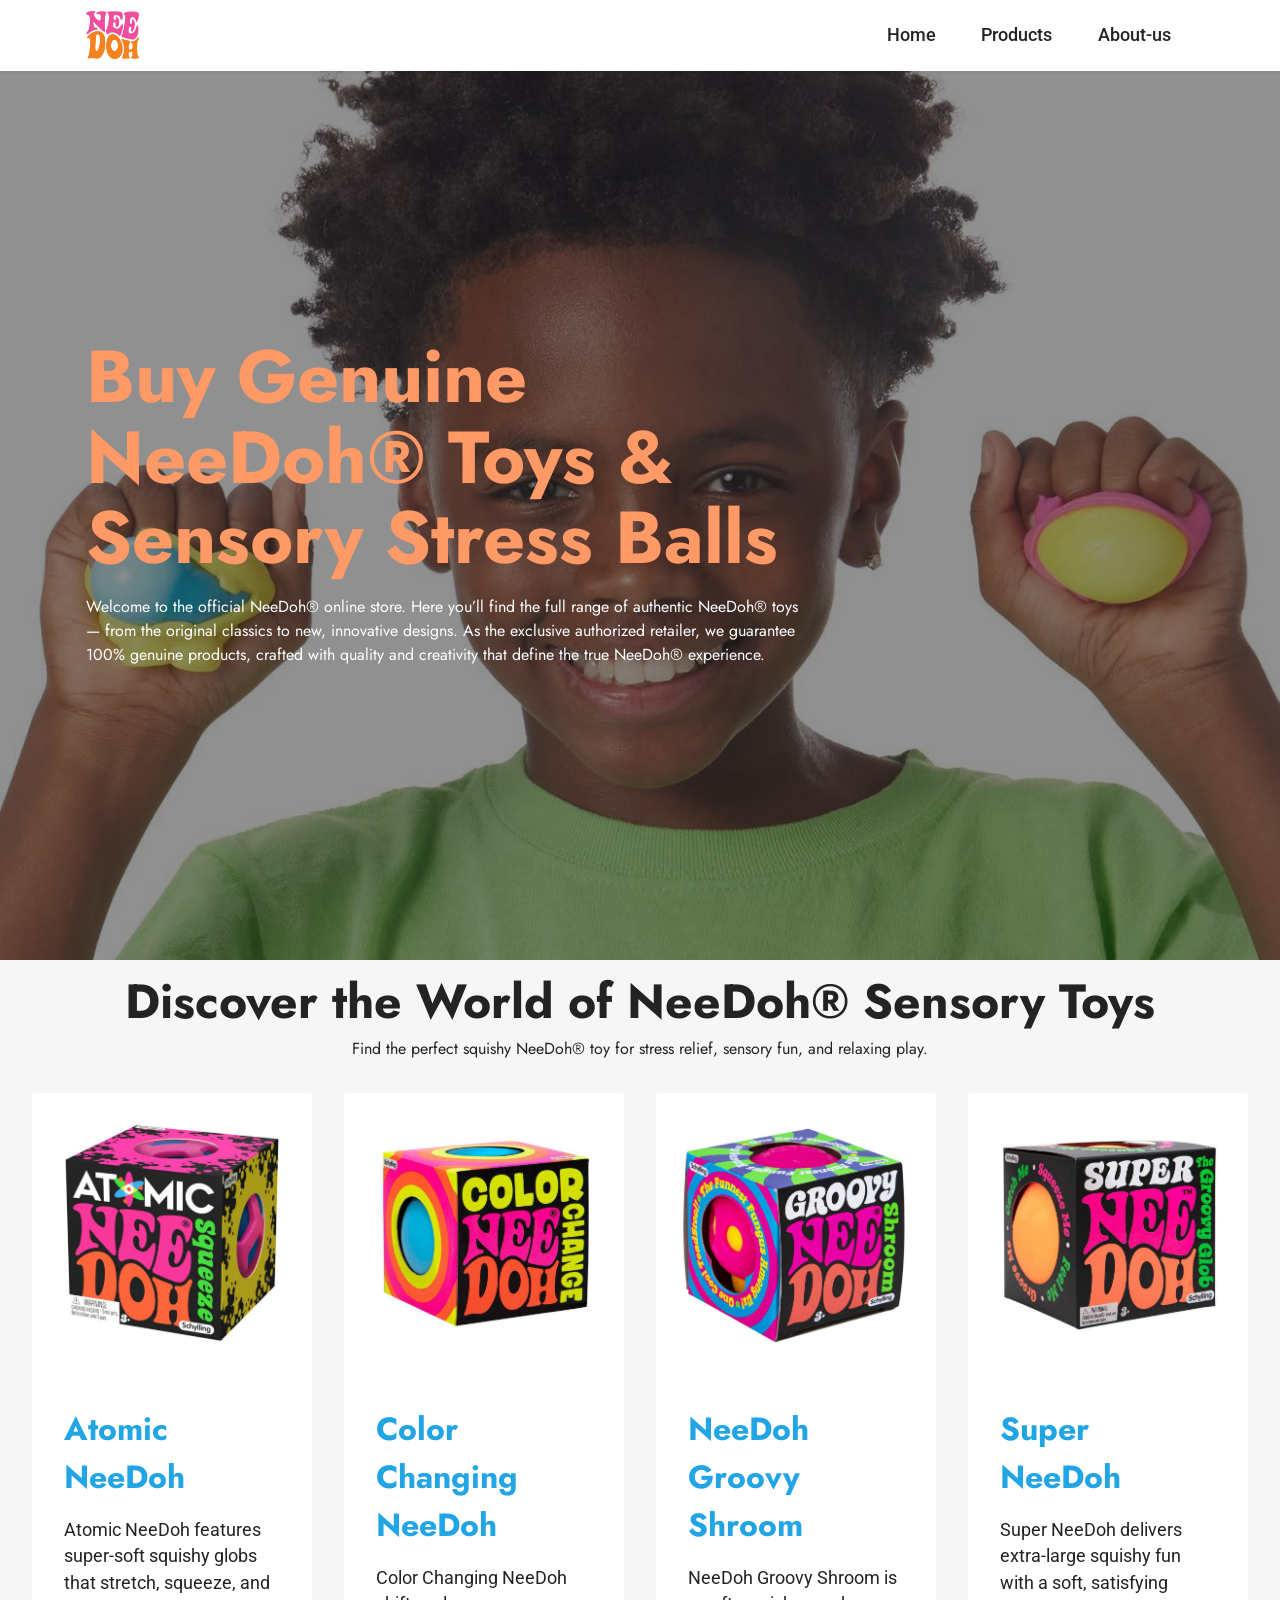
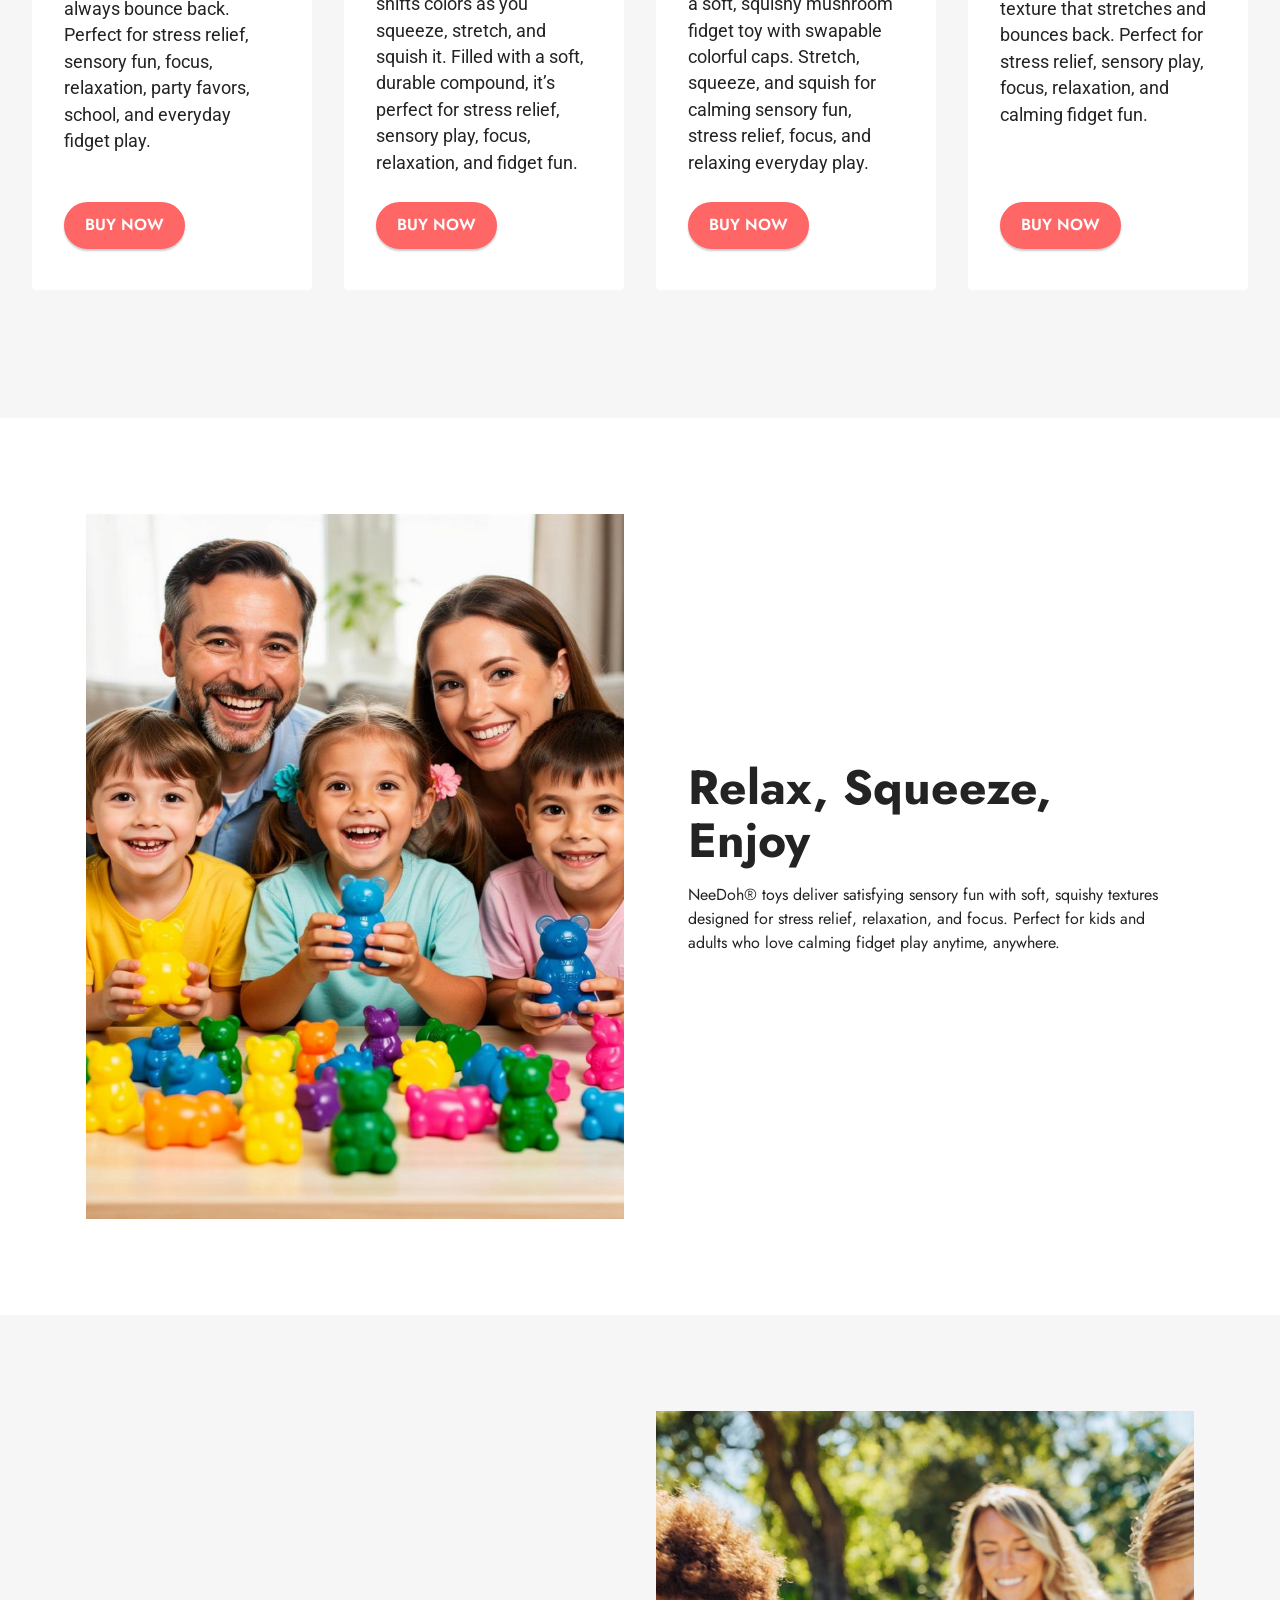
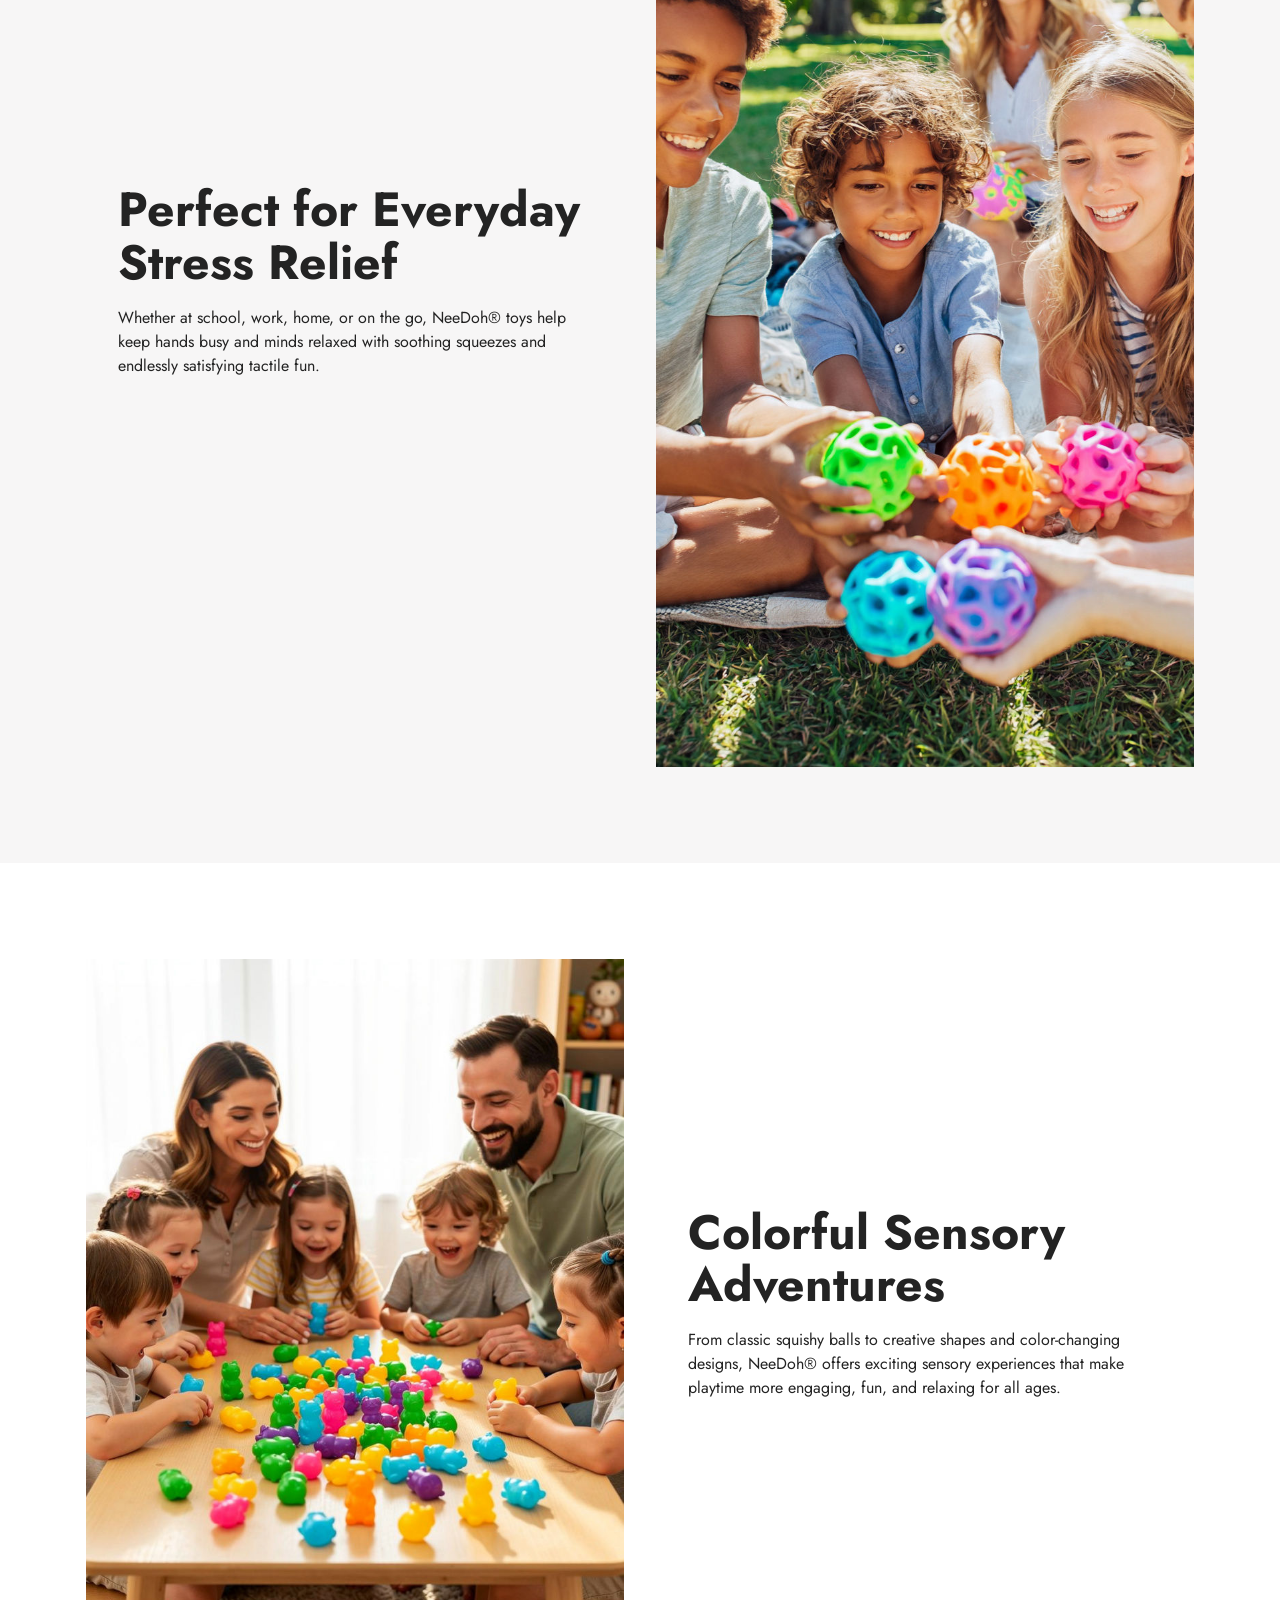
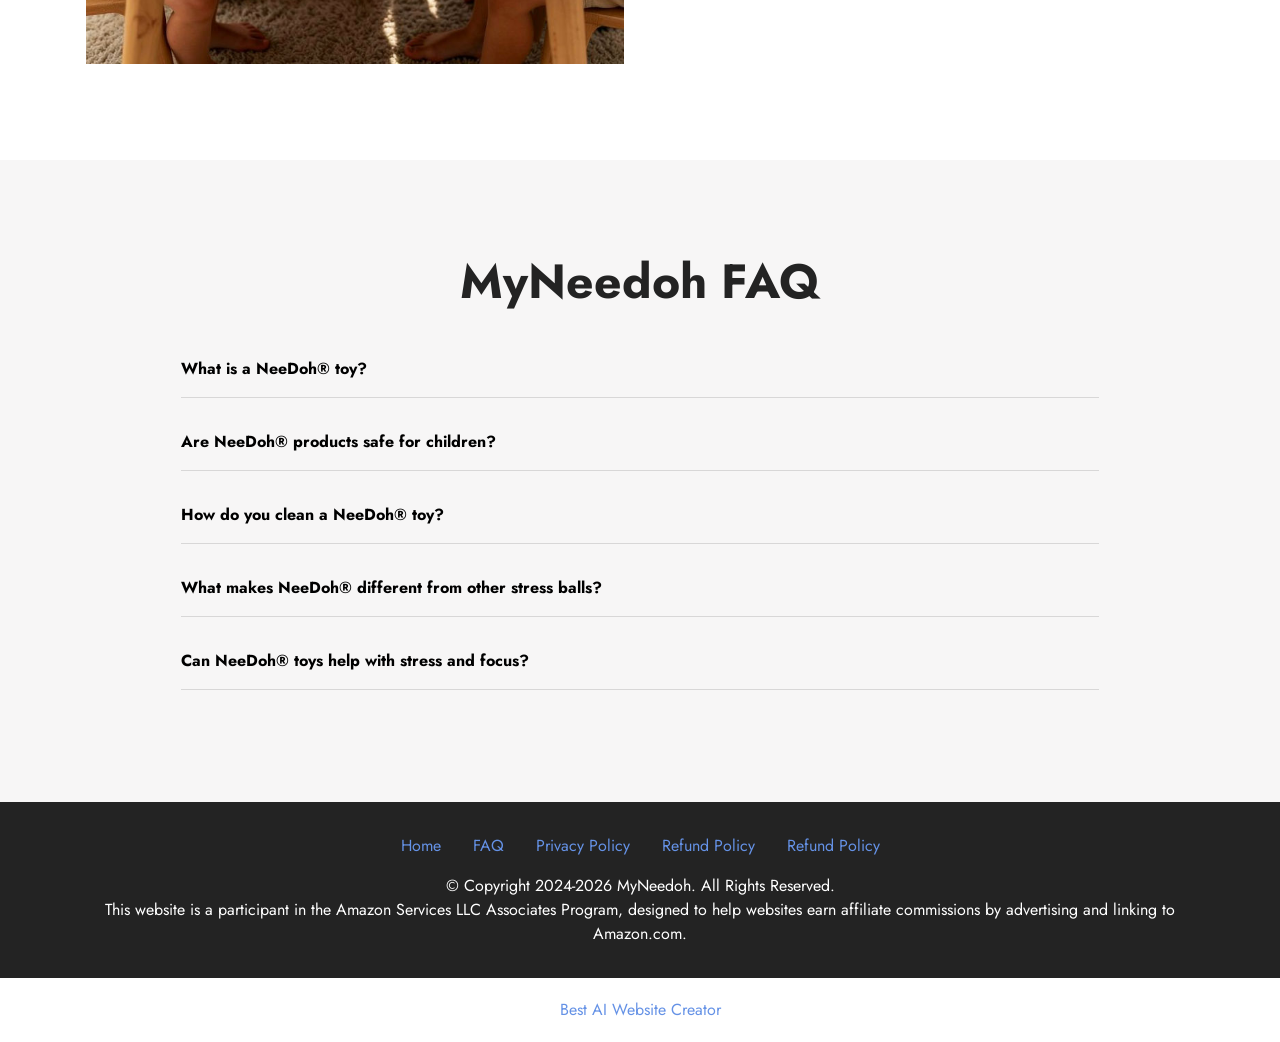
==== commit f82c9602: "Add files via upload" ====
--- a/index.html
+++ b/index.html
@@ -27,7 +27,7 @@
   <noscript><link rel="stylesheet" href="https://fonts.googleapis.com/css?family=Jost:100,200,300,400,500,600,700,800,900,100i,200i,300i,400i,500i,600i,700i,800i,900i&display=swap"></noscript>
   <link rel="preload" href="https://fonts.googleapis.com/css?family=Roboto:100,100i,300,300i,400,400i,500,500i,700,700i,900,900i&display=swap" as="style" onload="this.onload=null;this.rel='stylesheet'">
   <noscript><link rel="stylesheet" href="https://fonts.googleapis.com/css?family=Roboto:100,100i,300,300i,400,400i,500,500i,700,700i,900,900i&display=swap"></noscript>
-  <link rel="preload" as="style" href="assets/mobirise/css/mbr-additional.css?v=SeRO7x"><link rel="stylesheet" href="assets/mobirise/css/mbr-additional.css?v=SeRO7x" type="text/css">
+  <link rel="preload" as="style" href="assets/mobirise/css/mbr-additional.css?v=eoIkMS"><link rel="stylesheet" href="assets/mobirise/css/mbr-additional.css?v=eoIkMS" type="text/css">
 
   
   
@@ -73,7 +73,7 @@
             <div class="collapse navbar-collapse" id="navbarSupportedContent">
                 <ul class="navbar-nav nav-dropdown nav-right" data-app-modern-menu="true"><li class="nav-item"><a class="nav-link link text-black text-primary display-4" href="index.html">Home</a></li>
                     <li class="nav-item"><a class="nav-link link text-black text-primary display-4" href="index.html#features4-1">Products</a></li>
-                    <li class="nav-item"><a class="nav-link link text-black text-primary display-4" href="page6.html">About-us</a>
+                    <li class="nav-item"><a class="nav-link link text-black text-primary display-4" href="about-us.html">About-us</a>
                     </li></ul>
                 
                 
@@ -372,7 +372,7 @@
 
 <section class="mbr-section mbr-section--no-padding" id="custom-html-1a" custom-code="true" data-rv-view="886"></section>
 
-<section class="mbr-section mbr-section--no-padding" id="custom-html-1c" custom-code="true" data-rv-view="888"></section><section class="display-7" style="padding: 0;align-items: center;justify-content: center;flex-wrap: wrap;    align-content: center;display: flex;position: relative;height: 4rem;"><a href="https://mobiri.se/526264" style="flex: 1 1;height: 4rem;position: absolute;width: 100%;z-index: 1;"><img alt="" style="height: 4rem;" src="[data-uri]"></a><p style="margin: 0;text-align: center;" class="display-7">&#8204;</p><a style="z-index:1" href="https://mobirise.com"> Website Building Software</a></section>  
+<section class="mbr-section mbr-section--no-padding" id="custom-html-1c" custom-code="true" data-rv-view="888"></section><section class="display-7" style="padding: 0;align-items: center;justify-content: center;flex-wrap: wrap;    align-content: center;display: flex;position: relative;height: 4rem;"><a href="https://mobiri.se/526264" style="flex: 1 1;height: 4rem;position: absolute;width: 100%;z-index: 1;"><img alt="" style="height: 4rem;" src="[data-uri]"></a><p style="margin: 0;text-align: center;" class="display-7">&#8204;</p><a style="z-index:1" href="https://mobirise.com/builder/ai-website-creator.html">Best AI Website Creator</a></section>  
   
 <input name="cookieData" type="hidden" data-cookie-cookiesAlertType='false' data-cookie-customDialogSelector='null' data-cookie-colorText='#424a4d' data-cookie-colorBg='rgb(255, 255, 255)' data-cookie-opacityOverlay='0' data-cookie-bgOpacity='100' data-cookie-textButton='GOT IT' data-cookie-rejectText='REJECT' data-cookie-colorButton='#6592e6' data-cookie-rejectColor='#ffffff' data-cookie-colorLink='#424a4d' data-cookie-underlineLink='true' data-cookie-text="We use cookies to give you the best experience. Read our <a href='privacy.html'>cookie policy</a>.">
     <input name="animation" type="hidden">
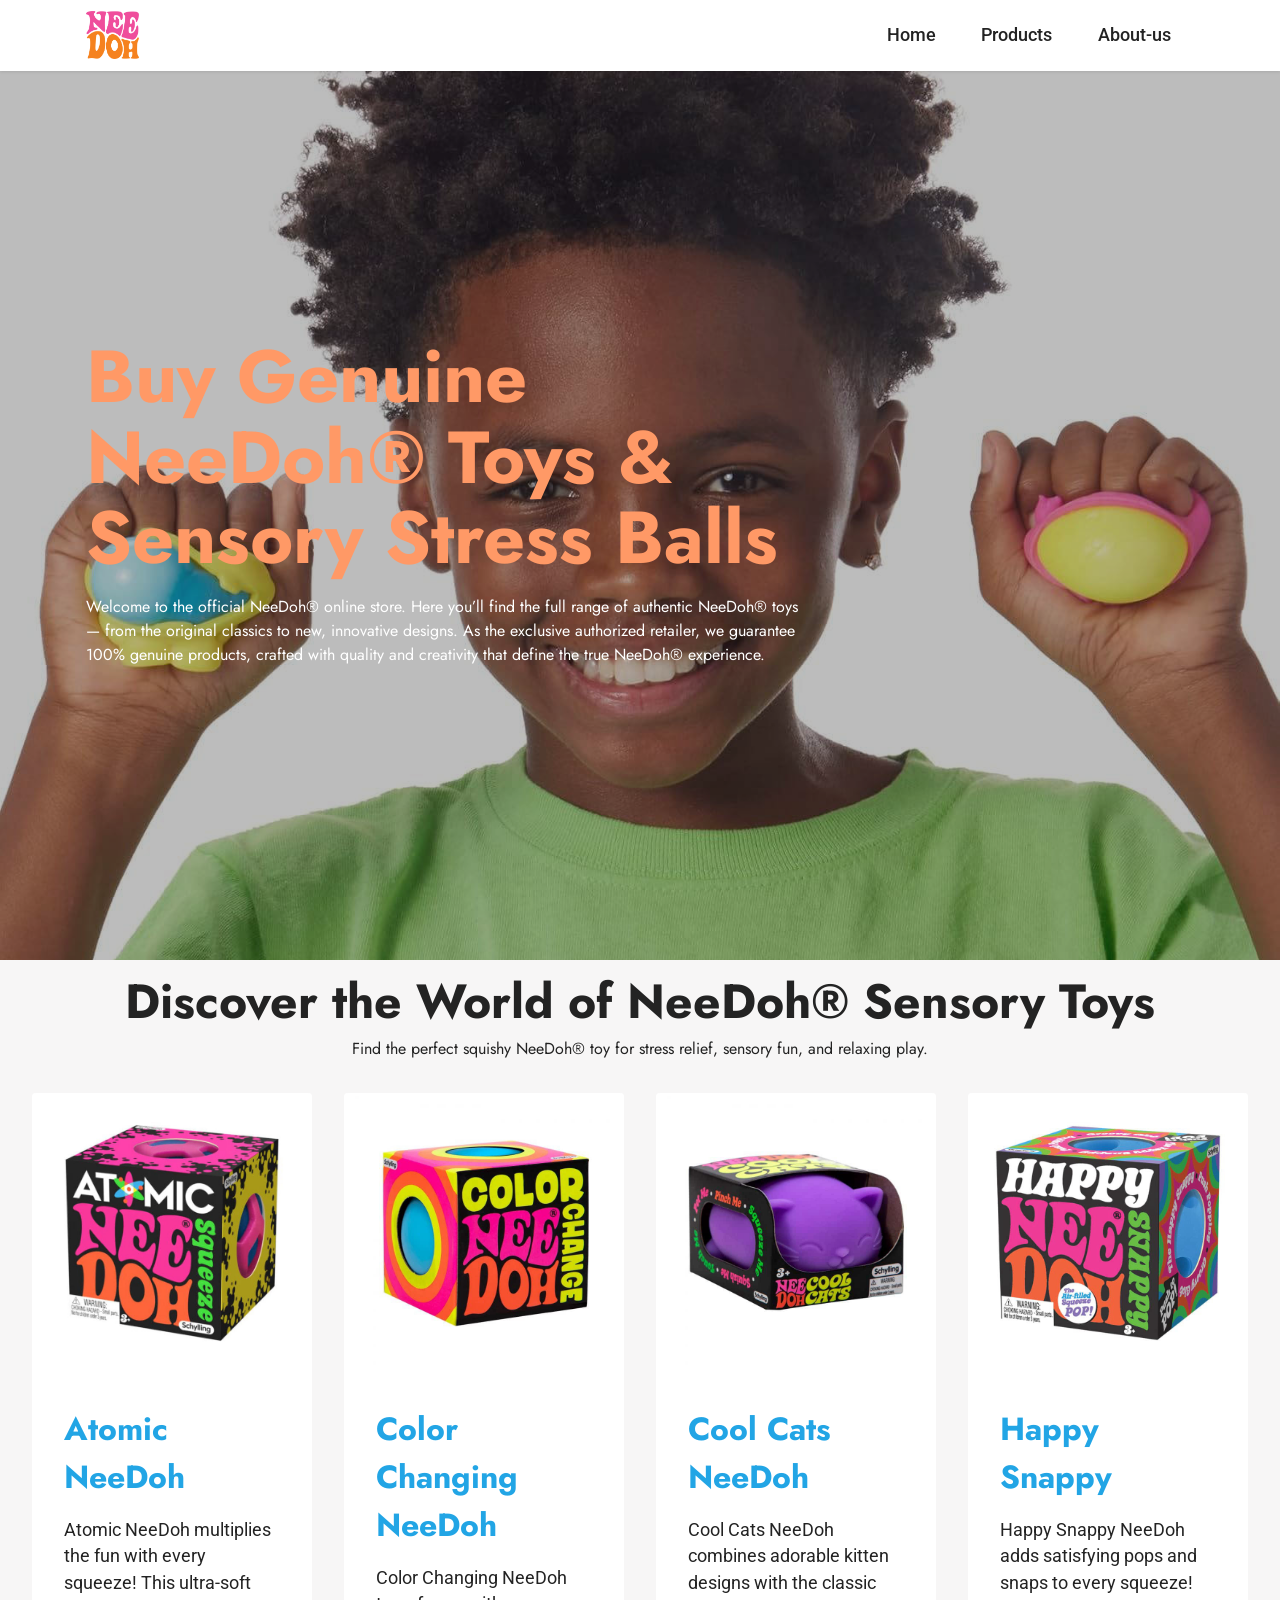
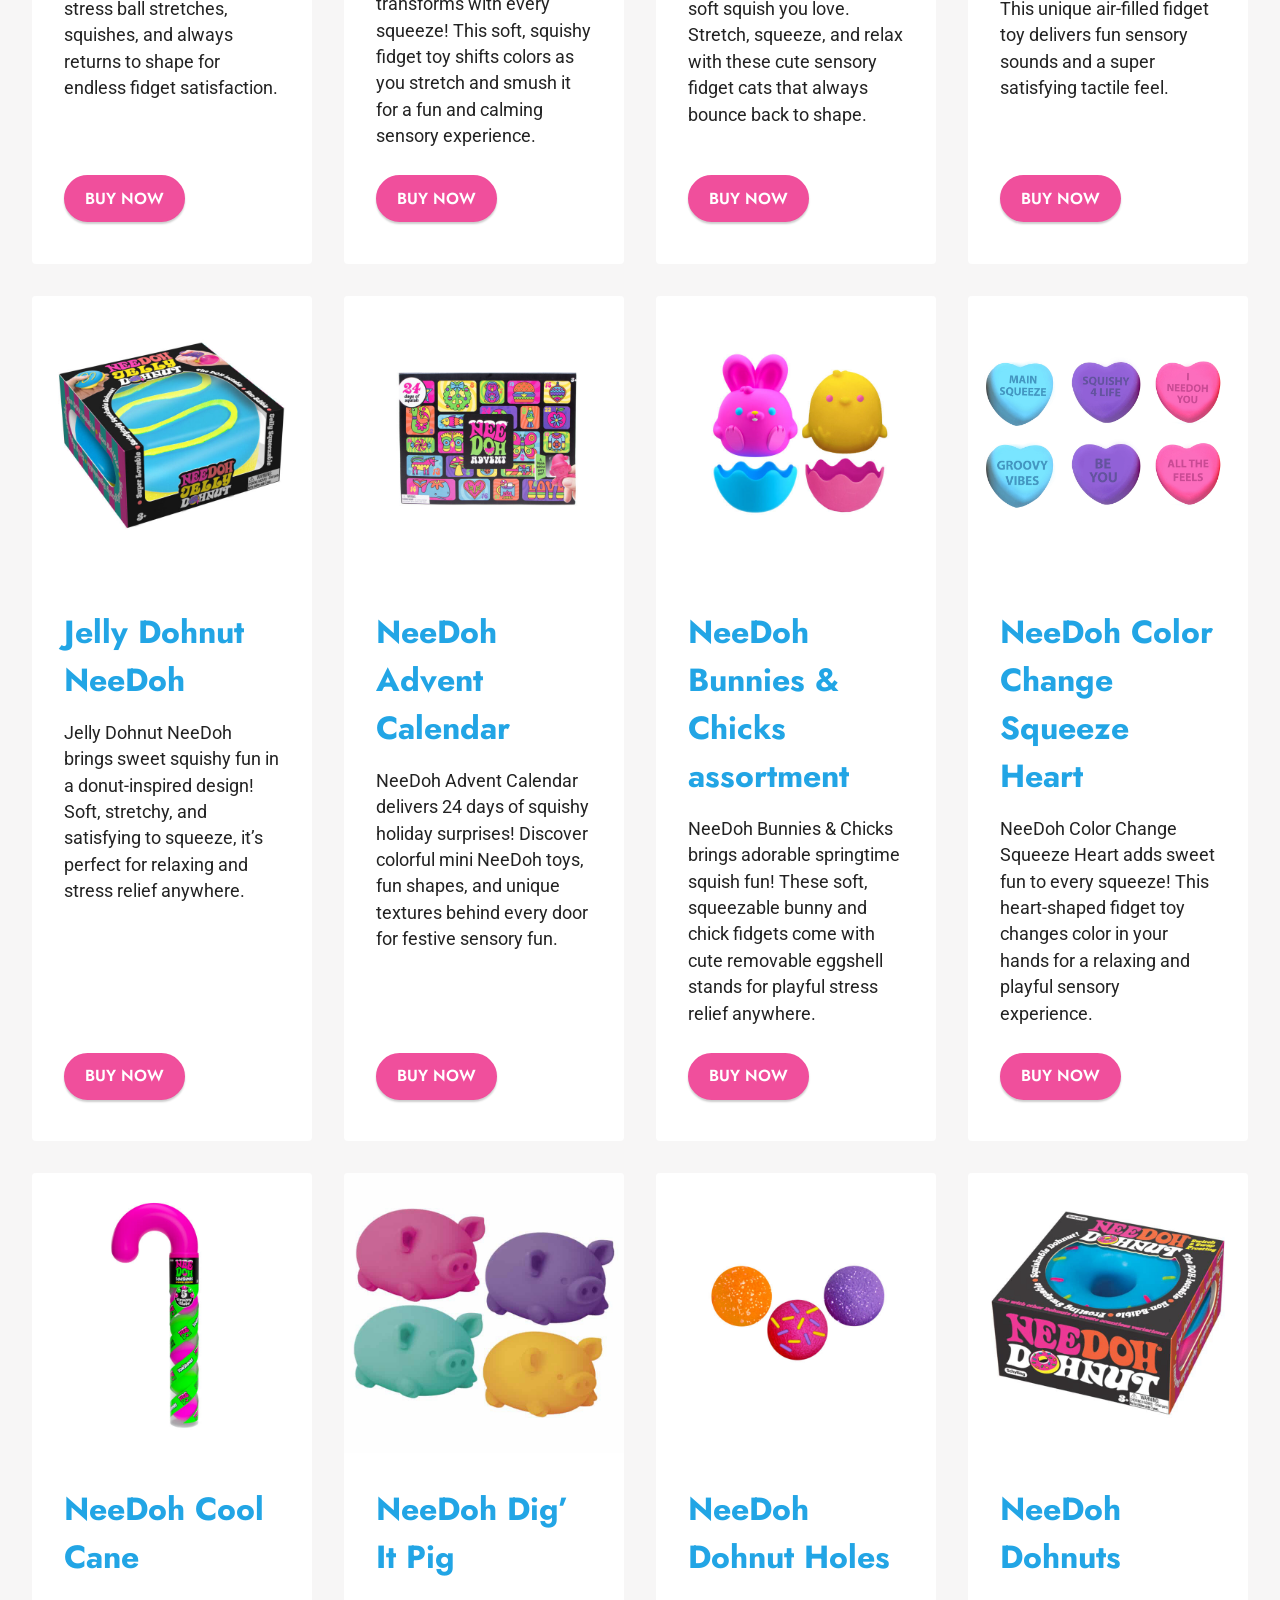
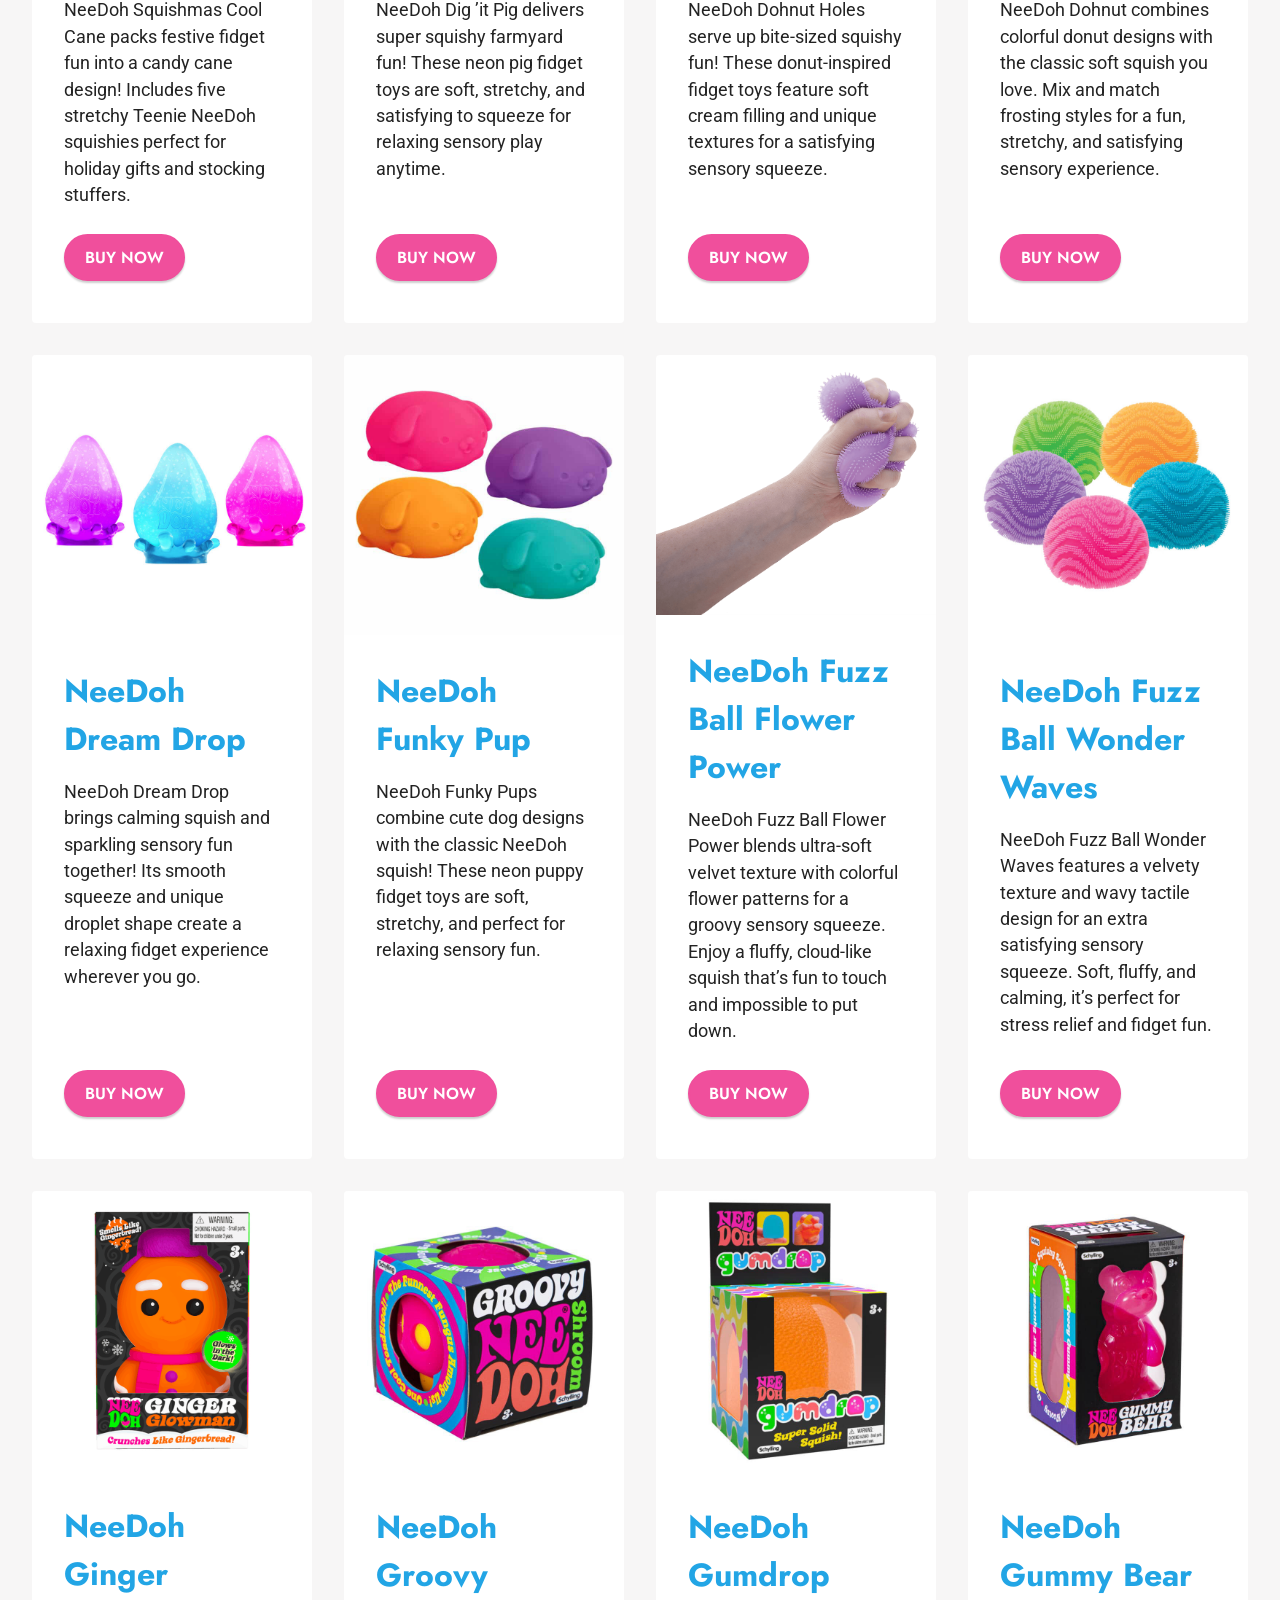
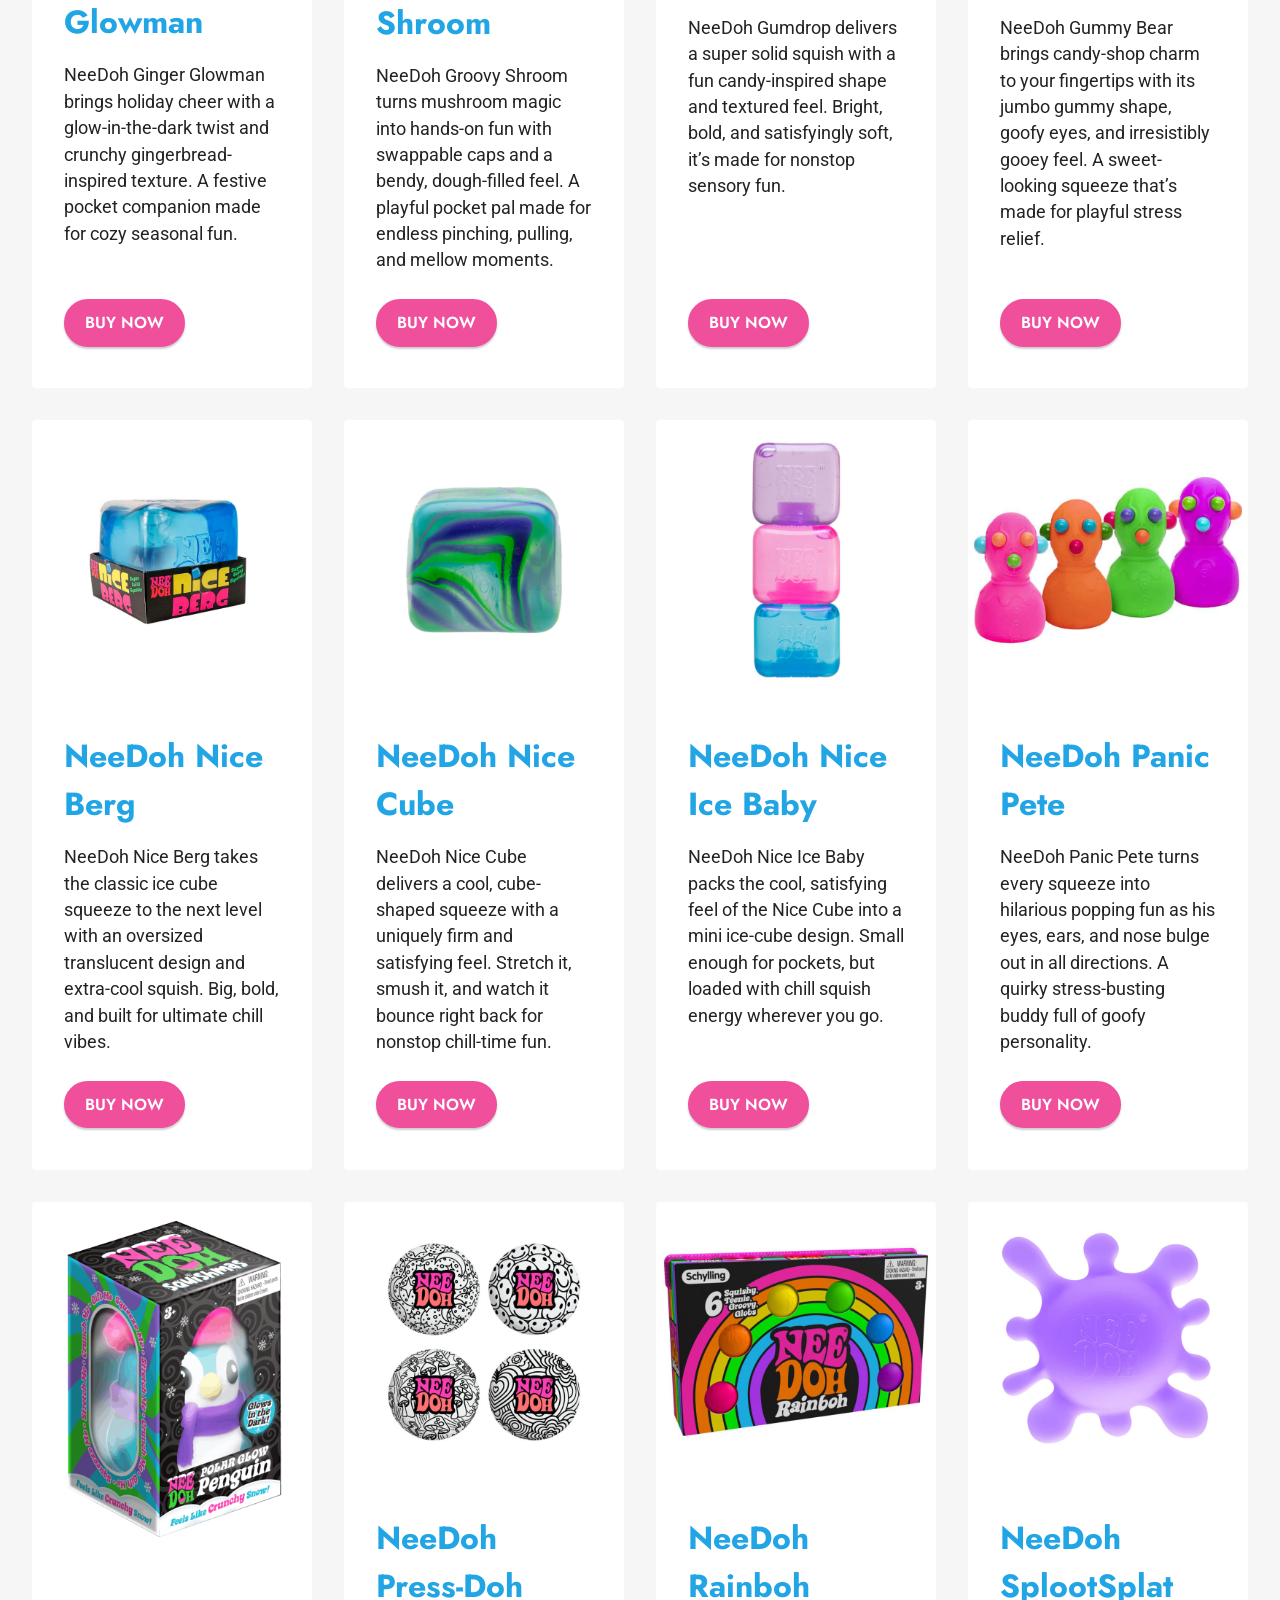
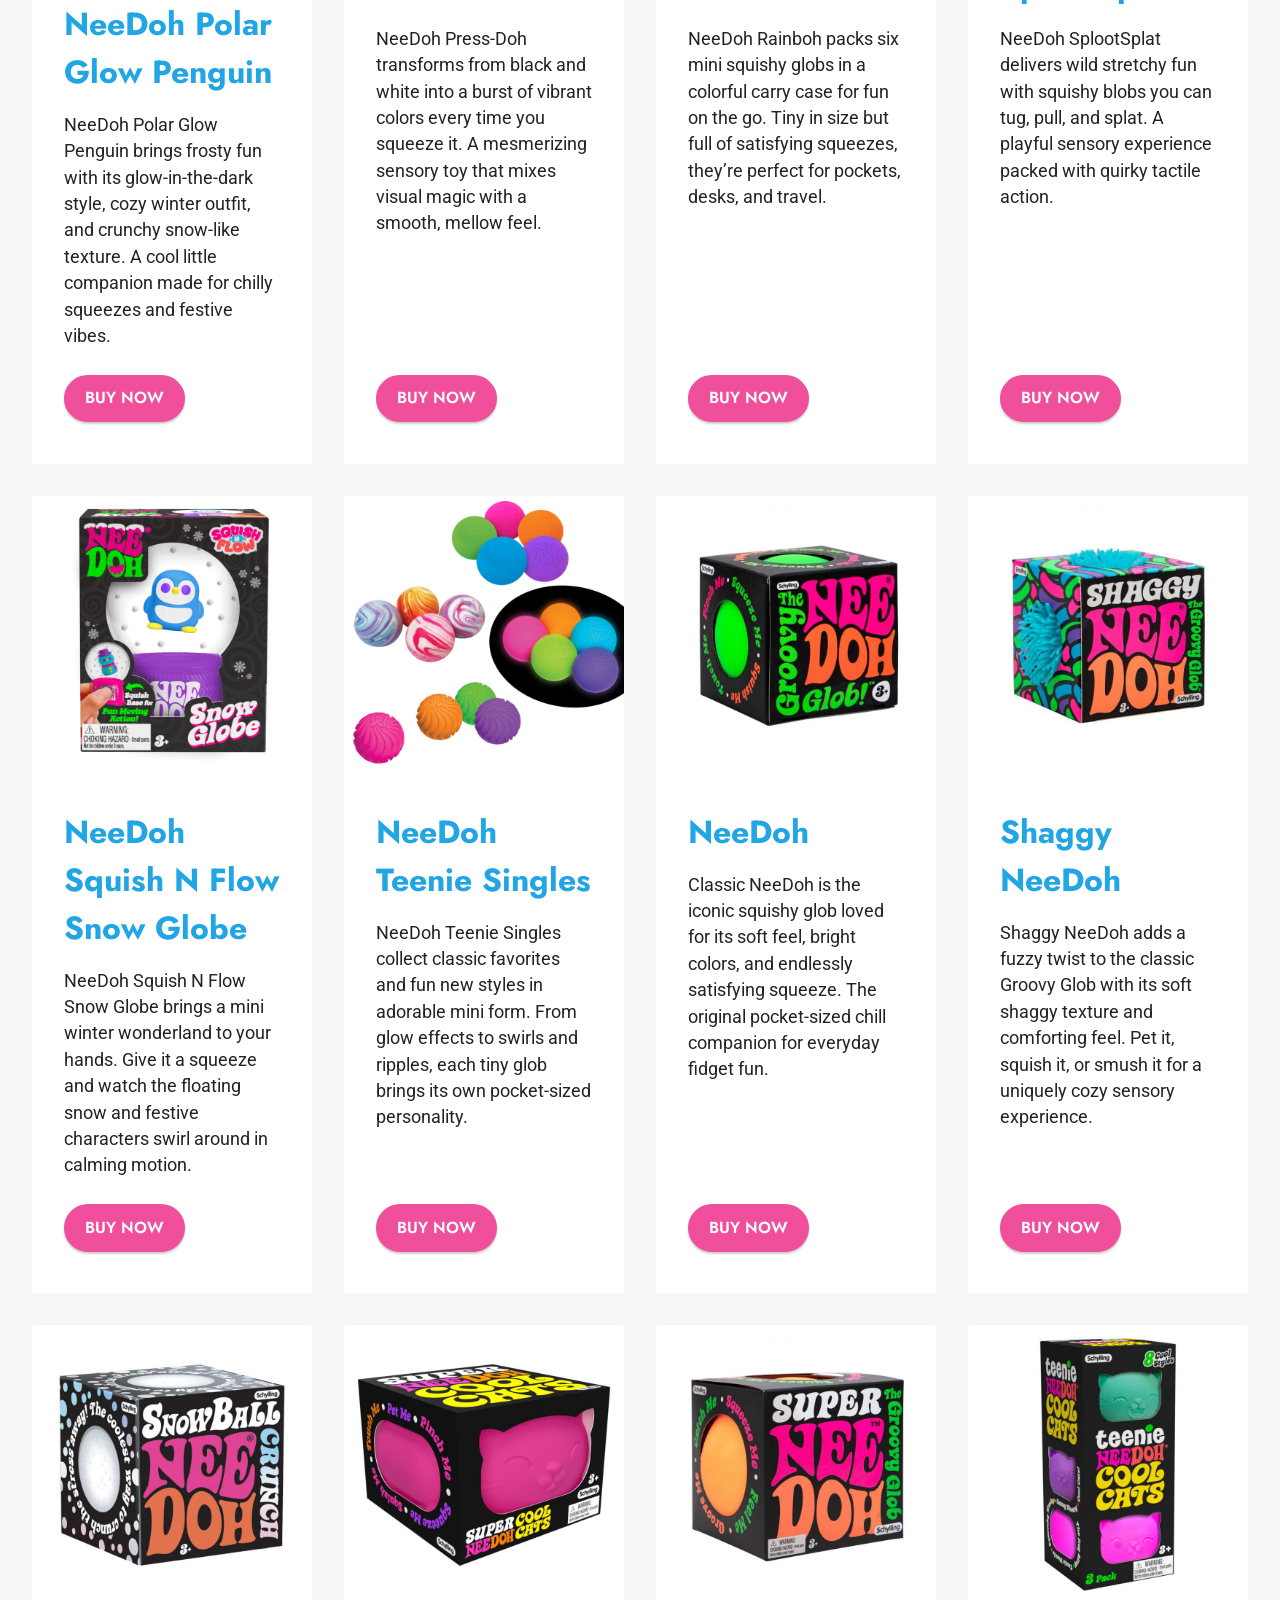
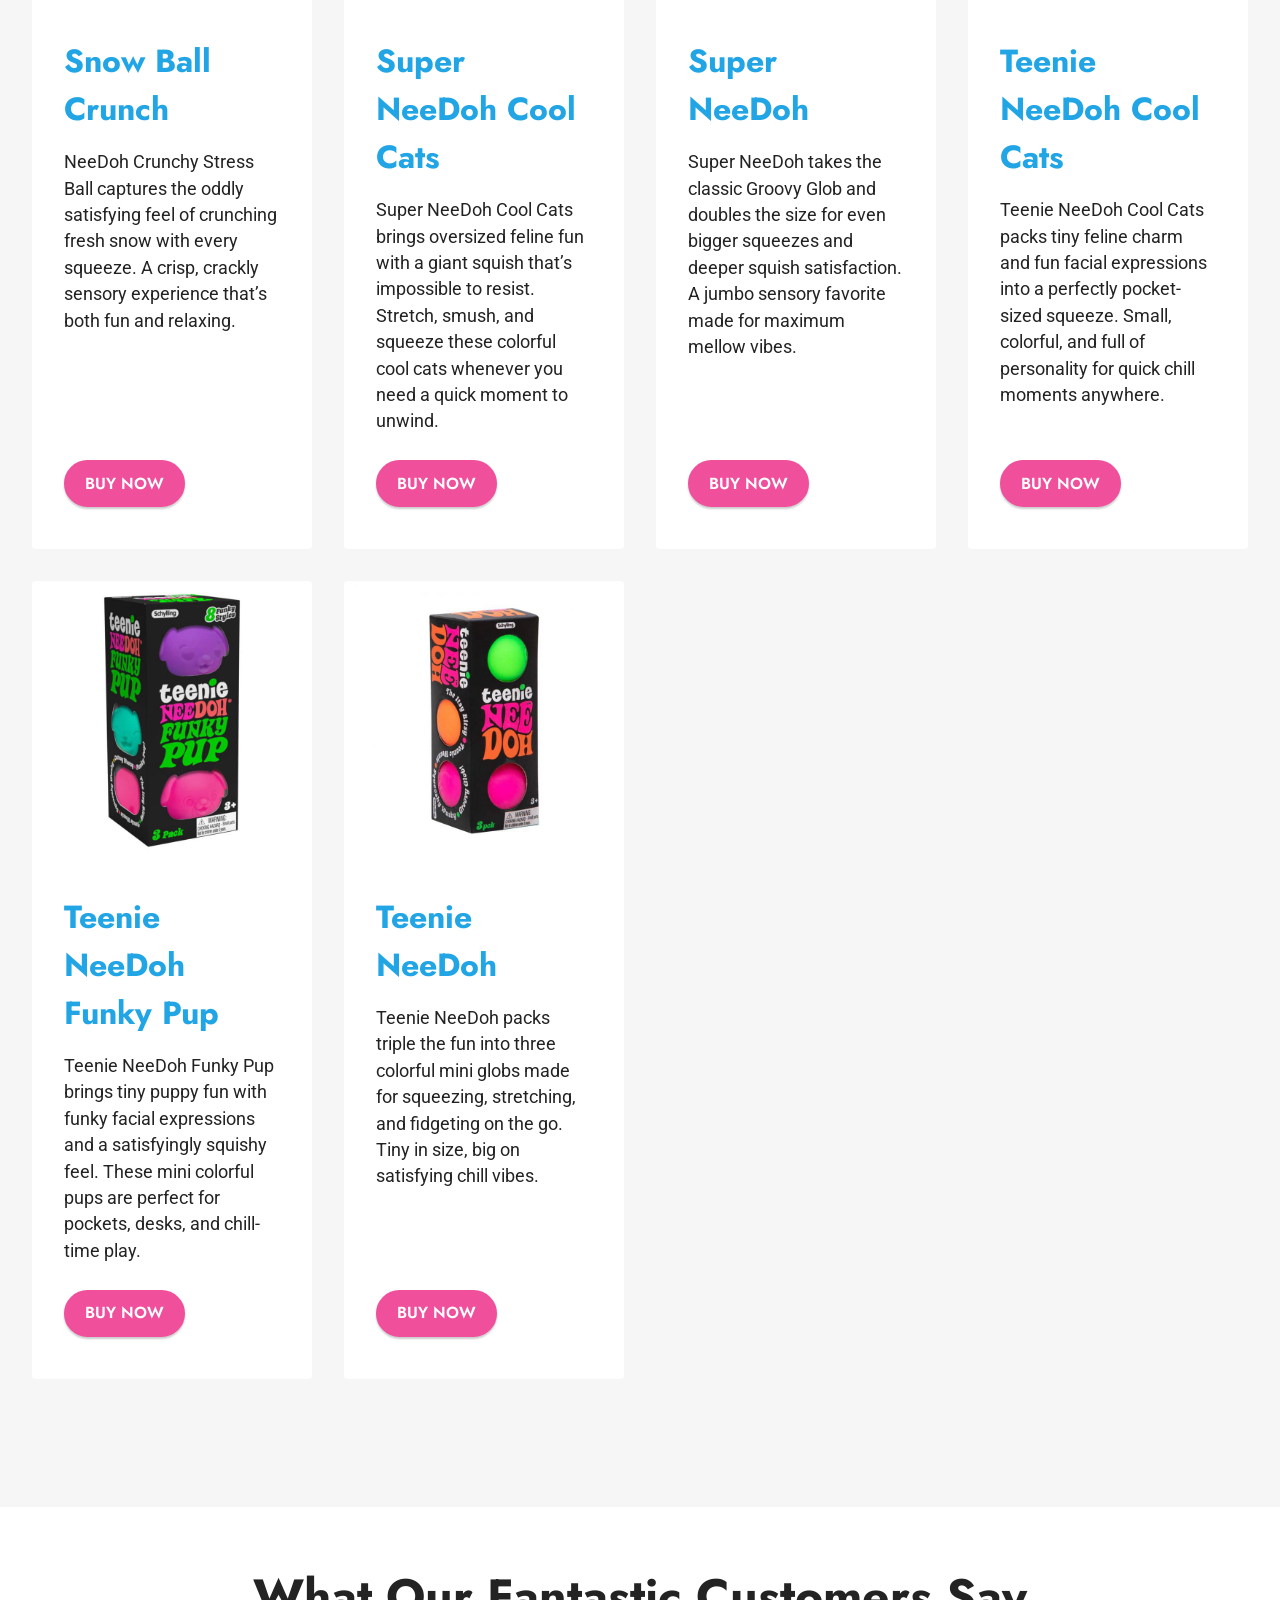
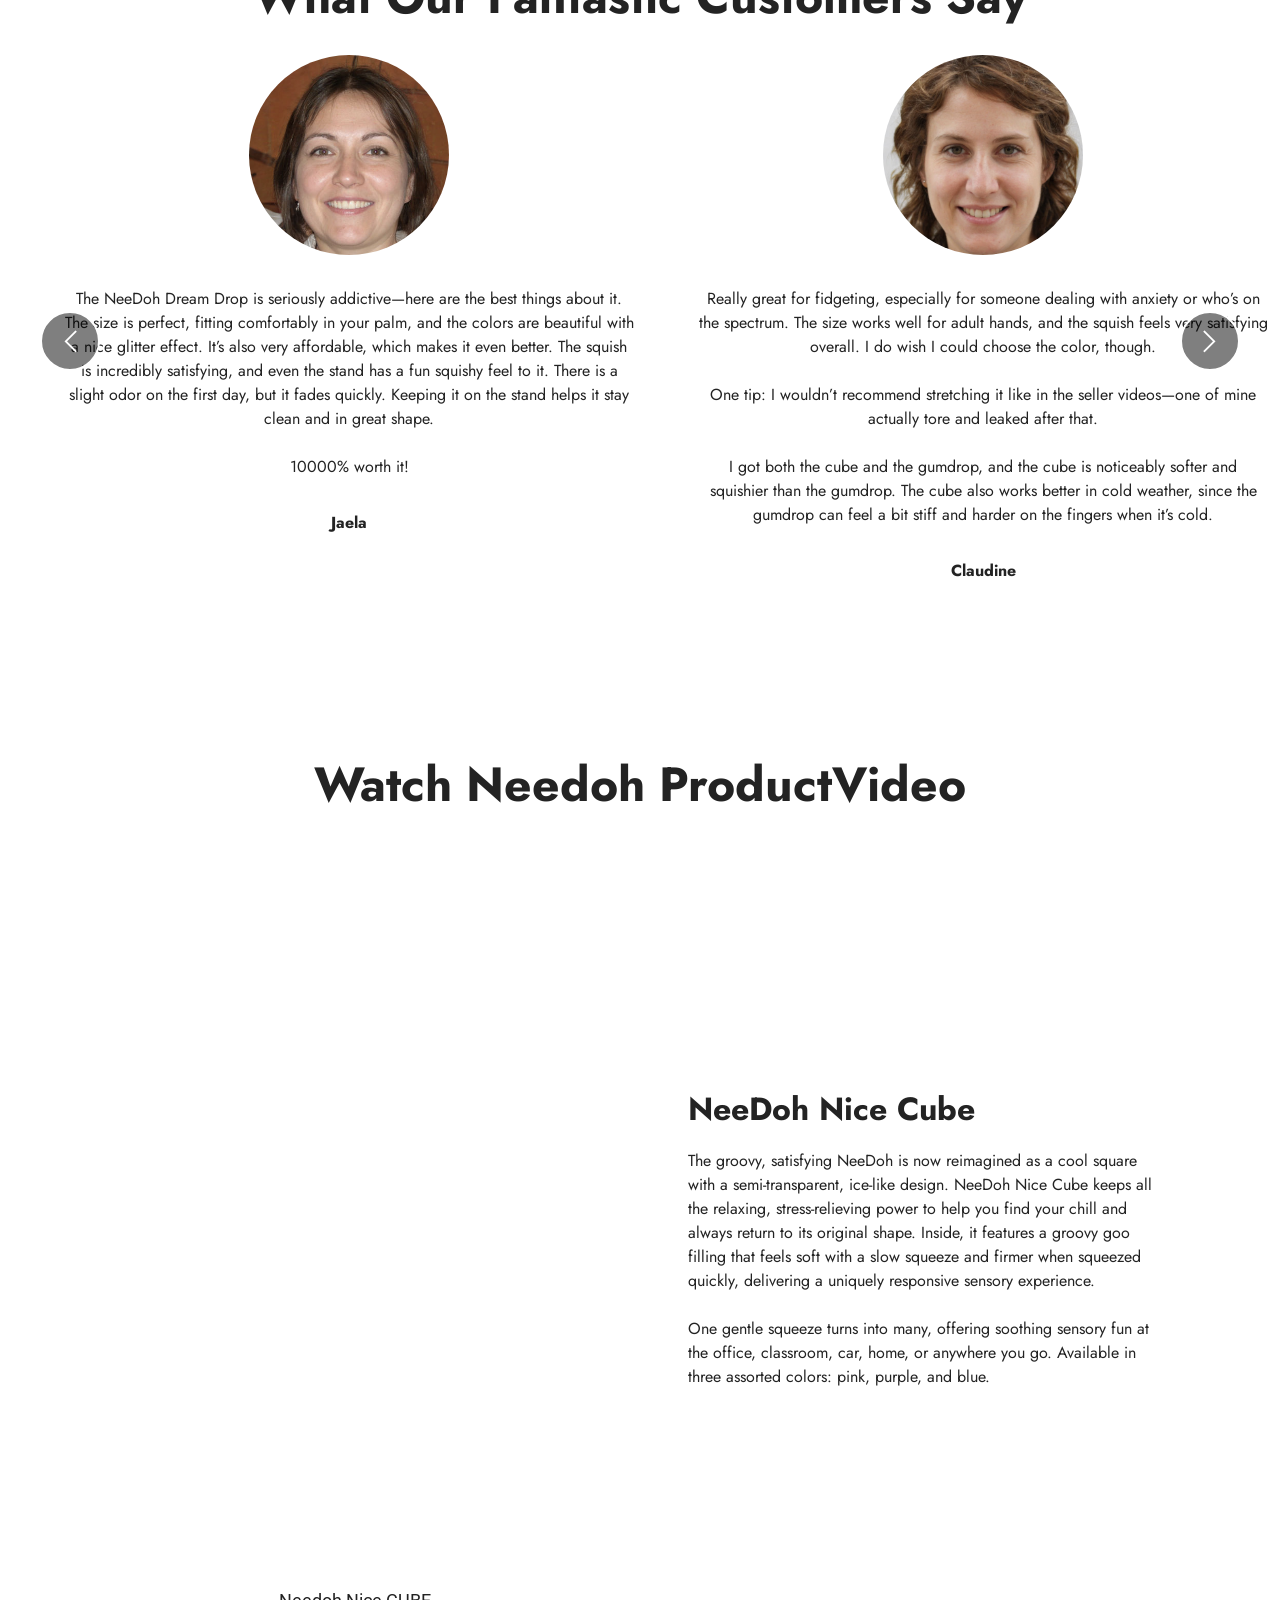
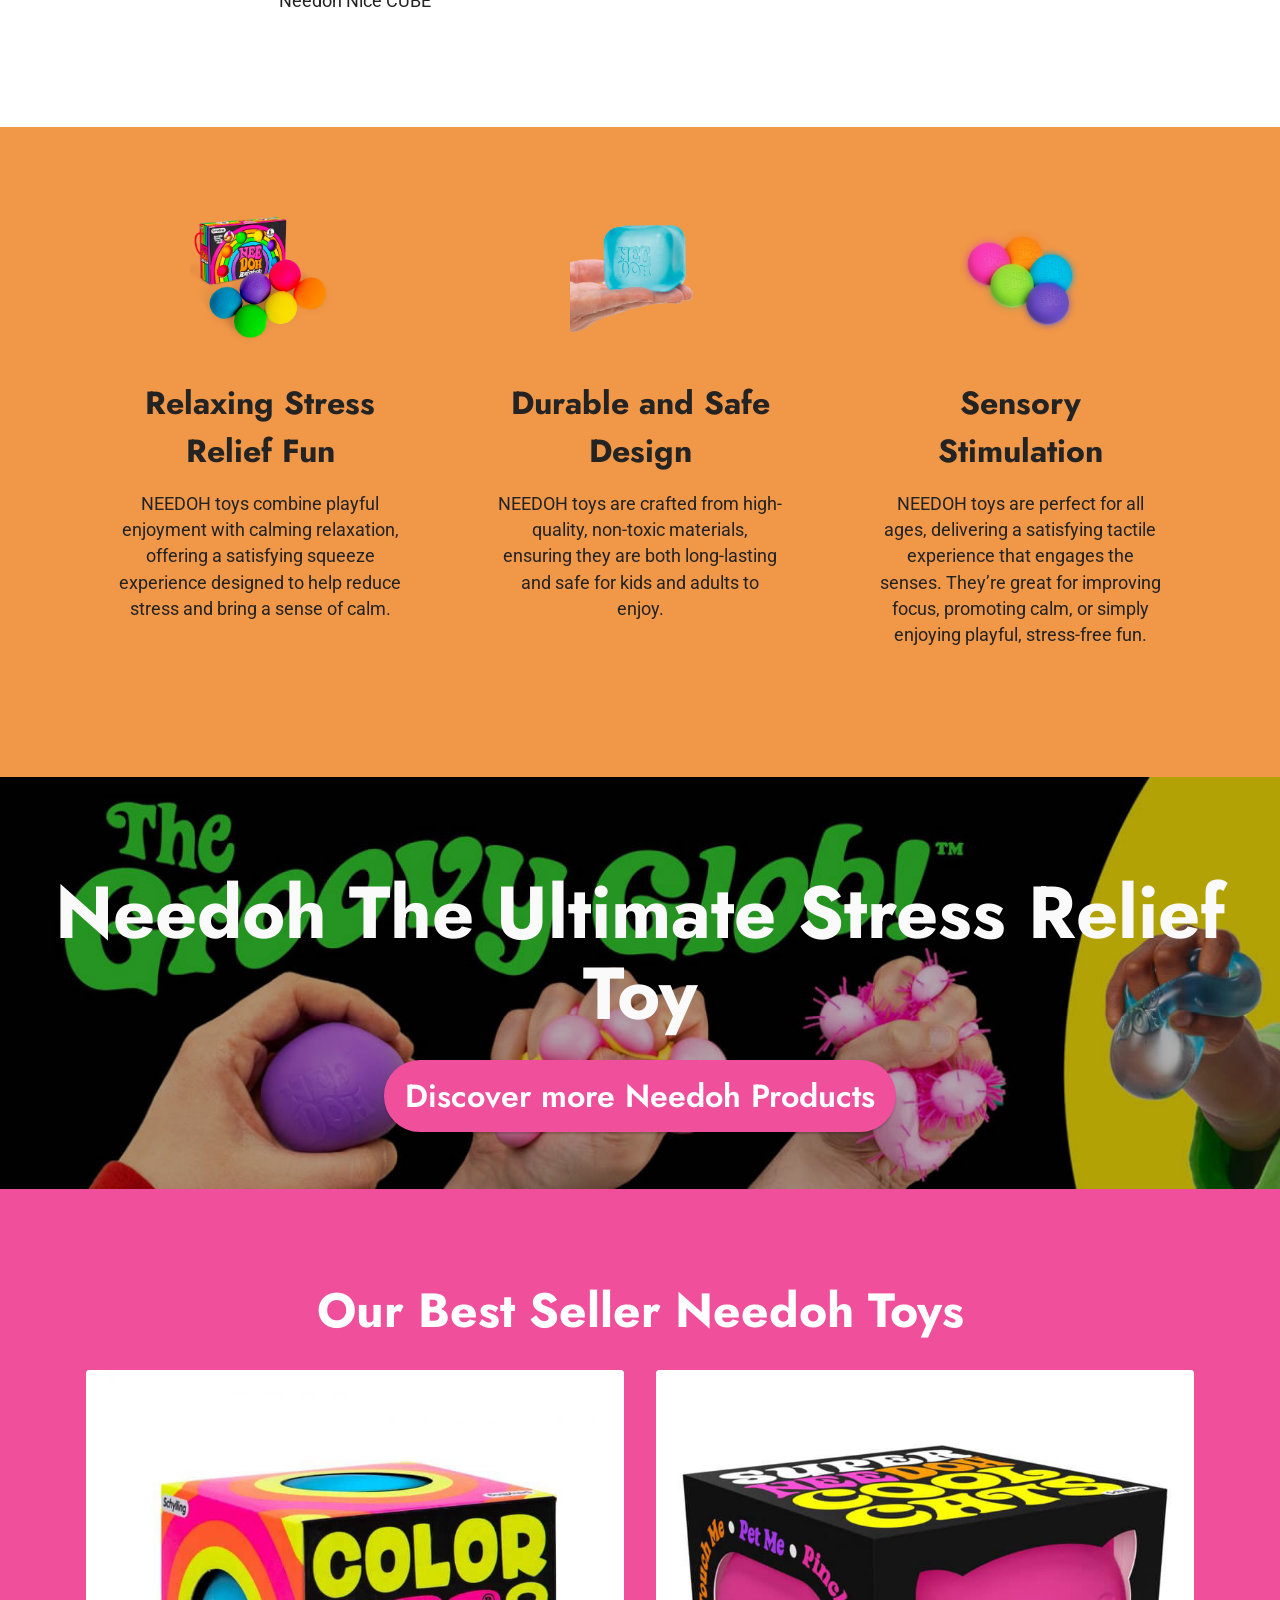
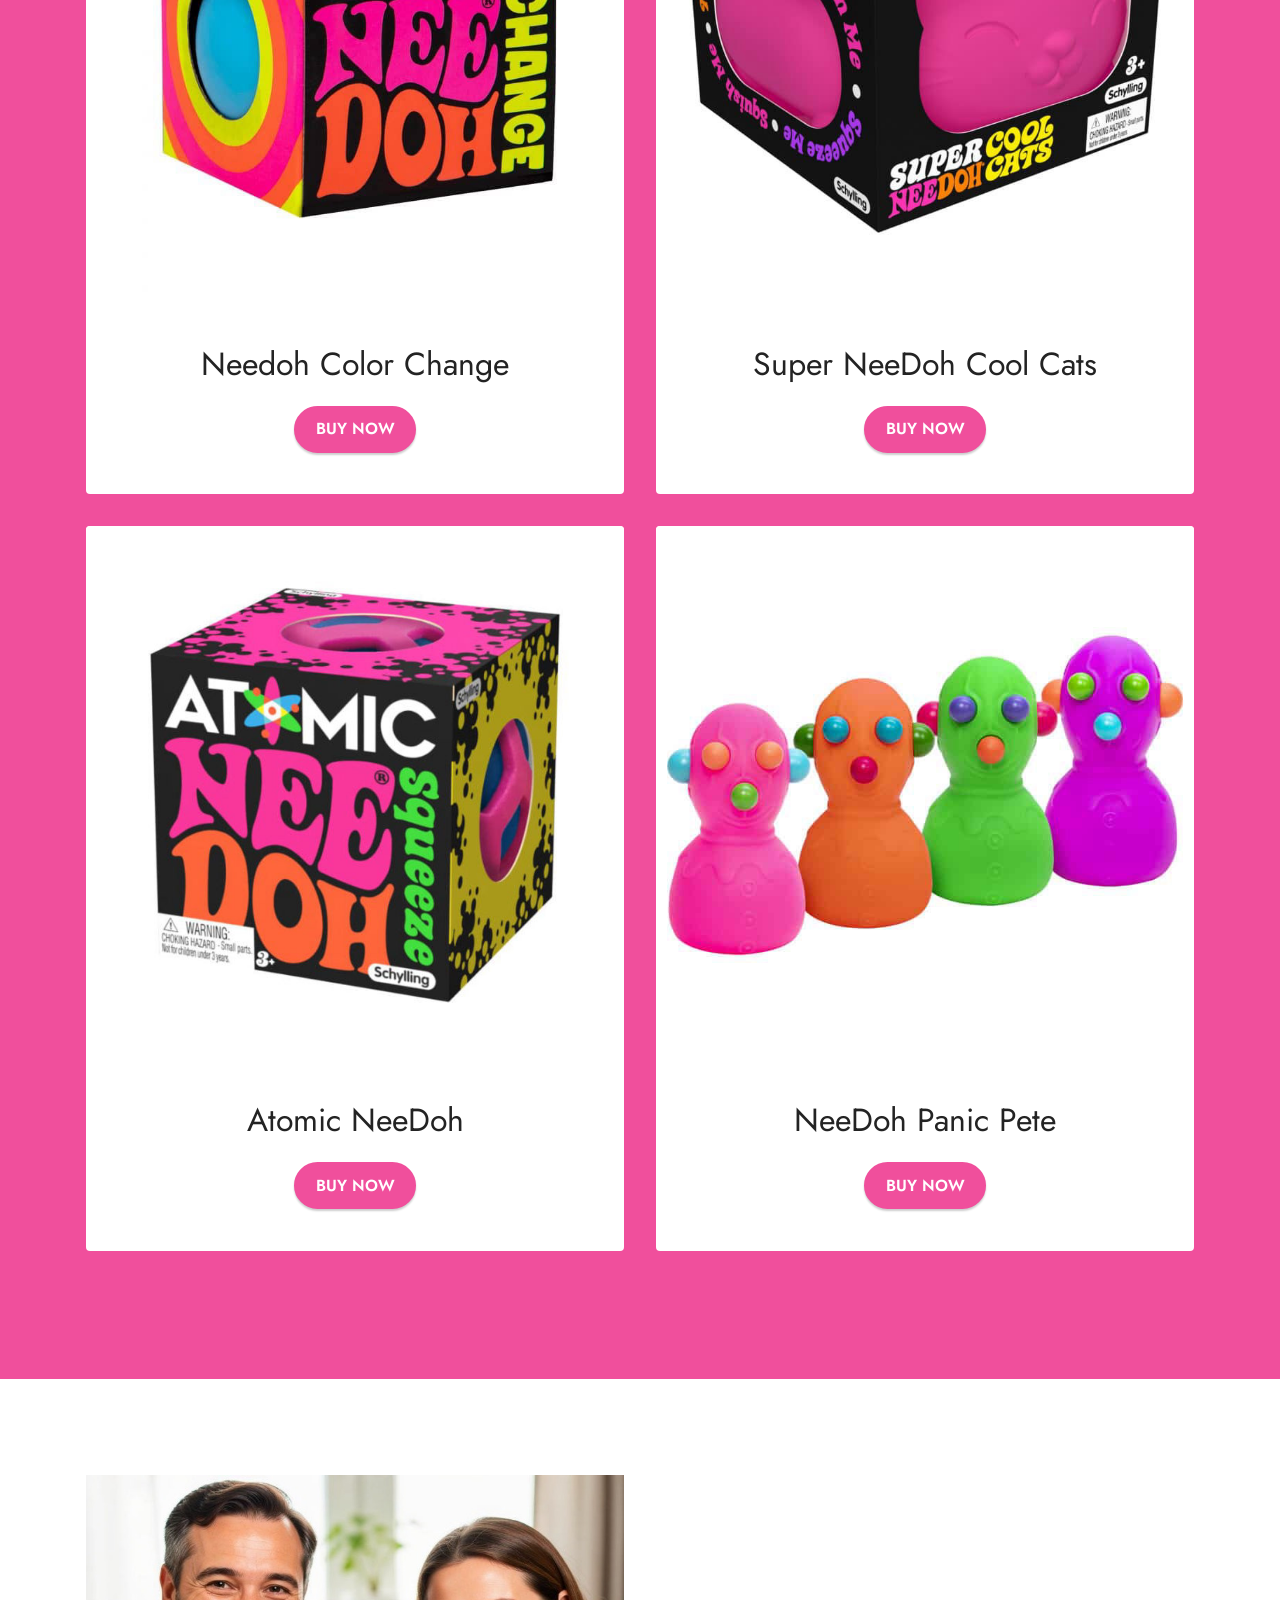
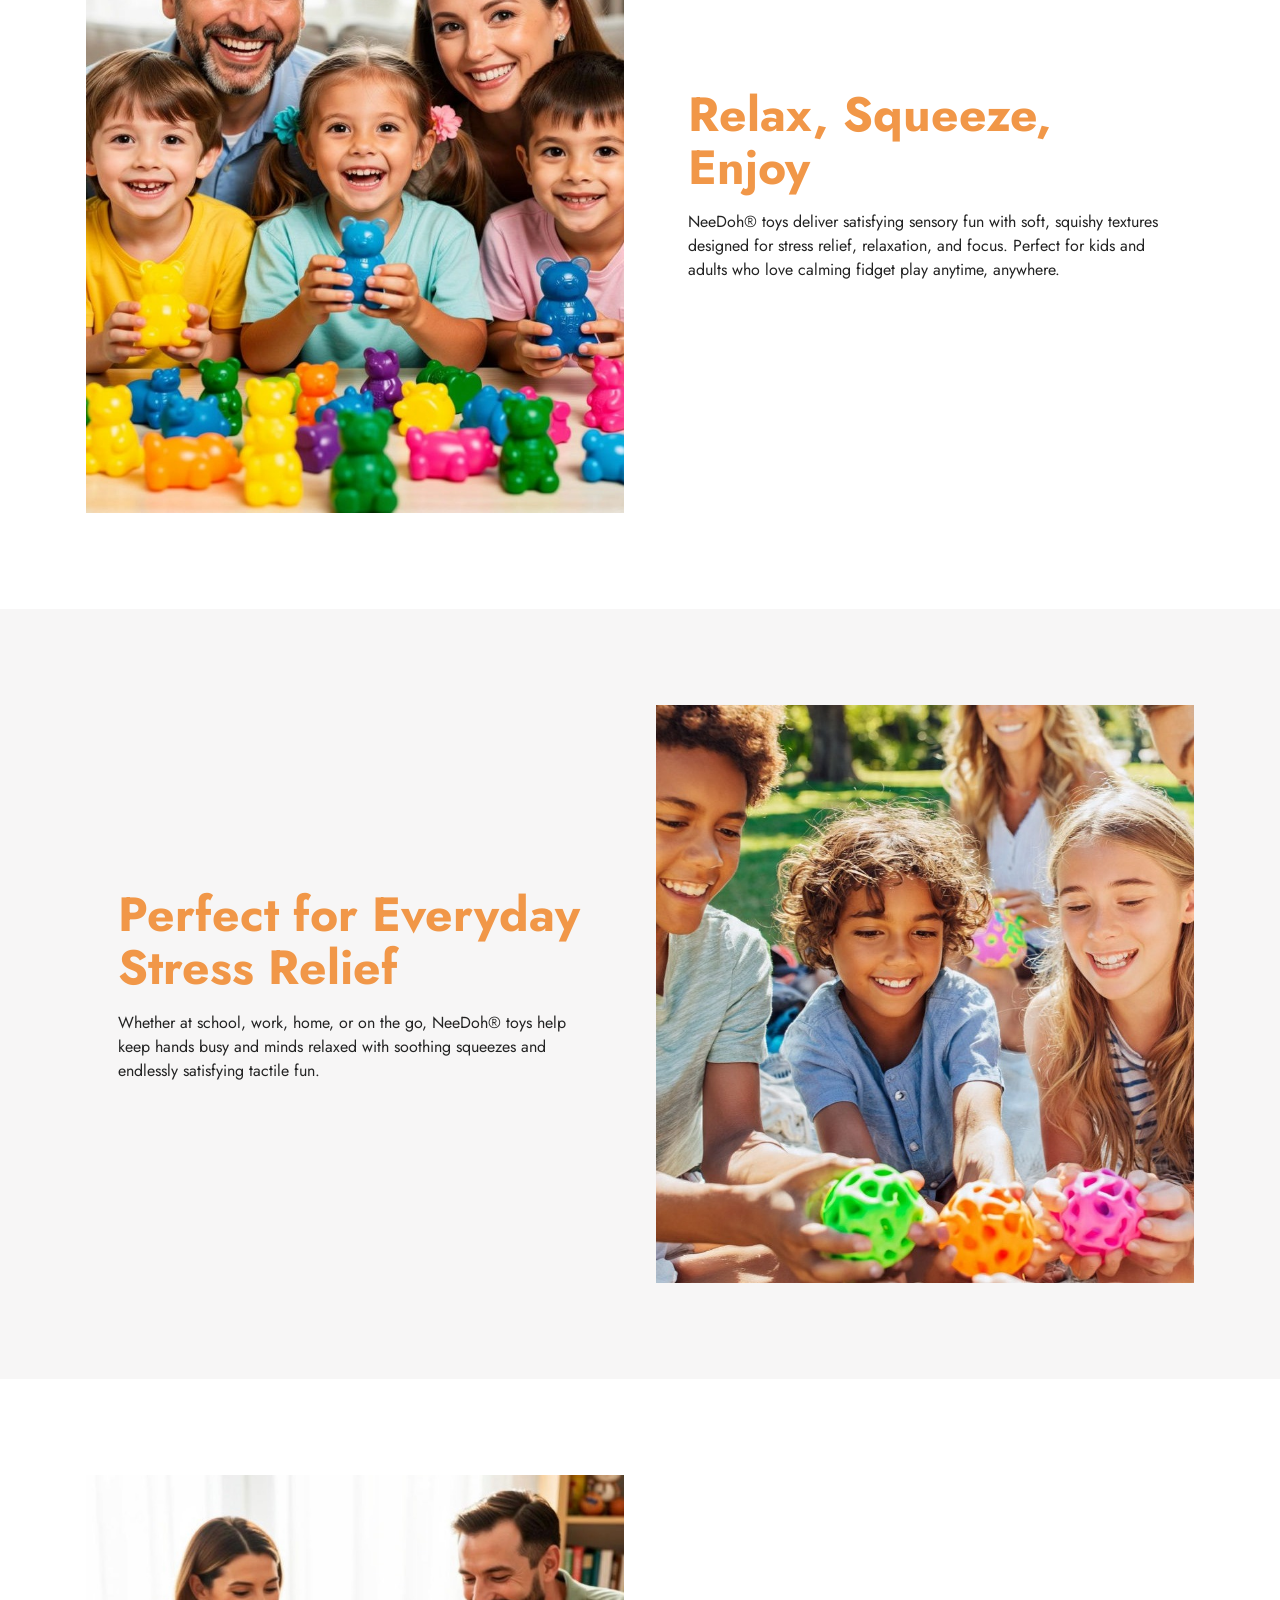
==== commit dfaf2109: "full products" ====
--- a/index.html
+++ b/index.html
@@ -16,7 +16,6 @@
   
   <title>MyNeedoh</title>
   <link rel="stylesheet" href="assets/web/assets/mobirise-icons2/mobirise2.css">
-  <link rel="stylesheet" href="assets/web/assets/mobirise-icons/mobirise-icons.css">
   <link rel="stylesheet" href="assets/bootstrap/css/bootstrap.min.css">
   <link rel="stylesheet" href="assets/web/assets/gdpr-plugin/gdpr-styles.css">
   <link rel="stylesheet" href="assets/animatecss/animate.css">
@@ -27,7 +26,7 @@
   <noscript><link rel="stylesheet" href="https://fonts.googleapis.com/css?family=Jost:100,200,300,400,500,600,700,800,900,100i,200i,300i,400i,500i,600i,700i,800i,900i&display=swap"></noscript>
   <link rel="preload" href="https://fonts.googleapis.com/css?family=Roboto:100,100i,300,300i,400,400i,500,500i,700,700i,900,900i&display=swap" as="style" onload="this.onload=null;this.rel='stylesheet'">
   <noscript><link rel="stylesheet" href="https://fonts.googleapis.com/css?family=Roboto:100,100i,300,300i,400,400i,500,500i,700,700i,900,900i&display=swap"></noscript>
-  <link rel="preload" as="style" href="assets/mobirise/css/mbr-additional.css?v=eoIkMS"><link rel="stylesheet" href="assets/mobirise/css/mbr-additional.css?v=eoIkMS" type="text/css">
+  <link rel="preload" as="style" href="assets/mobirise/css/mbr-additional.css?v=jEgmf4"><link rel="stylesheet" href="assets/mobirise/css/mbr-additional.css?v=jEgmf4" type="text/css">
 
   
   
@@ -72,7 +71,7 @@
             </button>
             <div class="collapse navbar-collapse" id="navbarSupportedContent">
                 <ul class="navbar-nav nav-dropdown nav-right" data-app-modern-menu="true"><li class="nav-item"><a class="nav-link link text-black text-primary display-4" href="index.html">Home</a></li>
-                    <li class="nav-item"><a class="nav-link link text-black text-primary display-4" href="index.html#features4-1">Products</a></li>
+                    <li class="nav-item"><a class="nav-link link text-black text-primary display-4" href="https://www.amazon.com/stores/Schylling/page/ECDC79D7-0634-4BAF-880C-28E572491C9E?tag=aitlahbib-20">Products</a></li>
                     <li class="nav-item"><a class="nav-link link text-black text-primary display-4" href="about-us.html">About-us</a>
                     </li></ul>
                 
@@ -87,7 +86,7 @@
     
 
     
-    <div class="mbr-overlay" style="opacity: 0.5; background-color: rgb(35, 35, 35);"></div>
+    <div class="mbr-overlay" style="opacity: 0.3; background-color: rgb(35, 35, 35);"></div>
 
     <div class="container">
         <div class="row">
@@ -113,55 +112,718 @@
             <div class="item features-image сol-12 col-md-6 col-lg-3 active">
                 <div class="item-wrapper">
                     <div class="item-img">
-                        <img src="assets/images/atnd-atomic-nee-doh-pkg-3q-left-web-575x575.webp" alt="Atomic Needoh" title="" data-slide-to="0" data-bs-slide-to="0">
+                        <a href="https://www.amazon.com/stores/Schylling/page/ECDC79D7-0634-4BAF-880C-28E572491C9E?tag=aitlahbib-20"><img src="assets/images/atomic20needoh-695x695.webp" alt="Atomic Needoh" title="" data-slide-to="0" data-bs-slide-to="0"></a>
                     </div>
                     <div class="item-content">
                         <h3 class="item-title mbr-fonts-style display-5"><strong>Atomic NeeDoh</strong></h3>
                         
-                        <p class="mbr-text mbr-fonts-style mt-3 display-4">Atomic NeeDoh features super-soft squishy globs that stretch, squeeze, and always bounce back. Perfect for stress relief, sensory fun, focus, relaxation, party favors, school, and everyday fidget play.<br></p>
-                    </div>
-                    <div class="mbr-section-btn item-footer mt-2"><a class="btn item-btn btn-success display-7">BUY NOW</a></div>
-                </div>
-            </div><div class="item features-image сol-12 col-md-6 col-lg-3 active">
-                <div class="item-wrapper">
-                    <div class="item-img">
-                        <img src="assets/images/ccsq-color-change-nee-doh-pkg-3q-right-blue-web-575x575.webp" alt="Color Changing NeeDoh" title="" data-slide-to="1" data-bs-slide-to="1">
+                        <p class="mbr-text mbr-fonts-style mt-3 display-4">Atomic NeeDoh multiplies the fun with every squeeze! This ultra-soft stress ball stretches, squishes, and always returns to shape for endless fidget satisfaction.<br></p>
+                    </div>
+                    <div class="mbr-section-btn item-footer mt-2"><a class="btn item-btn btn-secondary display-7" href="https://www.amazon.com/stores/Schylling/page/ECDC79D7-0634-4BAF-880C-28E572491C9E?ref=nosim&tag=aitlahbib-20" target="_blank">BUY NOW</a></div>
+                </div>
+            </div><div class="item features-image сol-12 col-md-6 col-lg-3 active">
+                <div class="item-wrapper">
+                    <div class="item-img">
+                        <a href="https://www.amazon.com/stores/Schylling/page/ECDC79D7-0634-4BAF-880C-28E572491C9E?tag=aitlahbib-20"><img src="assets/images/color20changing20needoh-768x768.webp" alt="Color Changing NeeDoh" title="" data-slide-to="1" data-bs-slide-to="1"></a>
                     </div>
                     <div class="item-content">
                         <h3 class="item-title mbr-fonts-style display-5"><strong>Color Changing NeeDoh</strong></h3>
                         
-                        <p class="mbr-text mbr-fonts-style mt-3 display-4">Color Changing NeeDoh shifts colors as you squeeze, stretch, and squish it. Filled with a soft, durable compound, it’s perfect for stress relief, sensory play, focus, relaxation, and fidget fun.<br></p>
-                    </div>
-                    <div class="mbr-section-btn item-footer mt-2"><a class="btn item-btn btn-secondary display-7">BUY NOW</a></div>
-                </div>
-            </div><div class="item features-image сol-12 col-md-6 col-lg-3 active">
-                <div class="item-wrapper">
-                    <div class="item-img">
-                        <img src="assets/images/gsnd-needoh-groovy-shroom-pkg-3q-right-pink-web-575x575.webp" alt="NeeDoh Groovy Shroom" title="" data-slide-to="2" data-bs-slide-to="2">
+                        <p class="mbr-text mbr-fonts-style mt-3 display-4">Color Changing NeeDoh transforms with every squeeze! This soft, squishy fidget toy shifts colors as you stretch and smush it for a fun and calming sensory experience.<br></p>
+                    </div>
+                    <div class="mbr-section-btn item-footer mt-2"><a class="btn item-btn btn-secondary display-7" href="https://www.amazon.com/stores/Schylling/page/ECDC79D7-0634-4BAF-880C-28E572491C9E?ref=nosim&tag=aitlahbib-20" target="_blank">BUY NOW</a></div>
+                </div>
+            </div><div class="item features-image сol-12 col-md-6 col-lg-3 active">
+                <div class="item-wrapper">
+                    <div class="item-img">
+                        <a href="https://www.amazon.com/stores/Schylling/page/ECDC79D7-0634-4BAF-880C-28E572491C9E?tag=aitlahbib-20"><img src="assets/images/cool20cats20needoh-768x768.webp" alt="Cool Cats NeeDoh" title="" data-slide-to="2" data-bs-slide-to="2"></a>
+                    </div>
+                    <div class="item-content">
+                        <h3 class="item-title mbr-fonts-style display-5"><strong>Cool Cats NeeDoh</strong></h3>
+                        
+                        <p class="mbr-text mbr-fonts-style mt-3 display-4">Cool Cats NeeDoh combines adorable kitten designs with the classic soft squish you love. Stretch, squeeze, and relax with these cute sensory fidget cats that always bounce back to shape. <br></p>
+                    </div>
+                    <div class="mbr-section-btn item-footer mt-2"><a class="btn item-btn btn-secondary display-7" href="https://www.amazon.com/stores/Schylling/page/ECDC79D7-0634-4BAF-880C-28E572491C9E?ref=nosim&tag=aitlahbib-20" target="_blank">BUY NOW</a></div>
+                </div>
+            </div><div class="item features-image сol-12 col-md-6 col-lg-3 active">
+                <div class="item-wrapper">
+                    <div class="item-img">
+                        <a href="https://www.amazon.com/stores/Schylling/page/ECDC79D7-0634-4BAF-880C-28E572491C9E?tag=aitlahbib-20"><img src="assets/images/happy20snappy-768x768.webp" alt="Happy Snappy" title="" data-slide-to="3" data-bs-slide-to="3"></a>
+                    </div>
+                    <div class="item-content">
+                        <h3 class="item-title mbr-fonts-style display-5"><strong>Happy Snappy</strong></h3>
+                        
+                        <p class="mbr-text mbr-fonts-style mt-3 display-4">Happy Snappy NeeDoh adds satisfying pops and snaps to every squeeze! This unique air-filled fidget toy delivers fun sensory sounds and a super satisfying tactile feel.<br></p>
+                    </div>
+                    <div class="mbr-section-btn item-footer mt-2"><a class="btn item-btn btn-secondary display-7" href="https://www.amazon.com/stores/Schylling/page/ECDC79D7-0634-4BAF-880C-28E572491C9E?ref=nosim&tag=aitlahbib-20" target="_blank">BUY NOW</a></div>
+                </div>
+            </div><div class="item features-image сol-12 col-md-6 col-lg-3 active">
+                <div class="item-wrapper">
+                    <div class="item-img">
+                        <a href="https://www.amazon.com/stores/Schylling/page/ECDC79D7-0634-4BAF-880C-28E572491C9E?tag=aitlahbib-20"><img src="assets/images/jelly20dohnut20needoh-768x768.webp" alt="Jelly Dohnut NeeDoh" title="" data-slide-to="4" data-bs-slide-to="4"></a>
+                    </div>
+                    <div class="item-content">
+                        <h3 class="item-title mbr-fonts-style display-5"><strong>Jelly Dohnut NeeDoh</strong></h3>
+                        
+                        <p class="mbr-text mbr-fonts-style mt-3 display-4">Jelly Dohnut NeeDoh brings sweet squishy fun in a donut-inspired design! Soft, stretchy, and satisfying to squeeze, it’s perfect for relaxing and stress relief anywhere.<br></p>
+                    </div>
+                    <div class="mbr-section-btn item-footer mt-2"><a class="btn item-btn btn-secondary display-7" href="https://www.amazon.com/stores/Schylling/page/ECDC79D7-0634-4BAF-880C-28E572491C9E?ref=nosim&tag=aitlahbib-20" target="_blank">BUY NOW</a></div>
+                </div>
+            </div><div class="item features-image сol-12 col-md-6 col-lg-3 active">
+                <div class="item-wrapper">
+                    <div class="item-img">
+                        <a href="https://www.amazon.com/stores/Schylling/page/ECDC79D7-0634-4BAF-880C-28E572491C9E?tag=aitlahbib-20"><img src="assets/images/needoh20advent20calendar-768x768.webp" alt="NeeDoh Advent Calendar" title="" data-slide-to="5" data-bs-slide-to="5"></a>
+                    </div>
+                    <div class="item-content">
+                        <h3 class="item-title mbr-fonts-style display-5"><strong>NeeDoh Advent Calendar</strong></h3>
+                        
+                        <p class="mbr-text mbr-fonts-style mt-3 display-4">NeeDoh Advent Calendar delivers 24 days of squishy holiday surprises! Discover colorful mini NeeDoh toys, fun shapes, and unique textures behind every door for festive sensory fun.<br></p>
+                    </div>
+                    <div class="mbr-section-btn item-footer mt-2"><a class="btn item-btn btn-secondary display-7" href="https://www.amazon.com/stores/Schylling/page/ECDC79D7-0634-4BAF-880C-28E572491C9E?ref=nosim&tag=aitlahbib-20" target="_blank">BUY NOW</a></div>
+                </div>
+            </div><div class="item features-image сol-12 col-md-6 col-lg-3 active">
+                <div class="item-wrapper">
+                    <div class="item-img">
+                        <a href="https://www.amazon.com/stores/Schylling/page/ECDC79D7-0634-4BAF-880C-28E572491C9E?tag=aitlahbib-20"><img src="assets/images/needoh20bunnies2020chicks20assortment20-768x768.webp" alt="NeeDoh Bunnies &amp; Chicks assortment" title="" data-slide-to="6" data-bs-slide-to="6"></a>
+                    </div>
+                    <div class="item-content">
+                        <h3 class="item-title mbr-fonts-style display-5"><strong>NeeDoh Bunnies &amp; Chicks assortment</strong></h3>
+                        
+                        <p class="mbr-text mbr-fonts-style mt-3 display-4">NeeDoh Bunnies &amp; Chicks brings adorable springtime squish fun! These soft, squeezable bunny and chick fidgets come with cute removable eggshell stands for playful stress relief anywhere.<br></p>
+                    </div>
+                    <div class="mbr-section-btn item-footer mt-2"><a class="btn item-btn btn-secondary display-7" href="https://www.amazon.com/stores/Schylling/page/ECDC79D7-0634-4BAF-880C-28E572491C9E?ref=nosim&tag=aitlahbib-20" target="_blank">BUY NOW</a></div>
+                </div>
+            </div><div class="item features-image сol-12 col-md-6 col-lg-3 active">
+                <div class="item-wrapper">
+                    <div class="item-img">
+                        <a href="https://www.amazon.com/stores/Schylling/page/ECDC79D7-0634-4BAF-880C-28E572491C9E?tag=aitlahbib-20"><img src="assets/images/needoh20color20change20squeeze20heart-2000x2000.webp" alt="NeeDoh Color Change Squeeze Heart" title="" data-slide-to="7" data-bs-slide-to="7"></a>
+                    </div>
+                    <div class="item-content">
+                        <h3 class="item-title mbr-fonts-style display-5"><strong>NeeDoh Color Change Squeeze Heart</strong></h3>
+                        
+                        <p class="mbr-text mbr-fonts-style mt-3 display-4">NeeDoh Color Change Squeeze Heart adds sweet fun to every squeeze! This heart-shaped fidget toy changes color in your hands for a relaxing and playful sensory experience.<br></p>
+                    </div>
+                    <div class="mbr-section-btn item-footer mt-2"><a class="btn item-btn btn-secondary display-7" href="https://www.amazon.com/stores/Schylling/page/ECDC79D7-0634-4BAF-880C-28E572491C9E?ref=nosim&tag=aitlahbib-20" target="_blank">BUY NOW</a></div>
+                </div>
+            </div><div class="item features-image сol-12 col-md-6 col-lg-3 active">
+                <div class="item-wrapper">
+                    <div class="item-img">
+                        <a href="https://www.amazon.com/stores/Schylling/page/ECDC79D7-0634-4BAF-880C-28E572491C9E?tag=aitlahbib-20"><img src="assets/images/needoh20cool20cane-768x768.webp" alt="NeeDoh Cool Cane" title="" data-slide-to="8" data-bs-slide-to="8"></a>
+                    </div>
+                    <div class="item-content">
+                        <h3 class="item-title mbr-fonts-style display-5"><strong>NeeDoh Cool Cane</strong></h3>
+                        
+                        <p class="mbr-text mbr-fonts-style mt-3 display-4">NeeDoh Squishmas Cool Cane packs festive fidget fun into a candy cane design! Includes five stretchy Teenie NeeDoh squishies perfect for holiday gifts and stocking stuffers.<br></p>
+                    </div>
+                    <div class="mbr-section-btn item-footer mt-2"><a class="btn item-btn btn-secondary display-7" href="https://www.amazon.com/stores/Schylling/page/ECDC79D7-0634-4BAF-880C-28E572491C9E?ref=nosim&tag=aitlahbib-20" target="_blank">BUY NOW</a></div>
+                </div>
+            </div><div class="item features-image сol-12 col-md-6 col-lg-3 active">
+                <div class="item-wrapper">
+                    <div class="item-img">
+                        <a href="https://www.amazon.com/stores/Schylling/page/ECDC79D7-0634-4BAF-880C-28E572491C9E?tag=aitlahbib-20"><img src="assets/images/needoh20dige2809920it20pig-768x768.webp" alt="NeeDoh Dig’ It Pig" title="" data-slide-to="9" data-bs-slide-to="9"></a>
+                    </div>
+                    <div class="item-content">
+                        <h3 class="item-title mbr-fonts-style display-5"><strong>NeeDoh Dig’ It Pig</strong></h3>
+                        
+                        <p class="mbr-text mbr-fonts-style mt-3 display-4">NeeDoh Dig ’it Pig delivers super squishy farmyard fun! These neon pig fidget toys are soft, stretchy, and satisfying to squeeze for relaxing sensory play anytime.<br></p>
+                    </div>
+                    <div class="mbr-section-btn item-footer mt-2"><a class="btn item-btn btn-secondary display-7" href="https://www.amazon.com/stores/Schylling/page/ECDC79D7-0634-4BAF-880C-28E572491C9E?ref=nosim&tag=aitlahbib-20" target="_blank">BUY NOW</a></div>
+                </div>
+            </div><div class="item features-image сol-12 col-md-6 col-lg-3 active">
+                <div class="item-wrapper">
+                    <div class="item-img">
+                        <a href="https://www.amazon.com/stores/Schylling/page/ECDC79D7-0634-4BAF-880C-28E572491C9E?tag=aitlahbib-20"><img src="assets/images/needoh20dohnut20holes-768x768.webp" alt="NeeDoh Dohnut Holes" title="" data-slide-to="10" data-bs-slide-to="10"></a>
+                    </div>
+                    <div class="item-content">
+                        <h3 class="item-title mbr-fonts-style display-5"><strong>NeeDoh Dohnut Holes</strong></h3>
+                        
+                        <p class="mbr-text mbr-fonts-style mt-3 display-4">NeeDoh Dohnut Holes serve up bite-sized squishy fun! These donut-inspired fidget toys feature soft cream filling and unique textures for a satisfying sensory squeeze.<br></p>
+                    </div>
+                    <div class="mbr-section-btn item-footer mt-2"><a class="btn item-btn btn-secondary display-7" href="https://www.amazon.com/stores/Schylling/page/ECDC79D7-0634-4BAF-880C-28E572491C9E?ref=nosim&tag=aitlahbib-20" target="_blank">BUY NOW</a></div>
+                </div>
+            </div><div class="item features-image сol-12 col-md-6 col-lg-3 active">
+                <div class="item-wrapper">
+                    <div class="item-img">
+                        <a href="https://www.amazon.com/stores/Schylling/page/ECDC79D7-0634-4BAF-880C-28E572491C9E?tag=aitlahbib-20"><img src="assets/images/needoh20dohnuts-768x768.webp" alt="NeeDoh Dohnuts" title="" data-slide-to="11" data-bs-slide-to="11"></a>
+                    </div>
+                    <div class="item-content">
+                        <h3 class="item-title mbr-fonts-style display-5"><strong>NeeDoh Dohnuts</strong></h3>
+                        
+                        <p class="mbr-text mbr-fonts-style mt-3 display-4">NeeDoh Dohnut combines colorful donut designs with the classic soft squish you love. Mix and match frosting styles for a fun, stretchy, and satisfying sensory experience.<br></p>
+                    </div>
+                    <div class="mbr-section-btn item-footer mt-2"><a class="btn item-btn btn-secondary display-7" href="https://www.amazon.com/stores/Schylling/page/ECDC79D7-0634-4BAF-880C-28E572491C9E?ref=nosim&tag=aitlahbib-20" target="_blank">BUY NOW</a></div>
+                </div>
+            </div><div class="item features-image сol-12 col-md-6 col-lg-3 active">
+                <div class="item-wrapper">
+                    <div class="item-img">
+                        <a href="https://www.amazon.com/stores/Schylling/page/ECDC79D7-0634-4BAF-880C-28E572491C9E?tag=aitlahbib-20"><img src="assets/images/needoh20dream20drop-768x768.webp" alt="NeeDoh Dream Drop" title="" data-slide-to="12" data-bs-slide-to="12"></a>
+                    </div>
+                    <div class="item-content">
+                        <h3 class="item-title mbr-fonts-style display-5"><strong>NeeDoh Dream Drop</strong></h3>
+                        
+                        <p class="mbr-text mbr-fonts-style mt-3 display-4">NeeDoh Dream Drop brings calming squish and sparkling sensory fun together! Its smooth squeeze and unique droplet shape create a relaxing fidget experience wherever you go.<br></p>
+                    </div>
+                    <div class="mbr-section-btn item-footer mt-2"><a class="btn item-btn btn-secondary display-7" href="https://www.amazon.com/stores/Schylling/page/ECDC79D7-0634-4BAF-880C-28E572491C9E?ref=nosim&tag=aitlahbib-20" target="_blank">BUY NOW</a></div>
+                </div>
+            </div><div class="item features-image сol-12 col-md-6 col-lg-3 active">
+                <div class="item-wrapper">
+                    <div class="item-img">
+                        <a href="https://www.amazon.com/stores/Schylling/page/ECDC79D7-0634-4BAF-880C-28E572491C9E?tag=aitlahbib-20"><img src="assets/images/needoh20funky20pup-768x768.webp" alt="NeeDoh Funky Pup" title="" data-slide-to="13" data-bs-slide-to="13"></a>
+                    </div>
+                    <div class="item-content">
+                        <h3 class="item-title mbr-fonts-style display-5"><strong>NeeDoh Funky Pup</strong></h3>
+                        
+                        <p class="mbr-text mbr-fonts-style mt-3 display-4">NeeDoh Funky Pups combine cute dog designs with the classic NeeDoh squish! These neon puppy fidget toys are soft, stretchy, and perfect for relaxing sensory fun.<br></p>
+                    </div>
+                    <div class="mbr-section-btn item-footer mt-2"><a class="btn item-btn btn-secondary display-7" href="https://www.amazon.com/stores/Schylling/page/ECDC79D7-0634-4BAF-880C-28E572491C9E?ref=nosim&tag=aitlahbib-20" target="_blank">BUY NOW</a></div>
+                </div>
+            </div><div class="item features-image сol-12 col-md-6 col-lg-3 active">
+                <div class="item-wrapper">
+                    <div class="item-img">
+                        <a href="https://www.amazon.com/stores/Schylling/page/ECDC79D7-0634-4BAF-880C-28E572491C9E?tag=aitlahbib-20"><img src="assets/images/needoh20fuzz20ball20flower20power-768x713.webp" alt="NeeDoh Fuzz Ball Flower Power" title="" data-slide-to="14" data-bs-slide-to="14"></a>
+                    </div>
+                    <div class="item-content">
+                        <h3 class="item-title mbr-fonts-style display-5"><strong>NeeDoh Fuzz Ball Flower Power</strong></h3>
+                        
+                        <p class="mbr-text mbr-fonts-style mt-3 display-4">NeeDoh Fuzz Ball Flower Power blends ultra-soft velvet texture with colorful flower patterns for a groovy sensory squeeze. Enjoy a fluffy, cloud-like squish that’s fun to touch and impossible to put down.<br></p>
+                    </div>
+                    <div class="mbr-section-btn item-footer mt-2"><a class="btn item-btn btn-secondary display-7" href="https://www.amazon.com/stores/Schylling/page/ECDC79D7-0634-4BAF-880C-28E572491C9E?ref=nosim&tag=aitlahbib-20" target="_blank">BUY NOW</a></div>
+                </div>
+            </div><div class="item features-image сol-12 col-md-6 col-lg-3 active">
+                <div class="item-wrapper">
+                    <div class="item-img">
+                        <a href="https://www.amazon.com/stores/Schylling/page/ECDC79D7-0634-4BAF-880C-28E572491C9E?tag=aitlahbib-20"><img src="assets/images/needoh20fuzz20ball20wonder20waves-768x768.webp" alt="NeeDoh Fuzz Ball Wonder Waves" title="" data-slide-to="15" data-bs-slide-to="15"></a>
+                    </div>
+                    <div class="item-content">
+                        <h3 class="item-title mbr-fonts-style display-5"><strong>NeeDoh Fuzz Ball Wonder Waves</strong></h3>
+                        
+                        <p class="mbr-text mbr-fonts-style mt-3 display-4">NeeDoh Fuzz Ball Wonder Waves features a velvety texture and wavy tactile design for an extra satisfying sensory squeeze. Soft, fluffy, and calming, it’s perfect for stress relief and fidget fun.<br></p>
+                    </div>
+                    <div class="mbr-section-btn item-footer mt-2"><a class="btn item-btn btn-secondary display-7" href="https://www.amazon.com/stores/Schylling/page/ECDC79D7-0634-4BAF-880C-28E572491C9E?ref=nosim&tag=aitlahbib-20" target="_blank">BUY NOW</a></div>
+                </div>
+            </div><div class="item features-image сol-12 col-md-6 col-lg-3 active">
+                <div class="item-wrapper">
+                    <div class="item-img">
+                        <a href="https://www.amazon.com/stores/Schylling/page/ECDC79D7-0634-4BAF-880C-28E572491C9E?tag=aitlahbib-20"><img src="assets/images/needoh20ginger20glowman-768x767.webp" alt="NeeDoh Ginger Glowman" title="" data-slide-to="16" data-bs-slide-to="16"></a>
+                    </div>
+                    <div class="item-content">
+                        <h3 class="item-title mbr-fonts-style display-5"><strong>NeeDoh Ginger Glowman</strong></h3>
+                        
+                        <p class="mbr-text mbr-fonts-style mt-3 display-4">NeeDoh Ginger Glowman brings holiday cheer with a glow-in-the-dark twist and crunchy gingerbread-inspired texture. A festive pocket companion made for cozy seasonal fun.<br></p>
+                    </div>
+                    <div class="mbr-section-btn item-footer mt-2"><a class="btn item-btn btn-secondary display-7" href="https://www.amazon.com/stores/Schylling/page/ECDC79D7-0634-4BAF-880C-28E572491C9E?ref=nosim&tag=aitlahbib-20" target="_blank">BUY NOW</a></div>
+                </div>
+            </div><div class="item features-image сol-12 col-md-6 col-lg-3 active">
+                <div class="item-wrapper">
+                    <div class="item-img">
+                        <a href="https://www.amazon.com/stores/Schylling/page/ECDC79D7-0634-4BAF-880C-28E572491C9E?tag=aitlahbib-20"><img src="assets/images/needoh20groovy20shroom-768x768.webp" alt="NeeDoh Groovy Shroom" title="" data-slide-to="17" data-bs-slide-to="17"></a>
                     </div>
                     <div class="item-content">
                         <h3 class="item-title mbr-fonts-style display-5"><strong>NeeDoh Groovy Shroom</strong></h3>
                         
-                        <p class="mbr-text mbr-fonts-style mt-3 display-4">NeeDoh Groovy Shroom is a soft, squishy mushroom fidget toy with swapable colorful caps. Stretch, squeeze, and squish for calming sensory fun, stress relief, focus, and relaxing everyday play.<br></p>
-                    </div>
-                    <div class="mbr-section-btn item-footer mt-2"><a class="btn item-btn btn-secondary display-7">BUY NOW</a></div>
-                </div>
-            </div><div class="item features-image сol-12 col-md-6 col-lg-3 active">
-                <div class="item-wrapper">
-                    <div class="item-img">
-                        <img src="assets/images/spnd-super-nee-doh-pkg-3q-right-orange-web-copy-575x575.webp" alt="Super NeeDoh" title="" data-slide-to="3" data-bs-slide-to="3">
+                        <p class="mbr-text mbr-fonts-style mt-3 display-4">NeeDoh Groovy Shroom turns mushroom magic into hands-on fun with swappable caps and a bendy, dough-filled feel. A playful pocket pal made for endless pinching, pulling, and mellow moments.<br></p>
+                    </div>
+                    <div class="mbr-section-btn item-footer mt-2"><a class="btn item-btn btn-secondary display-7" href="https://www.amazon.com/stores/Schylling/page/ECDC79D7-0634-4BAF-880C-28E572491C9E?ref=nosim&tag=aitlahbib-20" target="_blank">BUY NOW</a></div>
+                </div>
+            </div><div class="item features-image сol-12 col-md-6 col-lg-3 active">
+                <div class="item-wrapper">
+                    <div class="item-img">
+                        <a href="https://www.amazon.com/stores/Schylling/page/ECDC79D7-0634-4BAF-880C-28E572491C9E?tag=aitlahbib-20"><img src="assets/images/needoh20gumdrop-768x768.webp" alt="NeeDoh Gumdrop" title="" data-slide-to="18" data-bs-slide-to="18"></a>
+                    </div>
+                    <div class="item-content">
+                        <h3 class="item-title mbr-fonts-style display-5"><strong>NeeDoh Gumdrop</strong></h3>
+                        
+                        <p class="mbr-text mbr-fonts-style mt-3 display-4">NeeDoh Gumdrop delivers a super solid squish with a fun candy-inspired shape and textured feel. Bright, bold, and satisfyingly soft, it’s made for nonstop sensory fun.<br></p>
+                    </div>
+                    <div class="mbr-section-btn item-footer mt-2"><a class="btn item-btn btn-secondary display-7" href="https://www.amazon.com/stores/Schylling/page/ECDC79D7-0634-4BAF-880C-28E572491C9E?ref=nosim&tag=aitlahbib-20" target="_blank">BUY NOW</a></div>
+                </div>
+            </div><div class="item features-image сol-12 col-md-6 col-lg-3 active">
+                <div class="item-wrapper">
+                    <div class="item-img">
+                        <a href="https://www.amazon.com/stores/Schylling/page/ECDC79D7-0634-4BAF-880C-28E572491C9E?tag=aitlahbib-20"><img src="assets/images/needoh20gummy20bear-768x768.webp" alt="NeeDoh Gummy Bear" title="" data-slide-to="19" data-bs-slide-to="19"></a>
+                    </div>
+                    <div class="item-content">
+                        <h3 class="item-title mbr-fonts-style display-5"><strong>NeeDoh Gummy Bear</strong></h3>
+                        
+                        <p class="mbr-text mbr-fonts-style mt-3 display-4">NeeDoh Gummy Bear brings candy-shop charm to your fingertips with its jumbo gummy shape, goofy eyes, and irresistibly gooey feel. A sweet-looking squeeze that’s made for playful stress relief.<br></p>
+                    </div>
+                    <div class="mbr-section-btn item-footer mt-2"><a class="btn item-btn btn-secondary display-7" href="https://www.amazon.com/stores/Schylling/page/ECDC79D7-0634-4BAF-880C-28E572491C9E?ref=nosim&tag=aitlahbib-20" target="_blank">BUY NOW</a></div>
+                </div>
+            </div><div class="item features-image сol-12 col-md-6 col-lg-3 active">
+                <div class="item-wrapper">
+                    <div class="item-img">
+                        <a href="https://www.amazon.com/stores/Schylling/page/ECDC79D7-0634-4BAF-880C-28E572491C9E?tag=aitlahbib-20"><img src="assets/images/needoh20nice20berg-768x768.webp" alt="NeeDoh Nice Berg" title="" data-slide-to="20" data-bs-slide-to="20"></a>
+                    </div>
+                    <div class="item-content">
+                        <h3 class="item-title mbr-fonts-style display-5"><strong>NeeDoh Nice Berg</strong></h3>
+                        
+                        <p class="mbr-text mbr-fonts-style mt-3 display-4">NeeDoh Nice Berg takes the classic ice cube squeeze to the next level with an oversized translucent design and extra-cool squish. Big, bold, and built for ultimate chill vibes.<br></p>
+                    </div>
+                    <div class="mbr-section-btn item-footer mt-2"><a class="btn item-btn btn-secondary display-7" href="https://www.amazon.com/stores/Schylling/page/ECDC79D7-0634-4BAF-880C-28E572491C9E?ref=nosim&tag=aitlahbib-20" target="_blank">BUY NOW</a></div>
+                </div>
+            </div><div class="item features-image сol-12 col-md-6 col-lg-3 active">
+                <div class="item-wrapper">
+                    <div class="item-img">
+                        <a href="https://www.amazon.com/stores/Schylling/page/ECDC79D7-0634-4BAF-880C-28E572491C9E?tag=aitlahbib-20"><img src="assets/images/needoh20nice20cube20swirl-768x768.webp" alt="NeeDoh Nice Cube" title="" data-slide-to="21" data-bs-slide-to="21"></a>
+                    </div>
+                    <div class="item-content">
+                        <h3 class="item-title mbr-fonts-style display-5"><strong>NeeDoh Nice Cube</strong></h3>
+                        
+                        <p class="mbr-text mbr-fonts-style mt-3 display-4">NeeDoh Nice Cube delivers a cool, cube-shaped squeeze with a uniquely firm and satisfying feel. Stretch it, smush it, and watch it bounce right back for nonstop chill-time fun.<br></p>
+                    </div>
+                    <div class="mbr-section-btn item-footer mt-2"><a class="btn item-btn btn-secondary display-7" href="https://www.amazon.com/stores/Schylling/page/ECDC79D7-0634-4BAF-880C-28E572491C9E?ref=nosim&tag=aitlahbib-20" target="_blank">BUY NOW</a></div>
+                </div>
+            </div><div class="item features-image сol-12 col-md-6 col-lg-3 active">
+                <div class="item-wrapper">
+                    <div class="item-img">
+                        <a href="https://www.amazon.com/stores/Schylling/page/ECDC79D7-0634-4BAF-880C-28E572491C9E?tag=aitlahbib-20"><img src="assets/images/needoh20nice20ice20baby-768x768.webp" alt="NeeDoh Nice Ice Baby" title="" data-slide-to="22" data-bs-slide-to="22"></a>
+                    </div>
+                    <div class="item-content">
+                        <h3 class="item-title mbr-fonts-style display-5"><strong>NeeDoh Nice Ice Baby</strong></h3>
+                        
+                        <p class="mbr-text mbr-fonts-style mt-3 display-4">NeeDoh Nice Ice Baby packs the cool, satisfying feel of the Nice Cube into a mini ice-cube design. Small enough for pockets, but loaded with chill squish energy wherever you go.<br></p>
+                    </div>
+                    <div class="mbr-section-btn item-footer mt-2"><a class="btn item-btn btn-secondary display-7" href="https://www.amazon.com/stores/Schylling/page/ECDC79D7-0634-4BAF-880C-28E572491C9E?ref=nosim&tag=aitlahbib-20" target="_blank">BUY NOW</a></div>
+                </div>
+            </div><div class="item features-image сol-12 col-md-6 col-lg-3 active">
+                <div class="item-wrapper">
+                    <div class="item-img">
+                        <a href="https://www.amazon.com/stores/Schylling/page/ECDC79D7-0634-4BAF-880C-28E572491C9E?tag=aitlahbib-20"><img src="assets/images/needoh20panic20pete-768x768.webp" alt="NeeDoh Panic Pete" title="" data-slide-to="23" data-bs-slide-to="23"></a>
+                    </div>
+                    <div class="item-content">
+                        <h3 class="item-title mbr-fonts-style display-5"><strong>NeeDoh Panic Pete</strong></h3>
+                        
+                        <p class="mbr-text mbr-fonts-style mt-3 display-4">NeeDoh Panic Pete turns every squeeze into hilarious popping fun as his eyes, ears, and nose bulge out in all directions. A quirky stress-busting buddy full of goofy personality.<br></p>
+                    </div>
+                    <div class="mbr-section-btn item-footer mt-2"><a class="btn item-btn btn-secondary display-7" href="https://www.amazon.com/stores/Schylling/page/ECDC79D7-0634-4BAF-880C-28E572491C9E?ref=nosim&tag=aitlahbib-20" target="_blank">BUY NOW</a></div>
+                </div>
+            </div><div class="item features-image сol-12 col-md-6 col-lg-3 active">
+                <div class="item-wrapper">
+                    <div class="item-img">
+                        <a href="https://www.amazon.com/stores/Schylling/page/ECDC79D7-0634-4BAF-880C-28E572491C9E?tag=aitlahbib-20"><img src="assets/images/needoh20polar20glow20penguin-768x1004.webp" alt="NeeDoh Polar Glow Penguin" title="" data-slide-to="24" data-bs-slide-to="24"></a>
+                    </div>
+                    <div class="item-content">
+                        <h3 class="item-title mbr-fonts-style display-5"><strong>NeeDoh Polar Glow Penguin</strong></h3>
+                        
+                        <p class="mbr-text mbr-fonts-style mt-3 display-4">NeeDoh Polar Glow Penguin brings frosty fun with its glow-in-the-dark style, cozy winter outfit, and crunchy snow-like texture. A cool little companion made for chilly squeezes and festive vibes.<br></p>
+                    </div>
+                    <div class="mbr-section-btn item-footer mt-2"><a class="btn item-btn btn-secondary display-7" href="https://www.amazon.com/stores/Schylling/page/ECDC79D7-0634-4BAF-880C-28E572491C9E?ref=nosim&tag=aitlahbib-20" target="_blank">BUY NOW</a></div>
+                </div>
+            </div><div class="item features-image сol-12 col-md-6 col-lg-3 active">
+                <div class="item-wrapper">
+                    <div class="item-img">
+                        <a href="https://www.amazon.com/stores/Schylling/page/ECDC79D7-0634-4BAF-880C-28E572491C9E?tag=aitlahbib-20"><img src="assets/images/needoh20press-doh-768x768.webp" alt="NeeDoh Press-Doh" title="" data-slide-to="25" data-bs-slide-to="25"></a>
+                    </div>
+                    <div class="item-content">
+                        <h3 class="item-title mbr-fonts-style display-5"><strong>NeeDoh Press-Doh</strong></h3>
+                        
+                        <p class="mbr-text mbr-fonts-style mt-3 display-4">NeeDoh Press-Doh transforms from black and white into a burst of vibrant colors every time you squeeze it. A mesmerizing sensory toy that mixes visual magic with a smooth, mellow feel.<br></p>
+                    </div>
+                    <div class="mbr-section-btn item-footer mt-2"><a class="btn item-btn btn-secondary display-7" href="https://www.amazon.com/stores/Schylling/page/ECDC79D7-0634-4BAF-880C-28E572491C9E?ref=nosim&tag=aitlahbib-20" target="_blank">BUY NOW</a></div>
+                </div>
+            </div><div class="item features-image сol-12 col-md-6 col-lg-3 active">
+                <div class="item-wrapper">
+                    <div class="item-img">
+                        <a href="https://www.amazon.com/stores/Schylling/page/ECDC79D7-0634-4BAF-880C-28E572491C9E?tag=aitlahbib-20"><img src="assets/images/needoh20rainboh-768x768.webp" alt="NeeDoh Press-Doh" title="" data-slide-to="26" data-bs-slide-to="26"></a>
+                    </div>
+                    <div class="item-content">
+                        <h3 class="item-title mbr-fonts-style display-5"><strong>NeeDoh Rainboh</strong></h3>
+                        
+                        <p class="mbr-text mbr-fonts-style mt-3 display-4">NeeDoh Rainboh packs six mini squishy globs in a colorful carry case for fun on the go. Tiny in size but full of satisfying squeezes, they’re perfect for pockets, desks, and travel.<br></p>
+                    </div>
+                    <div class="mbr-section-btn item-footer mt-2"><a class="btn item-btn btn-secondary display-7" href="https://www.amazon.com/stores/Schylling/page/ECDC79D7-0634-4BAF-880C-28E572491C9E?ref=nosim&tag=aitlahbib-20" target="_blank">BUY NOW</a></div>
+                </div>
+            </div><div class="item features-image сol-12 col-md-6 col-lg-3 active">
+                <div class="item-wrapper">
+                    <div class="item-img">
+                        <a href="https://www.amazon.com/stores/Schylling/page/ECDC79D7-0634-4BAF-880C-28E572491C9E?tag=aitlahbib-20"><img src="assets/images/needoh20splootsplat-768x768.webp" alt="NeeDoh SplootSplat" title="" data-slide-to="27" data-bs-slide-to="27"></a>
+                    </div>
+                    <div class="item-content">
+                        <h3 class="item-title mbr-fonts-style display-5"><strong>NeeDoh SplootSplat</strong></h3>
+                        
+                        <p class="mbr-text mbr-fonts-style mt-3 display-4">NeeDoh SplootSplat delivers wild stretchy fun with squishy blobs you can tug, pull, and splat. A playful sensory experience packed with quirky tactile action.<br></p>
+                    </div>
+                    <div class="mbr-section-btn item-footer mt-2"><a class="btn item-btn btn-secondary display-7" href="https://www.amazon.com/stores/Schylling/page/ECDC79D7-0634-4BAF-880C-28E572491C9E?ref=nosim&tag=aitlahbib-20" target="_blank">BUY NOW</a></div>
+                </div>
+            </div><div class="item features-image сol-12 col-md-6 col-lg-3 active">
+                <div class="item-wrapper">
+                    <div class="item-img">
+                        <a href="https://www.amazon.com/stores/Schylling/page/ECDC79D7-0634-4BAF-880C-28E572491C9E?tag=aitlahbib-20"><img src="assets/images/needoh20squish20n20flow20snow20globe-768x768.webp" alt="NeeDoh Squish N Flow Snow Globe" title="" data-slide-to="28" data-bs-slide-to="28"></a>
+                    </div>
+                    <div class="item-content">
+                        <h3 class="item-title mbr-fonts-style display-5"><strong>NeeDoh Squish N Flow Snow Globe</strong></h3>
+                        
+                        <p class="mbr-text mbr-fonts-style mt-3 display-4">NeeDoh Squish N Flow Snow Globe brings a mini winter wonderland to your hands. Give it a squeeze and watch the floating snow and festive characters swirl around in calming motion.<br></p>
+                    </div>
+                    <div class="mbr-section-btn item-footer mt-2"><a class="btn item-btn btn-secondary display-7" href="https://www.amazon.com/stores/Schylling/page/ECDC79D7-0634-4BAF-880C-28E572491C9E?ref=nosim&tag=aitlahbib-20" target="_blank">BUY NOW</a></div>
+                </div>
+            </div><div class="item features-image сol-12 col-md-6 col-lg-3 active">
+                <div class="item-wrapper">
+                    <div class="item-img">
+                        <a href="https://www.amazon.com/stores/Schylling/page/ECDC79D7-0634-4BAF-880C-28E572491C9E?tag=aitlahbib-20"><img src="assets/images/needoh20teenie20singles-768x768.webp" alt="NeeDoh Teenie Singles" title="" data-slide-to="29" data-bs-slide-to="29"></a>
+                    </div>
+                    <div class="item-content">
+                        <h3 class="item-title mbr-fonts-style display-5"><strong>NeeDoh Teenie Singles</strong></h3>
+                        
+                        <p class="mbr-text mbr-fonts-style mt-3 display-4">NeeDoh Teenie Singles collect classic favorites and fun new styles in adorable mini form. From glow effects to swirls and ripples, each tiny glob brings its own pocket-sized personality.<br></p>
+                    </div>
+                    <div class="mbr-section-btn item-footer mt-2"><a class="btn item-btn btn-secondary display-7" href="https://www.amazon.com/stores/Schylling/page/ECDC79D7-0634-4BAF-880C-28E572491C9E?ref=nosim&tag=aitlahbib-20" target="_blank">BUY NOW</a></div>
+                </div>
+            </div><div class="item features-image сol-12 col-md-6 col-lg-3 active">
+                <div class="item-wrapper">
+                    <div class="item-img">
+                        <a href="https://www.amazon.com/stores/Schylling/page/ECDC79D7-0634-4BAF-880C-28E572491C9E?tag=aitlahbib-20"><img src="assets/images/needoh-768x768.webp" alt="NeeDoh" title="" data-slide-to="30" data-bs-slide-to="30"></a>
+                    </div>
+                    <div class="item-content">
+                        <h3 class="item-title mbr-fonts-style display-5"><strong>NeeDoh</strong></h3>
+                        
+                        <p class="mbr-text mbr-fonts-style mt-3 display-4">Classic NeeDoh is the iconic squishy glob loved for its soft feel, bright colors, and endlessly satisfying squeeze. The original pocket-sized chill companion for everyday fidget fun.<br></p>
+                    </div>
+                    <div class="mbr-section-btn item-footer mt-2"><a class="btn item-btn btn-secondary display-7" href="https://www.amazon.com/stores/Schylling/page/ECDC79D7-0634-4BAF-880C-28E572491C9E?ref=nosim&tag=aitlahbib-20" target="_blank">BUY NOW</a></div>
+                </div>
+            </div><div class="item features-image сol-12 col-md-6 col-lg-3 active">
+                <div class="item-wrapper">
+                    <div class="item-img">
+                        <a href="https://www.amazon.com/stores/Schylling/page/ECDC79D7-0634-4BAF-880C-28E572491C9E?tag=aitlahbib-20"><img src="assets/images/shaggy20needoh-768x768.webp" alt="Shaggy NeeDoh" title="" data-slide-to="31" data-bs-slide-to="31"></a>
+                    </div>
+                    <div class="item-content">
+                        <h3 class="item-title mbr-fonts-style display-5"><strong>Shaggy NeeDoh</strong></h3>
+                        
+                        <p class="mbr-text mbr-fonts-style mt-3 display-4">Shaggy NeeDoh adds a fuzzy twist to the classic Groovy Glob with its soft shaggy texture and comforting feel. Pet it, squish it, or smush it for a uniquely cozy sensory experience.<br></p>
+                    </div>
+                    <div class="mbr-section-btn item-footer mt-2"><a class="btn item-btn btn-secondary display-7" href="https://www.amazon.com/stores/Schylling/page/ECDC79D7-0634-4BAF-880C-28E572491C9E?ref=nosim&tag=aitlahbib-20" target="_blank">BUY NOW</a></div>
+                </div>
+            </div><div class="item features-image сol-12 col-md-6 col-lg-3 active">
+                <div class="item-wrapper">
+                    <div class="item-img">
+                        <a href="https://www.amazon.com/stores/Schylling/page/ECDC79D7-0634-4BAF-880C-28E572491C9E?tag=aitlahbib-20"><img src="assets/images/snow20ball20crunch-768x768.webp" alt="Snow Ball Crunch" title="" data-slide-to="32" data-bs-slide-to="32"></a>
+                    </div>
+                    <div class="item-content">
+                        <h3 class="item-title mbr-fonts-style display-5"><strong>Snow Ball Crunch</strong></h3>
+                        
+                        <p class="mbr-text mbr-fonts-style mt-3 display-4">NeeDoh Crunchy Stress Ball captures the oddly satisfying feel of crunching fresh snow with every squeeze. A crisp, crackly sensory experience that’s both fun and relaxing.<br></p>
+                    </div>
+                    <div class="mbr-section-btn item-footer mt-2"><a class="btn item-btn btn-secondary display-7" href="https://www.amazon.com/stores/Schylling/page/ECDC79D7-0634-4BAF-880C-28E572491C9E?ref=nosim&tag=aitlahbib-20" target="_blank">BUY NOW</a></div>
+                </div>
+            </div><div class="item features-image сol-12 col-md-6 col-lg-3 active">
+                <div class="item-wrapper">
+                    <div class="item-img">
+                        <a href="https://www.amazon.com/stores/Schylling/page/ECDC79D7-0634-4BAF-880C-28E572491C9E?tag=aitlahbib-20"><img src="assets/images/super20needoh20cool20cats-768x768.webp" alt="Super NeeDoh Cool Cats" title="" data-slide-to="33" data-bs-slide-to="33"></a>
+                    </div>
+                    <div class="item-content">
+                        <h3 class="item-title mbr-fonts-style display-5"><strong>Super NeeDoh Cool Cats</strong></h3>
+                        
+                        <p class="mbr-text mbr-fonts-style mt-3 display-4">Super NeeDoh Cool Cats brings oversized feline fun with a giant squish that’s impossible to resist. Stretch, smush, and squeeze these colorful cool cats whenever you need a quick moment to unwind.<br></p>
+                    </div>
+                    <div class="mbr-section-btn item-footer mt-2"><a class="btn item-btn btn-secondary display-7" href="https://www.amazon.com/stores/Schylling/page/ECDC79D7-0634-4BAF-880C-28E572491C9E?ref=nosim&tag=aitlahbib-20" target="_blank">BUY NOW</a></div>
+                </div>
+            </div><div class="item features-image сol-12 col-md-6 col-lg-3 active">
+                <div class="item-wrapper">
+                    <div class="item-img">
+                        <a href="https://www.amazon.com/stores/Schylling/page/ECDC79D7-0634-4BAF-880C-28E572491C9E?tag=aitlahbib-20"><img src="assets/images/super20needoh-768x768.webp" alt="Super NeeDoh" title="" data-slide-to="34" data-bs-slide-to="34"></a>
                     </div>
                     <div class="item-content">
                         <h3 class="item-title mbr-fonts-style display-5"><strong>Super NeeDoh</strong></h3>
                         
-                        <p class="mbr-text mbr-fonts-style mt-3 display-4">Super NeeDoh delivers extra-large squishy fun with a soft, satisfying texture that stretches and bounces back. Perfect for stress relief, sensory play, focus, relaxation, and calming fidget fun.<br></p>
-                    </div>
-                    <div class="mbr-section-btn item-footer mt-2"><a class="btn item-btn btn-secondary display-7">BUY NOW</a></div>
+                        <p class="mbr-text mbr-fonts-style mt-3 display-4">Super NeeDoh takes the classic Groovy Glob and doubles the size for even bigger squeezes and deeper squish satisfaction. A jumbo sensory favorite made for maximum mellow vibes.<br></p>
+                    </div>
+                    <div class="mbr-section-btn item-footer mt-2"><a class="btn item-btn btn-secondary display-7" href="https://www.amazon.com/stores/Schylling/page/ECDC79D7-0634-4BAF-880C-28E572491C9E?ref=nosim&tag=aitlahbib-20" target="_blank">BUY NOW</a></div>
+                </div>
+            </div><div class="item features-image сol-12 col-md-6 col-lg-3 active">
+                <div class="item-wrapper">
+                    <div class="item-img">
+                        <a href="https://www.amazon.com/stores/Schylling/page/ECDC79D7-0634-4BAF-880C-28E572491C9E?tag=aitlahbib-20"><img src="assets/images/teenie20needoh20cool20cats-768x768.webp" alt="Teenie NeeDoh Cool Cats" title="" data-slide-to="35" data-bs-slide-to="35"></a>
+                    </div>
+                    <div class="item-content">
+                        <h3 class="item-title mbr-fonts-style display-5"><strong>Teenie NeeDoh Cool Cats</strong></h3>
+                        
+                        <p class="mbr-text mbr-fonts-style mt-3 display-4">Teenie NeeDoh Cool Cats packs tiny feline charm and fun facial expressions into a perfectly pocket-sized squeeze. Small, colorful, and full of personality for quick chill moments anywhere.<br></p>
+                    </div>
+                    <div class="mbr-section-btn item-footer mt-2"><a class="btn item-btn btn-primary display-7" href="https://www.amazon.com/stores/Schylling/page/ECDC79D7-0634-4BAF-880C-28E572491C9E?ref=nosim&tag=aitlahbib-20" target="_blank">BUY NOW</a></div>
+                </div>
+            </div><div class="item features-image сol-12 col-md-6 col-lg-3 active">
+                <div class="item-wrapper">
+                    <div class="item-img">
+                        <a href="https://www.amazon.com/stores/Schylling/page/ECDC79D7-0634-4BAF-880C-28E572491C9E?tag=aitlahbib-20"><img src="assets/images/teenie20needoh20funky20pup-768x768.webp" alt="Teenie NeeDoh Cool Cats" title="" data-slide-to="36" data-bs-slide-to="36"></a>
+                    </div>
+                    <div class="item-content">
+                        <h3 class="item-title mbr-fonts-style display-5"><strong>Teenie NeeDoh Funky Pup</strong></h3>
+                        
+                        <p class="mbr-text mbr-fonts-style mt-3 display-4">Teenie NeeDoh Funky Pup brings tiny puppy fun with funky facial expressions and a satisfyingly squishy feel. These mini colorful pups are perfect for pockets, desks, and chill-time play.<br></p>
+                    </div>
+                    <div class="mbr-section-btn item-footer mt-2"><a class="btn item-btn btn-secondary display-7" href="https://www.amazon.com/stores/Schylling/page/ECDC79D7-0634-4BAF-880C-28E572491C9E?ref=nosim&tag=aitlahbib-20" target="_blank">BUY NOW</a></div>
+                </div>
+            </div><div class="item features-image сol-12 col-md-6 col-lg-3 active">
+                <div class="item-wrapper">
+                    <div class="item-img">
+                        <a href="https://www.amazon.com/stores/Schylling/page/ECDC79D7-0634-4BAF-880C-28E572491C9E?tag=aitlahbib-20"><img src="assets/images/teenie20needoh-768x768.webp" alt="Teenie NeeDoh" title="" data-slide-to="37" data-bs-slide-to="37"></a>
+                    </div>
+                    <div class="item-content">
+                        <h3 class="item-title mbr-fonts-style display-5"><strong>Teenie NeeDoh</strong></h3>
+                        
+                        <p class="mbr-text mbr-fonts-style mt-3 display-4">Teenie NeeDoh packs triple the fun into three colorful mini globs made for squeezing, stretching, and fidgeting on the go. Tiny in size, big on satisfying chill vibes.<br></p>
+                    </div>
+                    <div class="mbr-section-btn item-footer mt-2"><a class="btn item-btn btn-secondary display-7" href="https://www.amazon.com/stores/Schylling/page/ECDC79D7-0634-4BAF-880C-28E572491C9E?ref=nosim&tag=aitlahbib-20" target="_blank">BUY NOW</a></div>
                 </div>
             </div>
             
             
 
+        </div>
+    </div>
+</section>
+
+<section data-bs-version="5.1" class="people5 mbr-embla cid-vjYFWVZMOb" id="people5-1p">
+
+    
+
+    
+    
+
+    <div class="position-relative text-center">
+        <h3 class="mb-4 mbr-fonts-style mbr-section-title display-2">
+            <strong>What Our Fantastic Customers Say</strong>
+        </h3>
+
+        <div class="embla" data-skip-snaps="true" data-align="center" data-loop="true" data-auto-play-interval="5" data-draggable="true">
+            <div class="embla__viewport container-fluid">
+                <div class="embla__container">
+                    <div class="embla__slide slider-image item active" style="margin-left: 2rem; margin-right: 2rem;">
+                        <div class="user">
+                            <div class="user_image">
+                                <div class="item-wrapper position-relative">
+                                    <img src="assets/images/testi-1-400x387.webp" alt="Jaela" data-slide-to="0" data-bs-slide-to="0">
+                                </div>
+                            </div>
+                            <div class="user_text mb-4">
+                                <p class="mbr-fonts-style display-7">The NeeDoh Dream Drop is seriously addictive—here are the best things about it. The size is perfect, fitting comfortably in your palm, and the colors are beautiful with a nice glitter effect. It’s also very affordable, which makes it even better. The squish is incredibly satisfying, and even the stand has a fun squishy feel to it. There is a slight odor on the first day, but it fades quickly. Keeping it on the stand helps it stay clean and in great shape.<br><br>10000% worth it!<br></p>
+                            </div>
+                            <div class="user_name mbr-fonts-style mb-2 display-7">
+                                <strong>Jaela</strong>
+                            </div>
+                            
+                        </div>
+                    </div>
+                    <div class="embla__slide slider-image item" style="margin-left: 2rem; margin-right: 2rem;">
+                        <div class="user">
+                            <div class="user_image">
+                                <div class="item-wrapper position-relative">
+                                    <img src="assets/images/testi-2-600x586.webp" alt="Claudine" data-slide-to="1" data-bs-slide-to="1">
+                                </div>
+                            </div>
+                            <div class="user_text mb-4">
+                                <p class="mbr-fonts-style display-7">Really great for fidgeting, especially for someone dealing with anxiety or who’s on the spectrum. The size works well for adult hands, and the squish feels very satisfying overall. I do wish I could choose the color, though.<br><br>One tip: I wouldn’t recommend stretching it like in the seller videos—one of mine actually tore and leaked after that.<br><br>I got both the cube and the gumdrop, and the cube is noticeably softer and squishier than the gumdrop. The cube also works better in cold weather, since the gumdrop can feel a bit stiff and harder on the fingers when it’s cold.<br></p>
+                            </div>
+                            <div class="user_name mbr-fonts-style mb-2 display-7">
+                                <strong>Claudine</strong>
+                            </div>
+                            
+                        </div>
+                    </div><div class="embla__slide slider-image item" style="margin-left: 2rem; margin-right: 2rem;">
+                        <div class="user">
+                            <div class="user_image">
+                                <div class="item-wrapper position-relative">
+                                    <img src="assets/images/testi-3-600x588.webp" alt="Brenda-Jen-Nevaeh" data-slide-to="2" data-bs-slide-to="2">
+                                </div>
+                            </div>
+                            <div class="user_text mb-4">
+                                <p class="mbr-fonts-style display-7">I love my NeeDoh Gumdrop—I got the purple one and it’s really pretty. It’s not as tough as people say; it actually feels quite nice and easy to squish once you get used to it. At first, the skin feels a bit thick, but after a few stretches and big squeezes, it becomes even more satisfying.<br><br>It also feels pretty durable overall. Mine hasn’t popped, and there are no scratches or tears so far. I wouldn’t say it lasts forever, though—you still need to be careful with it, especially for younger kids who might damage it more easily.<br><br>It’s just really fun to knead in my hands. It’s not the softest squishy out there, but it’s super enjoyable and satisfying to use.<br></p>
+                            </div>
+                            <div class="user_name mbr-fonts-style mb-2 display-7">
+                                <strong>Brenda-Jen-Nevaeh</strong>
+                            </div>
+                            
+                        </div>
+                    </div><div class="embla__slide slider-image item" style="margin-left: 2rem; margin-right: 2rem;">
+                        <div class="user">
+                            <div class="user_image">
+                                <div class="item-wrapper position-relative">
+                                    <img src="assets/images/testi-4-600x591.webp" alt="Sabah" data-slide-to="3" data-bs-slide-to="3">
+                                </div>
+                            </div>
+                            <div class="user_text mb-4">
+                                <p class="mbr-fonts-style display-7">This is a genuine NeeDoh toy and it’s really fun to play with. The more you use it, the softer and squishier it becomes, which makes it even more satisfying over time. It’s not sticky at all and has a smooth, clean feel. The size is also just right for holding comfortably in your hand. Overall, definitely recommended!<br></p>
+                            </div>
+                            <div class="user_name mbr-fonts-style mb-2 display-7">
+                                <strong>Sabah</strong></div>
+                            
+                        </div>
+                    </div>
+                    
+                </div>
+            </div>
+            <button class="embla__button embla__button--prev">
+                <span class="mobi-mbri mobi-mbri-arrow-prev mbr-iconfont" aria-hidden="true"></span>
+                <span class="sr-only visually-hidden visually-hidden">Previous</span>
+            </button>
+            <button class="embla__button embla__button--next">
+                <span class="mobi-mbri mobi-mbri-arrow-next mbr-iconfont" aria-hidden="true"></span>
+                <span class="sr-only visually-hidden visually-hidden">Next</span>
+            </button>
+        </div>
+    </div>
+</section>
+
+<section data-bs-version="5.1" class="video4 cid-vjYxXuyZgt" id="video4-1n">
+    
+    
+    
+    <div class="container">
+        <div class="title-wrapper mb-5">
+            <h2 class="mbr-section-title mbr-fonts-style mb-0 display-2">
+                <strong>Watch Needoh ProductVideo</strong>
+            </h2>
+        </div>
+        <div class="row align-items-center">
+            <div class="col-12 col-lg-6 video-block">
+                <div class="video-wrapper"><iframe class="mbr-embedded-video" src="https://www.youtube.com/embed/H7257l9BavE?rel=0&amp;amp;mute=1&amp;showinfo=0&amp;autoplay=1&amp;loop=1&amp;playlist=H7257l9BavE" width="1280" height="720" frameborder="0" allowfullscreen></iframe></div>
+                <p class="mbr-description pt-2 mbr-fonts-style display-4">
+                    Needoh Nice CUBE</p>
+            </div>
+            <div class="col-12 col-lg">
+                <div class="text-wrapper">
+                    <h3 class="mbr-section-subtitle mbr-fonts-style mb-3 display-5"><strong>NeeDoh Nice Cube</strong></h3>
+                    <p class="mbr-text mbr-fonts-style display-7">The groovy, satisfying NeeDoh is now reimagined as a cool square with a semi-transparent, ice-like design. NeeDoh Nice Cube keeps all the relaxing, stress-relieving power to help you find your chill and always return to its original shape. Inside, it features a groovy goo filling that feels soft with a slow squeeze and firmer when squeezed quickly, delivering a uniquely responsive sensory experience.<br><br>One gentle squeeze turns into many, offering soothing sensory fun at the office, classroom, car, home, or anywhere you go. Available in three assorted colors: pink, purple, and blue.<br></p>
+                </div>
+            </div>
+        </div>
+    </div>
+</section>
+
+<section data-bs-version="5.1" class="clients2 cid-vjYBIPxmlW" id="clients2-1o">
+
+    
+
+    
+    
+    <div class="container">
+        <div class="row justify-content-center">
+            <div class="item features-without-image mb-5 col-12 col-md-4">
+                <div class="item-wrapper">
+                    <div class="img-wrapper">
+                        <img src="assets/images/needoh-product-1.webp" alt="Mobirise Website Builder">
+                    </div>
+                    <div class="card-box align-center">
+                        
+                        <h5 class="card-title mbr-fonts-style mb-3 display-5"><strong>Relaxing Stress Relief Fun</strong></h5>
+                        <p class="mbr-text mbr-fonts-style mb-4 display-4">
+                            NEEDOH toys combine playful enjoyment with calming relaxation, offering a satisfying squeeze experience designed to help reduce stress and bring a sense of calm.</p>
+                        
+                    </div>
+                </div>
+            </div>
+            <div class="item features-without-image mb-5 col-12 col-md-4">
+                <div class="item-wrapper">
+                    <div class="img-wrapper">
+                        <img src="assets/images/needoh-product-2.webp" alt="Needoh">
+                    </div>
+                    <div class="card-box align-center">
+                        
+                        <h5 class="card-title mbr-fonts-style mb-3 display-5"><strong>Durable and Safe Design</strong></h5>
+                        <p class="mbr-text mbr-fonts-style mb-4 display-4">
+                            NEEDOH toys are crafted from high-quality, non-toxic materials, ensuring they are both long-lasting and safe for kids and adults to enjoy.</p>
+                        
+                    </div>
+                </div>
+            </div>
+            <div class="item features-without-image mb-5 col-12 col-md-4">
+                <div class="item-wrapper">
+                    <div class="img-wrapper">
+                        <img src="assets/images/needoh-product-3.webp" alt="Mobirise Website Builder">
+                    </div>
+                    <div class="card-box align-center">
+                        
+                        <h5 class="card-title mbr-fonts-style mb-3 display-5"><strong>Sensory Stimulation</strong></h5>
+                        <p class="mbr-text mbr-fonts-style mb-4 display-4">
+                            NEEDOH toys are perfect for all ages, delivering a satisfying tactile experience that engages the senses. They’re great for improving focus, promoting calm, or simply enjoying playful, stress-free fun.</p>
+                        
+                    </div>
+                </div>
+            </div>
+        </div>
+    </div>
+</section>
+
+<section data-bs-version="5.1" class="header6 cid-vjYPW7IwcW" id="header6-1r">
+
+    
+
+    
+    <div class="mbr-overlay" style="opacity: 0.3; background-color: rgb(0, 0, 0);"></div>
+
+    <div class="align-center container-fluid">
+        <div class="row justify-content-center">
+            <div class="col-12 col-lg-12">
+                <h1 class="mbr-section-title mbr-fonts-style mbr-white mb-3 display-1"><strong>Needoh The Ultimate Stress Relief Toy</strong></h1>
+                
+                
+                <div class="mbr-section-btn mt-3"><a class="btn btn-secondary display-5" href="https://www.amazon.com/stores/Schylling/page/ECDC79D7-0634-4BAF-880C-28E572491C9E?tag=aitlahbib-20" target="_blank">Discover more Needoh Products</a></div>
+            </div>
+        </div>
+    </div>
+</section>
+
+<section data-bs-version="5.1" class="gallery2 cid-vjYNOzKa1H" id="gallery2-1q">
+    
+    
+    <div class="container">
+        <div class="mbr-section-head">
+            <h2 class="mbr-section-title mbr-fonts-style align-center mb-0 display-2"><strong>Our Best Seller Needoh Toys</strong></h2>
+            
+        </div>
+        <div class="row mt-4">
+            <div class="item features-image col-12 col-md-6 col-lg-6">
+                <div class="item-wrapper">
+                    <div class="item-img">
+                        <img src="assets/images/color20changing20needoh-768x768.webp" alt="Needoh Color Change">
+                    </div>
+                    <div class="item-content">
+                        <h5 class="item-title mbr-fonts-style display-5">Needoh Color Change</h5>
+                        
+                        
+                    </div>
+                    <div class="mbr-section-btn item-footer mt-2"><a href="https://www.amazon.com/stores/Schylling/page/ECDC79D7-0634-4BAF-880C-28E572491C9E?tag=aitlahbib-20" class="btn btn-primary item-btn display-7" target="_blank">BUY NOW</a></div>
+                </div>
+            </div>
+            <div class="item features-image col-12 col-md-6 col-lg-6">
+                <div class="item-wrapper">
+                    <div class="item-img">
+                        <img src="assets/images/super20needoh20cool20cats-768x768.webp" alt="Super NeeDoh Cool Cats">
+                    </div>
+                    <div class="item-content">
+                        <h5 class="item-title mbr-fonts-style display-5">Super NeeDoh Cool Cats</h5>
+                        
+                        
+                    </div>
+                    <div class="mbr-section-btn item-footer mt-2"><a href="https://www.amazon.com/stores/Schylling/page/ECDC79D7-0634-4BAF-880C-28E572491C9E?tag=aitlahbib-20" class="btn btn-primary item-btn display-7" target="_blank">BUY NOW</a></div>
+                </div>
+            </div>
+            <div class="item features-image col-12 col-md-6 col-lg-6">
+                <div class="item-wrapper">
+                    <div class="item-img">
+                        <img src="assets/images/atomic20needoh-695x695.webp" alt="Atomic NeeDoh">
+                    </div>
+                    <div class="item-content">
+                        <h5 class="item-title mbr-fonts-style display-5">Atomic NeeDoh</h5>
+                        
+                        
+                    </div>
+                    <div class="mbr-section-btn item-footer mt-2"><a href="https://www.amazon.com/stores/Schylling/page/ECDC79D7-0634-4BAF-880C-28E572491C9E?tag=aitlahbib-20" class="btn btn-primary item-btn display-7" target="_blank">BUY NOW</a></div>
+                </div>
+            </div>
+            <div class="item features-image col-12 col-md-6 col-lg-6">
+                <div class="item-wrapper">
+                    <div class="item-img">
+                        <img src="assets/images/needoh20panic20pete-768x768.webp" alt="NeeDoh Panic Pete" title="">
+                    </div>
+                    <div class="item-content">
+                        <h5 class="item-title mbr-fonts-style display-5">NeeDoh Panic Pete</h5>
+                        
+                        
+                    </div>
+                    <div class="mbr-section-btn item-footer mt-2"><a href="https://www.amazon.com/stores/Schylling/page/ECDC79D7-0634-4BAF-880C-28E572491C9E?tag=aitlahbib-20" class="btn btn-primary item-btn display-7" target="_blank">BUY NOW</a></div>
+                </div>
+            </div>
         </div>
     </div>
 </section>
@@ -200,7 +862,7 @@
         <div class="row align-items-center">
             <div class="col-12 col-lg-6">
                 <div class="image-wrapper">
-                    <img src="assets/images/aqpuszqrwy1ztvep7ig7kmjk-htkms8mon7k-7dacojnvuocwcshicjz-tekl7uksmab90drwwa872t3bf8b7evt0b-810x1440.webp" alt="Picnic Needoh Gaming">
+                    <img src="assets/images/aqpuszqrwy1ztvep7ig7kmjk-htkms8mon7k-7dacojnvuocwcshicjz-tekl7uksmab90drwwa872t3bf8b7evt0b-1-810x1440.webp" alt="Picnic Needoh Gaming">
                     
                 </div>
             </div>
@@ -214,9 +876,9 @@
     </div>
 </section>
 
-<section class="mbr-section mbr-section--no-padding" id="custom-html-1d" custom-code="true" data-rv-view="889"></section>
-
-<section class="mbr-section mbr-section--no-padding" id="custom-html-1b" custom-code="true" data-rv-view="887"></section>
+<section class="mbr-section mbr-section--no-padding" id="custom-html-1d" custom-code="true" data-rv-view="841"></section>
+
+<section class="mbr-section mbr-section--no-padding" id="custom-html-1b" custom-code="true" data-rv-view="842"></section>
 
 <section data-bs-version="5.1" class="image1 cid-tyGqybBg8Z" id="image1-l">
     
@@ -242,100 +904,45 @@
     </div>
 </section>
 
-<section class="mbr-section mbr-section--no-padding" id="custom-html-1g" custom-code="true" data-rv-view="893"></section>
-
-<section class="mbr-section mbr-section--no-padding" id="custom-html-18" custom-code="true" data-rv-view="884"></section>
-
-<section class="mbr-section mbr-section--no-padding" id="custom-html-19" custom-code="true" data-rv-view="885"></section>
-
-<section class="mbr-section mbr-section--no-padding" id="custom-html-1e" custom-code="true" data-rv-view="890"></section>
-
-<section data-bs-version="5.1" class="content16 cid-tyGp9AxcDk" id="content16-k">
-
-    
-
-    
-    
+<section data-bs-version="5.1" class="cid-vjJ9JYbsFG" id="social-buttons3-1m">
+    
+    
+
+    
+
     <div class="container">
-        <div class="row justify-content-center">
-            <div class="col-12 col-md-10">
-                <div class="mbr-section-head align-center mb-4">
-                    <h3 class="mbr-section-title mb-0 mbr-fonts-style display-2"><strong>MyNeedoh FAQ</strong>
-                    </h3>
-                    
-                </div>
-                <div id="bootstrap-accordion_6" class="panel-group accordionStyles accordion" role="tablist" aria-multiselectable="true">
-                    <div class="card mb-3">
-                        <div class="card-header" role="tab" id="headingOne">
-                            <a role="button" class="panel-title collapsed" data-toggle="collapse" data-bs-toggle="collapse" data-core="" href="#collapse1_6" aria-expanded="false" aria-controls="collapse1">
-                                <h6 class="panel-title-edit mbr-fonts-style mb-0 display-7"><strong>What is a NeeDoh® toy?</strong></h6>
-                                <span class="sign mbr-iconfont mbri-arrow-down"></span>
-                            </a>
-                        </div>
-                        <div id="collapse1_6" class="panel-collapse noScroll collapse" role="tabpanel" aria-labelledby="headingOne" data-parent="#accordion" data-bs-parent="#bootstrap-accordion_6">
-                            <div class="panel-body">
-                                <p class="mbr-fonts-style panel-text display-4">NeeDoh® is a soft sensory fidget toy designed for squeezing, stretching, and stress relief. Its satisfying texture makes it popular for relaxation, focus, and sensory play for kids and adults.<br></p>
-                            </div>
-                        </div>
-                    </div>
-                    <div class="card mb-3">
-                        <div class="card-header" role="tab" id="headingOne">
-                            <a role="button" class="panel-title collapsed" data-toggle="collapse" data-bs-toggle="collapse" data-core="" href="#collapse2_6" aria-expanded="false" aria-controls="collapse2">
-                                <h6 class="panel-title-edit mbr-fonts-style mb-0 display-7"><strong>Are NeeDoh® products safe for children?</strong></h6>
-                                <span class="sign mbr-iconfont mbri-arrow-down"></span>
-                            </a>
-                        </div>
-                        <div id="collapse2_6" class="panel-collapse noScroll collapse" role="tabpanel" aria-labelledby="headingOne" data-parent="#accordion" data-bs-parent="#bootstrap-accordion_6">
-                            <div class="panel-body">
-                                <p class="mbr-fonts-style panel-text display-4">NeeDoh® toys are generally designed for ages 3 and up. Adult supervision is recommended for younger children, and products should be used as intended to avoid damage or punctures.<br></p>
-                            </div>
-                        </div>
-                    </div>
-                    <div class="card mb-3">
-                        <div class="card-header" role="tab" id="headingOne">
-                            <a role="button" class="panel-title collapsed" data-toggle="collapse" data-bs-toggle="collapse" data-core="" href="#collapse3_6" aria-expanded="false" aria-controls="collapse3">
-                                <h6 class="panel-title-edit mbr-fonts-style mb-0 display-7"><strong>How do you clean a NeeDoh® toy?</strong></h6>
-                                <span class="sign mbr-iconfont mbri-arrow-down"></span>
-                            </a>
-                        </div>
-                        <div id="collapse3_6" class="panel-collapse noScroll collapse" role="tabpanel" aria-labelledby="headingOne" data-parent="#accordion" data-bs-parent="#bootstrap-accordion_6">
-                            <div class="panel-body">
-                                <p class="mbr-fonts-style panel-text display-4">You can clean your NeeDoh® toy using a soft damp cloth with mild soap and water. Avoid harsh chemicals, excessive heat, or machine washing to help preserve the texture and quality.<br></p>
-                            </div>
-                        </div>
-                    </div>
-                    <div class="card mb-3">
-                        <div class="card-header" role="tab" id="headingOne">
-                            <a role="button" class="panel-title collapsed" data-toggle="collapse" data-bs-toggle="collapse" data-core="" href="#collapse4_6" aria-expanded="false" aria-controls="collapse4">
-                                <h6 class="panel-title-edit mbr-fonts-style mb-0 display-7"><strong>What makes NeeDoh® different from other stress balls?</strong></h6>
-                                <span class="sign mbr-iconfont mbri-arrow-down"></span>
-                            </a>
-                        </div>
-                        <div id="collapse4_6" class="panel-collapse noScroll collapse" role="tabpanel" aria-labelledby="headingOne" data-parent="#accordion" data-bs-parent="#bootstrap-accordion_6">
-                            <div class="panel-body">
-                                <p class="mbr-fonts-style panel-text display-4">NeeDoh® toys are known for their unique squishy feel, colorful designs, and satisfying sensory experience. Collections like the NeeDoh® Ice Cube offer creative textures and shapes that stand out from standard stress balls.<br></p>
-                            </div>
-                        </div>
-                    </div>
-                    <div class="card mb-3">
-                        <div class="card-header" role="tab" id="headingOne">
-                            <a role="button" class="panel-title collapsed" data-toggle="collapse" data-bs-toggle="collapse" data-core="" href="#collapse5_6" aria-expanded="false" aria-controls="collapse5">
-                                <h6 class="panel-title-edit mbr-fonts-style mb-0 display-7"><strong>Can NeeDoh® toys help with stress and focus?</strong></h6>
-                                <span class="sign mbr-iconfont mbri-arrow-down"></span>
-                            </a>
-                        </div>
-                        <div id="collapse5_6" class="panel-collapse noScroll collapse" role="tabpanel" aria-labelledby="headingOne" data-parent="#accordion" data-bs-parent="#bootstrap-accordion_6">
-                            <div class="panel-body">
-                                <p class="mbr-fonts-style panel-text display-4">Many people use NeeDoh® toys as calming sensory tools to help reduce stress, improve focus, and keep hands busy during work, study, or relaxation time.</p>
-                            </div>
-                        </div>
-                    </div>
-                    
-                </div>
-            </div>
-        </div>
-    </div>
-</section>
+        <div class="media-container-row">
+            <div class="col-md-10 col-lg-8 align-center">
+                
+                <h2 class="mbr-section-title mbr-fonts-style mbr-white display-2">
+                    Share This Page
+                </h2>
+                <div class="mbr-social-likes">
+                    <span class="btn btn-social socicon-bg-facebook facebook mx-2" title="Share link on Facebook">
+                        <i class="socicon socicon-facebook"></i>
+                    </span>
+                    <span class="btn btn-social twitter socicon-bg-twitter mx-2" title="Share link on Twitter">
+                        <i class="socicon socicon-twitter"></i>
+                    </span>
+                    
+                    
+                    <span class="btn btn-social pinterest socicon-bg-pinterest mx-2" title="Share link on Pinterest">
+                        <i class="socicon socicon-pinterest"></i>
+                    </span>
+                    
+                </div>
+            </div>
+        </div>
+    </div>
+</section>
+
+<section class="mbr-section mbr-section--no-padding" id="custom-html-1g" custom-code="true" data-rv-view="849"></section>
+
+<section class="mbr-section mbr-section--no-padding" id="custom-html-18" custom-code="true" data-rv-view="850"></section>
+
+<section class="mbr-section mbr-section--no-padding" id="custom-html-19" custom-code="true" data-rv-view="851"></section>
+
+<section class="mbr-section mbr-section--no-padding" id="custom-html-1e" custom-code="true" data-rv-view="852"></section>
 
 <section data-bs-version="5.1" class="footer3 cid-tyFuBDCjjW" once="footers" id="footer3-4">
 
@@ -352,7 +959,7 @@
                     
                     
                     
-                <li class="foot-menu-item mbr-fonts-style display-7"><a href="index.html" class="text-primary">Home</a></li><li class="foot-menu-item mbr-fonts-style display-7"><a href="faq.html" class="text-primary">FAQ</a></li><li class="foot-menu-item mbr-fonts-style display-7"><a href="privacy-policy.html" class="text-primary">Privacy Policy</a></li><li class="foot-menu-item mbr-fonts-style display-7"><a href="refund-policy.html" class="text-primary">Refund Policy</a></li><li class="foot-menu-item mbr-fonts-style display-7"><a href="refund-policy.html" class="text-primary">Refund Policy</a></li></ul>
+                <li class="foot-menu-item mbr-fonts-style display-7"><a href="index.html" class="text-primary">Home</a></li><li class="foot-menu-item mbr-fonts-style display-7"><a href="faq.html" class="text-primary">FAQ</a></li><li class="foot-menu-item mbr-fonts-style display-7"><a href="privacy-policy.html" class="text-primary">Privacy Policy</a></li><li class="foot-menu-item mbr-fonts-style display-7"><a href="refund-policy.html" class="text-primary">Refund Policy</a></li><li class="foot-menu-item mbr-fonts-style display-7"><a href="refund-policy.html" class="text-primary">Refund Policy</a></li><li class="foot-menu-item mbr-fonts-style display-7"><a href="about-us.html" class="text-primary">About-us</a></li></ul>
             </div>
             
             <div class="row row-copirayt">
@@ -362,17 +969,17 @@
     </div>
 </section>
 
-<section class="mbr-section mbr-section--no-padding" id="custom-html-14" custom-code="true" data-rv-view="880"></section>
-
-<section class="mbr-section mbr-section--no-padding" id="custom-html-15" custom-code="true" data-rv-view="881"></section>
-
-<section class="mbr-section mbr-section--no-padding" id="custom-html-16" custom-code="true" data-rv-view="882"></section>
-
-<section class="mbr-section mbr-section--no-padding" id="custom-html-17" custom-code="true" data-rv-view="883"></section>
-
-<section class="mbr-section mbr-section--no-padding" id="custom-html-1a" custom-code="true" data-rv-view="886"></section>
-
-<section class="mbr-section mbr-section--no-padding" id="custom-html-1c" custom-code="true" data-rv-view="888"></section><section class="display-7" style="padding: 0;align-items: center;justify-content: center;flex-wrap: wrap;    align-content: center;display: flex;position: relative;height: 4rem;"><a href="https://mobiri.se/526264" style="flex: 1 1;height: 4rem;position: absolute;width: 100%;z-index: 1;"><img alt="" style="height: 4rem;" src="[data-uri]"></a><p style="margin: 0;text-align: center;" class="display-7">&#8204;</p><a style="z-index:1" href="https://mobirise.com/builder/ai-website-creator.html">Best AI Website Creator</a></section>  
+<section class="mbr-section mbr-section--no-padding" id="custom-html-14" custom-code="true" data-rv-view="872"></section>
+
+<section class="mbr-section mbr-section--no-padding" id="custom-html-15" custom-code="true" data-rv-view="873"></section>
+
+<section class="mbr-section mbr-section--no-padding" id="custom-html-16" custom-code="true" data-rv-view="874"></section>
+
+<section class="mbr-section mbr-section--no-padding" id="custom-html-17" custom-code="true" data-rv-view="875"></section>
+
+<section class="mbr-section mbr-section--no-padding" id="custom-html-1a" custom-code="true" data-rv-view="876"></section>
+
+<section class="mbr-section mbr-section--no-padding" id="custom-html-1c" custom-code="true" data-rv-view="877"></section><section class="display-7" style="padding: 0;align-items: center;justify-content: center;flex-wrap: wrap;    align-content: center;display: flex;position: relative;height: 4rem;"><a href="https://mobiri.se/526264" style="flex: 1 1;height: 4rem;position: absolute;width: 100%;z-index: 1;"><img alt="" style="height: 4rem;" src="[data-uri]"></a><p style="margin: 0;text-align: center;" class="display-7">&#8204;</p><a style="z-index:1" href="https://mobirise.com/offline-website-builder.html">Offline Website Builder</a></section>  
   
 <input name="cookieData" type="hidden" data-cookie-cookiesAlertType='false' data-cookie-customDialogSelector='null' data-cookie-colorText='#424a4d' data-cookie-colorBg='rgb(255, 255, 255)' data-cookie-opacityOverlay='0' data-cookie-bgOpacity='100' data-cookie-textButton='GOT IT' data-cookie-rejectText='REJECT' data-cookie-colorButton='#6592e6' data-cookie-rejectColor='#ffffff' data-cookie-colorLink='#424a4d' data-cookie-underlineLink='true' data-cookie-text="We use cookies to give you the best experience. Read our <a href='privacy.html'>cookie policy</a>.">
     <input name="animation" type="hidden">
--- a/assets/mobirise/css/mbr-additional.css
+++ b/assets/mobirise/css/mbr-additional.css
@@ -99,7 +99,7 @@
   border-radius: 4px;
 }
 .bg-primary {
-  background-color: #6592e6 !important;
+  background-color: #f04f9c !important;
 }
 .bg-success {
   background-color: #ff6666 !important;
@@ -115,8 +115,8 @@
 }
 .btn-primary,
 .btn-primary:active {
-  background-color: #6592e6 !important;
-  border-color: #6592e6 !important;
+  background-color: #f04f9c !important;
+  border-color: #f04f9c !important;
   color: #ffffff !important;
   box-shadow: 0 2px 2px 0 rgba(0, 0, 0, 0.2);
 }
@@ -125,20 +125,20 @@
 .btn-primary.focus,
 .btn-primary.active {
   color: #ffffff !important;
-  background-color: #2260d2 !important;
-  border-color: #2260d2 !important;
+  background-color: #d61270 !important;
+  border-color: #d61270 !important;
   box-shadow: 0 2px 5px 0 rgba(0, 0, 0, 0.2);
 }
 .btn-primary.disabled,
 .btn-primary:disabled {
   color: #ffffff !important;
-  background-color: #2260d2 !important;
-  border-color: #2260d2 !important;
+  background-color: #d61270 !important;
+  border-color: #d61270 !important;
 }
 .btn-secondary,
 .btn-secondary:active {
-  background-color: #ff6666 !important;
-  border-color: #ff6666 !important;
+  background-color: #f04f9c !important;
+  border-color: #f04f9c !important;
   color: #ffffff !important;
   box-shadow: 0 2px 2px 0 rgba(0, 0, 0, 0.2);
 }
@@ -147,15 +147,15 @@
 .btn-secondary.focus,
 .btn-secondary.active {
   color: #ffffff !important;
-  background-color: #ff0f0f !important;
-  border-color: #ff0f0f !important;
+  background-color: #d61270 !important;
+  border-color: #d61270 !important;
   box-shadow: 0 2px 5px 0 rgba(0, 0, 0, 0.2);
 }
 .btn-secondary.disabled,
 .btn-secondary:disabled {
   color: #ffffff !important;
-  background-color: #ff0f0f !important;
-  border-color: #ff0f0f !important;
+  background-color: #d61270 !important;
+  border-color: #d61270 !important;
 }
 .btn-info,
 .btn-info:active {
@@ -292,44 +292,44 @@
 .btn-primary-outline,
 .btn-primary-outline:active {
   background-color: transparent !important;
-  border-color: #6592e6;
-  color: #6592e6;
+  border-color: #f04f9c;
+  color: #f04f9c;
 }
 .btn-primary-outline:hover,
 .btn-primary-outline:focus,
 .btn-primary-outline.focus,
 .btn-primary-outline.active {
-  color: #2260d2 !important;
+  color: #d61270 !important;
   background-color: transparent!important;
-  border-color: #2260d2 !important;
+  border-color: #d61270 !important;
   box-shadow: none!important;
 }
 .btn-primary-outline.disabled,
 .btn-primary-outline:disabled {
   color: #ffffff !important;
-  background-color: #6592e6 !important;
-  border-color: #6592e6 !important;
+  background-color: #f04f9c !important;
+  border-color: #f04f9c !important;
 }
 .btn-secondary-outline,
 .btn-secondary-outline:active {
   background-color: transparent !important;
-  border-color: #ff6666;
-  color: #ff6666;
+  border-color: #f04f9c;
+  color: #f04f9c;
 }
 .btn-secondary-outline:hover,
 .btn-secondary-outline:focus,
 .btn-secondary-outline.focus,
 .btn-secondary-outline.active {
-  color: #ff0f0f !important;
+  color: #d61270 !important;
   background-color: transparent!important;
-  border-color: #ff0f0f !important;
+  border-color: #d61270 !important;
   box-shadow: none!important;
 }
 .btn-secondary-outline.disabled,
 .btn-secondary-outline:disabled {
   color: #ffffff !important;
-  background-color: #ff6666 !important;
-  border-color: #ff6666 !important;
+  background-color: #f04f9c !important;
+  border-color: #f04f9c !important;
 }
 .btn-info-outline,
 .btn-info-outline:active {
@@ -458,10 +458,10 @@
   border-color: #fafafa !important;
 }
 .text-primary {
-  color: #6592e6 !important;
+  color: #f04f9c !important;
 }
 .text-secondary {
-  color: #ff6666 !important;
+  color: #f04f9c !important;
 }
 .text-success {
   color: #ff6666 !important;
@@ -484,12 +484,12 @@
 a.text-primary:hover,
 a.text-primary:focus,
 a.text-primary.active {
-  color: #205ac5 !important;
+  color: #c81169 !important;
 }
 a.text-secondary:hover,
 a.text-secondary:focus,
 a.text-secondary.active {
-  color: #ff0000 !important;
+  color: #c81169 !important;
 }
 a.text-success:hover,
 a.text-success:focus,
@@ -535,7 +535,7 @@
   background-position: 0px 1.2em;
 }
 .nav-tabs .nav-link.active {
-  color: #6592e6;
+  color: #f04f9c;
 }
 .nav-tabs .nav-link:not(.active) {
   color: #232323;
@@ -559,8 +559,8 @@
   border-radius: 100px !important;
 }
 .mbr-gallery-filter li.active .btn {
-  background-color: #6592e6;
-  border-color: #6592e6;
+  background-color: #f04f9c;
+  border-color: #f04f9c;
   color: #ffffff;
 }
 .mbr-gallery-filter li.active .btn:focus {
@@ -571,7 +571,7 @@
 }
 a,
 a:hover {
-  color: #6592e6;
+  color: #f04f9c;
 }
 .mbr-plan-header.bg-primary .mbr-plan-subtitle,
 .mbr-plan-header.bg-primary .mbr-plan-price-desc {
@@ -609,7 +609,7 @@
 .form-control:hover,
 .form-control:focus {
   box-shadow: rgba(0, 0, 0, 0.07) 0px 1px 1px 0px, rgba(0, 0, 0, 0.07) 0px 1px 3px 0px, rgba(0, 0, 0, 0.03) 0px 0px 0px 1px;
-  border-color: #6592e6 !important;
+  border-color: #f04f9c !important;
 }
 .form-control:-webkit-input-placeholder {
   font-family: 'Roboto', sans-serif;
@@ -621,7 +621,7 @@
   font-size: 1.375rem;
 }
 blockquote {
-  border-color: #6592e6;
+  border-color: #f04f9c;
 }
 /* Forms */
 .mbr-form .input-group-btn a.btn {
@@ -639,14 +639,14 @@
 }
 .jq-selectbox li:hover,
 .jq-selectbox li.selected {
-  background-color: #6592e6;
+  background-color: #f04f9c;
   color: #ffffff;
 }
 .jq-number__spin {
   transition: 0.25s ease;
 }
 .jq-number__spin:hover {
-  border-color: #6592e6;
+  border-color: #f04f9c;
 }
 .jq-selectbox .jq-selectbox__trigger-arrow,
 .jq-number__spin.minus:after,
@@ -658,20 +658,20 @@
 .jq-selectbox:hover .jq-selectbox__trigger-arrow,
 .jq-number__spin.minus:hover:after,
 .jq-number__spin.plus:hover:after {
-  border-top-color: #6592e6;
-  border-bottom-color: #6592e6;
+  border-top-color: #f04f9c;
+  border-bottom-color: #f04f9c;
 }
 .xdsoft_datetimepicker .xdsoft_calendar td.xdsoft_default,
 .xdsoft_datetimepicker .xdsoft_calendar td.xdsoft_current,
 .xdsoft_datetimepicker .xdsoft_timepicker .xdsoft_time_box > div > div.xdsoft_current {
   color: #ffffff !important;
-  background-color: #6592e6 !important;
+  background-color: #f04f9c !important;
   box-shadow: none !important;
 }
 .xdsoft_datetimepicker .xdsoft_calendar td:hover,
 .xdsoft_datetimepicker .xdsoft_timepicker .xdsoft_time_box > div > div:hover {
-  color: #000000 !important;
-  background: #ff6666 !important;
+  color: #ffffff !important;
+  background: #f04f9c !important;
   box-shadow: none !important;
 }
 .lazy-bg {
@@ -696,7 +696,7 @@
   top: 50%;
   left: 50%;
   transform: translateX(-50%) translateY(-50%);
-  background-image: url("data:image/svg+xml;charset=UTF-8,%3csvg width='32' height='32' viewBox='0 0 64 64' xmlns='http://www.w3.org/2000/svg' stroke='%236592e6' %3e%3cg fill='none' fill-rule='evenodd'%3e%3cg transform='translate(16 16)' stroke-width='2'%3e%3ccircle stroke-opacity='.5' cx='16' cy='16' r='16'/%3e%3cpath d='M32 16c0-9.94-8.06-16-16-16'%3e%3canimateTransform attributeName='transform' type='rotate' from='0 16 16' to='360 16 16' dur='1s' repeatCount='indefinite'/%3e%3c/path%3e%3c/g%3e%3c/g%3e%3c/svg%3e");
+  background-image: url("data:image/svg+xml;charset=UTF-8,%3csvg width='32' height='32' viewBox='0 0 64 64' xmlns='http://www.w3.org/2000/svg' stroke='%23f04f9c' %3e%3cg fill='none' fill-rule='evenodd'%3e%3cg transform='translate(16 16)' stroke-width='2'%3e%3ccircle stroke-opacity='.5' cx='16' cy='16' r='16'/%3e%3cpath d='M32 16c0-9.94-8.06-16-16-16'%3e%3canimateTransform attributeName='transform' type='rotate' from='0 16 16' to='360 16 16' dur='1s' repeatCount='indefinite'/%3e%3c/path%3e%3c/g%3e%3c/g%3e%3c/svg%3e");
 }
 section.lazy-placeholder:after {
   opacity: 0.5;
@@ -748,7 +748,7 @@
 }
 .cid-tyGvWyq9xF .dropdown-item:hover,
 .cid-tyGvWyq9xF .dropdown-item:focus {
-  background: #6592e6 !important;
+  background: #f04f9c !important;
   color: white !important;
 }
 .cid-tyGvWyq9xF .dropdown-item:hover span {
@@ -1158,6 +1158,283 @@
   text-align: left;
   color: #bbbbbb;
 }
+.cid-vjYFWVZMOb {
+  padding-top: 4rem;
+  padding-bottom: 3rem;
+  background-color: #ffffff;
+}
+.cid-vjYFWVZMOb .mbr-fallback-image.disabled {
+  display: none;
+}
+.cid-vjYFWVZMOb .mbr-fallback-image {
+  display: block;
+  background-size: cover;
+  background-position: center center;
+  width: 100%;
+  height: 100%;
+  position: absolute;
+  top: 0;
+}
+.cid-vjYFWVZMOb .embla__slide {
+  display: flex;
+  justify-content: center;
+  position: relative;
+  min-width: 570px;
+  max-width: 570px;
+}
+@media (max-width: 768px) {
+  .cid-vjYFWVZMOb .embla__slide {
+    min-width: 70%;
+    max-width: initial;
+    margin-left: 1rem !important;
+    margin-right: 1rem !important;
+  }
+}
+.cid-vjYFWVZMOb .embla__button--next,
+.cid-vjYFWVZMOb .embla__button--prev {
+  display: flex;
+}
+.cid-vjYFWVZMOb .embla__button {
+  top: 50%;
+  width: 60px;
+  height: 60px;
+  margin-top: -1.5rem;
+  font-size: 22px;
+  background-color: rgba(0, 0, 0, 0.5);
+  color: #fff;
+  border: 2px solid #fff;
+  border-radius: 50%;
+  transition: all 0.3s;
+  position: absolute;
+  display: flex;
+  justify-content: center;
+  align-items: center;
+}
+@media (max-width: 768px) {
+  .cid-vjYFWVZMOb .embla__button {
+    display: none;
+  }
+}
+.cid-vjYFWVZMOb .embla__button:disabled {
+  cursor: default;
+  display: none;
+}
+.cid-vjYFWVZMOb .embla__button:hover {
+  background: #000;
+  color: rgba(255, 255, 255, 0.5);
+}
+.cid-vjYFWVZMOb .embla__button.embla__button--prev {
+  left: 0;
+  margin-left: 2.5rem;
+}
+.cid-vjYFWVZMOb .embla__button.embla__button--next {
+  right: 0;
+  margin-right: 2.5rem;
+}
+@media (max-width: 768px) {
+  .cid-vjYFWVZMOb .embla__button {
+    top: auto;
+  }
+}
+.cid-vjYFWVZMOb .user_image {
+  width: 200px;
+  height: 200px;
+  margin-bottom: 1.6rem;
+  overflow: hidden;
+  border-radius: 50%;
+  margin: 0 auto 2rem auto;
+}
+.cid-vjYFWVZMOb .user_image .item-wrapper {
+  width: 200px;
+  height: 200px;
+}
+.cid-vjYFWVZMOb .user_image img {
+  width: 100%;
+  min-width: 100%;
+  min-height: 100%;
+  object-fit: cover;
+}
+@media (max-width: 230px) {
+  .cid-vjYFWVZMOb .user_image {
+    width: 100%;
+    height: auto;
+  }
+}
+.cid-vjYFWVZMOb .embla {
+  position: relative;
+  width: 100%;
+}
+.cid-vjYFWVZMOb .embla__viewport {
+  overflow: hidden;
+  width: 100%;
+}
+.cid-vjYFWVZMOb .embla__viewport.is-draggable {
+  cursor: grab;
+}
+.cid-vjYFWVZMOb .embla__viewport.is-dragging {
+  cursor: grabbing;
+}
+.cid-vjYFWVZMOb .embla__container {
+  display: flex;
+  user-select: none;
+  -webkit-touch-callout: none;
+  -khtml-user-select: none;
+  -webkit-tap-highlight-color: transparent;
+}
+.cid-vjYxXuyZgt {
+  padding-top: 6rem;
+  padding-bottom: 6rem;
+  background-color: #ffffff;
+}
+.cid-vjYxXuyZgt .mbr-fallback-image.disabled {
+  display: none;
+}
+.cid-vjYxXuyZgt .mbr-fallback-image {
+  display: block;
+  background-size: cover;
+  background-position: center center;
+  width: 100%;
+  height: 100%;
+  position: absolute;
+  top: 0;
+}
+.cid-vjYxXuyZgt .video-wrapper iframe {
+  width: 100%;
+}
+.cid-vjYxXuyZgt .mbr-section-title,
+.cid-vjYxXuyZgt .mbr-description {
+  text-align: center;
+}
+@media (min-width: 992px) {
+  .cid-vjYxXuyZgt .text-wrapper {
+    padding: 2rem;
+  }
+}
+.cid-vjYBIPxmlW {
+  padding-top: 3rem;
+  padding-bottom: 1rem;
+  background-color: #f19748;
+}
+.cid-vjYBIPxmlW .mbr-fallback-image.disabled {
+  display: none;
+}
+.cid-vjYBIPxmlW .mbr-fallback-image {
+  display: block;
+  background-size: cover;
+  background-position: center center;
+  width: 100%;
+  height: 100%;
+  position: absolute;
+  top: 0;
+}
+.cid-vjYBIPxmlW .img-wrapper {
+  text-align: center;
+  padding-bottom: 2rem;
+}
+.cid-vjYBIPxmlW img {
+  margin: auto;
+  width: 140px;
+}
+.cid-vjYBIPxmlW .row {
+  align-items: flex-start;
+}
+.cid-vjYBIPxmlW .item-wrapper {
+  border-radius: 4px;
+  background: #f19748;
+}
+@media (max-width: 992px) {
+  .cid-vjYBIPxmlW .item-wrapper {
+    margin-bottom: 2rem;
+  }
+}
+@media (min-width: 768px) {
+  .cid-vjYBIPxmlW .item-wrapper {
+    padding: 2rem;
+  }
+}
+@media (max-width: 767px) {
+  .cid-vjYBIPxmlW .item-wrapper {
+    padding: 1rem;
+  }
+}
+.cid-vjYPW7IwcW {
+  padding-top: 6rem;
+  padding-bottom: 3rem;
+  background-image: url("../../../assets/images/a8934003-2b73-4e5d-9b16-bde4c1ab2015.-sl5000-cr0050001000-sx3000-2000x400.webp");
+}
+.cid-vjYPW7IwcW .mbr-fallback-image.disabled {
+  display: none;
+}
+.cid-vjYPW7IwcW .mbr-fallback-image {
+  display: block;
+  background-size: cover;
+  background-position: center center;
+  width: 100%;
+  height: 100%;
+  position: absolute;
+  top: 0;
+}
+.cid-vjYPW7IwcW .mbr-section-title {
+  color: #fafafa;
+}
+.cid-vjYNOzKa1H {
+  padding-top: 6rem;
+  padding-bottom: 6rem;
+  background-color: #f04f9c;
+}
+.cid-vjYNOzKa1H img,
+.cid-vjYNOzKa1H .item-img {
+  width: 100%;
+}
+.cid-vjYNOzKa1H .item:focus,
+.cid-vjYNOzKa1H span:focus {
+  outline: none;
+}
+.cid-vjYNOzKa1H .item {
+  cursor: pointer;
+  margin-bottom: 2rem;
+  position: relative;
+}
+.cid-vjYNOzKa1H .item-wrapper {
+  position: unset;
+  border-radius: 4px;
+  background: #ffffff;
+  height: 100%;
+  display: flex;
+  flex-flow: column nowrap;
+}
+@media (min-width: 992px) {
+  .cid-vjYNOzKa1H .item-wrapper .item-content {
+    padding: 2rem 2rem 0;
+  }
+  .cid-vjYNOzKa1H .item-wrapper .item-footer {
+    padding: 0 2rem 2rem;
+  }
+}
+@media (max-width: 991px) {
+  .cid-vjYNOzKa1H .item-wrapper .item-content {
+    padding: 1rem 1rem 0;
+  }
+  .cid-vjYNOzKa1H .item-wrapper .item-footer {
+    padding: 0 1rem 1rem;
+  }
+}
+.cid-vjYNOzKa1H .mbr-section-btn {
+  margin-top: auto !important;
+}
+.cid-vjYNOzKa1H .mbr-section-title {
+  color: #ffffff;
+}
+.cid-vjYNOzKa1H .mbr-text,
+.cid-vjYNOzKa1H .mbr-section-btn {
+  text-align: center;
+}
+.cid-vjYNOzKa1H .item-title {
+  text-align: center;
+}
+.cid-vjYNOzKa1H .item-subtitle {
+  text-align: left;
+}
 .cid-vjGQDVtzuu {
   padding-top: 6rem;
   padding-bottom: 6rem;
@@ -1188,6 +1465,9 @@
     padding: 2rem;
   }
 }
+.cid-vjGQDVtzuu .mbr-section-title {
+  color: #f19748;
+}
 .cid-tyGr16ri6X {
   padding-top: 6rem;
   padding-bottom: 6rem;
@@ -1221,6 +1501,9 @@
     padding: 2rem;
   }
 }
+.cid-tyGr16ri6X .mbr-section-title {
+  color: #f19748;
+}
 .cid-tyGqybBg8Z {
   padding-top: 6rem;
   padding-bottom: 6rem;
@@ -1251,47 +1534,59 @@
     padding: 2rem;
   }
 }
-.cid-tyGp9AxcDk {
-  padding-top: 6rem;
-  padding-bottom: 6rem;
-  background-color: #f7f6f6;
-}
-.cid-tyGp9AxcDk .mbr-fallback-image.disabled {
-  display: none;
-}
-.cid-tyGp9AxcDk .mbr-fallback-image {
-  display: block;
-  background-size: cover;
-  background-position: center center;
-  width: 100%;
-  height: 100%;
-  position: absolute;
+.cid-tyGqybBg8Z .mbr-section-title {
+  color: #f19748;
+}
+.cid-vjJ9JYbsFG {
+  padding-top: 90px;
+  padding-bottom: 90px;
+  background-color: #f19748;
+}
+.cid-vjJ9JYbsFG .mbr-section-subtitle {
+  color: #767676;
+}
+.cid-vjJ9JYbsFG .btn-social {
+  font-size: 20px;
+  padding: 0;
+  width: 44px;
+  height: 44px;
+  line-height: 44px;
+  text-align: center;
+  position: relative;
+  border: none !important;
+  border-color: #f04f9c;
+  color: #232323;
+  cursor: pointer;
+  border-radius: 100px;
+}
+.cid-vjJ9JYbsFG .btn-social i {
   top: 0;
-}
-.cid-tyGp9AxcDk .mbr-iconfont {
-  font-size: 1.4rem !important;
-  font-family: 'Moririse2' !important;
-  color: #6592e6;
-  margin-left: 1rem;
-}
-.cid-tyGp9AxcDk .panel-group {
-  border: none;
-}
-.cid-tyGp9AxcDk .panel-title {
-  display: flex;
-  align-items: center;
-  justify-content: space-between;
-}
-.cid-tyGp9AxcDk .panel-body,
-.cid-tyGp9AxcDk .card-header {
-  padding: 1rem 0;
-}
-.cid-tyGp9AxcDk .panel-title-edit {
-  color: #000000;
-}
-.cid-tyGp9AxcDk .card .card-header {
-  background-color: transparent;
-  margin-bottom: 0;
+  line-height: 44px;
+  width: 44px;
+}
+.cid-vjJ9JYbsFG .btn-social:hover {
+  color: #fff;
+  background: #f04f9c;
+}
+.cid-vjJ9JYbsFG .btn-social + .btn {
+  margin-left: 0.1rem;
+}
+.cid-vjJ9JYbsFG .btn-social {
+  border: none !important;
+  background: #f04f9c;
+  color: #ffffff;
+}
+.cid-vjJ9JYbsFG .btn-social:after {
+  border-color: #f04f9c;
+}
+.cid-vjJ9JYbsFG [class^="socicon-"]:before,
+.cid-vjJ9JYbsFG [class*=" socicon-"]:before {
+  line-height: 44px;
+}
+@media (max-width: 767px) {
+  .cid-vjJ9JYbsFG .btn {
+    font-size: 20px !important;
+  }
 }
 .cid-tyFuBDCjjW {
   padding-top: 2rem;
@@ -1398,7 +1693,7 @@
 }
 .cid-tyGvWyq9xF .dropdown-item:hover,
 .cid-tyGvWyq9xF .dropdown-item:focus {
-  background: #6592e6 !important;
+  background: #f04f9c !important;
   color: white !important;
 }
 .cid-tyGvWyq9xF .dropdown-item:hover span {
@@ -1837,7 +2132,7 @@
 }
 .cid-tyGvWyq9xF .dropdown-item:hover,
 .cid-tyGvWyq9xF .dropdown-item:focus {
-  background: #6592e6 !important;
+  background: #f04f9c !important;
   color: white !important;
 }
 .cid-tyGvWyq9xF .dropdown-item:hover span {
@@ -2276,7 +2571,7 @@
 }
 .cid-tyGvWyq9xF .dropdown-item:hover,
 .cid-tyGvWyq9xF .dropdown-item:focus {
-  background: #6592e6 !important;
+  background: #f04f9c !important;
   color: white !important;
 }
 .cid-tyGvWyq9xF .dropdown-item:hover span {
@@ -2715,7 +3010,7 @@
 }
 .cid-tyGvWyq9xF .dropdown-item:hover,
 .cid-tyGvWyq9xF .dropdown-item:focus {
-  background: #6592e6 !important;
+  background: #f04f9c !important;
   color: white !important;
 }
 .cid-tyGvWyq9xF .dropdown-item:hover span {
@@ -3154,7 +3449,7 @@
 }
 .cid-tyGwO1quP5 .dropdown-item:hover,
 .cid-tyGwO1quP5 .dropdown-item:focus {
-  background: #6592e6 !important;
+  background: #f04f9c !important;
   color: white !important;
 }
 .cid-tyGwO1quP5 .dropdown-item:hover span {
@@ -3609,7 +3904,7 @@
 }
 .cid-tyGvWyq9xF .dropdown-item:hover,
 .cid-tyGvWyq9xF .dropdown-item:focus {
-  background: #6592e6 !important;
+  background: #f04f9c !important;
   color: white !important;
 }
 .cid-tyGvWyq9xF .dropdown-item:hover span {
--- a/assets/mobirise/css/mbr-additional.css
+++ b/assets/mobirise/css/mbr-additional.css
@@ -99,7 +99,7 @@
   border-radius: 4px;
 }
 .bg-primary {
-  background-color: #6592e6 !important;
+  background-color: #f04f9c !important;
 }
 .bg-success {
   background-color: #ff6666 !important;
@@ -115,8 +115,8 @@
 }
 .btn-primary,
 .btn-primary:active {
-  background-color: #6592e6 !important;
-  border-color: #6592e6 !important;
+  background-color: #f04f9c !important;
+  border-color: #f04f9c !important;
   color: #ffffff !important;
   box-shadow: 0 2px 2px 0 rgba(0, 0, 0, 0.2);
 }
@@ -125,20 +125,20 @@
 .btn-primary.focus,
 .btn-primary.active {
   color: #ffffff !important;
-  background-color: #2260d2 !important;
-  border-color: #2260d2 !important;
+  background-color: #d61270 !important;
+  border-color: #d61270 !important;
   box-shadow: 0 2px 5px 0 rgba(0, 0, 0, 0.2);
 }
 .btn-primary.disabled,
 .btn-primary:disabled {
   color: #ffffff !important;
-  background-color: #2260d2 !important;
-  border-color: #2260d2 !important;
+  background-color: #d61270 !important;
+  border-color: #d61270 !important;
 }
 .btn-secondary,
 .btn-secondary:active {
-  background-color: #ff6666 !important;
-  border-color: #ff6666 !important;
+  background-color: #f04f9c !important;
+  border-color: #f04f9c !important;
   color: #ffffff !important;
   box-shadow: 0 2px 2px 0 rgba(0, 0, 0, 0.2);
 }
@@ -147,15 +147,15 @@
 .btn-secondary.focus,
 .btn-secondary.active {
   color: #ffffff !important;
-  background-color: #ff0f0f !important;
-  border-color: #ff0f0f !important;
+  background-color: #d61270 !important;
+  border-color: #d61270 !important;
   box-shadow: 0 2px 5px 0 rgba(0, 0, 0, 0.2);
 }
 .btn-secondary.disabled,
 .btn-secondary:disabled {
   color: #ffffff !important;
-  background-color: #ff0f0f !important;
-  border-color: #ff0f0f !important;
+  background-color: #d61270 !important;
+  border-color: #d61270 !important;
 }
 .btn-info,
 .btn-info:active {
@@ -292,44 +292,44 @@
 .btn-primary-outline,
 .btn-primary-outline:active {
   background-color: transparent !important;
-  border-color: #6592e6;
-  color: #6592e6;
+  border-color: #f04f9c;
+  color: #f04f9c;
 }
 .btn-primary-outline:hover,
 .btn-primary-outline:focus,
 .btn-primary-outline.focus,
 .btn-primary-outline.active {
-  color: #2260d2 !important;
+  color: #d61270 !important;
   background-color: transparent!important;
-  border-color: #2260d2 !important;
+  border-color: #d61270 !important;
   box-shadow: none!important;
 }
 .btn-primary-outline.disabled,
 .btn-primary-outline:disabled {
   color: #ffffff !important;
-  background-color: #6592e6 !important;
-  border-color: #6592e6 !important;
+  background-color: #f04f9c !important;
+  border-color: #f04f9c !important;
 }
 .btn-secondary-outline,
 .btn-secondary-outline:active {
   background-color: transparent !important;
-  border-color: #ff6666;
-  color: #ff6666;
+  border-color: #f04f9c;
+  color: #f04f9c;
 }
 .btn-secondary-outline:hover,
 .btn-secondary-outline:focus,
 .btn-secondary-outline.focus,
 .btn-secondary-outline.active {
-  color: #ff0f0f !important;
+  color: #d61270 !important;
   background-color: transparent!important;
-  border-color: #ff0f0f !important;
+  border-color: #d61270 !important;
   box-shadow: none!important;
 }
 .btn-secondary-outline.disabled,
 .btn-secondary-outline:disabled {
   color: #ffffff !important;
-  background-color: #ff6666 !important;
-  border-color: #ff6666 !important;
+  background-color: #f04f9c !important;
+  border-color: #f04f9c !important;
 }
 .btn-info-outline,
 .btn-info-outline:active {
@@ -458,10 +458,10 @@
   border-color: #fafafa !important;
 }
 .text-primary {
-  color: #6592e6 !important;
+  color: #f04f9c !important;
 }
 .text-secondary {
-  color: #ff6666 !important;
+  color: #f04f9c !important;
 }
 .text-success {
   color: #ff6666 !important;
@@ -484,12 +484,12 @@
 a.text-primary:hover,
 a.text-primary:focus,
 a.text-primary.active {
-  color: #205ac5 !important;
+  color: #c81169 !important;
 }
 a.text-secondary:hover,
 a.text-secondary:focus,
 a.text-secondary.active {
-  color: #ff0000 !important;
+  color: #c81169 !important;
 }
 a.text-success:hover,
 a.text-success:focus,
@@ -535,7 +535,7 @@
   background-position: 0px 1.2em;
 }
 .nav-tabs .nav-link.active {
-  color: #6592e6;
+  color: #f04f9c;
 }
 .nav-tabs .nav-link:not(.active) {
   color: #232323;
@@ -559,8 +559,8 @@
   border-radius: 100px !important;
 }
 .mbr-gallery-filter li.active .btn {
-  background-color: #6592e6;
-  border-color: #6592e6;
+  background-color: #f04f9c;
+  border-color: #f04f9c;
   color: #ffffff;
 }
 .mbr-gallery-filter li.active .btn:focus {
@@ -571,7 +571,7 @@
 }
 a,
 a:hover {
-  color: #6592e6;
+  color: #f04f9c;
 }
 .mbr-plan-header.bg-primary .mbr-plan-subtitle,
 .mbr-plan-header.bg-primary .mbr-plan-price-desc {
@@ -609,7 +609,7 @@
 .form-control:hover,
 .form-control:focus {
   box-shadow: rgba(0, 0, 0, 0.07) 0px 1px 1px 0px, rgba(0, 0, 0, 0.07) 0px 1px 3px 0px, rgba(0, 0, 0, 0.03) 0px 0px 0px 1px;
-  border-color: #6592e6 !important;
+  border-color: #f04f9c !important;
 }
 .form-control:-webkit-input-placeholder {
   font-family: 'Roboto', sans-serif;
@@ -621,7 +621,7 @@
   font-size: 1.375rem;
 }
 blockquote {
-  border-color: #6592e6;
+  border-color: #f04f9c;
 }
 /* Forms */
 .mbr-form .input-group-btn a.btn {
@@ -639,14 +639,14 @@
 }
 .jq-selectbox li:hover,
 .jq-selectbox li.selected {
-  background-color: #6592e6;
+  background-color: #f04f9c;
   color: #ffffff;
 }
 .jq-number__spin {
   transition: 0.25s ease;
 }
 .jq-number__spin:hover {
-  border-color: #6592e6;
+  border-color: #f04f9c;
 }
 .jq-selectbox .jq-selectbox__trigger-arrow,
 .jq-number__spin.minus:after,
@@ -658,20 +658,20 @@
 .jq-selectbox:hover .jq-selectbox__trigger-arrow,
 .jq-number__spin.minus:hover:after,
 .jq-number__spin.plus:hover:after {
-  border-top-color: #6592e6;
-  border-bottom-color: #6592e6;
+  border-top-color: #f04f9c;
+  border-bottom-color: #f04f9c;
 }
 .xdsoft_datetimepicker .xdsoft_calendar td.xdsoft_default,
 .xdsoft_datetimepicker .xdsoft_calendar td.xdsoft_current,
 .xdsoft_datetimepicker .xdsoft_timepicker .xdsoft_time_box > div > div.xdsoft_current {
   color: #ffffff !important;
-  background-color: #6592e6 !important;
+  background-color: #f04f9c !important;
   box-shadow: none !important;
 }
 .xdsoft_datetimepicker .xdsoft_calendar td:hover,
 .xdsoft_datetimepicker .xdsoft_timepicker .xdsoft_time_box > div > div:hover {
-  color: #000000 !important;
-  background: #ff6666 !important;
+  color: #ffffff !important;
+  background: #f04f9c !important;
   box-shadow: none !important;
 }
 .lazy-bg {
@@ -696,7 +696,7 @@
   top: 50%;
   left: 50%;
   transform: translateX(-50%) translateY(-50%);
-  background-image: url("data:image/svg+xml;charset=UTF-8,%3csvg width='32' height='32' viewBox='0 0 64 64' xmlns='http://www.w3.org/2000/svg' stroke='%236592e6' %3e%3cg fill='none' fill-rule='evenodd'%3e%3cg transform='translate(16 16)' stroke-width='2'%3e%3ccircle stroke-opacity='.5' cx='16' cy='16' r='16'/%3e%3cpath d='M32 16c0-9.94-8.06-16-16-16'%3e%3canimateTransform attributeName='transform' type='rotate' from='0 16 16' to='360 16 16' dur='1s' repeatCount='indefinite'/%3e%3c/path%3e%3c/g%3e%3c/g%3e%3c/svg%3e");
+  background-image: url("data:image/svg+xml;charset=UTF-8,%3csvg width='32' height='32' viewBox='0 0 64 64' xmlns='http://www.w3.org/2000/svg' stroke='%23f04f9c' %3e%3cg fill='none' fill-rule='evenodd'%3e%3cg transform='translate(16 16)' stroke-width='2'%3e%3ccircle stroke-opacity='.5' cx='16' cy='16' r='16'/%3e%3cpath d='M32 16c0-9.94-8.06-16-16-16'%3e%3canimateTransform attributeName='transform' type='rotate' from='0 16 16' to='360 16 16' dur='1s' repeatCount='indefinite'/%3e%3c/path%3e%3c/g%3e%3c/g%3e%3c/svg%3e");
 }
 section.lazy-placeholder:after {
   opacity: 0.5;
@@ -748,7 +748,7 @@
 }
 .cid-tyGvWyq9xF .dropdown-item:hover,
 .cid-tyGvWyq9xF .dropdown-item:focus {
-  background: #6592e6 !important;
+  background: #f04f9c !important;
   color: white !important;
 }
 .cid-tyGvWyq9xF .dropdown-item:hover span {
@@ -1158,6 +1158,283 @@
   text-align: left;
   color: #bbbbbb;
 }
+.cid-vjYFWVZMOb {
+  padding-top: 4rem;
+  padding-bottom: 3rem;
+  background-color: #ffffff;
+}
+.cid-vjYFWVZMOb .mbr-fallback-image.disabled {
+  display: none;
+}
+.cid-vjYFWVZMOb .mbr-fallback-image {
+  display: block;
+  background-size: cover;
+  background-position: center center;
+  width: 100%;
+  height: 100%;
+  position: absolute;
+  top: 0;
+}
+.cid-vjYFWVZMOb .embla__slide {
+  display: flex;
+  justify-content: center;
+  position: relative;
+  min-width: 570px;
+  max-width: 570px;
+}
+@media (max-width: 768px) {
+  .cid-vjYFWVZMOb .embla__slide {
+    min-width: 70%;
+    max-width: initial;
+    margin-left: 1rem !important;
+    margin-right: 1rem !important;
+  }
+}
+.cid-vjYFWVZMOb .embla__button--next,
+.cid-vjYFWVZMOb .embla__button--prev {
+  display: flex;
+}
+.cid-vjYFWVZMOb .embla__button {
+  top: 50%;
+  width: 60px;
+  height: 60px;
+  margin-top: -1.5rem;
+  font-size: 22px;
+  background-color: rgba(0, 0, 0, 0.5);
+  color: #fff;
+  border: 2px solid #fff;
+  border-radius: 50%;
+  transition: all 0.3s;
+  position: absolute;
+  display: flex;
+  justify-content: center;
+  align-items: center;
+}
+@media (max-width: 768px) {
+  .cid-vjYFWVZMOb .embla__button {
+    display: none;
+  }
+}
+.cid-vjYFWVZMOb .embla__button:disabled {
+  cursor: default;
+  display: none;
+}
+.cid-vjYFWVZMOb .embla__button:hover {
+  background: #000;
+  color: rgba(255, 255, 255, 0.5);
+}
+.cid-vjYFWVZMOb .embla__button.embla__button--prev {
+  left: 0;
+  margin-left: 2.5rem;
+}
+.cid-vjYFWVZMOb .embla__button.embla__button--next {
+  right: 0;
+  margin-right: 2.5rem;
+}
+@media (max-width: 768px) {
+  .cid-vjYFWVZMOb .embla__button {
+    top: auto;
+  }
+}
+.cid-vjYFWVZMOb .user_image {
+  width: 200px;
+  height: 200px;
+  margin-bottom: 1.6rem;
+  overflow: hidden;
+  border-radius: 50%;
+  margin: 0 auto 2rem auto;
+}
+.cid-vjYFWVZMOb .user_image .item-wrapper {
+  width: 200px;
+  height: 200px;
+}
+.cid-vjYFWVZMOb .user_image img {
+  width: 100%;
+  min-width: 100%;
+  min-height: 100%;
+  object-fit: cover;
+}
+@media (max-width: 230px) {
+  .cid-vjYFWVZMOb .user_image {
+    width: 100%;
+    height: auto;
+  }
+}
+.cid-vjYFWVZMOb .embla {
+  position: relative;
+  width: 100%;
+}
+.cid-vjYFWVZMOb .embla__viewport {
+  overflow: hidden;
+  width: 100%;
+}
+.cid-vjYFWVZMOb .embla__viewport.is-draggable {
+  cursor: grab;
+}
+.cid-vjYFWVZMOb .embla__viewport.is-dragging {
+  cursor: grabbing;
+}
+.cid-vjYFWVZMOb .embla__container {
+  display: flex;
+  user-select: none;
+  -webkit-touch-callout: none;
+  -khtml-user-select: none;
+  -webkit-tap-highlight-color: transparent;
+}
+.cid-vjYxXuyZgt {
+  padding-top: 6rem;
+  padding-bottom: 6rem;
+  background-color: #ffffff;
+}
+.cid-vjYxXuyZgt .mbr-fallback-image.disabled {
+  display: none;
+}
+.cid-vjYxXuyZgt .mbr-fallback-image {
+  display: block;
+  background-size: cover;
+  background-position: center center;
+  width: 100%;
+  height: 100%;
+  position: absolute;
+  top: 0;
+}
+.cid-vjYxXuyZgt .video-wrapper iframe {
+  width: 100%;
+}
+.cid-vjYxXuyZgt .mbr-section-title,
+.cid-vjYxXuyZgt .mbr-description {
+  text-align: center;
+}
+@media (min-width: 992px) {
+  .cid-vjYxXuyZgt .text-wrapper {
+    padding: 2rem;
+  }
+}
+.cid-vjYBIPxmlW {
+  padding-top: 3rem;
+  padding-bottom: 1rem;
+  background-color: #f19748;
+}
+.cid-vjYBIPxmlW .mbr-fallback-image.disabled {
+  display: none;
+}
+.cid-vjYBIPxmlW .mbr-fallback-image {
+  display: block;
+  background-size: cover;
+  background-position: center center;
+  width: 100%;
+  height: 100%;
+  position: absolute;
+  top: 0;
+}
+.cid-vjYBIPxmlW .img-wrapper {
+  text-align: center;
+  padding-bottom: 2rem;
+}
+.cid-vjYBIPxmlW img {
+  margin: auto;
+  width: 140px;
+}
+.cid-vjYBIPxmlW .row {
+  align-items: flex-start;
+}
+.cid-vjYBIPxmlW .item-wrapper {
+  border-radius: 4px;
+  background: #f19748;
+}
+@media (max-width: 992px) {
+  .cid-vjYBIPxmlW .item-wrapper {
+    margin-bottom: 2rem;
+  }
+}
+@media (min-width: 768px) {
+  .cid-vjYBIPxmlW .item-wrapper {
+    padding: 2rem;
+  }
+}
+@media (max-width: 767px) {
+  .cid-vjYBIPxmlW .item-wrapper {
+    padding: 1rem;
+  }
+}
+.cid-vjYPW7IwcW {
+  padding-top: 6rem;
+  padding-bottom: 3rem;
+  background-image: url("../../../assets/images/a8934003-2b73-4e5d-9b16-bde4c1ab2015.-sl5000-cr0050001000-sx3000-2000x400.webp");
+}
+.cid-vjYPW7IwcW .mbr-fallback-image.disabled {
+  display: none;
+}
+.cid-vjYPW7IwcW .mbr-fallback-image {
+  display: block;
+  background-size: cover;
+  background-position: center center;
+  width: 100%;
+  height: 100%;
+  position: absolute;
+  top: 0;
+}
+.cid-vjYPW7IwcW .mbr-section-title {
+  color: #fafafa;
+}
+.cid-vjYNOzKa1H {
+  padding-top: 6rem;
+  padding-bottom: 6rem;
+  background-color: #f04f9c;
+}
+.cid-vjYNOzKa1H img,
+.cid-vjYNOzKa1H .item-img {
+  width: 100%;
+}
+.cid-vjYNOzKa1H .item:focus,
+.cid-vjYNOzKa1H span:focus {
+  outline: none;
+}
+.cid-vjYNOzKa1H .item {
+  cursor: pointer;
+  margin-bottom: 2rem;
+  position: relative;
+}
+.cid-vjYNOzKa1H .item-wrapper {
+  position: unset;
+  border-radius: 4px;
+  background: #ffffff;
+  height: 100%;
+  display: flex;
+  flex-flow: column nowrap;
+}
+@media (min-width: 992px) {
+  .cid-vjYNOzKa1H .item-wrapper .item-content {
+    padding: 2rem 2rem 0;
+  }
+  .cid-vjYNOzKa1H .item-wrapper .item-footer {
+    padding: 0 2rem 2rem;
+  }
+}
+@media (max-width: 991px) {
+  .cid-vjYNOzKa1H .item-wrapper .item-content {
+    padding: 1rem 1rem 0;
+  }
+  .cid-vjYNOzKa1H .item-wrapper .item-footer {
+    padding: 0 1rem 1rem;
+  }
+}
+.cid-vjYNOzKa1H .mbr-section-btn {
+  margin-top: auto !important;
+}
+.cid-vjYNOzKa1H .mbr-section-title {
+  color: #ffffff;
+}
+.cid-vjYNOzKa1H .mbr-text,
+.cid-vjYNOzKa1H .mbr-section-btn {
+  text-align: center;
+}
+.cid-vjYNOzKa1H .item-title {
+  text-align: center;
+}
+.cid-vjYNOzKa1H .item-subtitle {
+  text-align: left;
+}
 .cid-vjGQDVtzuu {
   padding-top: 6rem;
   padding-bottom: 6rem;
@@ -1188,6 +1465,9 @@
     padding: 2rem;
   }
 }
+.cid-vjGQDVtzuu .mbr-section-title {
+  color: #f19748;
+}
 .cid-tyGr16ri6X {
   padding-top: 6rem;
   padding-bottom: 6rem;
@@ -1221,6 +1501,9 @@
     padding: 2rem;
   }
 }
+.cid-tyGr16ri6X .mbr-section-title {
+  color: #f19748;
+}
 .cid-tyGqybBg8Z {
   padding-top: 6rem;
   padding-bottom: 6rem;
@@ -1251,47 +1534,59 @@
     padding: 2rem;
   }
 }
-.cid-tyGp9AxcDk {
-  padding-top: 6rem;
-  padding-bottom: 6rem;
-  background-color: #f7f6f6;
-}
-.cid-tyGp9AxcDk .mbr-fallback-image.disabled {
-  display: none;
-}
-.cid-tyGp9AxcDk .mbr-fallback-image {
-  display: block;
-  background-size: cover;
-  background-position: center center;
-  width: 100%;
-  height: 100%;
-  position: absolute;
+.cid-tyGqybBg8Z .mbr-section-title {
+  color: #f19748;
+}
+.cid-vjJ9JYbsFG {
+  padding-top: 90px;
+  padding-bottom: 90px;
+  background-color: #f19748;
+}
+.cid-vjJ9JYbsFG .mbr-section-subtitle {
+  color: #767676;
+}
+.cid-vjJ9JYbsFG .btn-social {
+  font-size: 20px;
+  padding: 0;
+  width: 44px;
+  height: 44px;
+  line-height: 44px;
+  text-align: center;
+  position: relative;
+  border: none !important;
+  border-color: #f04f9c;
+  color: #232323;
+  cursor: pointer;
+  border-radius: 100px;
+}
+.cid-vjJ9JYbsFG .btn-social i {
   top: 0;
-}
-.cid-tyGp9AxcDk .mbr-iconfont {
-  font-size: 1.4rem !important;
-  font-family: 'Moririse2' !important;
-  color: #6592e6;
-  margin-left: 1rem;
-}
-.cid-tyGp9AxcDk .panel-group {
-  border: none;
-}
-.cid-tyGp9AxcDk .panel-title {
-  display: flex;
-  align-items: center;
-  justify-content: space-between;
-}
-.cid-tyGp9AxcDk .panel-body,
-.cid-tyGp9AxcDk .card-header {
-  padding: 1rem 0;
-}
-.cid-tyGp9AxcDk .panel-title-edit {
-  color: #000000;
-}
-.cid-tyGp9AxcDk .card .card-header {
-  background-color: transparent;
-  margin-bottom: 0;
+  line-height: 44px;
+  width: 44px;
+}
+.cid-vjJ9JYbsFG .btn-social:hover {
+  color: #fff;
+  background: #f04f9c;
+}
+.cid-vjJ9JYbsFG .btn-social + .btn {
+  margin-left: 0.1rem;
+}
+.cid-vjJ9JYbsFG .btn-social {
+  border: none !important;
+  background: #f04f9c;
+  color: #ffffff;
+}
+.cid-vjJ9JYbsFG .btn-social:after {
+  border-color: #f04f9c;
+}
+.cid-vjJ9JYbsFG [class^="socicon-"]:before,
+.cid-vjJ9JYbsFG [class*=" socicon-"]:before {
+  line-height: 44px;
+}
+@media (max-width: 767px) {
+  .cid-vjJ9JYbsFG .btn {
+    font-size: 20px !important;
+  }
 }
 .cid-tyFuBDCjjW {
   padding-top: 2rem;
@@ -1398,7 +1693,7 @@
 }
 .cid-tyGvWyq9xF .dropdown-item:hover,
 .cid-tyGvWyq9xF .dropdown-item:focus {
-  background: #6592e6 !important;
+  background: #f04f9c !important;
   color: white !important;
 }
 .cid-tyGvWyq9xF .dropdown-item:hover span {
@@ -1837,7 +2132,7 @@
 }
 .cid-tyGvWyq9xF .dropdown-item:hover,
 .cid-tyGvWyq9xF .dropdown-item:focus {
-  background: #6592e6 !important;
+  background: #f04f9c !important;
   color: white !important;
 }
 .cid-tyGvWyq9xF .dropdown-item:hover span {
@@ -2276,7 +2571,7 @@
 }
 .cid-tyGvWyq9xF .dropdown-item:hover,
 .cid-tyGvWyq9xF .dropdown-item:focus {
-  background: #6592e6 !important;
+  background: #f04f9c !important;
   color: white !important;
 }
 .cid-tyGvWyq9xF .dropdown-item:hover span {
@@ -2715,7 +3010,7 @@
 }
 .cid-tyGvWyq9xF .dropdown-item:hover,
 .cid-tyGvWyq9xF .dropdown-item:focus {
-  background: #6592e6 !important;
+  background: #f04f9c !important;
   color: white !important;
 }
 .cid-tyGvWyq9xF .dropdown-item:hover span {
@@ -3154,7 +3449,7 @@
 }
 .cid-tyGwO1quP5 .dropdown-item:hover,
 .cid-tyGwO1quP5 .dropdown-item:focus {
-  background: #6592e6 !important;
+  background: #f04f9c !important;
   color: white !important;
 }
 .cid-tyGwO1quP5 .dropdown-item:hover span {
@@ -3609,7 +3904,7 @@
 }
 .cid-tyGvWyq9xF .dropdown-item:hover,
 .cid-tyGvWyq9xF .dropdown-item:focus {
-  background: #6592e6 !important;
+  background: #f04f9c !important;
   color: white !important;
 }
 .cid-tyGvWyq9xF .dropdown-item:hover span {
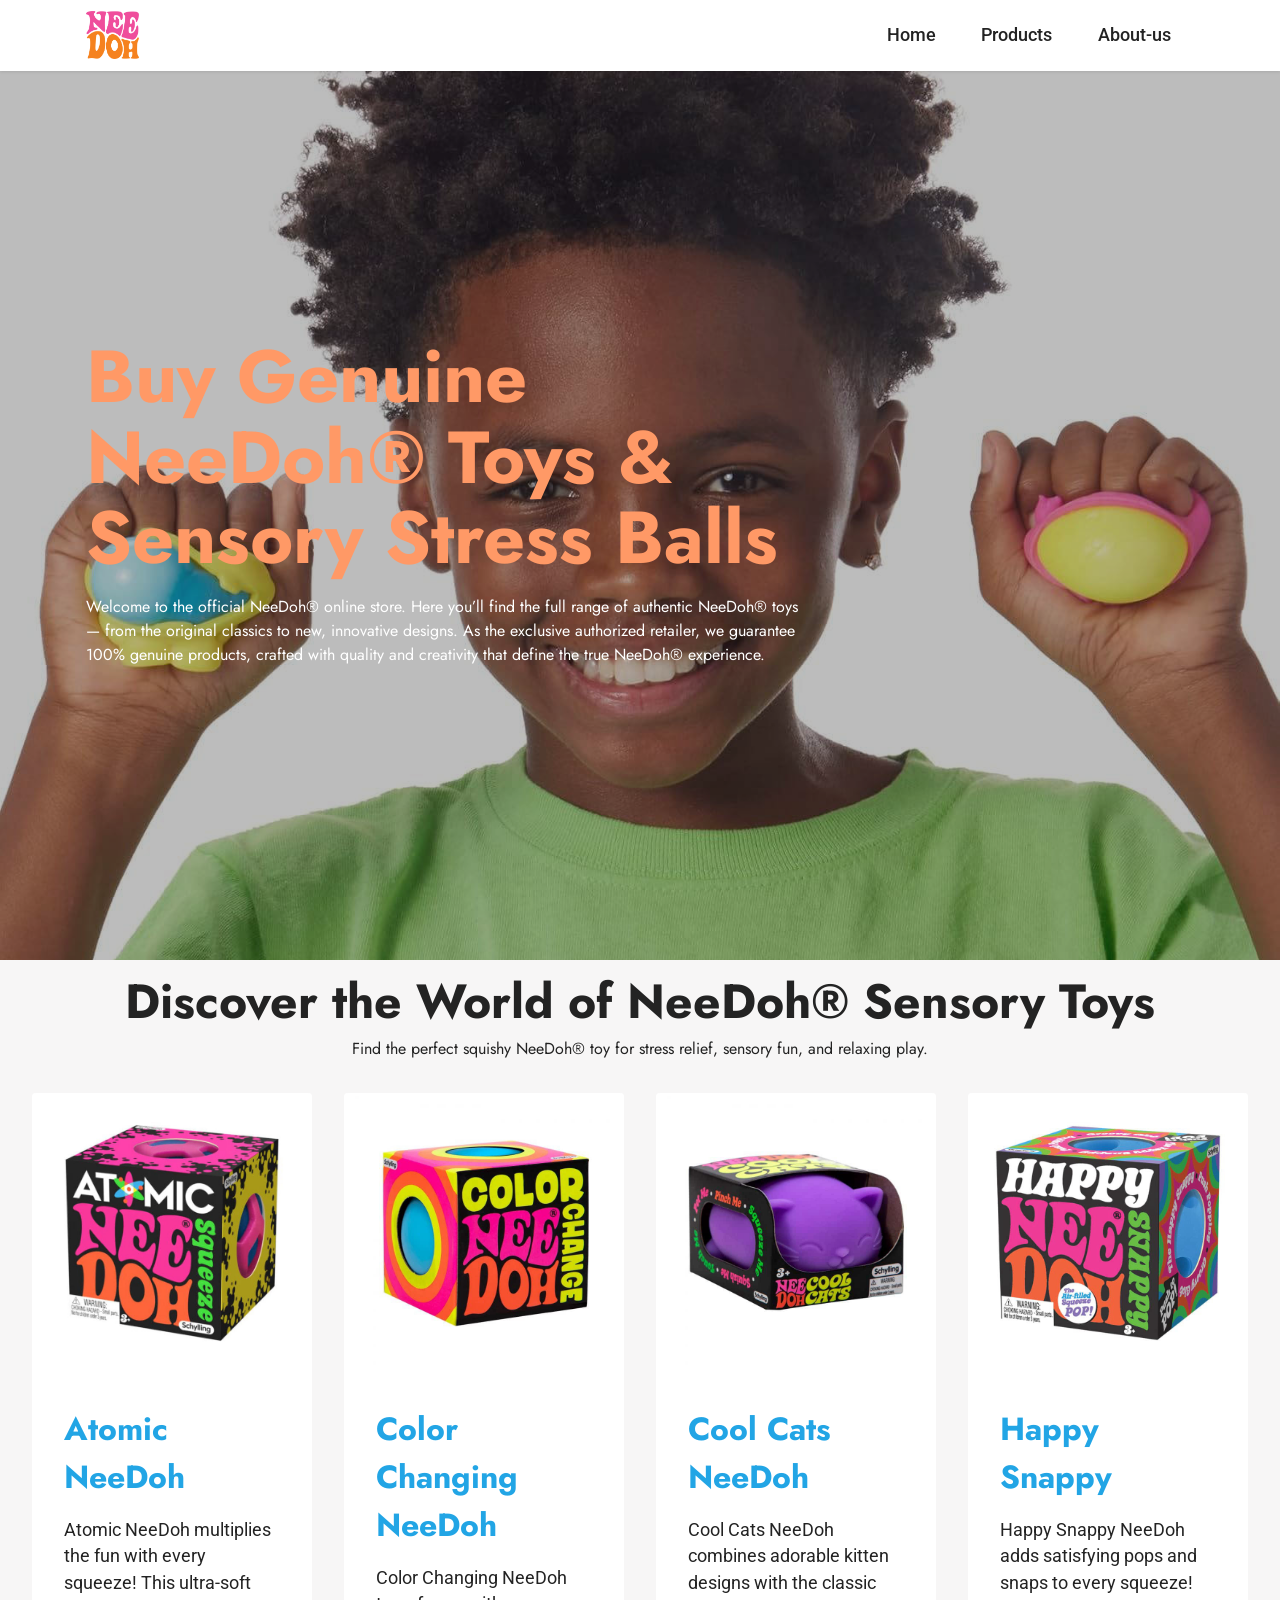
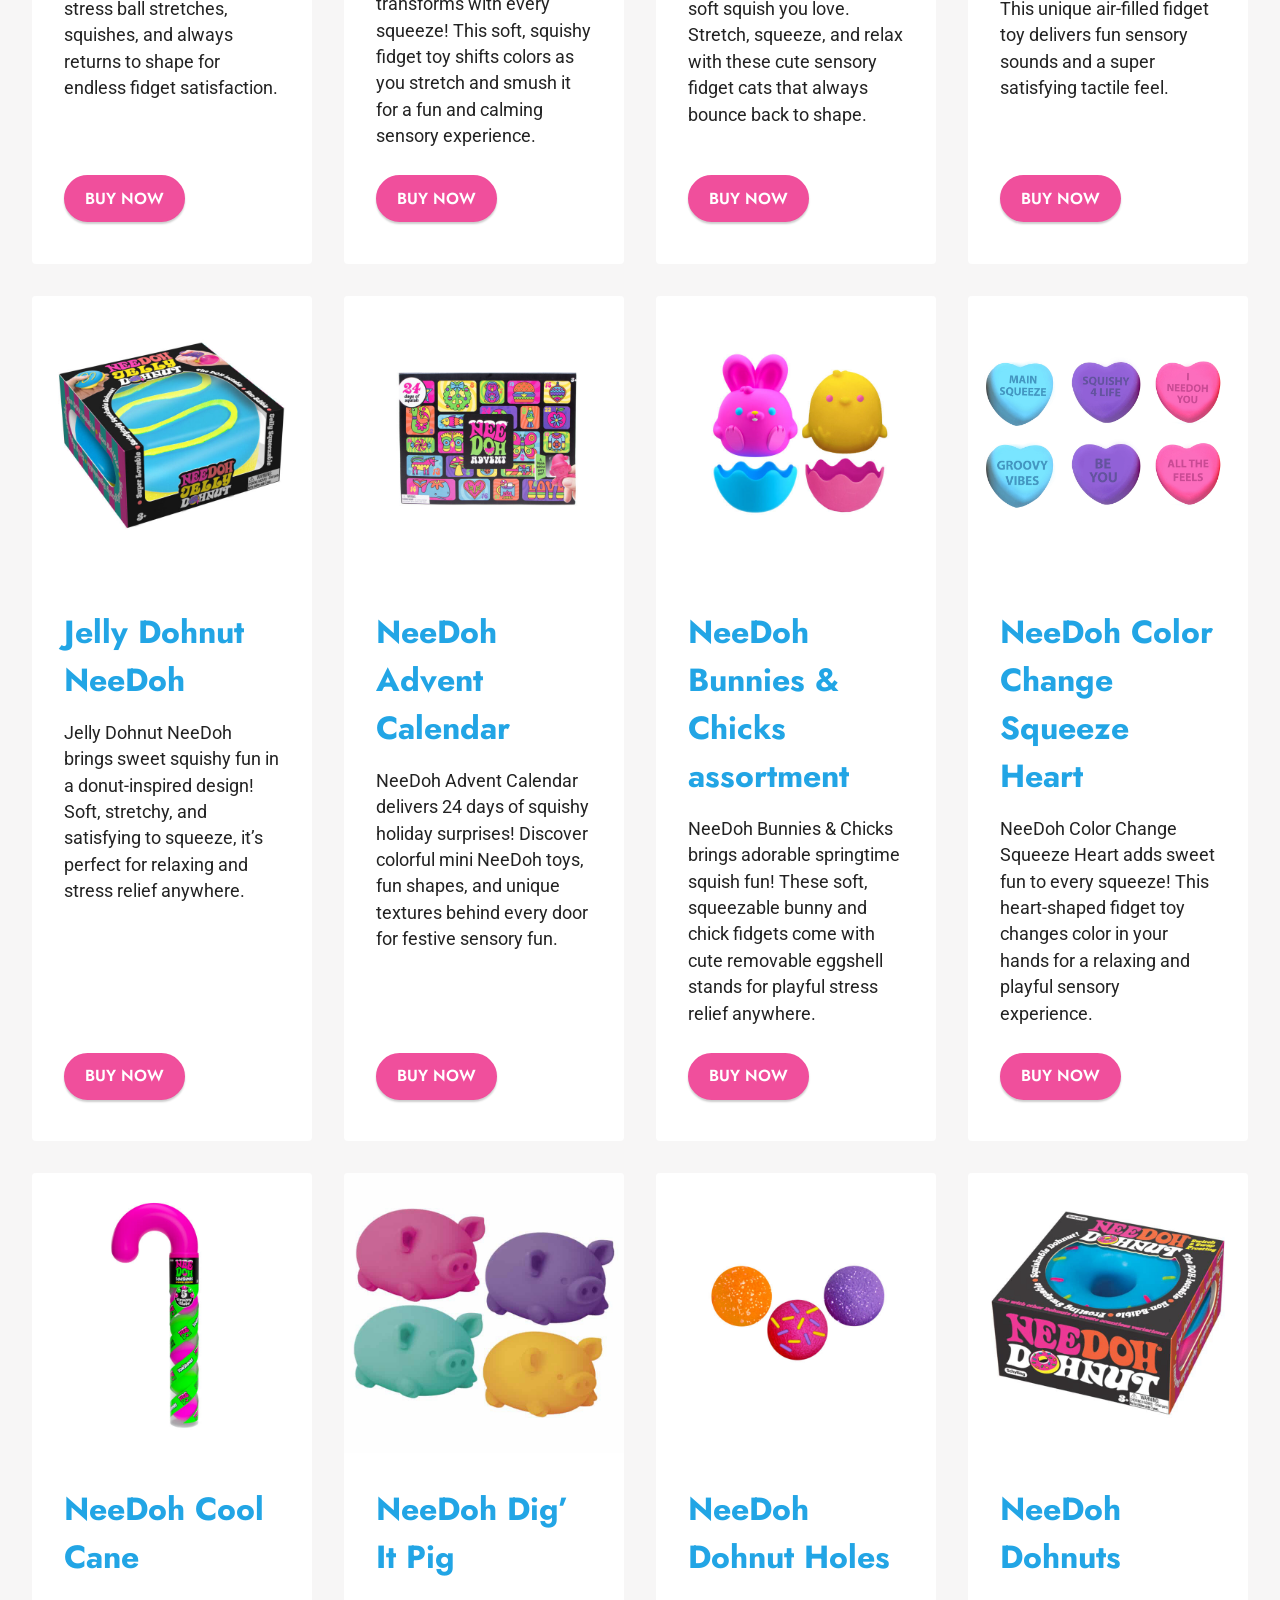
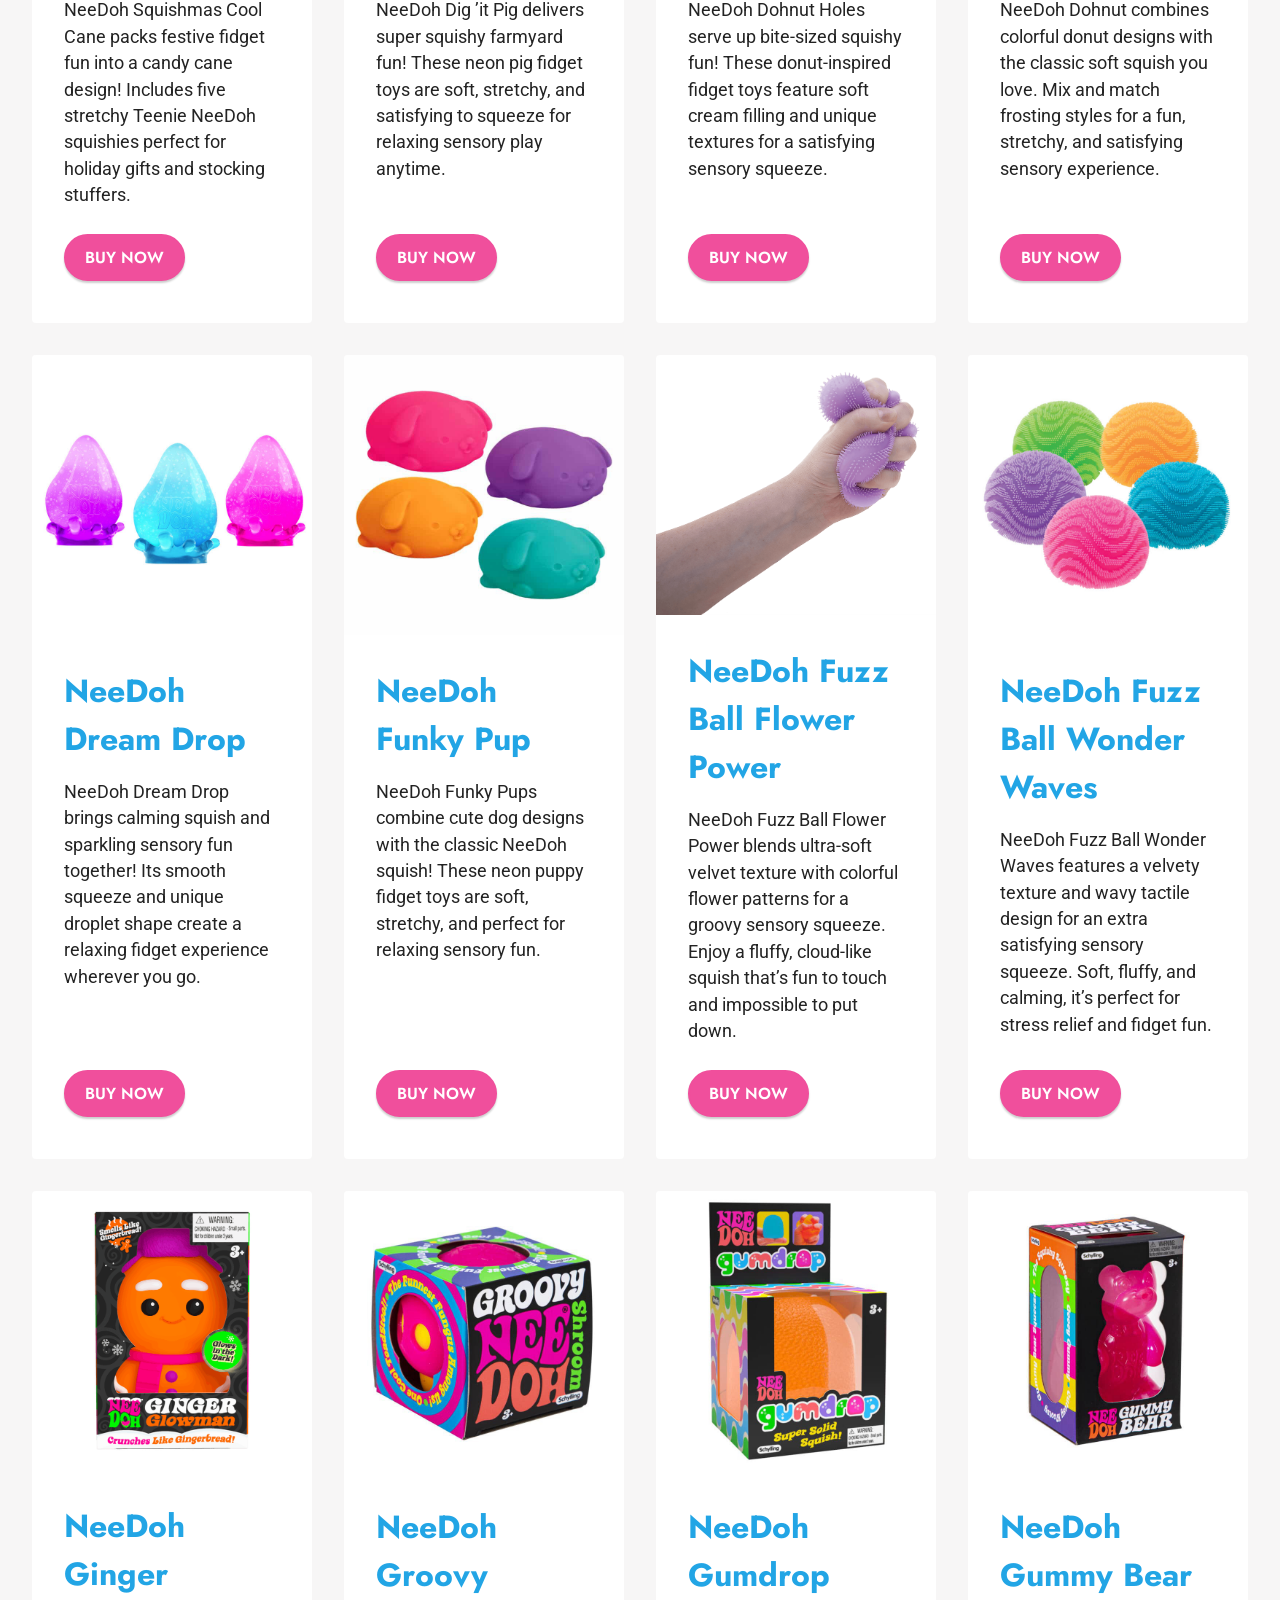
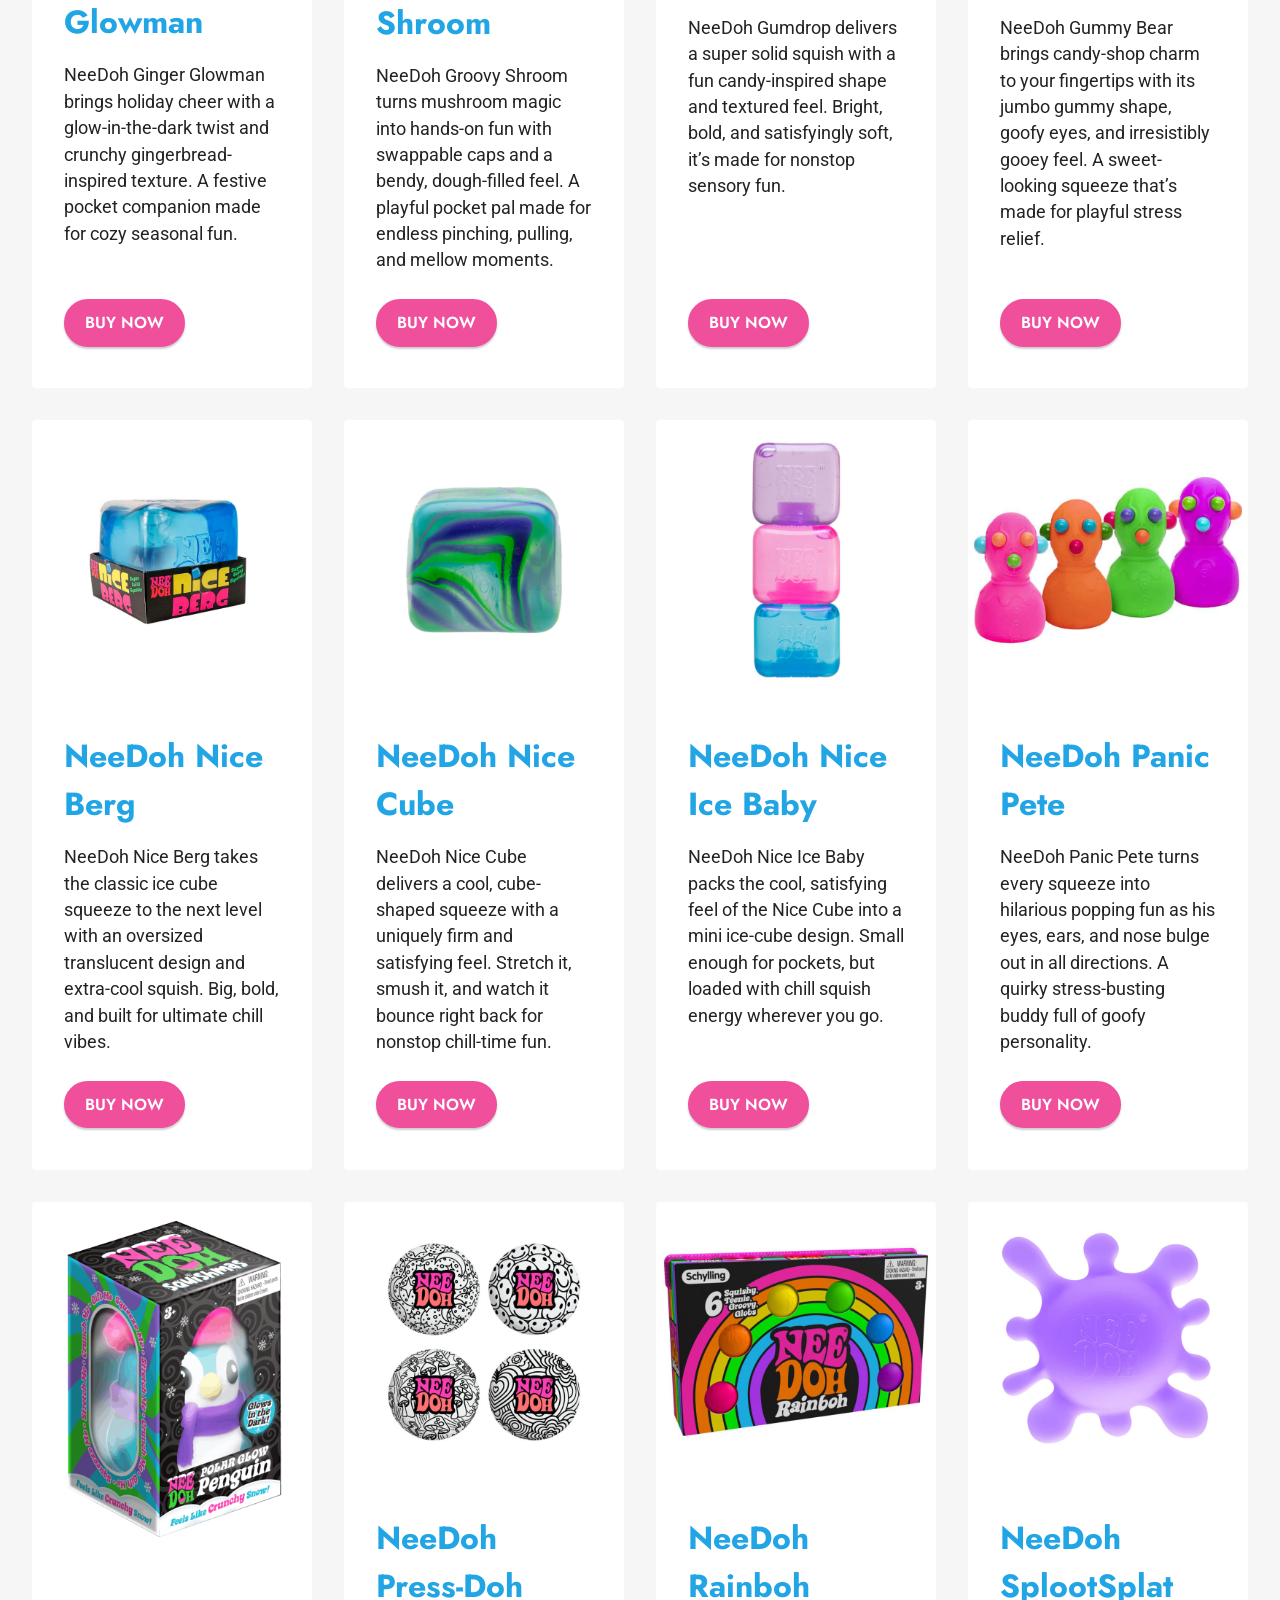
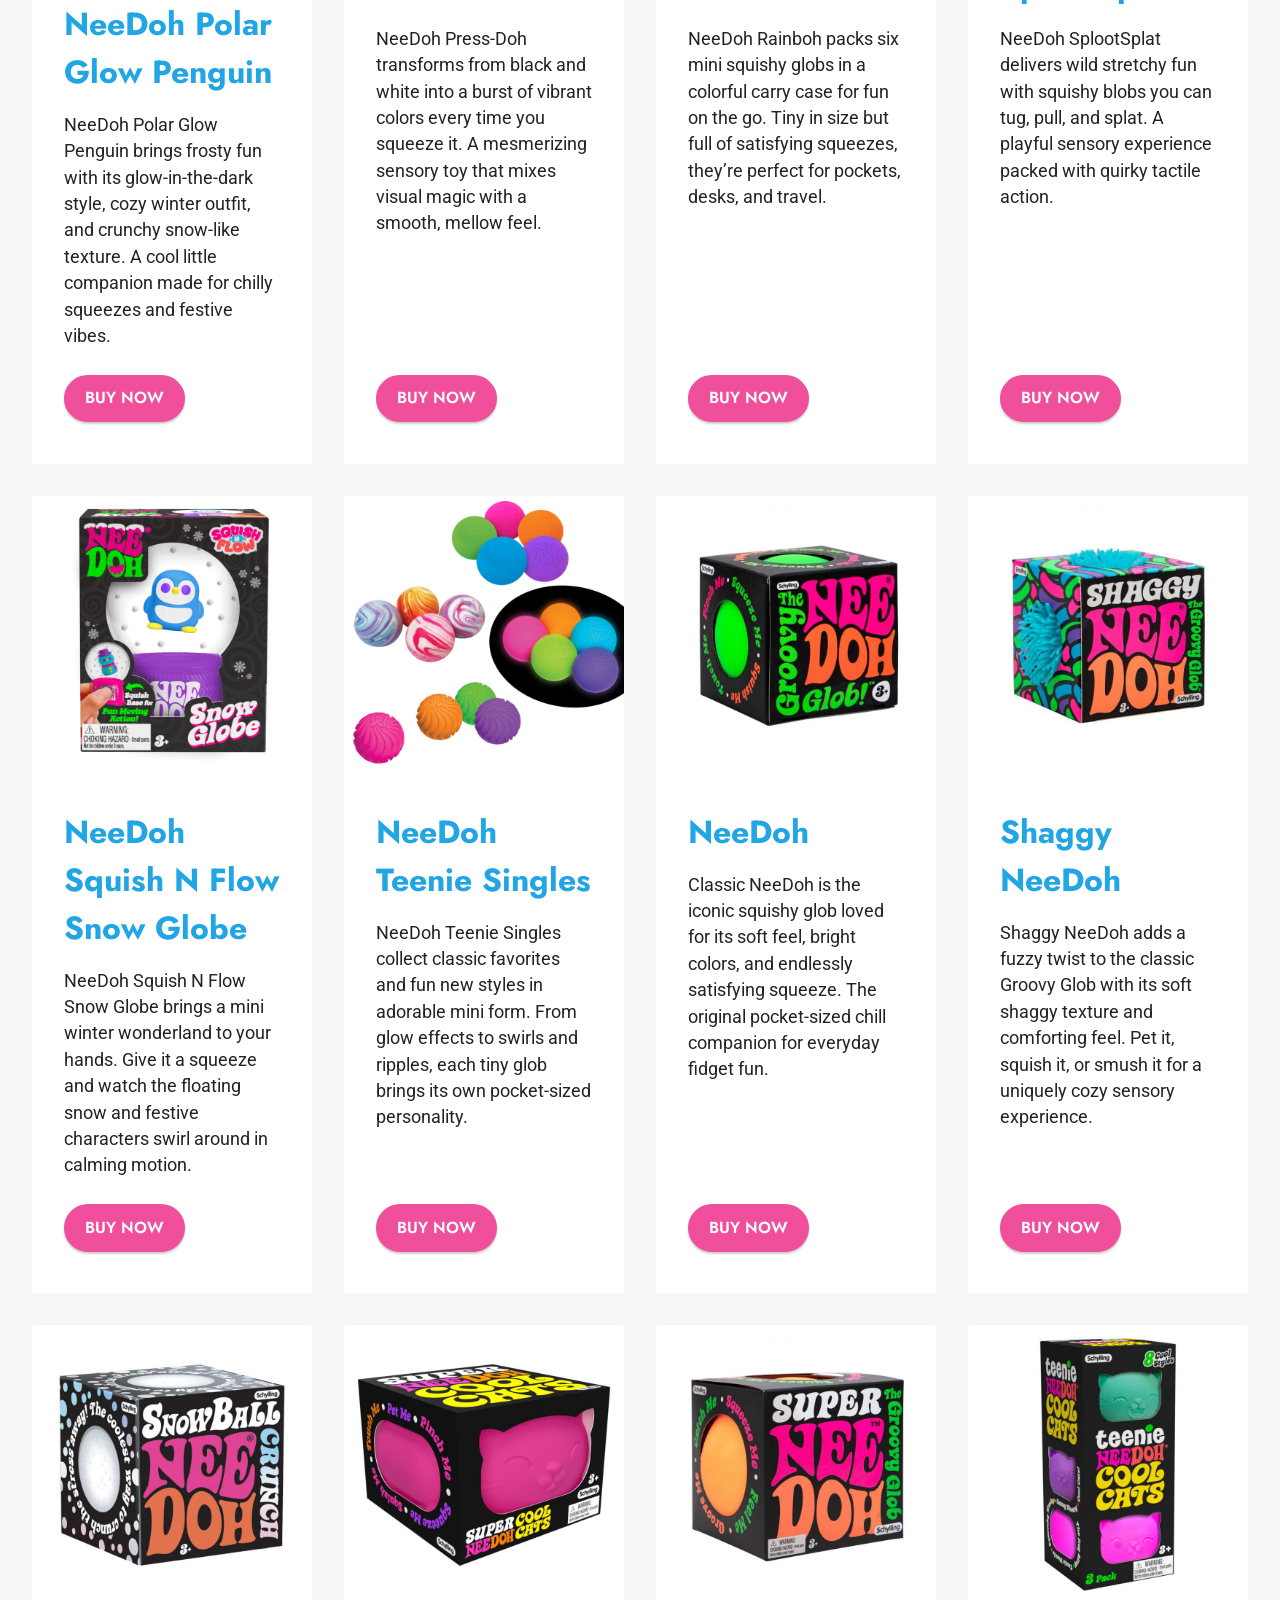
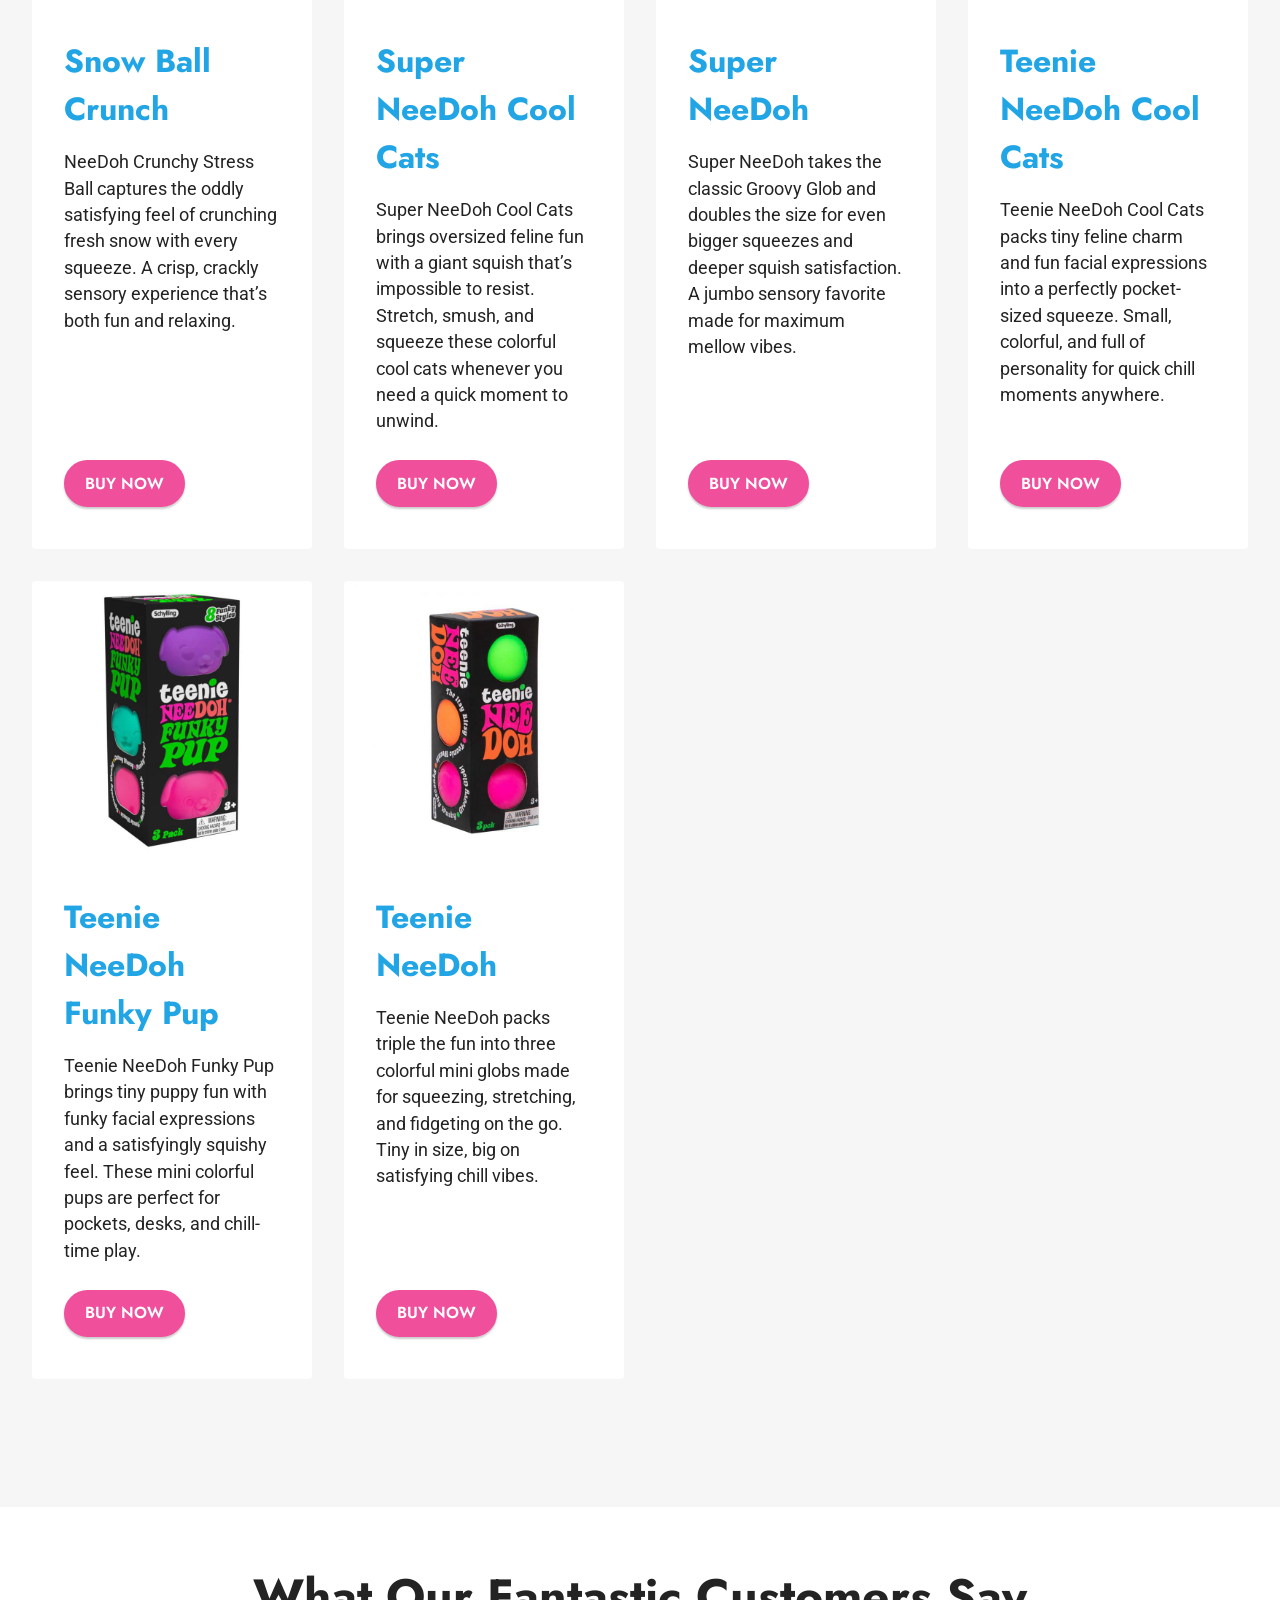
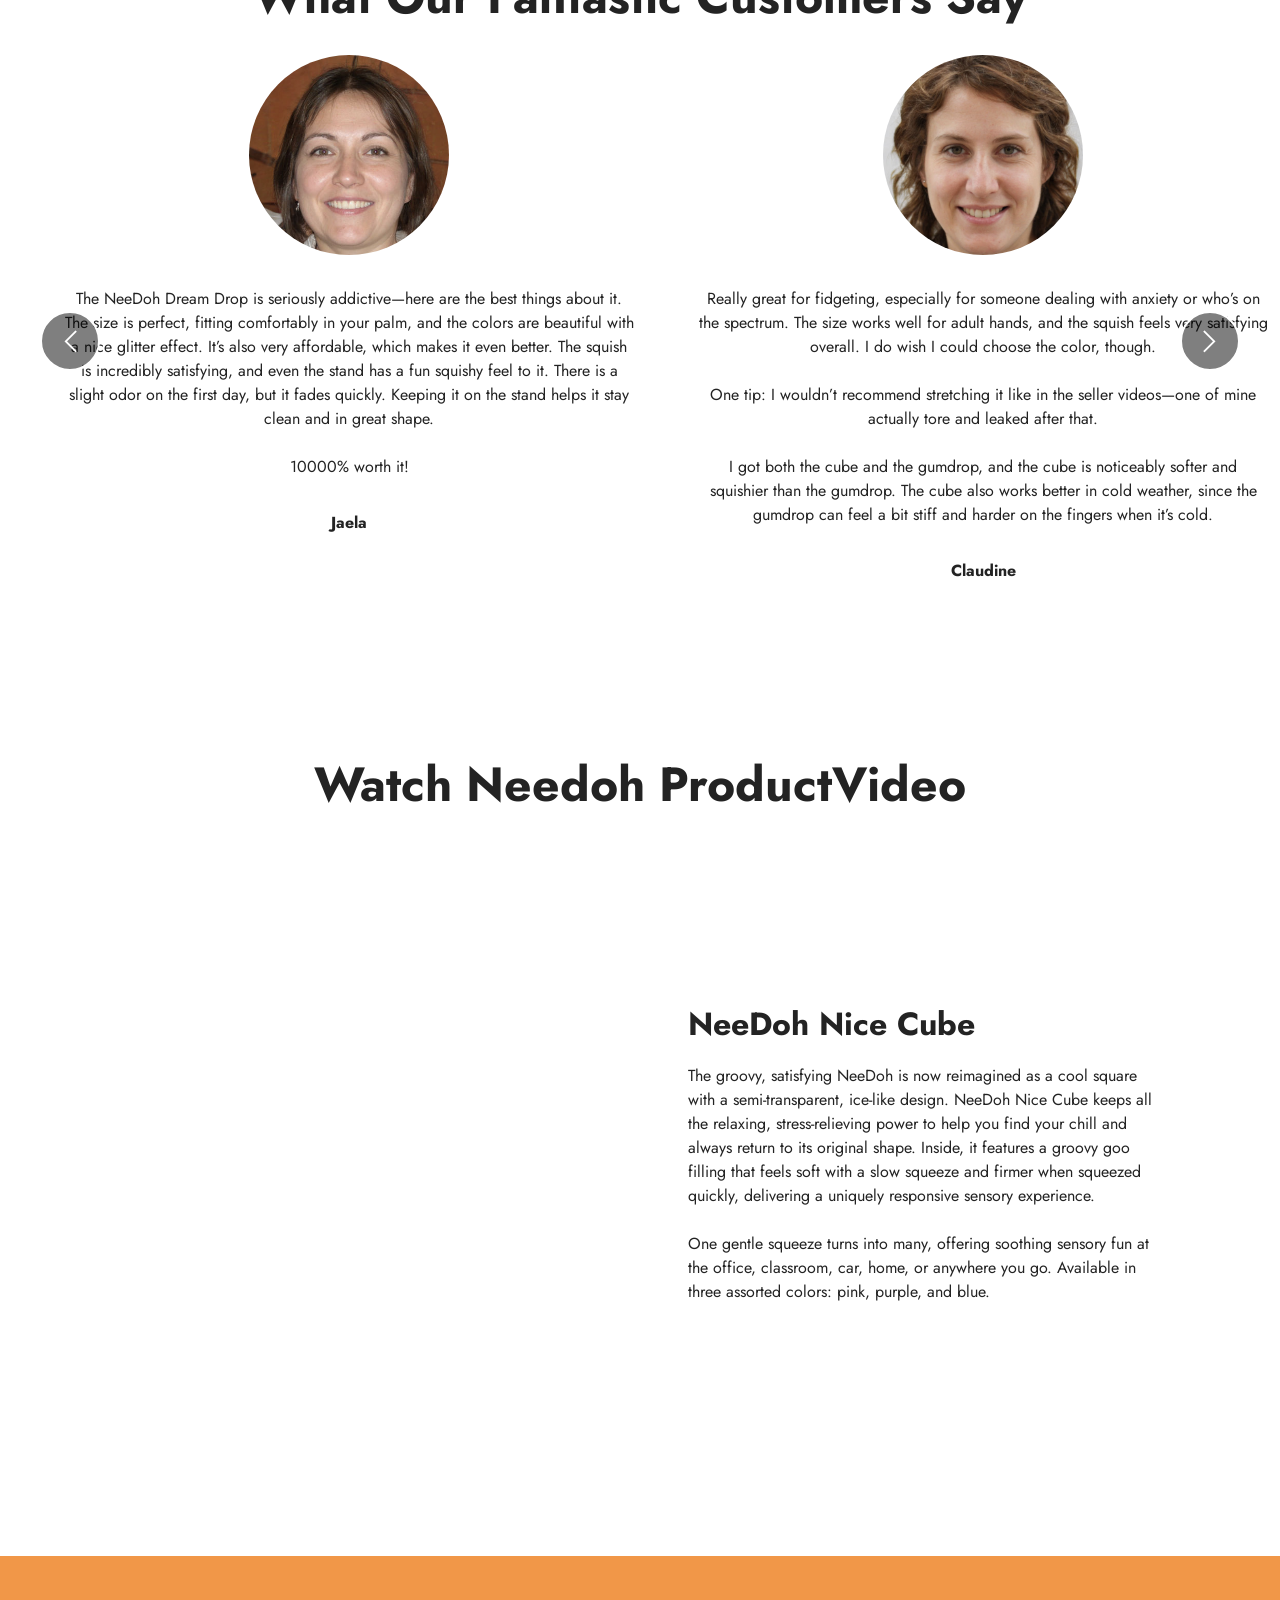
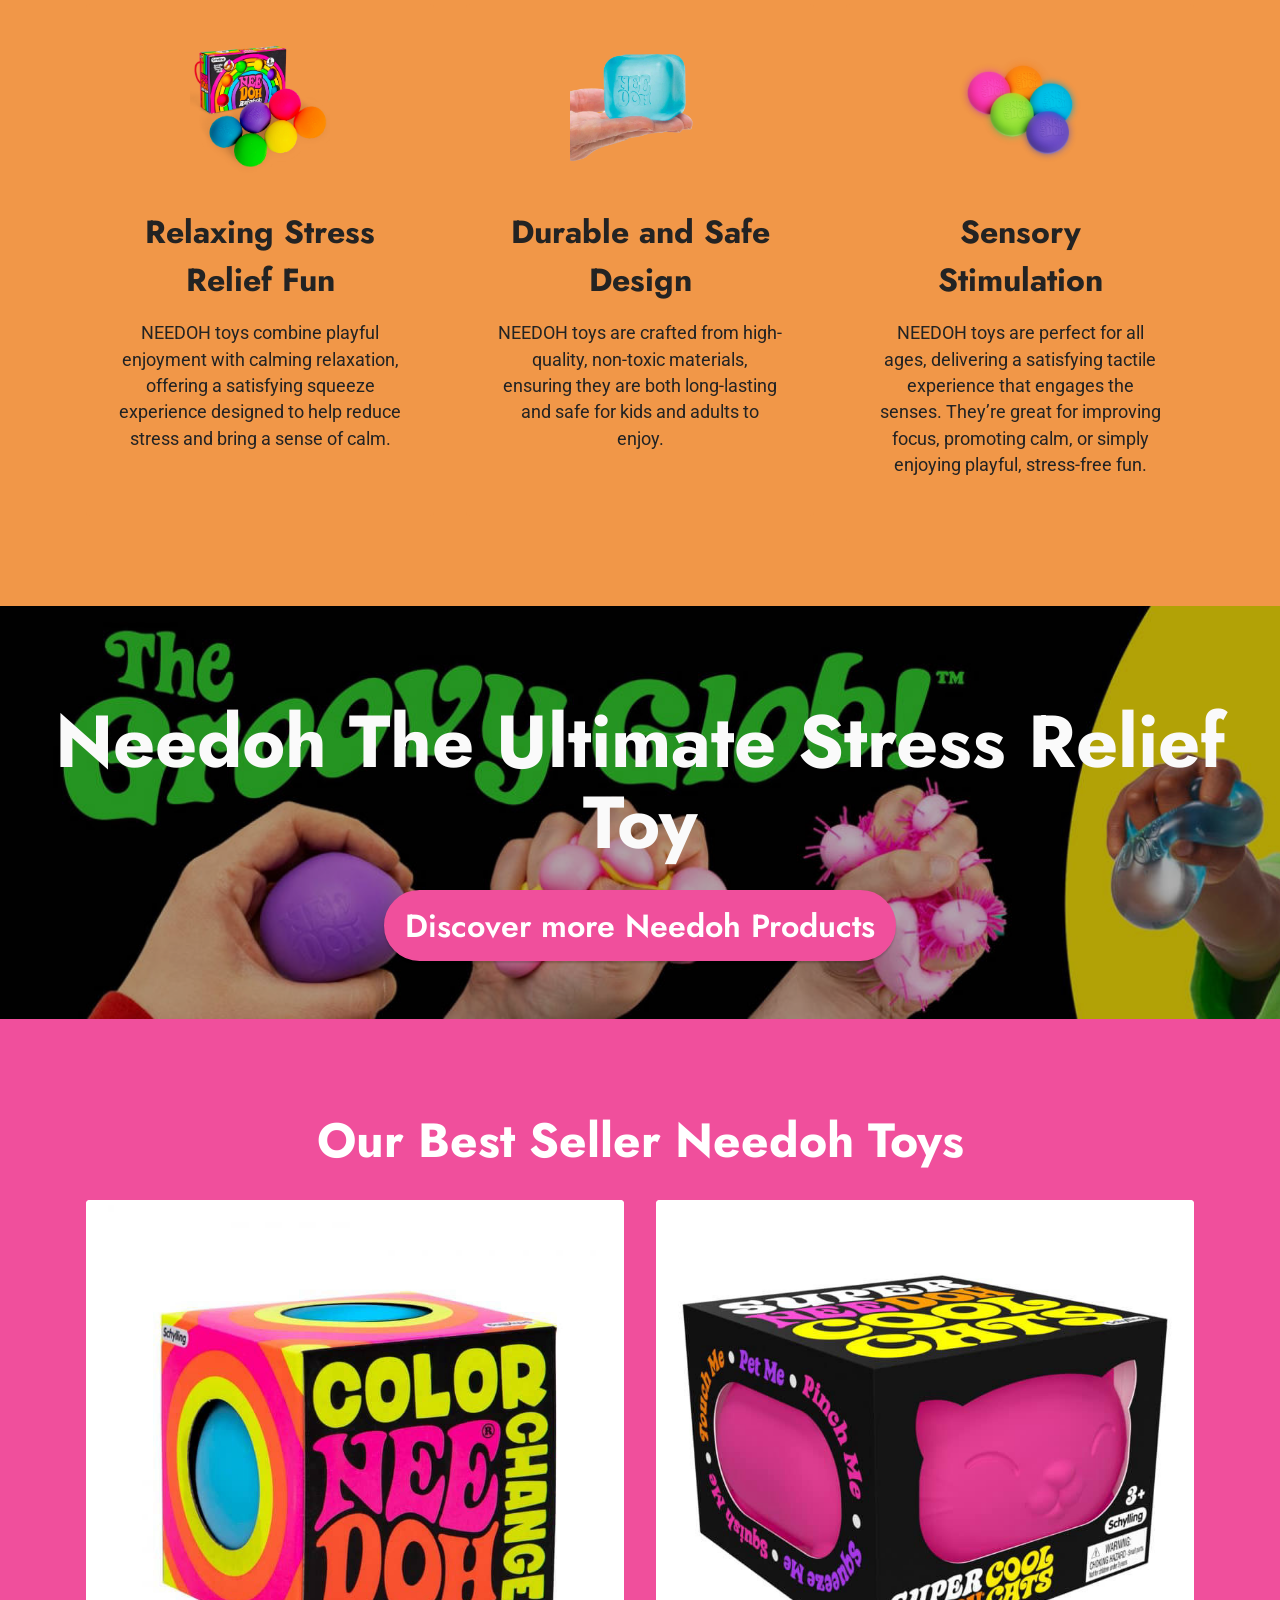
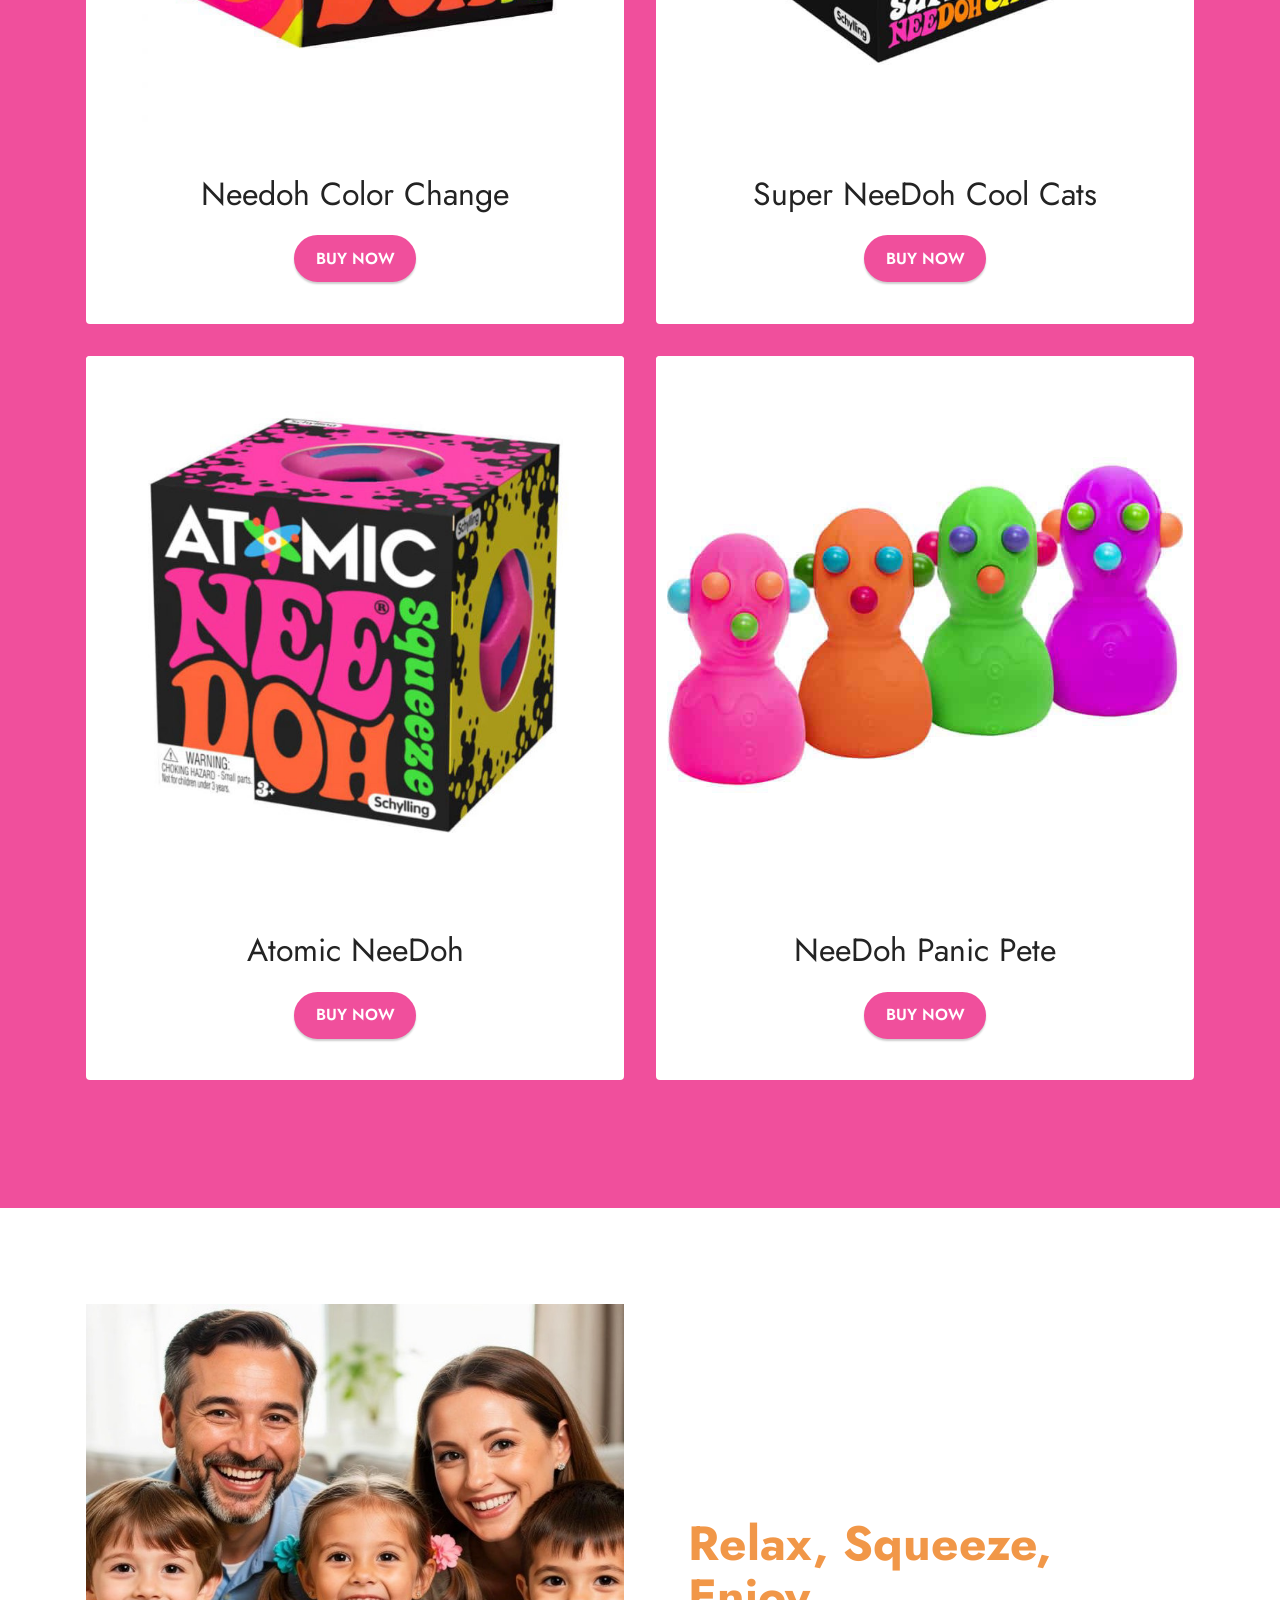
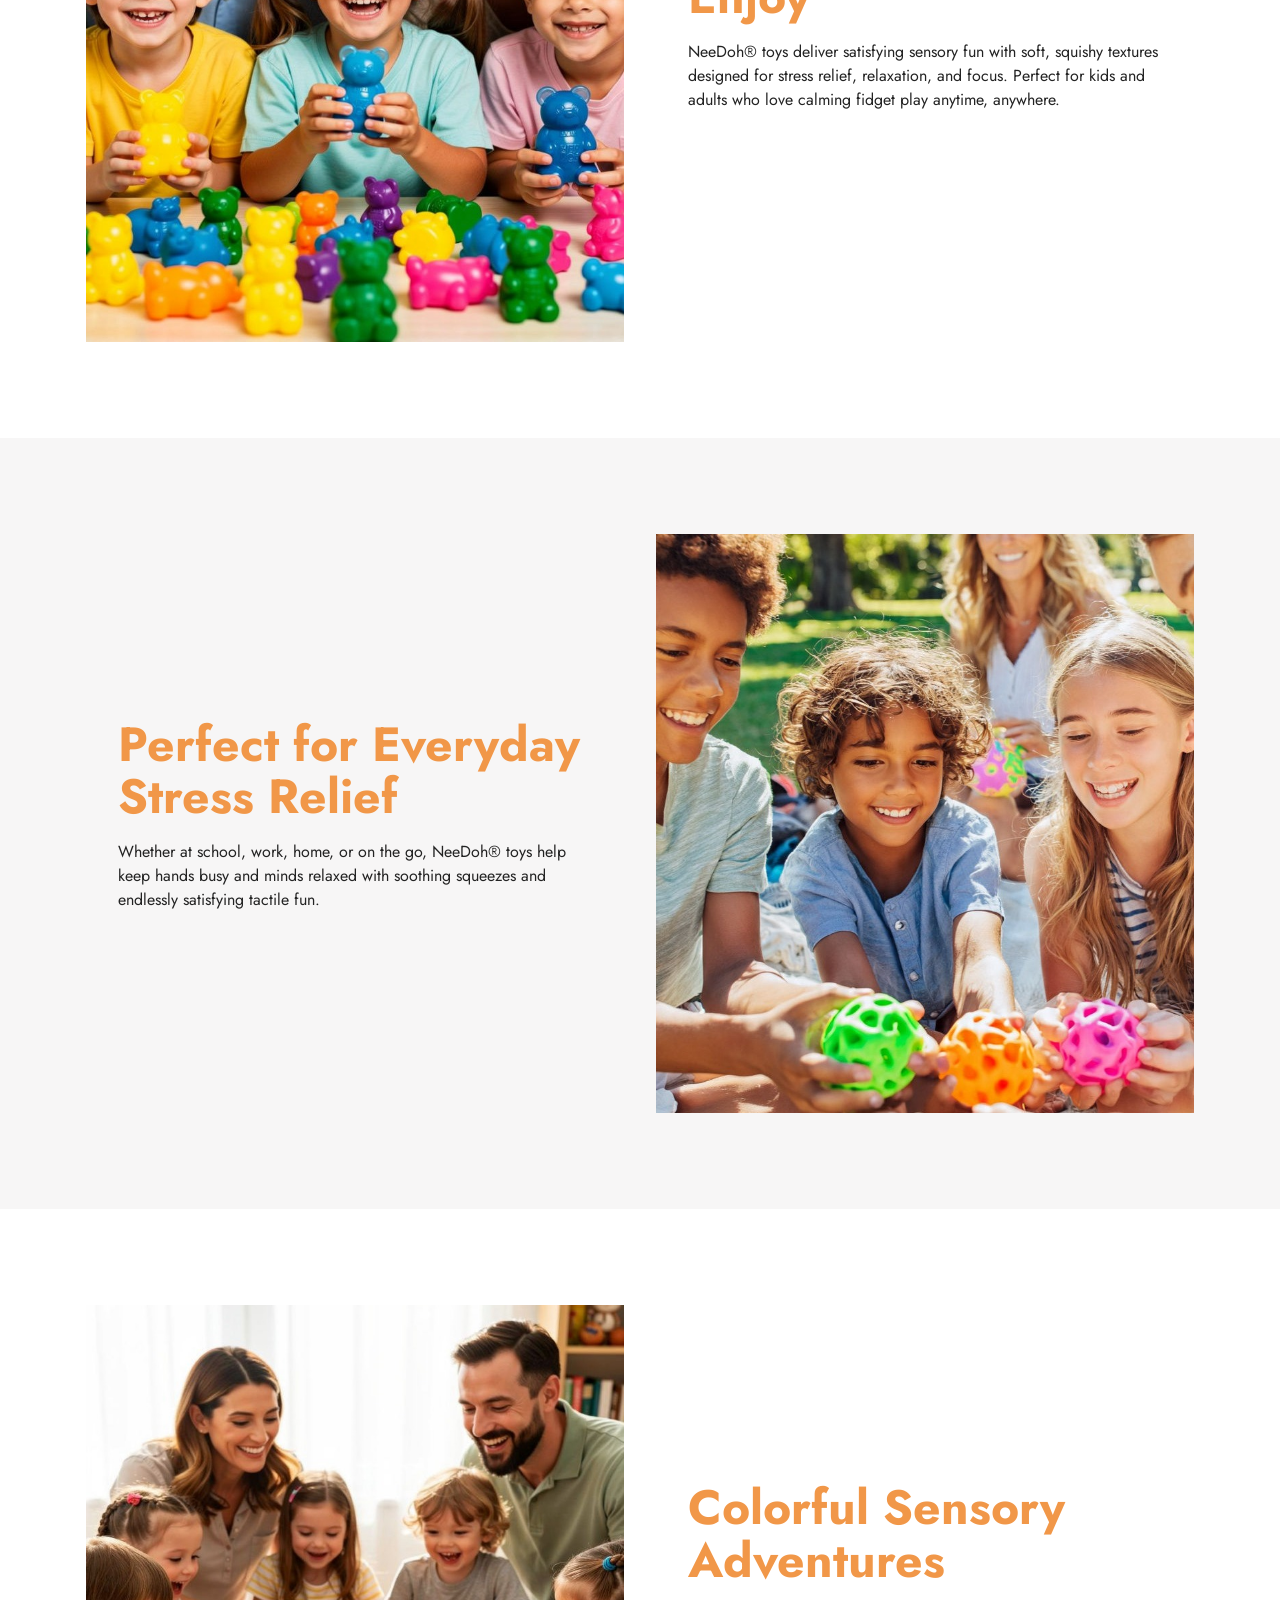
==== commit 3f7474e5: "update 001" ====
--- a/index.html
+++ b/index.html
@@ -1,7 +1,6 @@
 <!DOCTYPE html>
 <html  >
 <head>
-  <!-- Site made with Mobirise Website Builder v6.1.12, https://mobirise.com -->
   <meta charset="UTF-8">
   <meta http-equiv="X-UA-Compatible" content="IE=edge">
   <meta name="generator" content="Mobirise v6.1.12, mobirise.com">
@@ -26,7 +25,7 @@
   <noscript><link rel="stylesheet" href="https://fonts.googleapis.com/css?family=Jost:100,200,300,400,500,600,700,800,900,100i,200i,300i,400i,500i,600i,700i,800i,900i&display=swap"></noscript>
   <link rel="preload" href="https://fonts.googleapis.com/css?family=Roboto:100,100i,300,300i,400,400i,500,500i,700,700i,900,900i&display=swap" as="style" onload="this.onload=null;this.rel='stylesheet'">
   <noscript><link rel="stylesheet" href="https://fonts.googleapis.com/css?family=Roboto:100,100i,300,300i,400,400i,500,500i,700,700i,900,900i&display=swap"></noscript>
-  <link rel="preload" as="style" href="assets/mobirise/css/mbr-additional.css?v=jEgmf4"><link rel="stylesheet" href="assets/mobirise/css/mbr-additional.css?v=jEgmf4" type="text/css">
+  <link rel="preload" as="style" href="assets/mobirise/css/mbr-additional.css?v=mReTct"><link rel="stylesheet" href="assets/mobirise/css/mbr-additional.css?v=mReTct" type="text/css">
 
   
   
@@ -71,7 +70,7 @@
             </button>
             <div class="collapse navbar-collapse" id="navbarSupportedContent">
                 <ul class="navbar-nav nav-dropdown nav-right" data-app-modern-menu="true"><li class="nav-item"><a class="nav-link link text-black text-primary display-4" href="index.html">Home</a></li>
-                    <li class="nav-item"><a class="nav-link link text-black text-primary display-4" href="https://www.amazon.com/stores/Schylling/page/ECDC79D7-0634-4BAF-880C-28E572491C9E?tag=aitlahbib-20">Products</a></li>
+                    <li class="nav-item"><a class="nav-link link text-black text-primary display-4" href="index.html#features4-1">Products</a></li>
                     <li class="nav-item"><a class="nav-link link text-black text-primary display-4" href="about-us.html">About-us</a>
                     </li></ul>
                 
@@ -112,7 +111,7 @@
             <div class="item features-image сol-12 col-md-6 col-lg-3 active">
                 <div class="item-wrapper">
                     <div class="item-img">
-                        <a href="https://www.amazon.com/stores/Schylling/page/ECDC79D7-0634-4BAF-880C-28E572491C9E?tag=aitlahbib-20"><img src="assets/images/atomic20needoh-695x695.webp" alt="Atomic Needoh" title="" data-slide-to="0" data-bs-slide-to="0"></a>
+                        <a href="https://www.amazon.com/stores/Schylling/page/ECDC79D7-0634-4BAF-880C-28E572491C9E?tag=aitlahbib-20" target="_blank"><img src="assets/images/atomic20needoh-695x695.webp" alt="Atomic Needoh" title="" data-slide-to="0" data-bs-slide-to="0"></a>
                     </div>
                     <div class="item-content">
                         <h3 class="item-title mbr-fonts-style display-5"><strong>Atomic NeeDoh</strong></h3>
@@ -124,7 +123,7 @@
             </div><div class="item features-image сol-12 col-md-6 col-lg-3 active">
                 <div class="item-wrapper">
                     <div class="item-img">
-                        <a href="https://www.amazon.com/stores/Schylling/page/ECDC79D7-0634-4BAF-880C-28E572491C9E?tag=aitlahbib-20"><img src="assets/images/color20changing20needoh-768x768.webp" alt="Color Changing NeeDoh" title="" data-slide-to="1" data-bs-slide-to="1"></a>
+                        <a href="https://www.amazon.com/stores/Schylling/page/ECDC79D7-0634-4BAF-880C-28E572491C9E?tag=aitlahbib-20" target="_blank"><img src="assets/images/color20changing20needoh-768x768.webp" alt="Color Changing NeeDoh" title="" data-slide-to="1" data-bs-slide-to="1"></a>
                     </div>
                     <div class="item-content">
                         <h3 class="item-title mbr-fonts-style display-5"><strong>Color Changing NeeDoh</strong></h3>
@@ -136,7 +135,7 @@
             </div><div class="item features-image сol-12 col-md-6 col-lg-3 active">
                 <div class="item-wrapper">
                     <div class="item-img">
-                        <a href="https://www.amazon.com/stores/Schylling/page/ECDC79D7-0634-4BAF-880C-28E572491C9E?tag=aitlahbib-20"><img src="assets/images/cool20cats20needoh-768x768.webp" alt="Cool Cats NeeDoh" title="" data-slide-to="2" data-bs-slide-to="2"></a>
+                        <a href="https://www.amazon.com/stores/Schylling/page/ECDC79D7-0634-4BAF-880C-28E572491C9E?tag=aitlahbib-20" target="_blank"><img src="assets/images/cool20cats20needoh-768x768.webp" alt="Cool Cats NeeDoh" title="" data-slide-to="2" data-bs-slide-to="2"></a>
                     </div>
                     <div class="item-content">
                         <h3 class="item-title mbr-fonts-style display-5"><strong>Cool Cats NeeDoh</strong></h3>
@@ -148,7 +147,7 @@
             </div><div class="item features-image сol-12 col-md-6 col-lg-3 active">
                 <div class="item-wrapper">
                     <div class="item-img">
-                        <a href="https://www.amazon.com/stores/Schylling/page/ECDC79D7-0634-4BAF-880C-28E572491C9E?tag=aitlahbib-20"><img src="assets/images/happy20snappy-768x768.webp" alt="Happy Snappy" title="" data-slide-to="3" data-bs-slide-to="3"></a>
+                        <a href="https://www.amazon.com/stores/Schylling/page/ECDC79D7-0634-4BAF-880C-28E572491C9E?tag=aitlahbib-20" target="_blank"><img src="assets/images/happy20snappy-768x768.webp" alt="Happy Snappy" title="" data-slide-to="3" data-bs-slide-to="3"></a>
                     </div>
                     <div class="item-content">
                         <h3 class="item-title mbr-fonts-style display-5"><strong>Happy Snappy</strong></h3>
@@ -160,7 +159,7 @@
             </div><div class="item features-image сol-12 col-md-6 col-lg-3 active">
                 <div class="item-wrapper">
                     <div class="item-img">
-                        <a href="https://www.amazon.com/stores/Schylling/page/ECDC79D7-0634-4BAF-880C-28E572491C9E?tag=aitlahbib-20"><img src="assets/images/jelly20dohnut20needoh-768x768.webp" alt="Jelly Dohnut NeeDoh" title="" data-slide-to="4" data-bs-slide-to="4"></a>
+                        <a href="https://www.amazon.com/stores/Schylling/page/ECDC79D7-0634-4BAF-880C-28E572491C9E?tag=aitlahbib-20" target="_blank"><img src="assets/images/jelly20dohnut20needoh-768x768.webp" alt="Jelly Dohnut NeeDoh" title="" data-slide-to="4" data-bs-slide-to="4"></a>
                     </div>
                     <div class="item-content">
                         <h3 class="item-title mbr-fonts-style display-5"><strong>Jelly Dohnut NeeDoh</strong></h3>
@@ -172,7 +171,7 @@
             </div><div class="item features-image сol-12 col-md-6 col-lg-3 active">
                 <div class="item-wrapper">
                     <div class="item-img">
-                        <a href="https://www.amazon.com/stores/Schylling/page/ECDC79D7-0634-4BAF-880C-28E572491C9E?tag=aitlahbib-20"><img src="assets/images/needoh20advent20calendar-768x768.webp" alt="NeeDoh Advent Calendar" title="" data-slide-to="5" data-bs-slide-to="5"></a>
+                        <a href="https://www.amazon.com/stores/Schylling/page/ECDC79D7-0634-4BAF-880C-28E572491C9E?tag=aitlahbib-20" target="_blank"><img src="assets/images/needoh20advent20calendar-768x768.webp" alt="NeeDoh Advent Calendar" title="" data-slide-to="5" data-bs-slide-to="5"></a>
                     </div>
                     <div class="item-content">
                         <h3 class="item-title mbr-fonts-style display-5"><strong>NeeDoh Advent Calendar</strong></h3>
@@ -184,7 +183,7 @@
             </div><div class="item features-image сol-12 col-md-6 col-lg-3 active">
                 <div class="item-wrapper">
                     <div class="item-img">
-                        <a href="https://www.amazon.com/stores/Schylling/page/ECDC79D7-0634-4BAF-880C-28E572491C9E?tag=aitlahbib-20"><img src="assets/images/needoh20bunnies2020chicks20assortment20-768x768.webp" alt="NeeDoh Bunnies &amp; Chicks assortment" title="" data-slide-to="6" data-bs-slide-to="6"></a>
+                        <a href="https://www.amazon.com/stores/Schylling/page/ECDC79D7-0634-4BAF-880C-28E572491C9E?tag=aitlahbib-20" target="_blank"><img src="assets/images/needoh20bunnies2020chicks20assortment20-768x768.webp" alt="NeeDoh Bunnies &amp; Chicks assortment" title="" data-slide-to="6" data-bs-slide-to="6"></a>
                     </div>
                     <div class="item-content">
                         <h3 class="item-title mbr-fonts-style display-5"><strong>NeeDoh Bunnies &amp; Chicks assortment</strong></h3>
@@ -196,7 +195,7 @@
             </div><div class="item features-image сol-12 col-md-6 col-lg-3 active">
                 <div class="item-wrapper">
                     <div class="item-img">
-                        <a href="https://www.amazon.com/stores/Schylling/page/ECDC79D7-0634-4BAF-880C-28E572491C9E?tag=aitlahbib-20"><img src="assets/images/needoh20color20change20squeeze20heart-2000x2000.webp" alt="NeeDoh Color Change Squeeze Heart" title="" data-slide-to="7" data-bs-slide-to="7"></a>
+                        <a href="https://www.amazon.com/stores/Schylling/page/ECDC79D7-0634-4BAF-880C-28E572491C9E?tag=aitlahbib-20" target="_blank"><img src="assets/images/needoh20color20change20squeeze20heart-2000x2000.webp" alt="NeeDoh Color Change Squeeze Heart" title="" data-slide-to="7" data-bs-slide-to="7"></a>
                     </div>
                     <div class="item-content">
                         <h3 class="item-title mbr-fonts-style display-5"><strong>NeeDoh Color Change Squeeze Heart</strong></h3>
@@ -208,7 +207,7 @@
             </div><div class="item features-image сol-12 col-md-6 col-lg-3 active">
                 <div class="item-wrapper">
                     <div class="item-img">
-                        <a href="https://www.amazon.com/stores/Schylling/page/ECDC79D7-0634-4BAF-880C-28E572491C9E?tag=aitlahbib-20"><img src="assets/images/needoh20cool20cane-768x768.webp" alt="NeeDoh Cool Cane" title="" data-slide-to="8" data-bs-slide-to="8"></a>
+                        <a href="https://www.amazon.com/stores/Schylling/page/ECDC79D7-0634-4BAF-880C-28E572491C9E?tag=aitlahbib-20" target="_blank"><img src="assets/images/needoh20cool20cane-768x768.webp" alt="NeeDoh Cool Cane" title="" data-slide-to="8" data-bs-slide-to="8"></a>
                     </div>
                     <div class="item-content">
                         <h3 class="item-title mbr-fonts-style display-5"><strong>NeeDoh Cool Cane</strong></h3>
@@ -220,7 +219,7 @@
             </div><div class="item features-image сol-12 col-md-6 col-lg-3 active">
                 <div class="item-wrapper">
                     <div class="item-img">
-                        <a href="https://www.amazon.com/stores/Schylling/page/ECDC79D7-0634-4BAF-880C-28E572491C9E?tag=aitlahbib-20"><img src="assets/images/needoh20dige2809920it20pig-768x768.webp" alt="NeeDoh Dig’ It Pig" title="" data-slide-to="9" data-bs-slide-to="9"></a>
+                        <a href="https://www.amazon.com/stores/Schylling/page/ECDC79D7-0634-4BAF-880C-28E572491C9E?tag=aitlahbib-20" target="_blank"><img src="assets/images/needoh20dige2809920it20pig-768x768.webp" alt="NeeDoh Dig’ It Pig" title="" data-slide-to="9" data-bs-slide-to="9"></a>
                     </div>
                     <div class="item-content">
                         <h3 class="item-title mbr-fonts-style display-5"><strong>NeeDoh Dig’ It Pig</strong></h3>
@@ -232,7 +231,7 @@
             </div><div class="item features-image сol-12 col-md-6 col-lg-3 active">
                 <div class="item-wrapper">
                     <div class="item-img">
-                        <a href="https://www.amazon.com/stores/Schylling/page/ECDC79D7-0634-4BAF-880C-28E572491C9E?tag=aitlahbib-20"><img src="assets/images/needoh20dohnut20holes-768x768.webp" alt="NeeDoh Dohnut Holes" title="" data-slide-to="10" data-bs-slide-to="10"></a>
+                        <a href="https://www.amazon.com/stores/Schylling/page/ECDC79D7-0634-4BAF-880C-28E572491C9E?tag=aitlahbib-20" target="_blank"><img src="assets/images/needoh20dohnut20holes-768x768.webp" alt="NeeDoh Dohnut Holes" title="" data-slide-to="10" data-bs-slide-to="10"></a>
                     </div>
                     <div class="item-content">
                         <h3 class="item-title mbr-fonts-style display-5"><strong>NeeDoh Dohnut Holes</strong></h3>
@@ -244,7 +243,7 @@
             </div><div class="item features-image сol-12 col-md-6 col-lg-3 active">
                 <div class="item-wrapper">
                     <div class="item-img">
-                        <a href="https://www.amazon.com/stores/Schylling/page/ECDC79D7-0634-4BAF-880C-28E572491C9E?tag=aitlahbib-20"><img src="assets/images/needoh20dohnuts-768x768.webp" alt="NeeDoh Dohnuts" title="" data-slide-to="11" data-bs-slide-to="11"></a>
+                        <a href="https://www.amazon.com/stores/Schylling/page/ECDC79D7-0634-4BAF-880C-28E572491C9E?tag=aitlahbib-20" target="_blank"><img src="assets/images/needoh20dohnuts-768x768.webp" alt="NeeDoh Dohnuts" title="" data-slide-to="11" data-bs-slide-to="11"></a>
                     </div>
                     <div class="item-content">
                         <h3 class="item-title mbr-fonts-style display-5"><strong>NeeDoh Dohnuts</strong></h3>
@@ -256,7 +255,7 @@
             </div><div class="item features-image сol-12 col-md-6 col-lg-3 active">
                 <div class="item-wrapper">
                     <div class="item-img">
-                        <a href="https://www.amazon.com/stores/Schylling/page/ECDC79D7-0634-4BAF-880C-28E572491C9E?tag=aitlahbib-20"><img src="assets/images/needoh20dream20drop-768x768.webp" alt="NeeDoh Dream Drop" title="" data-slide-to="12" data-bs-slide-to="12"></a>
+                        <a href="https://www.amazon.com/stores/Schylling/page/ECDC79D7-0634-4BAF-880C-28E572491C9E?tag=aitlahbib-20" target="_blank"><img src="assets/images/needoh20dream20drop-768x768.webp" alt="NeeDoh Dream Drop" title="" data-slide-to="12" data-bs-slide-to="12"></a>
                     </div>
                     <div class="item-content">
                         <h3 class="item-title mbr-fonts-style display-5"><strong>NeeDoh Dream Drop</strong></h3>
@@ -268,7 +267,7 @@
             </div><div class="item features-image сol-12 col-md-6 col-lg-3 active">
                 <div class="item-wrapper">
                     <div class="item-img">
-                        <a href="https://www.amazon.com/stores/Schylling/page/ECDC79D7-0634-4BAF-880C-28E572491C9E?tag=aitlahbib-20"><img src="assets/images/needoh20funky20pup-768x768.webp" alt="NeeDoh Funky Pup" title="" data-slide-to="13" data-bs-slide-to="13"></a>
+                        <a href="https://www.amazon.com/stores/Schylling/page/ECDC79D7-0634-4BAF-880C-28E572491C9E?tag=aitlahbib-20" target="_blank"><img src="assets/images/needoh20funky20pup-768x768.webp" alt="NeeDoh Funky Pup" title="" data-slide-to="13" data-bs-slide-to="13"></a>
                     </div>
                     <div class="item-content">
                         <h3 class="item-title mbr-fonts-style display-5"><strong>NeeDoh Funky Pup</strong></h3>
@@ -280,7 +279,7 @@
             </div><div class="item features-image сol-12 col-md-6 col-lg-3 active">
                 <div class="item-wrapper">
                     <div class="item-img">
-                        <a href="https://www.amazon.com/stores/Schylling/page/ECDC79D7-0634-4BAF-880C-28E572491C9E?tag=aitlahbib-20"><img src="assets/images/needoh20fuzz20ball20flower20power-768x713.webp" alt="NeeDoh Fuzz Ball Flower Power" title="" data-slide-to="14" data-bs-slide-to="14"></a>
+                        <a href="https://www.amazon.com/stores/Schylling/page/ECDC79D7-0634-4BAF-880C-28E572491C9E?tag=aitlahbib-20" target="_blank"><img src="assets/images/needoh20fuzz20ball20flower20power-768x713.webp" alt="NeeDoh Fuzz Ball Flower Power" title="" data-slide-to="14" data-bs-slide-to="14"></a>
                     </div>
                     <div class="item-content">
                         <h3 class="item-title mbr-fonts-style display-5"><strong>NeeDoh Fuzz Ball Flower Power</strong></h3>
@@ -292,7 +291,7 @@
             </div><div class="item features-image сol-12 col-md-6 col-lg-3 active">
                 <div class="item-wrapper">
                     <div class="item-img">
-                        <a href="https://www.amazon.com/stores/Schylling/page/ECDC79D7-0634-4BAF-880C-28E572491C9E?tag=aitlahbib-20"><img src="assets/images/needoh20fuzz20ball20wonder20waves-768x768.webp" alt="NeeDoh Fuzz Ball Wonder Waves" title="" data-slide-to="15" data-bs-slide-to="15"></a>
+                        <a href="https://www.amazon.com/stores/Schylling/page/ECDC79D7-0634-4BAF-880C-28E572491C9E?tag=aitlahbib-20" target="_blank"><img src="assets/images/needoh20fuzz20ball20wonder20waves-768x768.webp" alt="NeeDoh Fuzz Ball Wonder Waves" title="" data-slide-to="15" data-bs-slide-to="15"></a>
                     </div>
                     <div class="item-content">
                         <h3 class="item-title mbr-fonts-style display-5"><strong>NeeDoh Fuzz Ball Wonder Waves</strong></h3>
@@ -304,7 +303,7 @@
             </div><div class="item features-image сol-12 col-md-6 col-lg-3 active">
                 <div class="item-wrapper">
                     <div class="item-img">
-                        <a href="https://www.amazon.com/stores/Schylling/page/ECDC79D7-0634-4BAF-880C-28E572491C9E?tag=aitlahbib-20"><img src="assets/images/needoh20ginger20glowman-768x767.webp" alt="NeeDoh Ginger Glowman" title="" data-slide-to="16" data-bs-slide-to="16"></a>
+                        <a href="https://www.amazon.com/stores/Schylling/page/ECDC79D7-0634-4BAF-880C-28E572491C9E?tag=aitlahbib-20" target="_blank"><img src="assets/images/needoh20ginger20glowman-768x767.webp" alt="NeeDoh Ginger Glowman" title="" data-slide-to="16" data-bs-slide-to="16"></a>
                     </div>
                     <div class="item-content">
                         <h3 class="item-title mbr-fonts-style display-5"><strong>NeeDoh Ginger Glowman</strong></h3>
@@ -316,7 +315,7 @@
             </div><div class="item features-image сol-12 col-md-6 col-lg-3 active">
                 <div class="item-wrapper">
                     <div class="item-img">
-                        <a href="https://www.amazon.com/stores/Schylling/page/ECDC79D7-0634-4BAF-880C-28E572491C9E?tag=aitlahbib-20"><img src="assets/images/needoh20groovy20shroom-768x768.webp" alt="NeeDoh Groovy Shroom" title="" data-slide-to="17" data-bs-slide-to="17"></a>
+                        <a href="https://www.amazon.com/stores/Schylling/page/ECDC79D7-0634-4BAF-880C-28E572491C9E?tag=aitlahbib-20" target="_blank"><img src="assets/images/needoh20groovy20shroom-768x768.webp" alt="NeeDoh Groovy Shroom" title="" data-slide-to="17" data-bs-slide-to="17"></a>
                     </div>
                     <div class="item-content">
                         <h3 class="item-title mbr-fonts-style display-5"><strong>NeeDoh Groovy Shroom</strong></h3>
@@ -328,7 +327,7 @@
             </div><div class="item features-image сol-12 col-md-6 col-lg-3 active">
                 <div class="item-wrapper">
                     <div class="item-img">
-                        <a href="https://www.amazon.com/stores/Schylling/page/ECDC79D7-0634-4BAF-880C-28E572491C9E?tag=aitlahbib-20"><img src="assets/images/needoh20gumdrop-768x768.webp" alt="NeeDoh Gumdrop" title="" data-slide-to="18" data-bs-slide-to="18"></a>
+                        <a href="https://www.amazon.com/stores/Schylling/page/ECDC79D7-0634-4BAF-880C-28E572491C9E?tag=aitlahbib-20" target="_blank"><img src="assets/images/needoh20gumdrop-768x768.webp" alt="NeeDoh Gumdrop" title="" data-slide-to="18" data-bs-slide-to="18"></a>
                     </div>
                     <div class="item-content">
                         <h3 class="item-title mbr-fonts-style display-5"><strong>NeeDoh Gumdrop</strong></h3>
@@ -340,7 +339,7 @@
             </div><div class="item features-image сol-12 col-md-6 col-lg-3 active">
                 <div class="item-wrapper">
                     <div class="item-img">
-                        <a href="https://www.amazon.com/stores/Schylling/page/ECDC79D7-0634-4BAF-880C-28E572491C9E?tag=aitlahbib-20"><img src="assets/images/needoh20gummy20bear-768x768.webp" alt="NeeDoh Gummy Bear" title="" data-slide-to="19" data-bs-slide-to="19"></a>
+                        <a href="https://www.amazon.com/stores/Schylling/page/ECDC79D7-0634-4BAF-880C-28E572491C9E?tag=aitlahbib-20" target="_blank"><img src="assets/images/needoh20gummy20bear-768x768.webp" alt="NeeDoh Gummy Bear" title="" data-slide-to="19" data-bs-slide-to="19"></a>
                     </div>
                     <div class="item-content">
                         <h3 class="item-title mbr-fonts-style display-5"><strong>NeeDoh Gummy Bear</strong></h3>
@@ -352,7 +351,7 @@
             </div><div class="item features-image сol-12 col-md-6 col-lg-3 active">
                 <div class="item-wrapper">
                     <div class="item-img">
-                        <a href="https://www.amazon.com/stores/Schylling/page/ECDC79D7-0634-4BAF-880C-28E572491C9E?tag=aitlahbib-20"><img src="assets/images/needoh20nice20berg-768x768.webp" alt="NeeDoh Nice Berg" title="" data-slide-to="20" data-bs-slide-to="20"></a>
+                        <a href="https://www.amazon.com/stores/Schylling/page/ECDC79D7-0634-4BAF-880C-28E572491C9E?tag=aitlahbib-20" target="_blank"><img src="assets/images/needoh20nice20berg-768x768.webp" alt="NeeDoh Nice Berg" title="" data-slide-to="20" data-bs-slide-to="20"></a>
                     </div>
                     <div class="item-content">
                         <h3 class="item-title mbr-fonts-style display-5"><strong>NeeDoh Nice Berg</strong></h3>
@@ -364,7 +363,7 @@
             </div><div class="item features-image сol-12 col-md-6 col-lg-3 active">
                 <div class="item-wrapper">
                     <div class="item-img">
-                        <a href="https://www.amazon.com/stores/Schylling/page/ECDC79D7-0634-4BAF-880C-28E572491C9E?tag=aitlahbib-20"><img src="assets/images/needoh20nice20cube20swirl-768x768.webp" alt="NeeDoh Nice Cube" title="" data-slide-to="21" data-bs-slide-to="21"></a>
+                        <a href="https://www.amazon.com/stores/Schylling/page/ECDC79D7-0634-4BAF-880C-28E572491C9E?tag=aitlahbib-20" target="_blank"><img src="assets/images/needoh20nice20cube20swirl-768x768.webp" alt="NeeDoh Nice Cube" title="" data-slide-to="21" data-bs-slide-to="21"></a>
                     </div>
                     <div class="item-content">
                         <h3 class="item-title mbr-fonts-style display-5"><strong>NeeDoh Nice Cube</strong></h3>
@@ -376,7 +375,7 @@
             </div><div class="item features-image сol-12 col-md-6 col-lg-3 active">
                 <div class="item-wrapper">
                     <div class="item-img">
-                        <a href="https://www.amazon.com/stores/Schylling/page/ECDC79D7-0634-4BAF-880C-28E572491C9E?tag=aitlahbib-20"><img src="assets/images/needoh20nice20ice20baby-768x768.webp" alt="NeeDoh Nice Ice Baby" title="" data-slide-to="22" data-bs-slide-to="22"></a>
+                        <a href="https://www.amazon.com/stores/Schylling/page/ECDC79D7-0634-4BAF-880C-28E572491C9E?tag=aitlahbib-20" target="_blank"><img src="assets/images/needoh20nice20ice20baby-768x768.webp" alt="NeeDoh Nice Ice Baby" title="" data-slide-to="22" data-bs-slide-to="22"></a>
                     </div>
                     <div class="item-content">
                         <h3 class="item-title mbr-fonts-style display-5"><strong>NeeDoh Nice Ice Baby</strong></h3>
@@ -388,7 +387,7 @@
             </div><div class="item features-image сol-12 col-md-6 col-lg-3 active">
                 <div class="item-wrapper">
                     <div class="item-img">
-                        <a href="https://www.amazon.com/stores/Schylling/page/ECDC79D7-0634-4BAF-880C-28E572491C9E?tag=aitlahbib-20"><img src="assets/images/needoh20panic20pete-768x768.webp" alt="NeeDoh Panic Pete" title="" data-slide-to="23" data-bs-slide-to="23"></a>
+                        <a href="https://www.amazon.com/stores/Schylling/page/ECDC79D7-0634-4BAF-880C-28E572491C9E?tag=aitlahbib-20" target="_blank"><img src="assets/images/needoh20panic20pete-768x768.webp" alt="NeeDoh Panic Pete" title="" data-slide-to="23" data-bs-slide-to="23"></a>
                     </div>
                     <div class="item-content">
                         <h3 class="item-title mbr-fonts-style display-5"><strong>NeeDoh Panic Pete</strong></h3>
@@ -400,7 +399,7 @@
             </div><div class="item features-image сol-12 col-md-6 col-lg-3 active">
                 <div class="item-wrapper">
                     <div class="item-img">
-                        <a href="https://www.amazon.com/stores/Schylling/page/ECDC79D7-0634-4BAF-880C-28E572491C9E?tag=aitlahbib-20"><img src="assets/images/needoh20polar20glow20penguin-768x1004.webp" alt="NeeDoh Polar Glow Penguin" title="" data-slide-to="24" data-bs-slide-to="24"></a>
+                        <a href="https://www.amazon.com/stores/Schylling/page/ECDC79D7-0634-4BAF-880C-28E572491C9E?tag=aitlahbib-20" target="_blank"><img src="assets/images/needoh20polar20glow20penguin-768x1004.webp" alt="NeeDoh Polar Glow Penguin" title="" data-slide-to="24" data-bs-slide-to="24"></a>
                     </div>
                     <div class="item-content">
                         <h3 class="item-title mbr-fonts-style display-5"><strong>NeeDoh Polar Glow Penguin</strong></h3>
@@ -412,7 +411,7 @@
             </div><div class="item features-image сol-12 col-md-6 col-lg-3 active">
                 <div class="item-wrapper">
                     <div class="item-img">
-                        <a href="https://www.amazon.com/stores/Schylling/page/ECDC79D7-0634-4BAF-880C-28E572491C9E?tag=aitlahbib-20"><img src="assets/images/needoh20press-doh-768x768.webp" alt="NeeDoh Press-Doh" title="" data-slide-to="25" data-bs-slide-to="25"></a>
+                        <a href="https://www.amazon.com/stores/Schylling/page/ECDC79D7-0634-4BAF-880C-28E572491C9E?tag=aitlahbib-20" target="_blank"><img src="assets/images/needoh20press-doh-768x768.webp" alt="NeeDoh Press-Doh" title="" data-slide-to="25" data-bs-slide-to="25"></a>
                     </div>
                     <div class="item-content">
                         <h3 class="item-title mbr-fonts-style display-5"><strong>NeeDoh Press-Doh</strong></h3>
@@ -424,7 +423,7 @@
             </div><div class="item features-image сol-12 col-md-6 col-lg-3 active">
                 <div class="item-wrapper">
                     <div class="item-img">
-                        <a href="https://www.amazon.com/stores/Schylling/page/ECDC79D7-0634-4BAF-880C-28E572491C9E?tag=aitlahbib-20"><img src="assets/images/needoh20rainboh-768x768.webp" alt="NeeDoh Press-Doh" title="" data-slide-to="26" data-bs-slide-to="26"></a>
+                        <a href="https://www.amazon.com/stores/Schylling/page/ECDC79D7-0634-4BAF-880C-28E572491C9E?tag=aitlahbib-20" target="_blank"><img src="assets/images/needoh20rainboh-768x768.webp" alt="NeeDoh Press-Doh" title="" data-slide-to="26" data-bs-slide-to="26"></a>
                     </div>
                     <div class="item-content">
                         <h3 class="item-title mbr-fonts-style display-5"><strong>NeeDoh Rainboh</strong></h3>
@@ -436,7 +435,7 @@
             </div><div class="item features-image сol-12 col-md-6 col-lg-3 active">
                 <div class="item-wrapper">
                     <div class="item-img">
-                        <a href="https://www.amazon.com/stores/Schylling/page/ECDC79D7-0634-4BAF-880C-28E572491C9E?tag=aitlahbib-20"><img src="assets/images/needoh20splootsplat-768x768.webp" alt="NeeDoh SplootSplat" title="" data-slide-to="27" data-bs-slide-to="27"></a>
+                        <a href="https://www.amazon.com/stores/Schylling/page/ECDC79D7-0634-4BAF-880C-28E572491C9E?tag=aitlahbib-20" target="_blank"><img src="assets/images/needoh20splootsplat-768x768.webp" alt="NeeDoh SplootSplat" title="" data-slide-to="27" data-bs-slide-to="27"></a>
                     </div>
                     <div class="item-content">
                         <h3 class="item-title mbr-fonts-style display-5"><strong>NeeDoh SplootSplat</strong></h3>
@@ -448,7 +447,7 @@
             </div><div class="item features-image сol-12 col-md-6 col-lg-3 active">
                 <div class="item-wrapper">
                     <div class="item-img">
-                        <a href="https://www.amazon.com/stores/Schylling/page/ECDC79D7-0634-4BAF-880C-28E572491C9E?tag=aitlahbib-20"><img src="assets/images/needoh20squish20n20flow20snow20globe-768x768.webp" alt="NeeDoh Squish N Flow Snow Globe" title="" data-slide-to="28" data-bs-slide-to="28"></a>
+                        <a href="https://www.amazon.com/stores/Schylling/page/ECDC79D7-0634-4BAF-880C-28E572491C9E?tag=aitlahbib-20" target="_blank"><img src="assets/images/needoh20squish20n20flow20snow20globe-768x768.webp" alt="NeeDoh Squish N Flow Snow Globe" title="" data-slide-to="28" data-bs-slide-to="28"></a>
                     </div>
                     <div class="item-content">
                         <h3 class="item-title mbr-fonts-style display-5"><strong>NeeDoh Squish N Flow Snow Globe</strong></h3>
@@ -460,7 +459,7 @@
             </div><div class="item features-image сol-12 col-md-6 col-lg-3 active">
                 <div class="item-wrapper">
                     <div class="item-img">
-                        <a href="https://www.amazon.com/stores/Schylling/page/ECDC79D7-0634-4BAF-880C-28E572491C9E?tag=aitlahbib-20"><img src="assets/images/needoh20teenie20singles-768x768.webp" alt="NeeDoh Teenie Singles" title="" data-slide-to="29" data-bs-slide-to="29"></a>
+                        <a href="https://www.amazon.com/stores/Schylling/page/ECDC79D7-0634-4BAF-880C-28E572491C9E?tag=aitlahbib-20" target="_blank"><img src="assets/images/needoh20teenie20singles-768x768.webp" alt="NeeDoh Teenie Singles" title="" data-slide-to="29" data-bs-slide-to="29"></a>
                     </div>
                     <div class="item-content">
                         <h3 class="item-title mbr-fonts-style display-5"><strong>NeeDoh Teenie Singles</strong></h3>
@@ -472,7 +471,7 @@
             </div><div class="item features-image сol-12 col-md-6 col-lg-3 active">
                 <div class="item-wrapper">
                     <div class="item-img">
-                        <a href="https://www.amazon.com/stores/Schylling/page/ECDC79D7-0634-4BAF-880C-28E572491C9E?tag=aitlahbib-20"><img src="assets/images/needoh-768x768.webp" alt="NeeDoh" title="" data-slide-to="30" data-bs-slide-to="30"></a>
+                        <a href="https://www.amazon.com/stores/Schylling/page/ECDC79D7-0634-4BAF-880C-28E572491C9E?tag=aitlahbib-20" target="_blank"><img src="assets/images/needoh-768x768.webp" alt="NeeDoh" title="" data-slide-to="30" data-bs-slide-to="30"></a>
                     </div>
                     <div class="item-content">
                         <h3 class="item-title mbr-fonts-style display-5"><strong>NeeDoh</strong></h3>
@@ -484,7 +483,7 @@
             </div><div class="item features-image сol-12 col-md-6 col-lg-3 active">
                 <div class="item-wrapper">
                     <div class="item-img">
-                        <a href="https://www.amazon.com/stores/Schylling/page/ECDC79D7-0634-4BAF-880C-28E572491C9E?tag=aitlahbib-20"><img src="assets/images/shaggy20needoh-768x768.webp" alt="Shaggy NeeDoh" title="" data-slide-to="31" data-bs-slide-to="31"></a>
+                        <a href="https://www.amazon.com/stores/Schylling/page/ECDC79D7-0634-4BAF-880C-28E572491C9E?tag=aitlahbib-20" target="_blank"><img src="assets/images/shaggy20needoh-768x768.webp" alt="Shaggy NeeDoh" title="" data-slide-to="31" data-bs-slide-to="31"></a>
                     </div>
                     <div class="item-content">
                         <h3 class="item-title mbr-fonts-style display-5"><strong>Shaggy NeeDoh</strong></h3>
@@ -496,7 +495,7 @@
             </div><div class="item features-image сol-12 col-md-6 col-lg-3 active">
                 <div class="item-wrapper">
                     <div class="item-img">
-                        <a href="https://www.amazon.com/stores/Schylling/page/ECDC79D7-0634-4BAF-880C-28E572491C9E?tag=aitlahbib-20"><img src="assets/images/snow20ball20crunch-768x768.webp" alt="Snow Ball Crunch" title="" data-slide-to="32" data-bs-slide-to="32"></a>
+                        <a href="https://www.amazon.com/stores/Schylling/page/ECDC79D7-0634-4BAF-880C-28E572491C9E?tag=aitlahbib-20" target="_blank"><img src="assets/images/snow20ball20crunch-768x768.webp" alt="Snow Ball Crunch" title="" data-slide-to="32" data-bs-slide-to="32"></a>
                     </div>
                     <div class="item-content">
                         <h3 class="item-title mbr-fonts-style display-5"><strong>Snow Ball Crunch</strong></h3>
@@ -508,7 +507,7 @@
             </div><div class="item features-image сol-12 col-md-6 col-lg-3 active">
                 <div class="item-wrapper">
                     <div class="item-img">
-                        <a href="https://www.amazon.com/stores/Schylling/page/ECDC79D7-0634-4BAF-880C-28E572491C9E?tag=aitlahbib-20"><img src="assets/images/super20needoh20cool20cats-768x768.webp" alt="Super NeeDoh Cool Cats" title="" data-slide-to="33" data-bs-slide-to="33"></a>
+                        <a href="https://www.amazon.com/stores/Schylling/page/ECDC79D7-0634-4BAF-880C-28E572491C9E?tag=aitlahbib-20" target="_blank"><img src="assets/images/super20needoh20cool20cats-768x768.webp" alt="Super NeeDoh Cool Cats" title="" data-slide-to="33" data-bs-slide-to="33"></a>
                     </div>
                     <div class="item-content">
                         <h3 class="item-title mbr-fonts-style display-5"><strong>Super NeeDoh Cool Cats</strong></h3>
@@ -520,7 +519,7 @@
             </div><div class="item features-image сol-12 col-md-6 col-lg-3 active">
                 <div class="item-wrapper">
                     <div class="item-img">
-                        <a href="https://www.amazon.com/stores/Schylling/page/ECDC79D7-0634-4BAF-880C-28E572491C9E?tag=aitlahbib-20"><img src="assets/images/super20needoh-768x768.webp" alt="Super NeeDoh" title="" data-slide-to="34" data-bs-slide-to="34"></a>
+                        <a href="https://www.amazon.com/stores/Schylling/page/ECDC79D7-0634-4BAF-880C-28E572491C9E?tag=aitlahbib-20" target="_blank"><img src="assets/images/super20needoh-768x768.webp" alt="Super NeeDoh" title="" data-slide-to="34" data-bs-slide-to="34"></a>
                     </div>
                     <div class="item-content">
                         <h3 class="item-title mbr-fonts-style display-5"><strong>Super NeeDoh</strong></h3>
@@ -532,7 +531,7 @@
             </div><div class="item features-image сol-12 col-md-6 col-lg-3 active">
                 <div class="item-wrapper">
                     <div class="item-img">
-                        <a href="https://www.amazon.com/stores/Schylling/page/ECDC79D7-0634-4BAF-880C-28E572491C9E?tag=aitlahbib-20"><img src="assets/images/teenie20needoh20cool20cats-768x768.webp" alt="Teenie NeeDoh Cool Cats" title="" data-slide-to="35" data-bs-slide-to="35"></a>
+                        <a href="https://www.amazon.com/stores/Schylling/page/ECDC79D7-0634-4BAF-880C-28E572491C9E?tag=aitlahbib-20" target="_blank"><img src="assets/images/teenie20needoh20cool20cats-768x768.webp" alt="Teenie NeeDoh Cool Cats" title="" data-slide-to="35" data-bs-slide-to="35"></a>
                     </div>
                     <div class="item-content">
                         <h3 class="item-title mbr-fonts-style display-5"><strong>Teenie NeeDoh Cool Cats</strong></h3>
@@ -544,7 +543,7 @@
             </div><div class="item features-image сol-12 col-md-6 col-lg-3 active">
                 <div class="item-wrapper">
                     <div class="item-img">
-                        <a href="https://www.amazon.com/stores/Schylling/page/ECDC79D7-0634-4BAF-880C-28E572491C9E?tag=aitlahbib-20"><img src="assets/images/teenie20needoh20funky20pup-768x768.webp" alt="Teenie NeeDoh Cool Cats" title="" data-slide-to="36" data-bs-slide-to="36"></a>
+                        <a href="https://www.amazon.com/stores/Schylling/page/ECDC79D7-0634-4BAF-880C-28E572491C9E?tag=aitlahbib-20" target="_blank"><img src="assets/images/teenie20needoh20funky20pup-768x768.webp" alt="Teenie NeeDoh Cool Cats" title="" data-slide-to="36" data-bs-slide-to="36"></a>
                     </div>
                     <div class="item-content">
                         <h3 class="item-title mbr-fonts-style display-5"><strong>Teenie NeeDoh Funky Pup</strong></h3>
@@ -556,7 +555,7 @@
             </div><div class="item features-image сol-12 col-md-6 col-lg-3 active">
                 <div class="item-wrapper">
                     <div class="item-img">
-                        <a href="https://www.amazon.com/stores/Schylling/page/ECDC79D7-0634-4BAF-880C-28E572491C9E?tag=aitlahbib-20"><img src="assets/images/teenie20needoh-768x768.webp" alt="Teenie NeeDoh" title="" data-slide-to="37" data-bs-slide-to="37"></a>
+                        <a href="https://www.amazon.com/stores/Schylling/page/ECDC79D7-0634-4BAF-880C-28E572491C9E?tag=aitlahbib-20" target="_blank"><img src="assets/images/teenie20needoh-768x768.webp" alt="Teenie NeeDoh" title="" data-slide-to="37" data-bs-slide-to="37"></a>
                     </div>
                     <div class="item-content">
                         <h3 class="item-title mbr-fonts-style display-5"><strong>Teenie NeeDoh</strong></h3>
@@ -585,7 +584,7 @@
             <strong>What Our Fantastic Customers Say</strong>
         </h3>
 
-        <div class="embla" data-skip-snaps="true" data-align="center" data-loop="true" data-auto-play-interval="5" data-draggable="true">
+        <div class="embla" data-skip-snaps="true" data-align="center" data-loop="true" data-auto-play="true" data-auto-play-interval="5" data-draggable="true">
             <div class="embla__viewport container-fluid">
                 <div class="embla__container">
                     <div class="embla__slide slider-image item active" style="margin-left: 2rem; margin-right: 2rem;">
@@ -676,9 +675,8 @@
         </div>
         <div class="row align-items-center">
             <div class="col-12 col-lg-6 video-block">
-                <div class="video-wrapper"><iframe class="mbr-embedded-video" src="https://www.youtube.com/embed/H7257l9BavE?rel=0&amp;amp;mute=1&amp;showinfo=0&amp;autoplay=1&amp;loop=1&amp;playlist=H7257l9BavE" width="1280" height="720" frameborder="0" allowfullscreen></iframe></div>
-                <p class="mbr-description pt-2 mbr-fonts-style display-4">
-                    Needoh Nice CUBE</p>
+                <div class="video-wrapper"><iframe class="mbr-embedded-video" src="https://www.youtube.com/embed/H7257l9BavE?rel=0&amp;amp;&amp;showinfo=0&amp;autoplay=0&amp;loop=1&amp;playlist=H7257l9BavE" width="800" height="600" frameborder="0" allowfullscreen></iframe></div>
+                
             </div>
             <div class="col-12 col-lg">
                 <div class="text-wrapper">
@@ -959,7 +957,7 @@
                     
                     
                     
-                <li class="foot-menu-item mbr-fonts-style display-7"><a href="index.html" class="text-primary">Home</a></li><li class="foot-menu-item mbr-fonts-style display-7"><a href="faq.html" class="text-primary">FAQ</a></li><li class="foot-menu-item mbr-fonts-style display-7"><a href="privacy-policy.html" class="text-primary">Privacy Policy</a></li><li class="foot-menu-item mbr-fonts-style display-7"><a href="refund-policy.html" class="text-primary">Refund Policy</a></li><li class="foot-menu-item mbr-fonts-style display-7"><a href="refund-policy.html" class="text-primary">Refund Policy</a></li><li class="foot-menu-item mbr-fonts-style display-7"><a href="about-us.html" class="text-primary">About-us</a></li></ul>
+                <li class="foot-menu-item mbr-fonts-style display-7"><a href="index.html" class="text-primary">Home</a></li><li class="foot-menu-item mbr-fonts-style display-7"><a href="faq.html" class="text-primary">FAQ</a></li><li class="foot-menu-item mbr-fonts-style display-7"><a href="privacy-policy.html" class="text-primary">Privacy Policy</a></li><li class="foot-menu-item mbr-fonts-style display-7"><a href="refund-policy.html" class="text-primary">Refund Policy</a></li><li class="foot-menu-item mbr-fonts-style display-7"><a href="refund-policy.html" class="text-primary">Refund Policy</a></li><li class="foot-menu-item mbr-fonts-style display-7"><a href="about-us.html" class="text-primary">About-us</a></li><li class="foot-menu-item mbr-fonts-style display-7"><a href="contact-page.html" class="text-primary">Contact-us</a></li></ul>
             </div>
             
             <div class="row row-copirayt">
@@ -979,7 +977,6 @@
 
 <section class="mbr-section mbr-section--no-padding" id="custom-html-1a" custom-code="true" data-rv-view="876"></section>
 
-<section class="mbr-section mbr-section--no-padding" id="custom-html-1c" custom-code="true" data-rv-view="877"></section><section class="display-7" style="padding: 0;align-items: center;justify-content: center;flex-wrap: wrap;    align-content: center;display: flex;position: relative;height: 4rem;"><a href="https://mobiri.se/526264" style="flex: 1 1;height: 4rem;position: absolute;width: 100%;z-index: 1;"><img alt="" style="height: 4rem;" src="[data-uri]"></a><p style="margin: 0;text-align: center;" class="display-7">&#8204;</p><a style="z-index:1" href="https://mobirise.com/offline-website-builder.html">Offline Website Builder</a></section>  
   
 <input name="cookieData" type="hidden" data-cookie-cookiesAlertType='false' data-cookie-customDialogSelector='null' data-cookie-colorText='#424a4d' data-cookie-colorBg='rgb(255, 255, 255)' data-cookie-opacityOverlay='0' data-cookie-bgOpacity='100' data-cookie-textButton='GOT IT' data-cookie-rejectText='REJECT' data-cookie-colorButton='#6592e6' data-cookie-rejectColor='#ffffff' data-cookie-colorLink='#424a4d' data-cookie-underlineLink='true' data-cookie-text="We use cookies to give you the best experience. Read our <a href='privacy.html'>cookie policy</a>.">
     <input name="animation" type="hidden">
--- a/assets/mobirise/css/mbr-additional.css
+++ b/assets/mobirise/css/mbr-additional.css
@@ -3413,461 +3413,6 @@
 .cid-tyFB1xeDvY .media-container-row .row-copirayt p {
   width: 100%;
 }
-.cid-tyGwO1quP5 {
-  z-index: 1000;
-  width: 100%;
-  position: relative;
-  min-height: 60px;
-}
-.cid-tyGwO1quP5 nav.navbar {
-  position: fixed;
-}
-.cid-tyGwO1quP5 .dropdown-item:before {
-  font-family: Moririse2 !important;
-  content: "\e966";
-  display: inline-block;
-  width: 0;
-  position: absolute;
-  left: 1rem;
-  top: 0.5rem;
-  margin-right: 0.5rem;
-  line-height: 1;
-  font-size: inherit;
-  vertical-align: middle;
-  text-align: center;
-  overflow: hidden;
-  transform: scale(0, 1);
-  transition: all 0.25s ease-in-out;
-}
-.cid-tyGwO1quP5 .dropdown-menu {
-  padding: 0;
-  border-radius: 4px;
-  box-shadow: 0 1px 3px 0 rgba(0, 0, 0, 0.1);
-}
-.cid-tyGwO1quP5 .dropdown-item {
-  border-bottom: 1px solid #e6e6e6;
-}
-.cid-tyGwO1quP5 .dropdown-item:hover,
-.cid-tyGwO1quP5 .dropdown-item:focus {
-  background: #f04f9c !important;
-  color: white !important;
-}
-.cid-tyGwO1quP5 .dropdown-item:hover span {
-  color: white;
-}
-.cid-tyGwO1quP5 .dropdown-item:first-child {
-  border-top-left-radius: 4px;
-  border-top-right-radius: 4px;
-}
-.cid-tyGwO1quP5 .dropdown-item:last-child {
-  border-bottom: none;
-  border-bottom-left-radius: 4px;
-  border-bottom-right-radius: 4px;
-}
-.cid-tyGwO1quP5 .nav-dropdown .link {
-  padding: 0 0.3em !important;
-  margin: 0.667em 1em !important;
-}
-.cid-tyGwO1quP5 .nav-dropdown .link.dropdown-toggle::after {
-  margin-left: 0.5rem;
-  margin-top: 0.2rem;
-}
-.cid-tyGwO1quP5 .nav-link {
-  position: relative;
-}
-.cid-tyGwO1quP5 .container {
-  display: flex;
-  margin: auto;
-}
-@media (min-width: 992px) {
-  .cid-tyGwO1quP5 .container {
-    flex-wrap: nowrap;
-  }
-}
-.cid-tyGwO1quP5 .iconfont-wrapper {
-  color: #000000 !important;
-  font-size: 1.5rem;
-  padding-right: 0.5rem;
-}
-.cid-tyGwO1quP5 .dropdown-menu,
-.cid-tyGwO1quP5 .navbar.opened {
-  background: #ffffff !important;
-}
-.cid-tyGwO1quP5 .nav-item:focus,
-.cid-tyGwO1quP5 .nav-link:focus {
-  outline: none;
-}
-.cid-tyGwO1quP5 .dropdown .dropdown-menu .dropdown-item {
-  width: auto;
-  transition: all 0.25s ease-in-out;
-}
-.cid-tyGwO1quP5 .dropdown .dropdown-menu .dropdown-item::after {
-  right: 0.5rem;
-}
-.cid-tyGwO1quP5 .dropdown .dropdown-menu .dropdown-item .mbr-iconfont {
-  margin-right: 0.5rem;
-  vertical-align: sub;
-}
-.cid-tyGwO1quP5 .dropdown .dropdown-menu .dropdown-item .mbr-iconfont:before {
-  display: inline-block;
-  transform: scale(1, 1);
-  transition: all 0.25s ease-in-out;
-}
-.cid-tyGwO1quP5 .collapsed .dropdown-menu .dropdown-item:before {
-  display: none;
-}
-.cid-tyGwO1quP5 .collapsed .dropdown .dropdown-menu .dropdown-item {
-  padding: 0.235em 1.5em 0.235em 1.5em !important;
-  transition: none;
-  margin: 0 !important;
-}
-.cid-tyGwO1quP5 .navbar {
-  min-height: 70px;
-  transition: all 0.3s;
-  border-bottom: 1px solid transparent;
-  box-shadow: 0 1px 3px 0 rgba(0, 0, 0, 0.1);
-  background: #ffffff;
-}
-.cid-tyGwO1quP5 .navbar.opened {
-  transition: all 0.3s;
-}
-.cid-tyGwO1quP5 .navbar .dropdown-item {
-  padding: 0.5rem 1.8rem;
-}
-.cid-tyGwO1quP5 .navbar .navbar-logo img {
-  width: auto;
-}
-.cid-tyGwO1quP5 .navbar .navbar-collapse {
-  justify-content: flex-end;
-  z-index: 1;
-}
-.cid-tyGwO1quP5 .navbar.collapsed {
-  justify-content: center;
-}
-.cid-tyGwO1quP5 .navbar.collapsed .nav-item .nav-link::before {
-  display: none;
-}
-.cid-tyGwO1quP5 .navbar.collapsed.opened .dropdown-menu {
-  top: 0;
-}
-@media (min-width: 992px) {
-  .cid-tyGwO1quP5 .navbar.collapsed.opened:not(.navbar-short) .navbar-collapse {
-    max-height: calc(98.5vh - 3rem);
-  }
-}
-.cid-tyGwO1quP5 .navbar.collapsed .dropdown-menu .dropdown-submenu {
-  left: 0 !important;
-}
-.cid-tyGwO1quP5 .navbar.collapsed .dropdown-menu .dropdown-item:after {
-  right: auto;
-}
-.cid-tyGwO1quP5 .navbar.collapsed .dropdown-menu .dropdown-toggle[data-toggle="dropdown-submenu"]:after {
-  margin-left: 0.5rem;
-  margin-top: 0.2rem;
-  border-top: 0.35em solid;
-  border-right: 0.35em solid transparent;
-  border-left: 0.35em solid transparent;
-  border-bottom: 0;
-  top: 41%;
-}
-.cid-tyGwO1quP5 .navbar.collapsed ul.navbar-nav li {
-  margin: auto;
-}
-.cid-tyGwO1quP5 .navbar.collapsed .dropdown-menu .dropdown-item {
-  padding: 0.25rem 1.5rem;
-  text-align: center;
-}
-.cid-tyGwO1quP5 .navbar.collapsed .icons-menu {
-  padding-left: 0;
-  padding-right: 0;
-  padding-top: 0.5rem;
-  padding-bottom: 0.5rem;
-}
-@media (max-width: 991px) {
-  .cid-tyGwO1quP5 .navbar .nav-item .nav-link::before {
-    display: none;
-  }
-  .cid-tyGwO1quP5 .navbar.opened .dropdown-menu {
-    top: 0;
-  }
-  .cid-tyGwO1quP5 .navbar .dropdown-menu .dropdown-submenu {
-    left: 0 !important;
-  }
-  .cid-tyGwO1quP5 .navbar .dropdown-menu .dropdown-item:after {
-    right: auto;
-  }
-  .cid-tyGwO1quP5 .navbar .dropdown-menu .dropdown-toggle[data-toggle="dropdown-submenu"]:after {
-    margin-left: 0.5rem;
-    margin-top: 0.2rem;
-    border-top: 0.35em solid;
-    border-right: 0.35em solid transparent;
-    border-left: 0.35em solid transparent;
-    border-bottom: 0;
-    top: 40%;
-  }
-  .cid-tyGwO1quP5 .navbar .navbar-logo img {
-    height: 3rem !important;
-  }
-  .cid-tyGwO1quP5 .navbar ul.navbar-nav li {
-    margin: auto;
-  }
-  .cid-tyGwO1quP5 .navbar .dropdown-menu .dropdown-item {
-    padding: 0.25rem 1.5rem !important;
-    text-align: center;
-  }
-  .cid-tyGwO1quP5 .navbar .navbar-brand {
-    flex-shrink: initial;
-    flex-basis: auto;
-    word-break: break-word;
-    padding-right: 2rem;
-  }
-  .cid-tyGwO1quP5 .navbar .navbar-toggler {
-    flex-basis: auto;
-  }
-  .cid-tyGwO1quP5 .navbar .icons-menu {
-    padding-left: 0;
-    padding-top: 0.5rem;
-    padding-bottom: 0.5rem;
-  }
-}
-@media (max-width: 991px) and (max-width: 767px) {
-  .cid-tyGwO1quP5 .navbar .navbar-brand {
-    width: calc(100% - 31px);
-  }
-}
-.cid-tyGwO1quP5 .navbar.navbar-short {
-  min-height: 60px;
-}
-.cid-tyGwO1quP5 .navbar.navbar-short .navbar-logo img {
-  height: 2.5rem !important;
-}
-.cid-tyGwO1quP5 .navbar.navbar-short .navbar-brand {
-  min-height: 60px;
-  padding: 0;
-}
-.cid-tyGwO1quP5 .navbar-brand {
-  min-height: 70px;
-  flex-shrink: 0;
-  align-items: center;
-  margin-right: 0;
-  padding: 10px 0;
-  transition: all 0.3s;
-  word-break: break-word;
-  z-index: 1;
-}
-.cid-tyGwO1quP5 .navbar-brand .navbar-caption {
-  line-height: inherit !important;
-}
-.cid-tyGwO1quP5 .navbar-brand .navbar-logo a {
-  outline: none;
-}
-.cid-tyGwO1quP5 .dropdown-item.active,
-.cid-tyGwO1quP5 .dropdown-item:active {
-  background-color: transparent;
-}
-.cid-tyGwO1quP5 .navbar-expand-lg .navbar-nav .nav-link {
-  padding: 0;
-}
-.cid-tyGwO1quP5 .nav-dropdown .link.dropdown-toggle {
-  margin-right: 1.667em;
-}
-.cid-tyGwO1quP5 .nav-dropdown .link.dropdown-toggle[aria-expanded="true"] {
-  margin-right: 0;
-  padding: 0.667em 1.667em;
-}
-.cid-tyGwO1quP5 .navbar.navbar-expand-lg .dropdown .dropdown-menu {
-  background: #ffffff;
-}
-.cid-tyGwO1quP5 .navbar.navbar-expand-lg .dropdown .dropdown-menu .dropdown-submenu {
-  margin: 0;
-  left: 100%;
-}
-.cid-tyGwO1quP5 .navbar .dropdown.open > .dropdown-menu {
-  display: block;
-}
-.cid-tyGwO1quP5 ul.navbar-nav {
-  flex-wrap: wrap;
-}
-.cid-tyGwO1quP5 .navbar-buttons {
-  text-align: center;
-  min-width: 170px;
-}
-.cid-tyGwO1quP5 button.navbar-toggler {
-  outline: none;
-  width: 31px;
-  height: 20px;
-  cursor: pointer;
-  transition: all 0.2s;
-  position: relative;
-  align-self: center;
-}
-.cid-tyGwO1quP5 button.navbar-toggler .hamburger span {
-  position: absolute;
-  right: 0;
-  width: 30px;
-  height: 2px;
-  border-right: 5px;
-  background-color: #000000;
-}
-.cid-tyGwO1quP5 button.navbar-toggler .hamburger span:nth-child(1) {
-  top: 0;
-  transition: all 0.2s;
-}
-.cid-tyGwO1quP5 button.navbar-toggler .hamburger span:nth-child(2) {
-  top: 8px;
-  transition: all 0.15s;
-}
-.cid-tyGwO1quP5 button.navbar-toggler .hamburger span:nth-child(3) {
-  top: 8px;
-  transition: all 0.15s;
-}
-.cid-tyGwO1quP5 button.navbar-toggler .hamburger span:nth-child(4) {
-  top: 16px;
-  transition: all 0.2s;
-}
-.cid-tyGwO1quP5 nav.opened .hamburger span:nth-child(1) {
-  top: 8px;
-  width: 0;
-  opacity: 0;
-  right: 50%;
-  transition: all 0.2s;
-}
-.cid-tyGwO1quP5 nav.opened .hamburger span:nth-child(2) {
-  transform: rotate(45deg);
-  transition: all 0.25s;
-}
-.cid-tyGwO1quP5 nav.opened .hamburger span:nth-child(3) {
-  transform: rotate(-45deg);
-  transition: all 0.25s;
-}
-.cid-tyGwO1quP5 nav.opened .hamburger span:nth-child(4) {
-  top: 8px;
-  width: 0;
-  opacity: 0;
-  right: 50%;
-  transition: all 0.2s;
-}
-.cid-tyGwO1quP5 .navbar-dropdown {
-  padding: 0 1rem;
-  position: fixed;
-}
-.cid-tyGwO1quP5 a.nav-link {
-  display: flex;
-  align-items: center;
-  justify-content: center;
-}
-.cid-tyGwO1quP5 .icons-menu {
-  flex-wrap: nowrap;
-  display: flex;
-  justify-content: center;
-  padding-left: 1rem;
-  padding-right: 1rem;
-  padding-top: 0.3rem;
-  text-align: center;
-}
-@media screen and (-ms-high-contrast: active), (-ms-high-contrast: none) {
-  .cid-tyGwO1quP5 .navbar {
-    height: 70px;
-  }
-  .cid-tyGwO1quP5 .navbar.opened {
-    height: auto;
-  }
-  .cid-tyGwO1quP5 .nav-item .nav-link:hover::before {
-    width: 175%;
-    max-width: calc(100% + 2rem);
-    left: -1rem;
-  }
-}
-.cid-tyGwZTOqNW {
-  padding-top: 6rem;
-  padding-bottom: 6rem;
-  background-color: #ffffff;
-}
-.cid-tyGwZTOqNW .mbr-overlay {
-  background-color: #ffffff;
-  opacity: 0.4;
-}
-.cid-tyGwZTOqNW form .mbr-section-btn {
-  text-align: center;
-  width: 100%;
-}
-.cid-tyGwZTOqNW form .mbr-section-btn .btn {
-  display: inline-flex;
-}
-@media (max-width: 991px) {
-  .cid-tyGwZTOqNW form .mbr-section-btn .btn {
-    width: 100%;
-  }
-}
-.cid-tyGwO0WMWS {
-  padding-top: 2rem;
-  padding-bottom: 2rem;
-  background-color: #232323;
-}
-.cid-tyGwO0WMWS .row-links {
-  width: 100%;
-  justify-content: center;
-}
-.cid-tyGwO0WMWS .social-row {
-  width: 100%;
-  justify-content: center;
-}
-.cid-tyGwO0WMWS .media-container-row {
-  flex-direction: column;
-  justify-content: center;
-  align-items: center;
-}
-.cid-tyGwO0WMWS .media-container-row .foot-menu {
-  list-style: none;
-  display: flex;
-  justify-content: center;
-  flex-wrap: wrap;
-  padding: 0;
-  margin-bottom: 0;
-}
-.cid-tyGwO0WMWS .media-container-row .foot-menu li {
-  padding: 0 1rem 1rem 1rem;
-}
-.cid-tyGwO0WMWS .media-container-row .foot-menu li p {
-  margin: 0;
-}
-.cid-tyGwO0WMWS .media-container-row .social-list {
-  width: auto;
-  padding-left: 0;
-  margin-bottom: 0;
-  list-style: none;
-  display: flex;
-  flex-wrap: wrap;
-  justify-content: flex-end;
-}
-.cid-tyGwO0WMWS .media-container-row .social-list .mbr-iconfont-social {
-  font-size: 1.5rem;
-  color: #ffffff;
-}
-.cid-tyGwO0WMWS .media-container-row .social-list .soc-item {
-  margin: 0 .5rem;
-}
-.cid-tyGwO0WMWS .media-container-row .social-list a {
-  margin: 0;
-  opacity: .5;
-  transition: .2s linear;
-}
-.cid-tyGwO0WMWS .media-container-row .social-list a:hover {
-  opacity: 1;
-}
-@media (max-width: 767px) {
-  .cid-tyGwO0WMWS .media-container-row .social-list {
-    -webkit-justify-content: center;
-    justify-content: center;
-  }
-}
-.cid-tyGwO0WMWS .media-container-row .row-copirayt {
-  word-break: break-word;
-  width: 100%;
-}
-.cid-tyGwO0WMWS .media-container-row .row-copirayt p {
-  width: 100%;
-}
 .cid-tyGvWyq9xF {
   z-index: 1000;
   width: 100%;
@@ -4307,3 +3852,481 @@
 .cid-tyFB1xeDvY .media-container-row .row-copirayt p {
   width: 100%;
 }
+.cid-tyGvWyq9xF {
+  z-index: 1000;
+  width: 100%;
+  position: relative;
+  min-height: 60px;
+}
+.cid-tyGvWyq9xF nav.navbar {
+  position: fixed;
+}
+.cid-tyGvWyq9xF .dropdown-item:before {
+  font-family: Moririse2 !important;
+  content: "\e966";
+  display: inline-block;
+  width: 0;
+  position: absolute;
+  left: 1rem;
+  top: 0.5rem;
+  margin-right: 0.5rem;
+  line-height: 1;
+  font-size: inherit;
+  vertical-align: middle;
+  text-align: center;
+  overflow: hidden;
+  transform: scale(0, 1);
+  transition: all 0.25s ease-in-out;
+}
+.cid-tyGvWyq9xF .dropdown-menu {
+  padding: 0;
+  border-radius: 4px;
+  box-shadow: 0 1px 3px 0 rgba(0, 0, 0, 0.1);
+}
+.cid-tyGvWyq9xF .dropdown-item {
+  border-bottom: 1px solid #e6e6e6;
+}
+.cid-tyGvWyq9xF .dropdown-item:hover,
+.cid-tyGvWyq9xF .dropdown-item:focus {
+  background: #f04f9c !important;
+  color: white !important;
+}
+.cid-tyGvWyq9xF .dropdown-item:hover span {
+  color: white;
+}
+.cid-tyGvWyq9xF .dropdown-item:first-child {
+  border-top-left-radius: 4px;
+  border-top-right-radius: 4px;
+}
+.cid-tyGvWyq9xF .dropdown-item:last-child {
+  border-bottom: none;
+  border-bottom-left-radius: 4px;
+  border-bottom-right-radius: 4px;
+}
+.cid-tyGvWyq9xF .nav-dropdown .link {
+  padding: 0 0.3em !important;
+  margin: 0.667em 1em !important;
+}
+.cid-tyGvWyq9xF .nav-dropdown .link.dropdown-toggle::after {
+  margin-left: 0.5rem;
+  margin-top: 0.2rem;
+}
+.cid-tyGvWyq9xF .nav-link {
+  position: relative;
+}
+.cid-tyGvWyq9xF .container {
+  display: flex;
+  margin: auto;
+}
+@media (min-width: 992px) {
+  .cid-tyGvWyq9xF .container {
+    flex-wrap: nowrap;
+  }
+}
+.cid-tyGvWyq9xF .iconfont-wrapper {
+  color: #000000 !important;
+  font-size: 1.5rem;
+  padding-right: 0.5rem;
+}
+.cid-tyGvWyq9xF .dropdown-menu,
+.cid-tyGvWyq9xF .navbar.opened {
+  background: #ffffff !important;
+}
+.cid-tyGvWyq9xF .nav-item:focus,
+.cid-tyGvWyq9xF .nav-link:focus {
+  outline: none;
+}
+.cid-tyGvWyq9xF .dropdown .dropdown-menu .dropdown-item {
+  width: auto;
+  transition: all 0.25s ease-in-out;
+}
+.cid-tyGvWyq9xF .dropdown .dropdown-menu .dropdown-item::after {
+  right: 0.5rem;
+}
+.cid-tyGvWyq9xF .dropdown .dropdown-menu .dropdown-item .mbr-iconfont {
+  margin-right: 0.5rem;
+  vertical-align: sub;
+}
+.cid-tyGvWyq9xF .dropdown .dropdown-menu .dropdown-item .mbr-iconfont:before {
+  display: inline-block;
+  transform: scale(1, 1);
+  transition: all 0.25s ease-in-out;
+}
+.cid-tyGvWyq9xF .collapsed .dropdown-menu .dropdown-item:before {
+  display: none;
+}
+.cid-tyGvWyq9xF .collapsed .dropdown .dropdown-menu .dropdown-item {
+  padding: 0.235em 1.5em 0.235em 1.5em !important;
+  transition: none;
+  margin: 0 !important;
+}
+.cid-tyGvWyq9xF .navbar {
+  min-height: 70px;
+  transition: all 0.3s;
+  border-bottom: 1px solid transparent;
+  box-shadow: 0 1px 3px 0 rgba(0, 0, 0, 0.1);
+  background: #ffffff;
+}
+.cid-tyGvWyq9xF .navbar.opened {
+  transition: all 0.3s;
+}
+.cid-tyGvWyq9xF .navbar .dropdown-item {
+  padding: 0.5rem 1.8rem;
+}
+.cid-tyGvWyq9xF .navbar .navbar-logo img {
+  width: auto;
+}
+.cid-tyGvWyq9xF .navbar .navbar-collapse {
+  justify-content: flex-end;
+  z-index: 1;
+}
+.cid-tyGvWyq9xF .navbar.collapsed {
+  justify-content: center;
+}
+.cid-tyGvWyq9xF .navbar.collapsed .nav-item .nav-link::before {
+  display: none;
+}
+.cid-tyGvWyq9xF .navbar.collapsed.opened .dropdown-menu {
+  top: 0;
+}
+@media (min-width: 992px) {
+  .cid-tyGvWyq9xF .navbar.collapsed.opened:not(.navbar-short) .navbar-collapse {
+    max-height: calc(98.5vh - 3rem);
+  }
+}
+.cid-tyGvWyq9xF .navbar.collapsed .dropdown-menu .dropdown-submenu {
+  left: 0 !important;
+}
+.cid-tyGvWyq9xF .navbar.collapsed .dropdown-menu .dropdown-item:after {
+  right: auto;
+}
+.cid-tyGvWyq9xF .navbar.collapsed .dropdown-menu .dropdown-toggle[data-toggle="dropdown-submenu"]:after {
+  margin-left: 0.5rem;
+  margin-top: 0.2rem;
+  border-top: 0.35em solid;
+  border-right: 0.35em solid transparent;
+  border-left: 0.35em solid transparent;
+  border-bottom: 0;
+  top: 41%;
+}
+.cid-tyGvWyq9xF .navbar.collapsed ul.navbar-nav li {
+  margin: auto;
+}
+.cid-tyGvWyq9xF .navbar.collapsed .dropdown-menu .dropdown-item {
+  padding: 0.25rem 1.5rem;
+  text-align: center;
+}
+.cid-tyGvWyq9xF .navbar.collapsed .icons-menu {
+  padding-left: 0;
+  padding-right: 0;
+  padding-top: 0.5rem;
+  padding-bottom: 0.5rem;
+}
+@media (max-width: 991px) {
+  .cid-tyGvWyq9xF .navbar .nav-item .nav-link::before {
+    display: none;
+  }
+  .cid-tyGvWyq9xF .navbar.opened .dropdown-menu {
+    top: 0;
+  }
+  .cid-tyGvWyq9xF .navbar .dropdown-menu .dropdown-submenu {
+    left: 0 !important;
+  }
+  .cid-tyGvWyq9xF .navbar .dropdown-menu .dropdown-item:after {
+    right: auto;
+  }
+  .cid-tyGvWyq9xF .navbar .dropdown-menu .dropdown-toggle[data-toggle="dropdown-submenu"]:after {
+    margin-left: 0.5rem;
+    margin-top: 0.2rem;
+    border-top: 0.35em solid;
+    border-right: 0.35em solid transparent;
+    border-left: 0.35em solid transparent;
+    border-bottom: 0;
+    top: 40%;
+  }
+  .cid-tyGvWyq9xF .navbar .navbar-logo img {
+    height: 3rem !important;
+  }
+  .cid-tyGvWyq9xF .navbar ul.navbar-nav li {
+    margin: auto;
+  }
+  .cid-tyGvWyq9xF .navbar .dropdown-menu .dropdown-item {
+    padding: 0.25rem 1.5rem !important;
+    text-align: center;
+  }
+  .cid-tyGvWyq9xF .navbar .navbar-brand {
+    flex-shrink: initial;
+    flex-basis: auto;
+    word-break: break-word;
+    padding-right: 2rem;
+  }
+  .cid-tyGvWyq9xF .navbar .navbar-toggler {
+    flex-basis: auto;
+  }
+  .cid-tyGvWyq9xF .navbar .icons-menu {
+    padding-left: 0;
+    padding-top: 0.5rem;
+    padding-bottom: 0.5rem;
+  }
+}
+@media (max-width: 991px) and (max-width: 767px) {
+  .cid-tyGvWyq9xF .navbar .navbar-brand {
+    width: calc(100% - 31px);
+  }
+}
+.cid-tyGvWyq9xF .navbar.navbar-short {
+  min-height: 60px;
+}
+.cid-tyGvWyq9xF .navbar.navbar-short .navbar-logo img {
+  height: 2.5rem !important;
+}
+.cid-tyGvWyq9xF .navbar.navbar-short .navbar-brand {
+  min-height: 60px;
+  padding: 0;
+}
+.cid-tyGvWyq9xF .navbar-brand {
+  min-height: 70px;
+  flex-shrink: 0;
+  align-items: center;
+  margin-right: 0;
+  padding: 10px 0;
+  transition: all 0.3s;
+  word-break: break-word;
+  z-index: 1;
+}
+.cid-tyGvWyq9xF .navbar-brand .navbar-caption {
+  line-height: inherit !important;
+}
+.cid-tyGvWyq9xF .navbar-brand .navbar-logo a {
+  outline: none;
+}
+.cid-tyGvWyq9xF .dropdown-item.active,
+.cid-tyGvWyq9xF .dropdown-item:active {
+  background-color: transparent;
+}
+.cid-tyGvWyq9xF .navbar-expand-lg .navbar-nav .nav-link {
+  padding: 0;
+}
+.cid-tyGvWyq9xF .nav-dropdown .link.dropdown-toggle {
+  margin-right: 1.667em;
+}
+.cid-tyGvWyq9xF .nav-dropdown .link.dropdown-toggle[aria-expanded="true"] {
+  margin-right: 0;
+  padding: 0.667em 1.667em;
+}
+.cid-tyGvWyq9xF .navbar.navbar-expand-lg .dropdown .dropdown-menu {
+  background: #ffffff;
+}
+.cid-tyGvWyq9xF .navbar.navbar-expand-lg .dropdown .dropdown-menu .dropdown-submenu {
+  margin: 0;
+  left: 100%;
+}
+.cid-tyGvWyq9xF .navbar .dropdown.open > .dropdown-menu {
+  display: block;
+}
+.cid-tyGvWyq9xF ul.navbar-nav {
+  flex-wrap: wrap;
+}
+.cid-tyGvWyq9xF .navbar-buttons {
+  text-align: center;
+  min-width: 170px;
+}
+.cid-tyGvWyq9xF button.navbar-toggler {
+  outline: none;
+  width: 31px;
+  height: 20px;
+  cursor: pointer;
+  transition: all 0.2s;
+  position: relative;
+  align-self: center;
+}
+.cid-tyGvWyq9xF button.navbar-toggler .hamburger span {
+  position: absolute;
+  right: 0;
+  width: 30px;
+  height: 2px;
+  border-right: 5px;
+  background-color: #000000;
+}
+.cid-tyGvWyq9xF button.navbar-toggler .hamburger span:nth-child(1) {
+  top: 0;
+  transition: all 0.2s;
+}
+.cid-tyGvWyq9xF button.navbar-toggler .hamburger span:nth-child(2) {
+  top: 8px;
+  transition: all 0.15s;
+}
+.cid-tyGvWyq9xF button.navbar-toggler .hamburger span:nth-child(3) {
+  top: 8px;
+  transition: all 0.15s;
+}
+.cid-tyGvWyq9xF button.navbar-toggler .hamburger span:nth-child(4) {
+  top: 16px;
+  transition: all 0.2s;
+}
+.cid-tyGvWyq9xF nav.opened .hamburger span:nth-child(1) {
+  top: 8px;
+  width: 0;
+  opacity: 0;
+  right: 50%;
+  transition: all 0.2s;
+}
+.cid-tyGvWyq9xF nav.opened .hamburger span:nth-child(2) {
+  transform: rotate(45deg);
+  transition: all 0.25s;
+}
+.cid-tyGvWyq9xF nav.opened .hamburger span:nth-child(3) {
+  transform: rotate(-45deg);
+  transition: all 0.25s;
+}
+.cid-tyGvWyq9xF nav.opened .hamburger span:nth-child(4) {
+  top: 8px;
+  width: 0;
+  opacity: 0;
+  right: 50%;
+  transition: all 0.2s;
+}
+.cid-tyGvWyq9xF .navbar-dropdown {
+  padding: 0 1rem;
+  position: fixed;
+}
+.cid-tyGvWyq9xF a.nav-link {
+  display: flex;
+  align-items: center;
+  justify-content: center;
+}
+.cid-tyGvWyq9xF .icons-menu {
+  flex-wrap: nowrap;
+  display: flex;
+  justify-content: center;
+  padding-left: 1rem;
+  padding-right: 1rem;
+  padding-top: 0.3rem;
+  text-align: center;
+}
+@media screen and (-ms-high-contrast: active), (-ms-high-contrast: none) {
+  .cid-tyGvWyq9xF .navbar {
+    height: 70px;
+  }
+  .cid-tyGvWyq9xF .navbar.opened {
+    height: auto;
+  }
+  .cid-tyGvWyq9xF .nav-item .nav-link:hover::before {
+    width: 175%;
+    max-width: calc(100% + 2rem);
+    left: -1rem;
+  }
+}
+.cid-vjYZXZAEq0 {
+  padding-top: 5rem;
+  padding-bottom: 5rem;
+  background-color: #ffffff;
+}
+.cid-vjYZXZAEq0 .mbr-fallback-image.disabled {
+  display: none;
+}
+.cid-vjYZXZAEq0 .mbr-fallback-image {
+  display: block;
+  background-size: cover;
+  background-position: center center;
+  width: 100%;
+  height: 100%;
+  position: absolute;
+  top: 0;
+}
+.cid-vjYZXZAEq0 .card-wrapper {
+  background: #f19748;
+  border-radius: 4px;
+}
+@media (max-width: 767px) {
+  .cid-vjYZXZAEq0 .card-wrapper {
+    padding: 1rem;
+  }
+}
+@media (min-width: 768px) and (max-width: 991px) {
+  .cid-vjYZXZAEq0 .card-wrapper {
+    padding: 2rem;
+  }
+}
+@media (min-width: 992px) {
+  .cid-vjYZXZAEq0 .card-wrapper {
+    padding: 4rem;
+  }
+}
+.cid-vjYZXZAEq0 .mbr-text,
+.cid-vjYZXZAEq0 .mbr-section-btn {
+  color: #ffffff;
+}
+.cid-vjYZXZAEq0 .card-title,
+.cid-vjYZXZAEq0 .card-box {
+  text-align: left;
+}
+.cid-tyFuBDCjjW {
+  padding-top: 2rem;
+  padding-bottom: 2rem;
+  background-color: #232323;
+}
+.cid-tyFuBDCjjW .row-links {
+  width: 100%;
+  justify-content: center;
+}
+.cid-tyFuBDCjjW .social-row {
+  width: 100%;
+  justify-content: center;
+}
+.cid-tyFuBDCjjW .media-container-row {
+  flex-direction: column;
+  justify-content: center;
+  align-items: center;
+}
+.cid-tyFuBDCjjW .media-container-row .foot-menu {
+  list-style: none;
+  display: flex;
+  justify-content: center;
+  flex-wrap: wrap;
+  padding: 0;
+  margin-bottom: 0;
+}
+.cid-tyFuBDCjjW .media-container-row .foot-menu li {
+  padding: 0 1rem 1rem 1rem;
+}
+.cid-tyFuBDCjjW .media-container-row .foot-menu li p {
+  margin: 0;
+}
+.cid-tyFuBDCjjW .media-container-row .social-list {
+  width: auto;
+  padding-left: 0;
+  margin-bottom: 0;
+  list-style: none;
+  display: flex;
+  flex-wrap: wrap;
+  justify-content: flex-end;
+}
+.cid-tyFuBDCjjW .media-container-row .social-list .mbr-iconfont-social {
+  font-size: 1.5rem;
+  color: #ffffff;
+}
+.cid-tyFuBDCjjW .media-container-row .social-list .soc-item {
+  margin: 0 .5rem;
+}
+.cid-tyFuBDCjjW .media-container-row .social-list a {
+  margin: 0;
+  opacity: .5;
+  transition: .2s linear;
+}
+.cid-tyFuBDCjjW .media-container-row .social-list a:hover {
+  opacity: 1;
+}
+@media (max-width: 767px) {
+  .cid-tyFuBDCjjW .media-container-row .social-list {
+    -webkit-justify-content: center;
+    justify-content: center;
+  }
+}
+.cid-tyFuBDCjjW .media-container-row .row-copirayt {
+  word-break: break-word;
+  width: 100%;
+}
+.cid-tyFuBDCjjW .media-container-row .row-copirayt p {
+  width: 100%;
+}
--- a/assets/mobirise/css/mbr-additional.css
+++ b/assets/mobirise/css/mbr-additional.css
@@ -3413,461 +3413,6 @@
 .cid-tyFB1xeDvY .media-container-row .row-copirayt p {
   width: 100%;
 }
-.cid-tyGwO1quP5 {
-  z-index: 1000;
-  width: 100%;
-  position: relative;
-  min-height: 60px;
-}
-.cid-tyGwO1quP5 nav.navbar {
-  position: fixed;
-}
-.cid-tyGwO1quP5 .dropdown-item:before {
-  font-family: Moririse2 !important;
-  content: "\e966";
-  display: inline-block;
-  width: 0;
-  position: absolute;
-  left: 1rem;
-  top: 0.5rem;
-  margin-right: 0.5rem;
-  line-height: 1;
-  font-size: inherit;
-  vertical-align: middle;
-  text-align: center;
-  overflow: hidden;
-  transform: scale(0, 1);
-  transition: all 0.25s ease-in-out;
-}
-.cid-tyGwO1quP5 .dropdown-menu {
-  padding: 0;
-  border-radius: 4px;
-  box-shadow: 0 1px 3px 0 rgba(0, 0, 0, 0.1);
-}
-.cid-tyGwO1quP5 .dropdown-item {
-  border-bottom: 1px solid #e6e6e6;
-}
-.cid-tyGwO1quP5 .dropdown-item:hover,
-.cid-tyGwO1quP5 .dropdown-item:focus {
-  background: #f04f9c !important;
-  color: white !important;
-}
-.cid-tyGwO1quP5 .dropdown-item:hover span {
-  color: white;
-}
-.cid-tyGwO1quP5 .dropdown-item:first-child {
-  border-top-left-radius: 4px;
-  border-top-right-radius: 4px;
-}
-.cid-tyGwO1quP5 .dropdown-item:last-child {
-  border-bottom: none;
-  border-bottom-left-radius: 4px;
-  border-bottom-right-radius: 4px;
-}
-.cid-tyGwO1quP5 .nav-dropdown .link {
-  padding: 0 0.3em !important;
-  margin: 0.667em 1em !important;
-}
-.cid-tyGwO1quP5 .nav-dropdown .link.dropdown-toggle::after {
-  margin-left: 0.5rem;
-  margin-top: 0.2rem;
-}
-.cid-tyGwO1quP5 .nav-link {
-  position: relative;
-}
-.cid-tyGwO1quP5 .container {
-  display: flex;
-  margin: auto;
-}
-@media (min-width: 992px) {
-  .cid-tyGwO1quP5 .container {
-    flex-wrap: nowrap;
-  }
-}
-.cid-tyGwO1quP5 .iconfont-wrapper {
-  color: #000000 !important;
-  font-size: 1.5rem;
-  padding-right: 0.5rem;
-}
-.cid-tyGwO1quP5 .dropdown-menu,
-.cid-tyGwO1quP5 .navbar.opened {
-  background: #ffffff !important;
-}
-.cid-tyGwO1quP5 .nav-item:focus,
-.cid-tyGwO1quP5 .nav-link:focus {
-  outline: none;
-}
-.cid-tyGwO1quP5 .dropdown .dropdown-menu .dropdown-item {
-  width: auto;
-  transition: all 0.25s ease-in-out;
-}
-.cid-tyGwO1quP5 .dropdown .dropdown-menu .dropdown-item::after {
-  right: 0.5rem;
-}
-.cid-tyGwO1quP5 .dropdown .dropdown-menu .dropdown-item .mbr-iconfont {
-  margin-right: 0.5rem;
-  vertical-align: sub;
-}
-.cid-tyGwO1quP5 .dropdown .dropdown-menu .dropdown-item .mbr-iconfont:before {
-  display: inline-block;
-  transform: scale(1, 1);
-  transition: all 0.25s ease-in-out;
-}
-.cid-tyGwO1quP5 .collapsed .dropdown-menu .dropdown-item:before {
-  display: none;
-}
-.cid-tyGwO1quP5 .collapsed .dropdown .dropdown-menu .dropdown-item {
-  padding: 0.235em 1.5em 0.235em 1.5em !important;
-  transition: none;
-  margin: 0 !important;
-}
-.cid-tyGwO1quP5 .navbar {
-  min-height: 70px;
-  transition: all 0.3s;
-  border-bottom: 1px solid transparent;
-  box-shadow: 0 1px 3px 0 rgba(0, 0, 0, 0.1);
-  background: #ffffff;
-}
-.cid-tyGwO1quP5 .navbar.opened {
-  transition: all 0.3s;
-}
-.cid-tyGwO1quP5 .navbar .dropdown-item {
-  padding: 0.5rem 1.8rem;
-}
-.cid-tyGwO1quP5 .navbar .navbar-logo img {
-  width: auto;
-}
-.cid-tyGwO1quP5 .navbar .navbar-collapse {
-  justify-content: flex-end;
-  z-index: 1;
-}
-.cid-tyGwO1quP5 .navbar.collapsed {
-  justify-content: center;
-}
-.cid-tyGwO1quP5 .navbar.collapsed .nav-item .nav-link::before {
-  display: none;
-}
-.cid-tyGwO1quP5 .navbar.collapsed.opened .dropdown-menu {
-  top: 0;
-}
-@media (min-width: 992px) {
-  .cid-tyGwO1quP5 .navbar.collapsed.opened:not(.navbar-short) .navbar-collapse {
-    max-height: calc(98.5vh - 3rem);
-  }
-}
-.cid-tyGwO1quP5 .navbar.collapsed .dropdown-menu .dropdown-submenu {
-  left: 0 !important;
-}
-.cid-tyGwO1quP5 .navbar.collapsed .dropdown-menu .dropdown-item:after {
-  right: auto;
-}
-.cid-tyGwO1quP5 .navbar.collapsed .dropdown-menu .dropdown-toggle[data-toggle="dropdown-submenu"]:after {
-  margin-left: 0.5rem;
-  margin-top: 0.2rem;
-  border-top: 0.35em solid;
-  border-right: 0.35em solid transparent;
-  border-left: 0.35em solid transparent;
-  border-bottom: 0;
-  top: 41%;
-}
-.cid-tyGwO1quP5 .navbar.collapsed ul.navbar-nav li {
-  margin: auto;
-}
-.cid-tyGwO1quP5 .navbar.collapsed .dropdown-menu .dropdown-item {
-  padding: 0.25rem 1.5rem;
-  text-align: center;
-}
-.cid-tyGwO1quP5 .navbar.collapsed .icons-menu {
-  padding-left: 0;
-  padding-right: 0;
-  padding-top: 0.5rem;
-  padding-bottom: 0.5rem;
-}
-@media (max-width: 991px) {
-  .cid-tyGwO1quP5 .navbar .nav-item .nav-link::before {
-    display: none;
-  }
-  .cid-tyGwO1quP5 .navbar.opened .dropdown-menu {
-    top: 0;
-  }
-  .cid-tyGwO1quP5 .navbar .dropdown-menu .dropdown-submenu {
-    left: 0 !important;
-  }
-  .cid-tyGwO1quP5 .navbar .dropdown-menu .dropdown-item:after {
-    right: auto;
-  }
-  .cid-tyGwO1quP5 .navbar .dropdown-menu .dropdown-toggle[data-toggle="dropdown-submenu"]:after {
-    margin-left: 0.5rem;
-    margin-top: 0.2rem;
-    border-top: 0.35em solid;
-    border-right: 0.35em solid transparent;
-    border-left: 0.35em solid transparent;
-    border-bottom: 0;
-    top: 40%;
-  }
-  .cid-tyGwO1quP5 .navbar .navbar-logo img {
-    height: 3rem !important;
-  }
-  .cid-tyGwO1quP5 .navbar ul.navbar-nav li {
-    margin: auto;
-  }
-  .cid-tyGwO1quP5 .navbar .dropdown-menu .dropdown-item {
-    padding: 0.25rem 1.5rem !important;
-    text-align: center;
-  }
-  .cid-tyGwO1quP5 .navbar .navbar-brand {
-    flex-shrink: initial;
-    flex-basis: auto;
-    word-break: break-word;
-    padding-right: 2rem;
-  }
-  .cid-tyGwO1quP5 .navbar .navbar-toggler {
-    flex-basis: auto;
-  }
-  .cid-tyGwO1quP5 .navbar .icons-menu {
-    padding-left: 0;
-    padding-top: 0.5rem;
-    padding-bottom: 0.5rem;
-  }
-}
-@media (max-width: 991px) and (max-width: 767px) {
-  .cid-tyGwO1quP5 .navbar .navbar-brand {
-    width: calc(100% - 31px);
-  }
-}
-.cid-tyGwO1quP5 .navbar.navbar-short {
-  min-height: 60px;
-}
-.cid-tyGwO1quP5 .navbar.navbar-short .navbar-logo img {
-  height: 2.5rem !important;
-}
-.cid-tyGwO1quP5 .navbar.navbar-short .navbar-brand {
-  min-height: 60px;
-  padding: 0;
-}
-.cid-tyGwO1quP5 .navbar-brand {
-  min-height: 70px;
-  flex-shrink: 0;
-  align-items: center;
-  margin-right: 0;
-  padding: 10px 0;
-  transition: all 0.3s;
-  word-break: break-word;
-  z-index: 1;
-}
-.cid-tyGwO1quP5 .navbar-brand .navbar-caption {
-  line-height: inherit !important;
-}
-.cid-tyGwO1quP5 .navbar-brand .navbar-logo a {
-  outline: none;
-}
-.cid-tyGwO1quP5 .dropdown-item.active,
-.cid-tyGwO1quP5 .dropdown-item:active {
-  background-color: transparent;
-}
-.cid-tyGwO1quP5 .navbar-expand-lg .navbar-nav .nav-link {
-  padding: 0;
-}
-.cid-tyGwO1quP5 .nav-dropdown .link.dropdown-toggle {
-  margin-right: 1.667em;
-}
-.cid-tyGwO1quP5 .nav-dropdown .link.dropdown-toggle[aria-expanded="true"] {
-  margin-right: 0;
-  padding: 0.667em 1.667em;
-}
-.cid-tyGwO1quP5 .navbar.navbar-expand-lg .dropdown .dropdown-menu {
-  background: #ffffff;
-}
-.cid-tyGwO1quP5 .navbar.navbar-expand-lg .dropdown .dropdown-menu .dropdown-submenu {
-  margin: 0;
-  left: 100%;
-}
-.cid-tyGwO1quP5 .navbar .dropdown.open > .dropdown-menu {
-  display: block;
-}
-.cid-tyGwO1quP5 ul.navbar-nav {
-  flex-wrap: wrap;
-}
-.cid-tyGwO1quP5 .navbar-buttons {
-  text-align: center;
-  min-width: 170px;
-}
-.cid-tyGwO1quP5 button.navbar-toggler {
-  outline: none;
-  width: 31px;
-  height: 20px;
-  cursor: pointer;
-  transition: all 0.2s;
-  position: relative;
-  align-self: center;
-}
-.cid-tyGwO1quP5 button.navbar-toggler .hamburger span {
-  position: absolute;
-  right: 0;
-  width: 30px;
-  height: 2px;
-  border-right: 5px;
-  background-color: #000000;
-}
-.cid-tyGwO1quP5 button.navbar-toggler .hamburger span:nth-child(1) {
-  top: 0;
-  transition: all 0.2s;
-}
-.cid-tyGwO1quP5 button.navbar-toggler .hamburger span:nth-child(2) {
-  top: 8px;
-  transition: all 0.15s;
-}
-.cid-tyGwO1quP5 button.navbar-toggler .hamburger span:nth-child(3) {
-  top: 8px;
-  transition: all 0.15s;
-}
-.cid-tyGwO1quP5 button.navbar-toggler .hamburger span:nth-child(4) {
-  top: 16px;
-  transition: all 0.2s;
-}
-.cid-tyGwO1quP5 nav.opened .hamburger span:nth-child(1) {
-  top: 8px;
-  width: 0;
-  opacity: 0;
-  right: 50%;
-  transition: all 0.2s;
-}
-.cid-tyGwO1quP5 nav.opened .hamburger span:nth-child(2) {
-  transform: rotate(45deg);
-  transition: all 0.25s;
-}
-.cid-tyGwO1quP5 nav.opened .hamburger span:nth-child(3) {
-  transform: rotate(-45deg);
-  transition: all 0.25s;
-}
-.cid-tyGwO1quP5 nav.opened .hamburger span:nth-child(4) {
-  top: 8px;
-  width: 0;
-  opacity: 0;
-  right: 50%;
-  transition: all 0.2s;
-}
-.cid-tyGwO1quP5 .navbar-dropdown {
-  padding: 0 1rem;
-  position: fixed;
-}
-.cid-tyGwO1quP5 a.nav-link {
-  display: flex;
-  align-items: center;
-  justify-content: center;
-}
-.cid-tyGwO1quP5 .icons-menu {
-  flex-wrap: nowrap;
-  display: flex;
-  justify-content: center;
-  padding-left: 1rem;
-  padding-right: 1rem;
-  padding-top: 0.3rem;
-  text-align: center;
-}
-@media screen and (-ms-high-contrast: active), (-ms-high-contrast: none) {
-  .cid-tyGwO1quP5 .navbar {
-    height: 70px;
-  }
-  .cid-tyGwO1quP5 .navbar.opened {
-    height: auto;
-  }
-  .cid-tyGwO1quP5 .nav-item .nav-link:hover::before {
-    width: 175%;
-    max-width: calc(100% + 2rem);
-    left: -1rem;
-  }
-}
-.cid-tyGwZTOqNW {
-  padding-top: 6rem;
-  padding-bottom: 6rem;
-  background-color: #ffffff;
-}
-.cid-tyGwZTOqNW .mbr-overlay {
-  background-color: #ffffff;
-  opacity: 0.4;
-}
-.cid-tyGwZTOqNW form .mbr-section-btn {
-  text-align: center;
-  width: 100%;
-}
-.cid-tyGwZTOqNW form .mbr-section-btn .btn {
-  display: inline-flex;
-}
-@media (max-width: 991px) {
-  .cid-tyGwZTOqNW form .mbr-section-btn .btn {
-    width: 100%;
-  }
-}
-.cid-tyGwO0WMWS {
-  padding-top: 2rem;
-  padding-bottom: 2rem;
-  background-color: #232323;
-}
-.cid-tyGwO0WMWS .row-links {
-  width: 100%;
-  justify-content: center;
-}
-.cid-tyGwO0WMWS .social-row {
-  width: 100%;
-  justify-content: center;
-}
-.cid-tyGwO0WMWS .media-container-row {
-  flex-direction: column;
-  justify-content: center;
-  align-items: center;
-}
-.cid-tyGwO0WMWS .media-container-row .foot-menu {
-  list-style: none;
-  display: flex;
-  justify-content: center;
-  flex-wrap: wrap;
-  padding: 0;
-  margin-bottom: 0;
-}
-.cid-tyGwO0WMWS .media-container-row .foot-menu li {
-  padding: 0 1rem 1rem 1rem;
-}
-.cid-tyGwO0WMWS .media-container-row .foot-menu li p {
-  margin: 0;
-}
-.cid-tyGwO0WMWS .media-container-row .social-list {
-  width: auto;
-  padding-left: 0;
-  margin-bottom: 0;
-  list-style: none;
-  display: flex;
-  flex-wrap: wrap;
-  justify-content: flex-end;
-}
-.cid-tyGwO0WMWS .media-container-row .social-list .mbr-iconfont-social {
-  font-size: 1.5rem;
-  color: #ffffff;
-}
-.cid-tyGwO0WMWS .media-container-row .social-list .soc-item {
-  margin: 0 .5rem;
-}
-.cid-tyGwO0WMWS .media-container-row .social-list a {
-  margin: 0;
-  opacity: .5;
-  transition: .2s linear;
-}
-.cid-tyGwO0WMWS .media-container-row .social-list a:hover {
-  opacity: 1;
-}
-@media (max-width: 767px) {
-  .cid-tyGwO0WMWS .media-container-row .social-list {
-    -webkit-justify-content: center;
-    justify-content: center;
-  }
-}
-.cid-tyGwO0WMWS .media-container-row .row-copirayt {
-  word-break: break-word;
-  width: 100%;
-}
-.cid-tyGwO0WMWS .media-container-row .row-copirayt p {
-  width: 100%;
-}
 .cid-tyGvWyq9xF {
   z-index: 1000;
   width: 100%;
@@ -4307,3 +3852,481 @@
 .cid-tyFB1xeDvY .media-container-row .row-copirayt p {
   width: 100%;
 }
+.cid-tyGvWyq9xF {
+  z-index: 1000;
+  width: 100%;
+  position: relative;
+  min-height: 60px;
+}
+.cid-tyGvWyq9xF nav.navbar {
+  position: fixed;
+}
+.cid-tyGvWyq9xF .dropdown-item:before {
+  font-family: Moririse2 !important;
+  content: "\e966";
+  display: inline-block;
+  width: 0;
+  position: absolute;
+  left: 1rem;
+  top: 0.5rem;
+  margin-right: 0.5rem;
+  line-height: 1;
+  font-size: inherit;
+  vertical-align: middle;
+  text-align: center;
+  overflow: hidden;
+  transform: scale(0, 1);
+  transition: all 0.25s ease-in-out;
+}
+.cid-tyGvWyq9xF .dropdown-menu {
+  padding: 0;
+  border-radius: 4px;
+  box-shadow: 0 1px 3px 0 rgba(0, 0, 0, 0.1);
+}
+.cid-tyGvWyq9xF .dropdown-item {
+  border-bottom: 1px solid #e6e6e6;
+}
+.cid-tyGvWyq9xF .dropdown-item:hover,
+.cid-tyGvWyq9xF .dropdown-item:focus {
+  background: #f04f9c !important;
+  color: white !important;
+}
+.cid-tyGvWyq9xF .dropdown-item:hover span {
+  color: white;
+}
+.cid-tyGvWyq9xF .dropdown-item:first-child {
+  border-top-left-radius: 4px;
+  border-top-right-radius: 4px;
+}
+.cid-tyGvWyq9xF .dropdown-item:last-child {
+  border-bottom: none;
+  border-bottom-left-radius: 4px;
+  border-bottom-right-radius: 4px;
+}
+.cid-tyGvWyq9xF .nav-dropdown .link {
+  padding: 0 0.3em !important;
+  margin: 0.667em 1em !important;
+}
+.cid-tyGvWyq9xF .nav-dropdown .link.dropdown-toggle::after {
+  margin-left: 0.5rem;
+  margin-top: 0.2rem;
+}
+.cid-tyGvWyq9xF .nav-link {
+  position: relative;
+}
+.cid-tyGvWyq9xF .container {
+  display: flex;
+  margin: auto;
+}
+@media (min-width: 992px) {
+  .cid-tyGvWyq9xF .container {
+    flex-wrap: nowrap;
+  }
+}
+.cid-tyGvWyq9xF .iconfont-wrapper {
+  color: #000000 !important;
+  font-size: 1.5rem;
+  padding-right: 0.5rem;
+}
+.cid-tyGvWyq9xF .dropdown-menu,
+.cid-tyGvWyq9xF .navbar.opened {
+  background: #ffffff !important;
+}
+.cid-tyGvWyq9xF .nav-item:focus,
+.cid-tyGvWyq9xF .nav-link:focus {
+  outline: none;
+}
+.cid-tyGvWyq9xF .dropdown .dropdown-menu .dropdown-item {
+  width: auto;
+  transition: all 0.25s ease-in-out;
+}
+.cid-tyGvWyq9xF .dropdown .dropdown-menu .dropdown-item::after {
+  right: 0.5rem;
+}
+.cid-tyGvWyq9xF .dropdown .dropdown-menu .dropdown-item .mbr-iconfont {
+  margin-right: 0.5rem;
+  vertical-align: sub;
+}
+.cid-tyGvWyq9xF .dropdown .dropdown-menu .dropdown-item .mbr-iconfont:before {
+  display: inline-block;
+  transform: scale(1, 1);
+  transition: all 0.25s ease-in-out;
+}
+.cid-tyGvWyq9xF .collapsed .dropdown-menu .dropdown-item:before {
+  display: none;
+}
+.cid-tyGvWyq9xF .collapsed .dropdown .dropdown-menu .dropdown-item {
+  padding: 0.235em 1.5em 0.235em 1.5em !important;
+  transition: none;
+  margin: 0 !important;
+}
+.cid-tyGvWyq9xF .navbar {
+  min-height: 70px;
+  transition: all 0.3s;
+  border-bottom: 1px solid transparent;
+  box-shadow: 0 1px 3px 0 rgba(0, 0, 0, 0.1);
+  background: #ffffff;
+}
+.cid-tyGvWyq9xF .navbar.opened {
+  transition: all 0.3s;
+}
+.cid-tyGvWyq9xF .navbar .dropdown-item {
+  padding: 0.5rem 1.8rem;
+}
+.cid-tyGvWyq9xF .navbar .navbar-logo img {
+  width: auto;
+}
+.cid-tyGvWyq9xF .navbar .navbar-collapse {
+  justify-content: flex-end;
+  z-index: 1;
+}
+.cid-tyGvWyq9xF .navbar.collapsed {
+  justify-content: center;
+}
+.cid-tyGvWyq9xF .navbar.collapsed .nav-item .nav-link::before {
+  display: none;
+}
+.cid-tyGvWyq9xF .navbar.collapsed.opened .dropdown-menu {
+  top: 0;
+}
+@media (min-width: 992px) {
+  .cid-tyGvWyq9xF .navbar.collapsed.opened:not(.navbar-short) .navbar-collapse {
+    max-height: calc(98.5vh - 3rem);
+  }
+}
+.cid-tyGvWyq9xF .navbar.collapsed .dropdown-menu .dropdown-submenu {
+  left: 0 !important;
+}
+.cid-tyGvWyq9xF .navbar.collapsed .dropdown-menu .dropdown-item:after {
+  right: auto;
+}
+.cid-tyGvWyq9xF .navbar.collapsed .dropdown-menu .dropdown-toggle[data-toggle="dropdown-submenu"]:after {
+  margin-left: 0.5rem;
+  margin-top: 0.2rem;
+  border-top: 0.35em solid;
+  border-right: 0.35em solid transparent;
+  border-left: 0.35em solid transparent;
+  border-bottom: 0;
+  top: 41%;
+}
+.cid-tyGvWyq9xF .navbar.collapsed ul.navbar-nav li {
+  margin: auto;
+}
+.cid-tyGvWyq9xF .navbar.collapsed .dropdown-menu .dropdown-item {
+  padding: 0.25rem 1.5rem;
+  text-align: center;
+}
+.cid-tyGvWyq9xF .navbar.collapsed .icons-menu {
+  padding-left: 0;
+  padding-right: 0;
+  padding-top: 0.5rem;
+  padding-bottom: 0.5rem;
+}
+@media (max-width: 991px) {
+  .cid-tyGvWyq9xF .navbar .nav-item .nav-link::before {
+    display: none;
+  }
+  .cid-tyGvWyq9xF .navbar.opened .dropdown-menu {
+    top: 0;
+  }
+  .cid-tyGvWyq9xF .navbar .dropdown-menu .dropdown-submenu {
+    left: 0 !important;
+  }
+  .cid-tyGvWyq9xF .navbar .dropdown-menu .dropdown-item:after {
+    right: auto;
+  }
+  .cid-tyGvWyq9xF .navbar .dropdown-menu .dropdown-toggle[data-toggle="dropdown-submenu"]:after {
+    margin-left: 0.5rem;
+    margin-top: 0.2rem;
+    border-top: 0.35em solid;
+    border-right: 0.35em solid transparent;
+    border-left: 0.35em solid transparent;
+    border-bottom: 0;
+    top: 40%;
+  }
+  .cid-tyGvWyq9xF .navbar .navbar-logo img {
+    height: 3rem !important;
+  }
+  .cid-tyGvWyq9xF .navbar ul.navbar-nav li {
+    margin: auto;
+  }
+  .cid-tyGvWyq9xF .navbar .dropdown-menu .dropdown-item {
+    padding: 0.25rem 1.5rem !important;
+    text-align: center;
+  }
+  .cid-tyGvWyq9xF .navbar .navbar-brand {
+    flex-shrink: initial;
+    flex-basis: auto;
+    word-break: break-word;
+    padding-right: 2rem;
+  }
+  .cid-tyGvWyq9xF .navbar .navbar-toggler {
+    flex-basis: auto;
+  }
+  .cid-tyGvWyq9xF .navbar .icons-menu {
+    padding-left: 0;
+    padding-top: 0.5rem;
+    padding-bottom: 0.5rem;
+  }
+}
+@media (max-width: 991px) and (max-width: 767px) {
+  .cid-tyGvWyq9xF .navbar .navbar-brand {
+    width: calc(100% - 31px);
+  }
+}
+.cid-tyGvWyq9xF .navbar.navbar-short {
+  min-height: 60px;
+}
+.cid-tyGvWyq9xF .navbar.navbar-short .navbar-logo img {
+  height: 2.5rem !important;
+}
+.cid-tyGvWyq9xF .navbar.navbar-short .navbar-brand {
+  min-height: 60px;
+  padding: 0;
+}
+.cid-tyGvWyq9xF .navbar-brand {
+  min-height: 70px;
+  flex-shrink: 0;
+  align-items: center;
+  margin-right: 0;
+  padding: 10px 0;
+  transition: all 0.3s;
+  word-break: break-word;
+  z-index: 1;
+}
+.cid-tyGvWyq9xF .navbar-brand .navbar-caption {
+  line-height: inherit !important;
+}
+.cid-tyGvWyq9xF .navbar-brand .navbar-logo a {
+  outline: none;
+}
+.cid-tyGvWyq9xF .dropdown-item.active,
+.cid-tyGvWyq9xF .dropdown-item:active {
+  background-color: transparent;
+}
+.cid-tyGvWyq9xF .navbar-expand-lg .navbar-nav .nav-link {
+  padding: 0;
+}
+.cid-tyGvWyq9xF .nav-dropdown .link.dropdown-toggle {
+  margin-right: 1.667em;
+}
+.cid-tyGvWyq9xF .nav-dropdown .link.dropdown-toggle[aria-expanded="true"] {
+  margin-right: 0;
+  padding: 0.667em 1.667em;
+}
+.cid-tyGvWyq9xF .navbar.navbar-expand-lg .dropdown .dropdown-menu {
+  background: #ffffff;
+}
+.cid-tyGvWyq9xF .navbar.navbar-expand-lg .dropdown .dropdown-menu .dropdown-submenu {
+  margin: 0;
+  left: 100%;
+}
+.cid-tyGvWyq9xF .navbar .dropdown.open > .dropdown-menu {
+  display: block;
+}
+.cid-tyGvWyq9xF ul.navbar-nav {
+  flex-wrap: wrap;
+}
+.cid-tyGvWyq9xF .navbar-buttons {
+  text-align: center;
+  min-width: 170px;
+}
+.cid-tyGvWyq9xF button.navbar-toggler {
+  outline: none;
+  width: 31px;
+  height: 20px;
+  cursor: pointer;
+  transition: all 0.2s;
+  position: relative;
+  align-self: center;
+}
+.cid-tyGvWyq9xF button.navbar-toggler .hamburger span {
+  position: absolute;
+  right: 0;
+  width: 30px;
+  height: 2px;
+  border-right: 5px;
+  background-color: #000000;
+}
+.cid-tyGvWyq9xF button.navbar-toggler .hamburger span:nth-child(1) {
+  top: 0;
+  transition: all 0.2s;
+}
+.cid-tyGvWyq9xF button.navbar-toggler .hamburger span:nth-child(2) {
+  top: 8px;
+  transition: all 0.15s;
+}
+.cid-tyGvWyq9xF button.navbar-toggler .hamburger span:nth-child(3) {
+  top: 8px;
+  transition: all 0.15s;
+}
+.cid-tyGvWyq9xF button.navbar-toggler .hamburger span:nth-child(4) {
+  top: 16px;
+  transition: all 0.2s;
+}
+.cid-tyGvWyq9xF nav.opened .hamburger span:nth-child(1) {
+  top: 8px;
+  width: 0;
+  opacity: 0;
+  right: 50%;
+  transition: all 0.2s;
+}
+.cid-tyGvWyq9xF nav.opened .hamburger span:nth-child(2) {
+  transform: rotate(45deg);
+  transition: all 0.25s;
+}
+.cid-tyGvWyq9xF nav.opened .hamburger span:nth-child(3) {
+  transform: rotate(-45deg);
+  transition: all 0.25s;
+}
+.cid-tyGvWyq9xF nav.opened .hamburger span:nth-child(4) {
+  top: 8px;
+  width: 0;
+  opacity: 0;
+  right: 50%;
+  transition: all 0.2s;
+}
+.cid-tyGvWyq9xF .navbar-dropdown {
+  padding: 0 1rem;
+  position: fixed;
+}
+.cid-tyGvWyq9xF a.nav-link {
+  display: flex;
+  align-items: center;
+  justify-content: center;
+}
+.cid-tyGvWyq9xF .icons-menu {
+  flex-wrap: nowrap;
+  display: flex;
+  justify-content: center;
+  padding-left: 1rem;
+  padding-right: 1rem;
+  padding-top: 0.3rem;
+  text-align: center;
+}
+@media screen and (-ms-high-contrast: active), (-ms-high-contrast: none) {
+  .cid-tyGvWyq9xF .navbar {
+    height: 70px;
+  }
+  .cid-tyGvWyq9xF .navbar.opened {
+    height: auto;
+  }
+  .cid-tyGvWyq9xF .nav-item .nav-link:hover::before {
+    width: 175%;
+    max-width: calc(100% + 2rem);
+    left: -1rem;
+  }
+}
+.cid-vjYZXZAEq0 {
+  padding-top: 5rem;
+  padding-bottom: 5rem;
+  background-color: #ffffff;
+}
+.cid-vjYZXZAEq0 .mbr-fallback-image.disabled {
+  display: none;
+}
+.cid-vjYZXZAEq0 .mbr-fallback-image {
+  display: block;
+  background-size: cover;
+  background-position: center center;
+  width: 100%;
+  height: 100%;
+  position: absolute;
+  top: 0;
+}
+.cid-vjYZXZAEq0 .card-wrapper {
+  background: #f19748;
+  border-radius: 4px;
+}
+@media (max-width: 767px) {
+  .cid-vjYZXZAEq0 .card-wrapper {
+    padding: 1rem;
+  }
+}
+@media (min-width: 768px) and (max-width: 991px) {
+  .cid-vjYZXZAEq0 .card-wrapper {
+    padding: 2rem;
+  }
+}
+@media (min-width: 992px) {
+  .cid-vjYZXZAEq0 .card-wrapper {
+    padding: 4rem;
+  }
+}
+.cid-vjYZXZAEq0 .mbr-text,
+.cid-vjYZXZAEq0 .mbr-section-btn {
+  color: #ffffff;
+}
+.cid-vjYZXZAEq0 .card-title,
+.cid-vjYZXZAEq0 .card-box {
+  text-align: left;
+}
+.cid-tyFuBDCjjW {
+  padding-top: 2rem;
+  padding-bottom: 2rem;
+  background-color: #232323;
+}
+.cid-tyFuBDCjjW .row-links {
+  width: 100%;
+  justify-content: center;
+}
+.cid-tyFuBDCjjW .social-row {
+  width: 100%;
+  justify-content: center;
+}
+.cid-tyFuBDCjjW .media-container-row {
+  flex-direction: column;
+  justify-content: center;
+  align-items: center;
+}
+.cid-tyFuBDCjjW .media-container-row .foot-menu {
+  list-style: none;
+  display: flex;
+  justify-content: center;
+  flex-wrap: wrap;
+  padding: 0;
+  margin-bottom: 0;
+}
+.cid-tyFuBDCjjW .media-container-row .foot-menu li {
+  padding: 0 1rem 1rem 1rem;
+}
+.cid-tyFuBDCjjW .media-container-row .foot-menu li p {
+  margin: 0;
+}
+.cid-tyFuBDCjjW .media-container-row .social-list {
+  width: auto;
+  padding-left: 0;
+  margin-bottom: 0;
+  list-style: none;
+  display: flex;
+  flex-wrap: wrap;
+  justify-content: flex-end;
+}
+.cid-tyFuBDCjjW .media-container-row .social-list .mbr-iconfont-social {
+  font-size: 1.5rem;
+  color: #ffffff;
+}
+.cid-tyFuBDCjjW .media-container-row .social-list .soc-item {
+  margin: 0 .5rem;
+}
+.cid-tyFuBDCjjW .media-container-row .social-list a {
+  margin: 0;
+  opacity: .5;
+  transition: .2s linear;
+}
+.cid-tyFuBDCjjW .media-container-row .social-list a:hover {
+  opacity: 1;
+}
+@media (max-width: 767px) {
+  .cid-tyFuBDCjjW .media-container-row .social-list {
+    -webkit-justify-content: center;
+    justify-content: center;
+  }
+}
+.cid-tyFuBDCjjW .media-container-row .row-copirayt {
+  word-break: break-word;
+  width: 100%;
+}
+.cid-tyFuBDCjjW .media-container-row .row-copirayt p {
+  width: 100%;
+}
